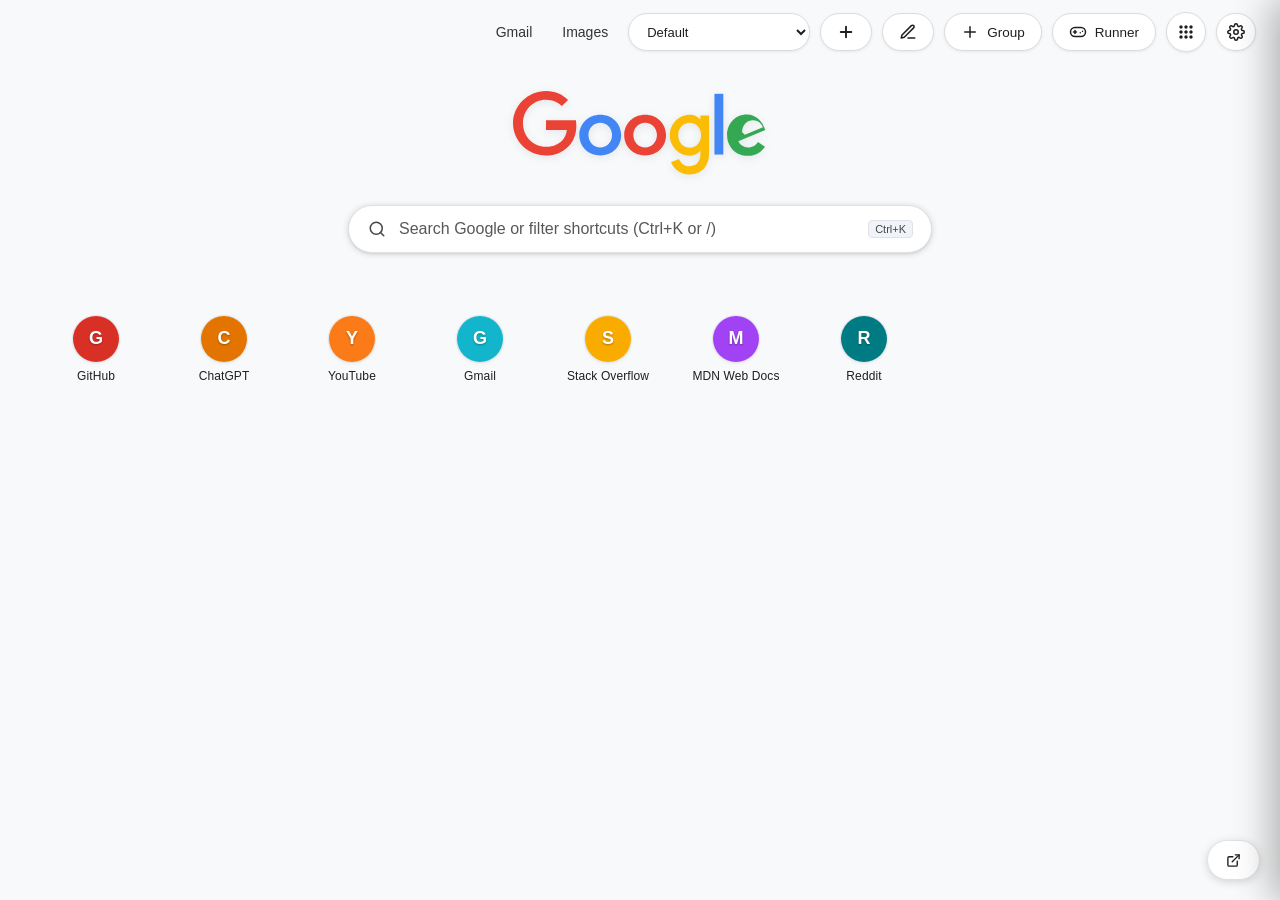
==== index.html @ 38e34962 "feat: initial release of Shortcut+ v1.0.0" ====
<!DOCTYPE html>
<html lang="en">

<head>
  <meta charset="UTF-8">
  <meta name="viewport" content="width=device-width, initial-scale=1.0">
  <meta name="referrer" content="strict-origin-when-cross-origin">
  <title>New Tab</title>
  <link rel="stylesheet" href="styles/main.css">
  <link rel="stylesheet" href="styles/ntp-google.css">
  <link rel="stylesheet" href="styles/shortcuts.css">
  <link rel="stylesheet" href="styles/groups.css">
  <link rel="stylesheet" href="styles/search.css">
  <link rel="stylesheet" href="styles/modal.css">
  <link rel="stylesheet" href="styles/theme.css">
  <link rel="stylesheet" href="styles/runner.css">
</head>

<body>

  <!-- Background Wallpaper Container -->
  <div id="bg-wallpaper-container"></div>

  <!-- Smart Guides SVG Layer -->
  <svg id="smart-guides-svg" class="smart-guides-svg"></svg>

  <!-- Top Header Navigation -->
  <header class="ntp-header">
    <a href="https://mail.google.com" class="ntp-header-link" target="_blank" rel="noopener">Gmail</a>
    <a href="https://www.google.com/imghp" class="ntp-header-link" target="_blank" rel="noopener">Images</a>

    <!-- Profile Switcher Dropdown -->
    <div class="profile-switcher-wrapper">
      <select class="profile-select-btn" id="profile-switcher-select" title="Switch Workspace Layout Profile">
        <option value="profile-default">Default Profile</option>
        <option value="profile-work">Work Mode</option>
        <option value="profile-personal">Personal Mode</option>
        <option value="profile-dev">Developer Mode</option>
      </select>
    </div>

    <button class="ntp-header-icon-btn" id="header-add-shortcut-btn" title="Add New Shortcut (N)">
      <svg width="18" height="18" viewBox="0 0 24 24" fill="none" stroke="currentColor" stroke-width="2.5"
        stroke-linecap="round" stroke-linejoin="round">
        <line x1="12" y1="5" x2="12" y2="19"></line>
        <line x1="5" y1="12" x2="19" y2="12"></line>
      </svg>
    </button>
    <button class="ntp-header-icon-btn" id="customize-btn" title="Edit Layout (E)">
      <svg width="18" height="18" viewBox="0 0 24 24" fill="none" stroke="currentColor" stroke-width="2"
        stroke-linecap="round" stroke-linejoin="round">
        <path d="M12 20h9"></path>
        <path d="M16.5 3.5a2.121 2.121 0 0 1 3 3L7 19l-4 1 1-4L16.5 3.5z"></path>
      </svg>
    </button>
    <button class="ntp-header-icon-btn" id="new-group-header-btn" title="Create Category Group (G)">
      <svg width="18" height="18" viewBox="0 0 24 24" fill="none" stroke="currentColor" stroke-width="2"
        stroke-linecap="round" stroke-linejoin="round">
        <line x1="12" y1="5" x2="12" y2="19"></line>
        <line x1="5" y1="12" x2="19" y2="12"></line>
      </svg>
      <span>Group</span>
    </button>

    <!-- Shortcut Runner Arcade Mini-Game -->
    <button class="ntp-header-icon-btn" id="game-header-btn" title="Play Shortcut Runner (R)"
      aria-label="Play Shortcut Runner">
      <svg width="18" height="18" viewBox="0 0 24 24" fill="none" stroke="currentColor" stroke-width="2"
        stroke-linecap="round" stroke-linejoin="round">
        <line x1="6" y1="12" x2="10" y2="12"></line>
        <line x1="8" y1="10" x2="8" y2="14"></line>
        <line x1="15" y1="13" x2="15.01" y2="13"></line>
        <line x1="18" y1="11" x2="18.01" y2="11"></line>
        <rect x="2" y="6" width="20" height="12" rx="6"></rect>
      </svg>
      <span>Runner</span>
    </button>

    <!-- Responsive Hamburger Toggle Button -->
    <button class="ntp-header-icon-btn hamburger-menu-btn" id="hamburger-menu-btn" title="Open Navigation Menu"
      aria-label="Open navigation menu">
      <svg width="20" height="20" viewBox="0 0 24 24" fill="none" stroke="currentColor" stroke-width="2.5"
        stroke-linecap="round" stroke-linejoin="round">
        <line x1="3" y1="6" x2="21" y2="6"></line>
        <line x1="3" y1="12" x2="21" y2="12"></line>
        <line x1="3" y1="18" x2="21" y2="18"></line>
      </svg>
    </button>

    <!-- Google Apps Launcher Waffle Menu -->
    <div class="google-apps-wrapper">
      <button class="ntp-header-icon-btn google-apps-btn" id="google-apps-btn" title="Google apps"
        aria-label="Google apps" aria-expanded="false" aria-haspopup="true">
        <svg width="20" height="20" viewBox="0 0 24 24" fill="currentColor">
          <path
            d="M6 10c-1.1 0-2 .9-2 2s.9 2 2 2 2-.9 2-2-.9-2-2-2zm12 0c-1.1 0-2 .9-2 2s.9 2 2 2 2-.9 2-2-.9-2-2-2zm-6 0c-1.1 0-2 .9-2 2s.9 2 2 2 2-.9 2-2-.9-2-2-2zM6 4c-1.1 0-2 .9-2 2s.9 2 2 2 2-.9 2-2-.9-2-2-2zm12 0c-1.1 0-2 .9-2 2s.9 2 2 2 2-.9 2-2-.9-2-2-2zm-6 0c-1.1 0-2 .9-2 2s.9 2 2 2 2-.9 2-2-.9-2-2-2zm0 12c-1.1 0-2 .9-2 2s.9 2 2 2 2-.9 2-2-.9-2-2-2zm-6 0c-1.1 0-2 .9-2 2s.9 2 2 2 2-.9 2-2-.9-2-2-2zm12 0c-1.1 0-2 .9-2 2s.9 2 2 2 2-.9 2-2-.9-2-2-2z" />
        </svg>
      </button>

      <div class="google-apps-dropdown hidden" id="google-apps-dropdown" role="menu">
        <div class="g-apps-scroll-container">

          <!-- Favorites Section -->
          <div class="g-apps-section">
            <div class="g-apps-section-title">Your favorites</div>
            <div class="g-apps-grid">
              <a href="https://myaccount.google.com" class="g-app-tile" target="_blank" rel="noopener" role="menuitem">
                <div class="g-app-icon-wrap">
                  <svg width="38" height="38" viewBox="0 0 40 40" fill="none">
                    <circle cx="20" cy="20" r="18" fill="#1A73E8" />
                    <path
                      d="M20 11C16.69 11 14 13.69 14 17C14 20.31 16.69 23 20 23C23.31 23 26 20.31 26 17C26 13.69 23.31 11 20 11ZM20 25C15.33 25 10 27.34 10 30V32H30V30C30 27.34 24.67 25 20 25Z"
                      fill="white" />
                  </svg>
                </div>
                <span class="g-app-label">Account</span>
              </a>

              <a href="https://drive.google.com" class="g-app-tile" target="_blank" rel="noopener" role="menuitem">
                <div class="g-app-icon-wrap">
                  <svg width="38" height="38" viewBox="0 0 512 512">
                    <path fill="#FFC107" d="M188.7 34.6L34.6 301.4h119.5L308.2 34.6z" />
                    <path fill="#0066DA" d="M323.3 34.6L169.2 301.4l59.8 103.6 154.1-266.8z" />
                    <path fill="#00AC47" d="M154.1 301.4L94.3 405h323.4l59.8-103.6z" />
                  </svg>
                </div>
                <span class="g-app-label">Drive</span>
              </a>

              <a href="https://mail.google.com" class="g-app-tile" target="_blank" rel="noopener" role="menuitem">
                <div class="g-app-icon-wrap">
                  <svg width="38" height="38" viewBox="0 0 48 48">
                    <path fill="#4285F4" d="M45 16.2V39c0 1.7-1.3 3-3 3H35.3V23.7L45 16.2z" />
                    <path fill="#34A853" d="M3 16.2V39c0 1.7 1.3 3 3 3h9.7V23.7L3 16.2z" />
                    <path fill="#EA4335" d="M35.3 12L24 20.4 12.7 12H3v4.2l21 15.8 21-15.8V12z" />
                    <path fill="#FBBC04" d="M45 12h-9.7v11.7L45 16.2z" />
                    <path fill="#C5221F" d="M3 12h9.7v11.7L3 16.2z" />
                  </svg>
                </div>
                <span class="g-app-label">Gmail</span>
              </a>

              <a href="https://www.youtube.com" class="g-app-tile" target="_blank" rel="noopener" role="menuitem">
                <div class="g-app-icon-wrap">
                  <svg width="38" height="38" viewBox="0 0 68 48">
                    <path fill="#FF0000"
                      d="M66.52 7.74c-.78-2.93-3.07-5.23-6-6.01C55.2 0 34 0 34 0S12.8 0 7.48 1.73c-2.93.78-5.23 3.08-6 6.01C0 13.06 0 24 0 24s0 10.94 1.48 16.26c.78 2.93 3.07 5.23 6 6.01C12.8 48 34 48 34 48s21.2 0 26.52-1.73c2.93-.78 5.23-3.08 6-6.01C68 34.94 68 24 68 24s0-10.94-1.48-16.26z" />
                    <path fill="#FFFFFF" d="M27 34l18-10-18-10v20z" />
                  </svg>
                </div>
                <span class="g-app-label">YouTube</span>
              </a>

              <a href="https://gemini.google.com" class="g-app-tile" target="_blank" rel="noopener" role="menuitem">
                <div class="g-app-icon-wrap">
                  <svg width="38" height="38" viewBox="0 0 24 24">
                    <defs>
                      <linearGradient id="geminiGrad" x1="0%" y1="0%" x2="100%" y2="100%">
                        <stop offset="0%" stop-color="#1A73E8" />
                        <stop offset="50%" stop-color="#9334E8" />
                        <stop offset="100%" stop-color="#F28B82" />
                      </linearGradient>
                    </defs>
                    <path fill="url(#geminiGrad)"
                      d="M12 2C12 7.52 16.48 12 22 12C16.48 12 12 16.48 12 22C12 16.48 7.52 12 2 12C7.52 12 12 7.52 12 2Z" />
                  </svg>
                </div>
                <span class="g-app-label">Gemini</span>
              </a>

              <a href="https://maps.google.com" class="g-app-tile" target="_blank" rel="noopener" role="menuitem">
                <div class="g-app-icon-wrap">
                  <svg width="38" height="38" viewBox="0 0 48 48">
                    <path fill="#EA4335"
                      d="M24 4C14.06 4 6 12.06 6 22c0 13.5 18 22 18 22s18-8.5 18-22c0-9.94-8.06-18-18-18z" />
                    <circle cx="24" cy="20" r="7" fill="#FFFFFF" />
                    <circle cx="24" cy="20" r="4" fill="#4285F4" />
                  </svg>
                </div>
                <span class="g-app-label">Maps</span>
              </a>

              <a href="https://www.google.com" class="g-app-tile" target="_blank" rel="noopener" role="menuitem">
                <div class="g-app-icon-wrap">
                  <svg width="38" height="38" viewBox="0 0 48 48">
                    <path fill="#EA4335"
                      d="M24 9.5c3.54 0 6.71 1.22 9.21 3.6l6.85-6.85C35.9 2.38 30.47 0 24 0 14.66 0 6.58 5.38 2.56 13.22l7.98 6.19C12.43 13.7 17.74 9.5 24 9.5z" />
                    <path fill="#4285F4"
                      d="M46.98 24.55c0-1.57-.15-3.09-.38-4.55H24v9.02h12.94c-.58 2.96-2.26 5.48-4.78 7.18l7.73 6c4.51-4.18 7.09-10.36 7.09-17.65z" />
                    <path fill="#FBBC05"
                      d="M10.53 28.59c-.48-1.45-.76-2.99-.76-4.59s.28-3.14.76-4.59l-7.98-6.19C.92 16.46 0 20.12 0 24s.92 7.54 2.56 10.78l7.97-6.19z" />
                    <path fill="#34A853"
                      d="M24 48c6.48 0 11.93-2.13 15.89-5.81l-7.73-6c-2.15 1.45-4.92 2.3-8.16 2.3-6.26 0-11.57-4.22-13.47-9.91l-7.98 6.19C6.58 42.62 14.66 48 24 48z" />
                  </svg>
                </div>
                <span class="g-app-label">Search</span>
              </a>

              <a href="https://calendar.google.com" class="g-app-tile" target="_blank" rel="noopener" role="menuitem">
                <div class="g-app-icon-wrap">
                  <svg width="38" height="38" viewBox="0 0 48 48">
                    <rect x="6" y="6" width="36" height="36" rx="8" fill="#4285F4" />
                    <path fill="#FFFFFF" d="M12 18h24v20H12z" />
                    <text x="24" y="34" font-size="16" font-weight="bold" fill="#4285F4" text-anchor="middle">31</text>
                  </svg>
                </div>
                <span class="g-app-label">Calendar</span>
              </a>

              <a href="https://news.google.com" class="g-app-tile" target="_blank" rel="noopener" role="menuitem">
                <div class="g-app-icon-wrap">
                  <svg width="38" height="38" viewBox="0 0 48 48">
                    <rect x="6" y="8" width="36" height="32" rx="4" fill="#1A73E8" />
                    <path d="M14 16h20v4H14zm0 8h12v4H14zm0 8h16v4H14z" fill="#FFFFFF" />
                    <rect x="28" y="24" width="6" height="6" fill="#EA4335" />
                  </svg>
                </div>
                <span class="g-app-label">News</span>
              </a>
            </div>
          </div>

          <div class="g-apps-divider"></div>

          <!-- Productivity & Suite Section -->
          <div class="g-apps-section">
            <div class="g-apps-section-title">Google Suite & Workspace</div>
            <div class="g-apps-grid">
              <a href="https://docs.google.com" class="g-app-tile" target="_blank" rel="noopener" role="menuitem">
                <div class="g-app-icon-wrap">
                  <svg width="38" height="38" viewBox="0 0 48 48">
                    <path fill="#4285F4" d="M30 4H10c-2.2 0-4 1.8-4 4v32c0 2.2 1.8 4 4 4h28c2.2 0 4-1.8 4-4V16L30 4z" />
                    <path fill="#A0C2F9" d="M30 4v12h12L30 4z" />
                    <path fill="#FFFFFF" d="M14 22h20v3H14zm0 6h20v3H14zm0 6h14v3H14z" />
                  </svg>
                </div>
                <span class="g-app-label">Docs</span>
              </a>

              <a href="https://sheets.google.com" class="g-app-tile" target="_blank" rel="noopener" role="menuitem">
                <div class="g-app-icon-wrap">
                  <svg width="38" height="38" viewBox="0 0 48 48">
                    <path fill="#0F9D58" d="M30 4H10c-2.2 0-4 1.8-4 4v32c0 2.2 1.8 4 4 4h28c2.2 0 4-1.8 4-4V16L30 4z" />
                    <path fill="#87CEAC" d="M30 4v12h12L30 4z" />
                    <path fill="#FFFFFF"
                      d="M14 20h20v18H14V20zm4 4v3h4v-3h-4zm6 0v3h6v-3h-6zm-6 5v3h4v-3h-4zm6 0v3h6v-3h-6zm-6 5v3h4v-3h-4zm6 0v3h6v-3h-6z" />
                  </svg>
                </div>
                <span class="g-app-label">Sheets</span>
              </a>

              <a href="https://slides.google.com" class="g-app-tile" target="_blank" rel="noopener" role="menuitem">
                <div class="g-app-icon-wrap">
                  <svg width="38" height="38" viewBox="0 0 48 48">
                    <path fill="#F4B400" d="M30 4H10c-2.2 0-4 1.8-4 4v32c0 2.2 1.8 4 4 4h28c2.2 0 4-1.8 4-4V16L30 4z" />
                    <path fill="#FDE293" d="M30 4v12h12L30 4z" />
                    <rect x="14" y="22" width="20" height="14" rx="2" fill="#FFFFFF" />
                    <rect x="17" y="25" width="14" height="8" rx="1" fill="#F4B400" />
                  </svg>
                </div>
                <span class="g-app-label">Slides</span>
              </a>

              <a href="https://docs.google.com/forms" class="g-app-tile" target="_blank" rel="noopener" role="menuitem">
                <div class="g-app-icon-wrap">
                  <svg width="38" height="38" viewBox="0 0 48 48">
                    <path fill="#7248B9" d="M30 4H10c-2.2 0-4 1.8-4 4v32c0 2.2 1.8 4 4 4h28c2.2 0 4-1.8 4-4V16L30 4z" />
                    <path fill="#C2ACE1" d="M30 4v12h12L30 4z" />
                    <path fill="#FFFFFF" d="M14 22h4v4h-4zm6 0h14v4H20zm-6 7h4v4h-4zm6 0h14v4H20z" />
                  </svg>
                </div>
                <span class="g-app-label">Forms</span>
              </a>

              <a href="https://photos.google.com" class="g-app-tile" target="_blank" rel="noopener" role="menuitem">
                <div class="g-app-icon-wrap">
                  <svg width="38" height="38" viewBox="0 0 48 48">
                    <path fill="#EA4335" d="M24 12a12 12 0 0 1 12 12h-12V12z" />
                    <path fill="#4285F4" d="M36 24a12 12 0 0 1-12 12V24h12z" />
                    <path fill="#34A853" d="M24 36a12 12 0 0 1-12-12h12v12z" />
                    <path fill="#FBBC05" d="M12 24a12 12 0 0 1 12-12v12H12z" />
                  </svg>
                </div>
                <span class="g-app-label">Photos</span>
              </a>

              <a href="https://meet.google.com" class="g-app-tile" target="_blank" rel="noopener" role="menuitem">
                <div class="g-app-icon-wrap">
                  <svg width="38" height="38" viewBox="0 0 48 48">
                    <rect x="6" y="10" width="24" height="28" rx="4" fill="#00832D" />
                    <path fill="#0066DA" d="M30 18l12-8v28l-12-8V18z" />
                    <circle cx="18" cy="24" r="5" fill="#FFBA00" />
                  </svg>
                </div>
                <span class="g-app-label">Meet</span>
              </a>

              <a href="https://translate.google.com" class="g-app-tile" target="_blank" rel="noopener" role="menuitem">
                <div class="g-app-icon-wrap">
                  <svg width="38" height="38" viewBox="0 0 48 48">
                    <path fill="#4285F4" d="M26 6H8c-2.2 0-4 1.8-4 4v22c0 2.2 1.8 4 4 4h18V6z" />
                    <path fill="#1557D0"
                      d="M15 14h-3v3h-3v3h6c-.4 1.5-1.3 2.9-2.5 4-1-1-1.7-2.1-2.1-3.3h-2.2c.5 1.8 1.5 3.5 3 4.8L8.6 30 10.7 32l3.7-3.7 3.7 3.7 2.1-2-3.6-3.7c1.7-1.5 2.9-3.4 3.4-5.6V14z" />
                    <path fill="#34A853"
                      d="M40 16H22c-2.2 0-4 1.8-4 4v22c0 2.2 1.8 4 4 4h18c2.2 0 4-1.8 4-4V20c0-2.2-1.8-4-4-4z" />
                    <path fill="#FFFFFF"
                      d="M31 23h-2.5l-5.5 14h2.7l1.3-3.5h5.9l1.3 3.5h2.8L31 23zm-3.1 8l2.1-5.8 2.1 5.8h-4.2z" />
                  </svg>
                </div>
                <span class="g-app-label">Translate</span>
              </a>

              <a href="https://keep.google.com" class="g-app-tile" target="_blank" rel="noopener" role="menuitem">
                <div class="g-app-icon-wrap">
                  <svg width="38" height="38" viewBox="0 0 48 48">
                    <rect x="8" y="6" width="32" height="36" rx="6" fill="#FFBB00" />
                    <path fill="#FFFFFF"
                      d="M24 12c-4.4 0-8 3.6-8 8 0 2.6 1.3 4.9 3.2 6.3.8.6 1.8 1.7 1.8 2.7v1h6v-1c0-1 1-2.1 1.8-2.7C30.7 24.9 32 22.6 32 20c0-4.4-3.6-8-8-8zm-2 20h4v2h-4v-2z" />
                  </svg>
                </div>
                <span class="g-app-label">Keep</span>
              </a>

              <a href="https://contacts.google.com" class="g-app-tile" target="_blank" rel="noopener" role="menuitem">
                <div class="g-app-icon-wrap">
                  <svg width="38" height="38" viewBox="0 0 48 48">
                    <rect x="6" y="8" width="36" height="32" rx="4" fill="#1A73E8" />
                    <circle cx="24" cy="20" r="6" fill="#FFFFFF" />
                    <path d="M14 34c0-4.4 4.5-8 10-8s10 3.6 10 8z" fill="#FFFFFF" />
                  </svg>
                </div>
                <span class="g-app-label">Contacts</span>
              </a>

              <a href="https://chat.google.com" class="g-app-tile" target="_blank" rel="noopener" role="menuitem">
                <div class="g-app-icon-wrap">
                  <svg width="38" height="38" viewBox="0 0 48 48">
                    <path fill="#00832D" d="M10 8h28c2.2 0 4 1.8 4 4v20c0 2.2-1.8 4-4 4H16L8 42V12c0-2.2 1.8-4 4-4z" />
                    <path fill="#FFFFFF" d="M16 18h16v3H16zm0 6h12v3H16z" />
                  </svg>
                </div>
                <span class="g-app-label">Chat</span>
              </a>

              <a href="https://tasks.google.com" class="g-app-tile" target="_blank" rel="noopener" role="menuitem">
                <div class="g-app-icon-wrap">
                  <svg width="38" height="38" viewBox="0 0 48 48">
                    <circle cx="24" cy="24" r="18" fill="#1A73E8" />
                    <path d="M18 24l4 4 8-8" stroke="#FFFFFF" stroke-width="4" stroke-linecap="round"
                      stroke-linejoin="round" fill="none" />
                  </svg>
                </div>
                <span class="g-app-label">Tasks</span>
              </a>

              <a href="https://earth.google.com" class="g-app-tile" target="_blank" rel="noopener" role="menuitem">
                <div class="g-app-icon-wrap">
                  <svg width="38" height="38" viewBox="0 0 48 48">
                    <circle cx="24" cy="24" r="18" fill="#185ABC" />
                    <path fill="#8AB4F8" d="M12 24c0-6.6 5.4-12 12-12 3 0 5.7 1.1 7.8 3L24 24h-12z" />
                    <path fill="#FFFFFF" opacity="0.3"
                      d="M6 24c0 9.9 8.1 18 18 18s18-8.1 18-18S33.9 6 24 6 6 14.1 6 24zm4 0c0-7.7 6.3-14 14-14s14 6.3 14 14-6.3 14-14 14S10 31.7 10 24z" />
                  </svg>
                </div>
                <span class="g-app-label">Earth</span>
              </a>

              <a href="https://www.google.com/finance" class="g-app-tile" target="_blank" rel="noopener"
                role="menuitem">
                <div class="g-app-icon-wrap">
                  <svg width="38" height="38" viewBox="0 0 48 48">
                    <rect x="6" y="8" width="36" height="32" rx="6" fill="#0F9D58" />
                    <path d="M14 30l6-8 6 4 8-10" stroke="#FFFFFF" stroke-width="3" stroke-linecap="round"
                      stroke-linejoin="round" fill="none" />
                    <polyline points="28 16 34 16 34 22" stroke="#FFFFFF" stroke-width="3" stroke-linecap="round"
                      stroke-linejoin="round" fill="none" />
                  </svg>
                </div>
                <span class="g-app-label">Finance</span>
              </a>
            </div>
          </div>

          <div class="g-apps-divider"></div>

          <!-- Business, AI & Developer Section -->
          <div class="g-apps-section">
            <div class="g-apps-section-title">Business, AI & Dev Tools</div>
            <div class="g-apps-grid">
              <a href="https://notebooklm.google.com" class="g-app-tile" target="_blank" rel="noopener" role="menuitem">
                <div class="g-app-icon-wrap">
                  <svg width="38" height="38" viewBox="0 0 48 48">
                    <rect x="8" y="6" width="32" height="36" rx="6" fill="#7C4DFF" />
                    <path d="M16 16h16v3H16zm0 6h16v3H16zm0 6h10v3H16z" fill="#FFFFFF" />
                    <circle cx="34" cy="32" r="5" fill="#00E5FF" />
                  </svg>
                </div>
                <span class="g-app-label">NotebookLM</span>
              </a>

              <a href="https://ads.google.com" class="g-app-tile" target="_blank" rel="noopener" role="menuitem">
                <div class="g-app-icon-wrap">
                  <svg width="38" height="38" viewBox="0 0 48 48">
                    <path fill="#4285F4"
                      d="M14.6 37.4l11.7-27.4c1.2-2.8 4.6-3.8 7.3-2.3 2.7 1.5 3.5 5 2.2 7.7L24.1 32.8c-1.2 2.8-4.6 3.8-7.3 2.3-2.7-1.5-3.5-5-2.2-7.7z" />
                    <path fill="#34A853"
                      d="M10.8 28.5L22.5 1.1c1.2-2.8 4.6-3.8 7.3-2.3 2.7 1.5 3.5 5 2.2 7.7L20.3 33.9c-1.2 2.8-4.6 3.8-7.3 2.3-2.7-1.5-3.5-5-2.2-7.7z"
                      opacity="0.8" />
                    <circle cx="12" cy="36" r="6" fill="#FBBC04" />
                  </svg>
                </div>
                <span class="g-app-label">Google Ads</span>
              </a>

              <a href="https://analytics.google.com" class="g-app-tile" target="_blank" rel="noopener" role="menuitem">
                <div class="g-app-icon-wrap">
                  <svg width="38" height="38" viewBox="0 0 48 48">
                    <rect x="6" y="24" width="8" height="16" rx="4" fill="#F9AB00" />
                    <rect x="20" y="14" width="8" height="26" rx="4" fill="#F9AB00" />
                    <rect x="34" y="8" width="8" height="32" rx="4" fill="#EA4335" />
                  </svg>
                </div>
                <span class="g-app-label">Analytics</span>
              </a>

              <a href="https://cloud.google.com" class="g-app-tile" target="_blank" rel="noopener" role="menuitem">
                <div class="g-app-icon-wrap">
                  <svg width="38" height="38" viewBox="0 0 48 48">
                    <path fill="#4285F4"
                      d="M38 28c0-5.5-4.5-10-10-10-1.2 0-2.4.2-3.5.6C23 14.1 18.8 11 14 11c-6.1 0-11 4.9-11 11 0 .7.1 1.4.2 2C1.3 25.2 0 27.4 0 30c0 4.4 3.6 8 8 8h29c4.4 0 8-3.6 8-8 0-3.9-2.8-7.2-6.6-7.9-.1-.7-.4-1.4-.4-2.1z" />
                  </svg>
                </div>
                <span class="g-app-label">Cloud</span>
              </a>

              <a href="https://sites.google.com" class="g-app-tile" target="_blank" rel="noopener" role="menuitem">
                <div class="g-app-icon-wrap">
                  <svg width="38" height="38" viewBox="0 0 48 48">
                    <rect x="6" y="8" width="36" height="32" rx="4" fill="#1A73E8" />
                    <path d="M6 16h36v4H6z" fill="#FFFFFF" opacity="0.4" />
                    <rect x="12" y="24" width="10" height="10" fill="#FFFFFF" />
                    <rect x="26" y="24" width="10" height="4" fill="#FFFFFF" />
                  </svg>
                </div>
                <span class="g-app-label">Sites</span>
              </a>
            </div>
          </div>

          <div class="g-apps-divider"></div>

          <!-- Utilities & Security Section -->
          <div class="g-apps-section">
            <div class="g-apps-section-title">Utilities & Services</div>
            <div class="g-apps-grid">
              <a href="https://passwords.google.com" class="g-app-tile" target="_blank" rel="noopener" role="menuitem">
                <div class="g-app-icon-wrap">
                  <svg width="38" height="38" viewBox="0 0 48 48">
                    <path fill="#1A73E8" d="M24 4L8 10v12c0 10.6 6.8 20.5 16 23 9.2-2.5 16-12.4 16-23V10L24 4z" />
                    <circle cx="24" cy="20" r="4" fill="#FFFFFF" />
                    <path fill="#FFFFFF" d="M22 23h4v10h-4z" />
                  </svg>
                </div>
                <span class="g-app-label">Passwords</span>
              </a>

              <a href="https://one.google.com" class="g-app-tile" target="_blank" rel="noopener" role="menuitem">
                <div class="g-app-icon-wrap">
                  <svg width="38" height="38" viewBox="0 0 48 48">
                    <path fill="#4285F4"
                      d="M24 4a20 20 0 1 0 20 20A20 20 0 0 0 24 4zm0 32a12 12 0 1 1 12-12 12 12 0 0 1-12 12z" />
                    <path fill="#EA4335" d="M24 10a14 14 0 0 0-14 14h4a10 10 0 0 1 10-10z" />
                    <path fill="#FBBC04" d="M38 24a14 14 0 0 0-14-14v4a10 10 0 0 1 10 10z" />
                    <path fill="#34A853" d="M24 38a14 14 0 0 0 14-14h-4a10 10 0 0 1-10 10z" />
                  </svg>
                </div>
                <span class="g-app-label">Google One</span>
              </a>

              <a href="https://store.google.com" class="g-app-tile" target="_blank" rel="noopener" role="menuitem">
                <div class="g-app-icon-wrap">
                  <svg width="38" height="38" viewBox="0 0 48 48">
                    <rect x="10" y="14" width="28" height="26" rx="4" fill="#4285F4" />
                    <path d="M16 14a8 8 0 0 1 16 0" stroke="#4285F4" stroke-width="4" fill="none" />
                    <circle cx="24" cy="26" r="4" fill="#FFFFFF" />
                  </svg>
                </div>
                <span class="g-app-label">Store</span>
              </a>

              <a href="https://play.google.com" class="g-app-tile" target="_blank" rel="noopener" role="menuitem">
                <div class="g-app-icon-wrap">
                  <svg width="38" height="38" viewBox="0 0 48 48">
                    <path fill="#4285F4" d="M7 6v36l18-18L7 6z" />
                    <path fill="#34A853" d="M25 24l7.5 7.5L40 27c1.3-.7 1.3-2.3 0-3l-7.5-4.5L25 24z" />
                    <path fill="#EA4335" d="M7 42l18-18 7.5 7.5-17 9.8c-1.3.8-3.2-.2-3.2-1.7V42z" />
                    <path fill="#FBBC04" d="M7 6v2.3c0 1.5 1.9 2.5 3.2 1.7L25 24l7.5-4.5L10 6.5C8.7 5.8 7 6.8 7 6z" />
                  </svg>
                </div>
                <span class="g-app-label">Play</span>
              </a>

              <a href="https://wallet.google.com" class="g-app-tile" target="_blank" rel="noopener" role="menuitem">
                <div class="g-app-icon-wrap">
                  <svg width="38" height="38" viewBox="0 0 48 48">
                    <rect x="6" y="12" width="36" height="24" rx="4" fill="#4285F4" />
                    <path fill="#34A853" d="M6 20h36v16H6z" />
                    <circle cx="34" cy="28" r="4" fill="#FBBC04" />
                  </svg>
                </div>
                <span class="g-app-label">Wallet</span>
              </a>

              <a href="https://classroom.google.com" class="g-app-tile" target="_blank" rel="noopener" role="menuitem">
                <div class="g-app-icon-wrap">
                  <svg width="38" height="38" viewBox="0 0 48 48">
                    <rect x="6" y="8" width="36" height="32" rx="4" fill="#0F9D58" />
                    <rect x="9" y="11" width="30" height="26" fill="#F4B400" />
                    <circle cx="24" cy="20" r="4" fill="#FFFFFF" />
                    <path d="M16 32c0-3 3.6-5 8-5s8 2 8 5z" fill="#FFFFFF" />
                  </svg>
                </div>
                <span class="g-app-label">Classroom</span>
              </a>

              <a href="https://www.google.com/travel" class="g-app-tile" target="_blank" rel="noopener" role="menuitem">
                <div class="g-app-icon-wrap">
                  <svg width="38" height="38" viewBox="0 0 48 48">
                    <circle cx="24" cy="24" r="18" fill="#1A73E8" />
                    <path
                      d="M14 26l7-2 5 7 2-1-3-8 8-2c1-.3 1.5-1.3 1.2-2.3-.3-1-1.3-1.5-2.3-1.2l-8 2-6-5-2 1 2 7-7 2-2-3-2 1 3 5z"
                      fill="#FFFFFF" />
                  </svg>
                </div>
                <span class="g-app-label">Travel</span>
              </a>

              <a href="https://scholar.google.com" class="g-app-tile" target="_blank" rel="noopener" role="menuitem">
                <div class="g-app-icon-wrap">
                  <svg width="38" height="38" viewBox="0 0 48 48">
                    <path fill="#4285F4" d="M24 8L4 18l20 10 20-10L24 8z" />
                    <path fill="#1557D0" d="M12 24v10c0 4 5.4 7 12 7s12-3 12-7V24L24 30 12 24z" />
                  </svg>
                </div>
                <span class="g-app-label">Scholar</span>
              </a>

              <a href="https://artsandculture.google.com" class="g-app-tile" target="_blank" rel="noopener"
                role="menuitem">
                <div class="g-app-icon-wrap">
                  <svg width="38" height="38" viewBox="0 0 48 48">
                    <rect x="6" y="10" width="36" height="28" rx="4" fill="#EA4335" />
                    <path fill="#FFFFFF" d="M12 30V18h4v12zm8 0V18h4v12zm8 0V18h4v12zm8 0V18h4v12zM10 14h28v3H10z" />
                  </svg>
                </div>
                <span class="g-app-label">Arts & Culture</span>
              </a>
            </div>
          </div>

          <!-- More from Google Footer Button -->
          <div class="g-apps-footer">
            <a href="https://about.google/products/" class="g-apps-more-btn" target="_blank" rel="noopener"
              role="menuitem">
              More from Google
            </a>
          </div>

        </div>
      </div>
    </div>


    <button class="ntp-header-icon-btn" id="settings-btn" title="Settings & Backup" style="padding: 0 10px;">
      <svg width="18" height="18" viewBox="0 0 24 24" fill="none" stroke="currentColor" stroke-width="2"
        stroke-linecap="round" stroke-linejoin="round">
        <circle cx="12" cy="12" r="3"></circle>
        <path
          d="M19.4 15a1.65 1.65 0 0 0 .33 1.82l.06.06a2 2 0 0 1 0 2.83 2 2 0 0 1-2.83 0l-.06-.06a1.65 1.65 0 0 0-1.82-.33 1.65 1.65 0 0 0-1 1.51V21a2 2 0 0 1-2 2 2 2 0 0 1-2-2v-.09A1.65 1.65 0 0 0 9 19.4a1.65 1.65 0 0 0-1.82.33l-.06.06a2 2 0 0 1-2.83 0 2 2 0 0 1 0-2.83l.06-.06a1.65 1.65 0 0 0 .33-1.82 1.65 1.65 0 0 0-1.51-1H3a2 2 0 0 1-2-2 2 2 0 0 1 2-2h.09A1.65 1.65 0 0 0 4.6 9a1.65 1.65 0 0 0-.33-1.82l-.06-.06a2 2 0 0 1 0-2.83 2 2 0 0 1 2.83 0l.06.06a1.65 1.65 0 0 0 1.82.33H9a1.65 1.65 0 0 0 1-1.51V3a2 2 0 0 1 2-2 2 2 0 0 1 2 2v.09a1.65 1.65 0 0 0 1 1.51 1.65 1.65 0 0 0 1.82-.33l.06-.06a2 2 0 0 1 2.83 0 2 2 0 0 1 0 2.83l-.06.06a1.65 1.65 0 0 0-.33 1.82V9a1.65 1.65 0 0 0 1.51 1H21a2 2 0 0 1 2 2 2 2 0 0 1-2 2h-.09a1.65 1.65 0 0 0-1.51 1z">
        </path>
      </svg>
    </button>
  </header>

  <!-- Responsive Slide-Over Sidebar Drawer & Backdrop Overlay -->
  <div class="sidebar-overlay" id="sidebar-overlay"></div>
  <aside class="sidebar-drawer" id="sidebar-drawer">
    <div class="sidebar-header">
      <div class="sidebar-title">
        <svg width="20" height="20" viewBox="0 0 24 24" fill="none" stroke="var(--btn-primary)" stroke-width="2.5"
          stroke-linecap="round" stroke-linejoin="round">
          <path d="M12 20h9"></path>
          <path d="M16.5 3.5a2.121 2.121 0 0 1 3 3L7 19l-4 1 1-4L16.5 3.5z"></path>
        </svg>
        <span>Shortcut+ Menu</span>
      </div>
      <button type="button" class="sidebar-close-btn" id="sidebar-close-btn" title="Close Sidebar">✕</button>
    </div>
    <div class="sidebar-content">
      <div class="sidebar-section">
        <div class="sidebar-section-title">Workspace Profile</div>
        <div class="sidebar-profile-wrapper">
          <select class="profile-select-btn" id="sidebar-profile-select"
            title="Switch Workspace Layout Profile"></select>
        </div>
      </div>

      <div class="sidebar-section">
        <div class="sidebar-section-title">Quick Actions</div>
        <div class="sidebar-actions-grid">
          <button class="sidebar-action-btn" id="sidebar-customize-btn" type="button">
            <svg width="18" height="18" viewBox="0 0 24 24" fill="none" stroke="currentColor" stroke-width="2"
              stroke-linecap="round" stroke-linejoin="round">
              <path d="M12 20h9"></path>
              <path d="M16.5 3.5a2.121 2.121 0 0 1 3 3L7 19l-4 1 1-4L16.5 3.5z"></path>
            </svg>
            <span>Edit Layout</span>
          </button>

          <button class="sidebar-action-btn" id="sidebar-new-group-btn" type="button">
            <svg width="18" height="18" viewBox="0 0 24 24" fill="none" stroke="currentColor" stroke-width="2"
              stroke-linecap="round" stroke-linejoin="round">
              <line x1="12" y1="5" x2="12" y2="19"></line>
              <line x1="5" y1="12" x2="19" y2="12"></line>
            </svg>
            <span>+ Group</span>
          </button>

          <button class="sidebar-action-btn" id="sidebar-game-btn" type="button"
            style="border-color: rgba(0, 242, 254, 0.4); background: rgba(0, 242, 254, 0.08);">
            <svg width="18" height="18" viewBox="0 0 24 24" fill="none" stroke="#00f2fe" stroke-width="2"
              stroke-linecap="round" stroke-linejoin="round">
              <line x1="6" y1="12" x2="10" y2="12"></line>
              <line x1="8" y1="10" x2="8" y2="14"></line>
              <line x1="15" y1="13" x2="15.01" y2="13"></line>
              <line x1="18" y1="11" x2="18.01" y2="11"></line>
              <rect x="2" y="6" width="20" height="12" rx="6"></rect>
            </svg>
            <span style="color: #00f2fe; font-weight: 600;">Play Runner 🎮</span>
          </button>
        </div>
      </div>

      <div class="sidebar-section">
        <div class="sidebar-section-title">Settings & Links</div>
        <div class="sidebar-actions-grid">
          <button class="sidebar-action-btn" id="sidebar-docs-btn" type="button">
            <svg width="18" height="18" viewBox="0 0 24 24" fill="none" stroke="currentColor" stroke-width="2"
              stroke-linecap="round" stroke-linejoin="round">
              <circle cx="12" cy="12" r="10"></circle>
              <path d="M9.09 9a3 3 0 0 1 5.83 1c0 2-3 3-3 3"></path>
              <line x1="12" y1="17" x2="12.01" y2="17"></line>
            </svg>
            <span>Guide & Hotkeys</span>
          </button>
          <button class="sidebar-action-btn" id="sidebar-settings-btn" type="button">
            <svg width="18" height="18" viewBox="0 0 24 24" fill="none" stroke="currentColor" stroke-width="2"
              stroke-linecap="round" stroke-linejoin="round">
              <circle cx="12" cy="12" r="3"></circle>
              <path
                d="M19.4 15a1.65 1.65 0 0 0 .33 1.82l.06.06a2 2 0 0 1 0 2.83 2 2 0 0 1-2.83 0l-.06-.06a1.65 1.65 0 0 0-1.82-.33 1.65 1.65 0 0 0-1 1.51V21a2 2 0 0 1-2 2 2 2 0 0 1-2-2v-.09A1.65 1.65 0 0 0 9 19.4a1.65 1.65 0 0 0-1.82.33l-.06.06a2 2 0 0 1-2.83 0 2 2 0 0 1 0-2.83l.06-.06a1.65 1.65 0 0 0 .33-1.82 1.65 1.65 0 0 0-1.51-1H3a2 2 0 0 1-2-2 2 2 0 0 1 2-2h.09A1.65 1.65 0 0 0 4.6 9a1.65 1.65 0 0 0-.33-1.82l-.06-.06a2 2 0 0 1 0-2.83 2 2 0 0 1 2.83 0l.06.06a1.65 1.65 0 0 0 1.82.33H9a1.65 1.65 0 0 0 1-1.51V3a2 2 0 0 1 2-2 2 2 0 0 1 2 2v.09a1.65 1.65 0 0 0 1 1.51 1.65 1.65 0 0 0 1.82-.33l.06-.06a2 2 0 0 1 2.83 0 2 2 0 0 1 0 2.83l-.06.06a1.65 1.65 0 0 0-.33 1.82V9a1.65 1.65 0 0 0 1.51 1H21a2 2 0 0 1 2 2 2 2 0 0 1-2 2h-.09a1.65 1.65 0 0 0-1.51 1z">
              </path>
            </svg>
            <span>Settings</span>
          </button>
          <a href="https://mail.google.com" class="sidebar-action-btn" target="_blank" rel="noopener">
            <span>Gmail</span>
          </a>
          <a href="https://www.google.com/imghp" class="sidebar-action-btn" target="_blank" rel="noopener">
            <span>Images</span>
          </a>
        </div>
      </div>
    </div>
  </aside>

  <!-- Main NTP Container -->
  <main class="ntp-main">

    <!-- Google Logo SVG -->
    <div class="google-logo-container" id="google-logo-section">
      <div class="section-edit-badge">
        <span class="section-edit-btn section-drag-handle" title="Drag to place logo anywhere on screen">
          <svg width="11" height="11" viewBox="0 0 24 24" fill="none" stroke="currentColor" stroke-width="2.5"
            stroke-linecap="round" stroke-linejoin="round">
            <polyline points="5 9 2 12 5 15"></polyline>
            <polyline points="9 5 12 2 15 5"></polyline>
            <polyline points="15 19 12 22 9 19"></polyline>
            <polyline points="19 9 22 12 19 15"></polyline>
            <line x1="2" y1="12" x2="22" y2="12"></line>
            <line x1="12" y1="2" x2="12" y2="22"></line>
          </svg>
          Drag Logo
        </span>
        <button type="button" class="section-edit-btn" id="logo-reset-pos-btn" title="Reset logo to default position"
          style="display: none;">Center</button>
        <button type="button" class="section-edit-btn btn-remove" id="logo-hide-btn" title="Hide Google Logo">✕
          Hide</button>
      </div>
      <svg class="google-logo" viewBox="0 0 272 92" width="272" height="92">
        <path fill="#4285F4"
          d="M115.75 47.18c0 12.77-9.99 21.88-22.34 21.88-12.47 0-22.46-9.11-22.46-21.88s9.99-21.88 22.46-21.88c12.35 0 22.34 9.11 22.34 21.88zm-9.75 0c0-7.89-5.74-13.3-12.59-13.3-6.96 0-12.7 5.41-12.7 13.3 0 7.77 5.74 13.3 12.7 13.3 6.85 0 12.59-5.53 12.59-13.3z" />
        <path fill="#EA4335"
          d="M163.75 47.18c0 12.77-9.99 21.88-22.34 21.88-12.47 0-22.46-9.11-22.46-21.88s9.99-21.88 22.46-21.88c12.35 0 22.34 9.11 22.34 21.88zm-9.75 0c0-7.89-5.74-13.3-12.59-13.3-6.96 0-12.7 5.41-12.7 13.3 0 7.77 5.74 13.3 12.7 13.3 6.85 0 12.59-5.53 12.59-13.3z" />
        <path fill="#FBBC05"
          d="M209.75 26.34v39.82c0 16.38-9.66 23.07-21.08 23.07-10.75 0-17.22-7.19-19.66-13.07l8.48-3.53c1.51 3.61 5.21 7.87 11.17 7.87 7.31 0 11.84-4.51 11.84-13v-3.29h-.35c-2.13 2.62-6.25 4.93-11.45 4.93-10.91 0-20.94-9.49-20.94-21.75 0-12.38 10.03-21.88 20.94-21.88 5.2 0 9.32 2.31 11.45 4.81h.35v-3.98h9.3zm-8.56 20.96c0-7.77-5.21-13.3-12.12-13.3-6.96 0-12.35 5.53-12.35 13.3 0 7.65 5.39 13.3 12.35 13.3 6.91 0 12.12-5.65 12.12-13.3z" />
        <path fill="#4285F4" d="M225 3v65h-9.5V3h9.5z" />
        <path fill="#34A853"
          d="M262.02 54.47l7.56 5.04c-2.44 3.61-8.32 9.88-18.56 9.88-12.59 0-21.99-9.88-21.99-22.12 0-13.13 9.49-22.12 20.89-22.12 11.51 0 17.1 9.11 18.91 14.01l1.04 2.68-28.84 11.95c2.21 4.33 5.62 6.54 10.51 6.54 4.89 0 8.16-2.42 10.48-5.86zm-13.98-7.77l19.29-8c-1.05-2.68-4.18-7.42-10.57-7.42-6.32 0-11.66 5.04-11.66 12.78z" />
        <path fill="#EA4335"
          d="M35.29 41.71V31.4h31.99c.31 1.64.48 3.58.48 5.68 0 7.02-1.93 15.73-8.24 22.02-6.13 6.36-14.48 9.94-24.23 9.94C16.03 69.04 0 53.53 0 34.52 0 15.51 16.03 0 35.29 0c10.52 0 17.98 4.14 23.63 9.5l-6.64 6.64c-4.04-3.79-9.53-6.79-16.99-6.79-13.78 0-24.6 11.13-24.6 25.17s10.82 25.17 24.6 25.17c8.96 0 14.07-3.59 17.34-6.86 2.62-2.62 4.35-6.36 5.03-11.23H35.29z" />
      </svg>
    </div>

    <!-- Search Form -->
    <div class="search-container" id="search-bar-section">
      <div class="section-edit-badge">
        <span class="section-edit-btn section-drag-handle" title="Drag to place search bar anywhere on screen">
          <svg width="11" height="11" viewBox="0 0 24 24" fill="none" stroke="currentColor" stroke-width="2.5"
            stroke-linecap="round" stroke-linejoin="round">
            <polyline points="5 9 2 12 5 15"></polyline>
            <polyline points="9 5 12 2 15 5"></polyline>
            <polyline points="15 19 12 22 9 19"></polyline>
            <polyline points="19 9 22 12 19 15"></polyline>
            <line x1="2" y1="12" x2="22" y2="12"></line>
            <line x1="12" y1="2" x2="12" y2="22"></line>
          </svg>
          Drag Search
        </span>
        <button type="button" class="section-edit-btn" id="search-reset-pos-btn"
          title="Reset search bar to default position" style="display: none;">Center</button>
        <button type="button" class="section-edit-btn btn-remove" id="search-hide-btn" title="Hide Search Bar">✕
          Hide</button>
      </div>
      <form class="search-form" id="search-form" action="https://www.google.com/search" method="GET">
        <div class="search-input-wrapper">
          <div class="search-icon">
            <svg width="18" height="18" viewBox="0 0 24 24" fill="none" stroke="currentColor" stroke-width="2"
              stroke-linecap="round" stroke-linejoin="round">
              <circle cx="11" cy="11" r="8"></circle>
              <line x1="21" y1="21" x2="16.65" y2="16.65"></line>
            </svg>
          </div>
          <input type="text" name="q" class="search-input" id="search-input"
            placeholder="Search Google or filter shortcuts (Ctrl+K or /)" autocomplete="off">
        </div>
      </form>

      <!-- Google-Style Search History Dropdown Popup -->
      <div class="search-history-dropdown" id="search-history-dropdown" style="display: none;">
        <!-- Dynamically rendered history items -->
      </div>
    </div>

    <!-- Shortcuts Container & Grid -->
    <div class="shortcuts-container" id="shortcuts-container">
      <div class="shortcuts-grid mode-grid" id="shortcuts-grid">
        <!-- Shortcut tiles dynamically rendered here -->
      </div>
    </div>

  </main>

  <!-- Edit Layout Floating Toolbar -->
  <div class="edit-toolbar" id="edit-toolbar">
    <span class="edit-toolbar-title">Layout Mode:</span>
    <div class="mode-toggle-group">
      <button type="button" class="mode-toggle-btn active" id="mode-grid-btn" title="Smart Grid Layout">Smart
        Grid</button>
      <button type="button" class="mode-toggle-btn" id="mode-free-btn" title="Free Placement Layout">Free
        Placement</button>
    </div>
    <button type="button" class="mode-toggle-btn" id="mode-select-btn" title="Multi-select & Delete Shortcuts (M)">
      <svg width="14" height="14" viewBox="0 0 24 24" fill="none" stroke="currentColor" stroke-width="2"
        stroke-linecap="round" stroke-linejoin="round" style="margin-right: 4px;">
        <polyline points="9 11 12 14 22 4"></polyline>
        <path d="M21 12v7a2 2 0 0 1-2 2H5a2 2 0 0 1-2-2V5a2 2 0 0 1 2-2h11"></path>
      </svg>
      Multi-Select
    </button>
    <button type="button" class="mode-toggle-btn" id="toolbar-open-sidebar-btn" title="Open Edit Sidebar & Inspector">
      <svg width="14" height="14" viewBox="0 0 24 24" fill="none" stroke="currentColor" stroke-width="2"
        stroke-linecap="round" stroke-linejoin="round" style="margin-right: 4px;">
        <rect x="3" y="3" width="18" height="18" rx="2" ry="2"></rect>
        <line x1="15" y1="3" x2="15" y2="21"></line>
      </svg>
      Sidebar
    </button>
    <button type="button" class="btn-done" id="edit-done-btn">Done</button>
  </div>

  <!-- Multi-Select Floating Action Bar -->
  <div class="multiselect-bar" id="multiselect-bar">
    <div class="multiselect-info">
      <span class="multiselect-count" id="multiselect-count-text">0 selected</span>
    </div>
    <div class="multiselect-actions">
      <button type="button" class="btn-sm btn-primary" id="multiselect-open-btn"
        title="Open All Selected&#10;• Click: New Tabs&#10;• Shift+Click: New Window&#10;• Alt+Click: Incognito Window"
        disabled>
        <svg width="13" height="13" viewBox="0 0 24 24" fill="none" stroke="currentColor" stroke-width="2.2"
          stroke-linecap="round" stroke-linejoin="round" style="margin-right: 4px; vertical-align: -1px;">
          <path d="M18 13v6a2 2 0 0 1-2 2H5a2 2 0 0 1-2-2V8a2 2 0 0 1 2-2h6"></path>
          <polyline points="15 3 21 3 21 9"></polyline>
          <line x1="10" y1="14" x2="21" y2="3"></line>
        </svg>
        <span>Open Selected</span>
      </button>
      <button type="button" class="btn-sm btn-secondary" id="multiselect-select-all-grid-btn">Select All</button>
      <button type="button" class="btn-sm btn-secondary" id="multiselect-clear-grid-btn">Clear</button>
      <button type="button" class="btn-sm btn-danger" id="multiselect-delete-btn" disabled>Delete Selected</button>
      <button type="button" class="btn-sm btn-secondary" id="multiselect-exit-btn">Cancel</button>
    </div>
  </div>

  <!-- Right-Side Slide-Over Panel Overlay Backdrop -->
  <div class="side-panel-overlay" id="side-panel-overlay"></div>

  <!-- Right-Side Slide-Over Panel Drawer -->
  <aside class="side-panel-drawer" id="side-panel-drawer" aria-hidden="true">
    <div class="side-panel-header">
      <div class="side-panel-title-wrap">
        <h2 class="side-panel-title" id="side-panel-title">Settings & Customization</h2>
      </div>
      <button type="button" class="side-panel-close-btn" id="side-panel-close-btn" title="Close Panel (Esc)">✕</button>
    </div>

    <div class="side-panel-body">
      <!-- 1. Add / Edit Shortcut Form View -->
      <div class="side-panel-view hidden" id="view-shortcut-form">
        <form id="shortcut-form">
          <input type="hidden" id="shortcut-id">
          <div class="input-field">
            <label class="input-label" for="shortcut-name-input">Name</label>
            <input type="text" class="text-input" id="shortcut-name-input" placeholder="e.g. GitHub" required
              autocomplete="off">
          </div>
          <div class="input-field" style="margin-top: 14px;">
            <label class="input-label" for="shortcut-url-input">URL</label>
            <input type="text" class="text-input" id="shortcut-url-input" placeholder="e.g. github.com" required
              autocomplete="off">
          </div>
          <div class="input-field" style="margin-top: 14px;">
            <label class="input-label" for="shortcut-group-select">Category / Group</label>
            <select class="text-input" id="shortcut-group-select" style="cursor: pointer;"></select>
          </div>
          <div class="modal-footer" style="margin-top: 24px;">
            <button type="button" class="btn btn-secondary" id="modal-cancel-btn">Cancel</button>
            <button type="button" class="btn btn-danger" id="modal-delete-btn" style="display: none;">Remove</button>
            <button type="submit" class="btn btn-primary" id="modal-save-btn">Done</button>
          </div>
        </form>
      </div>

      <!-- 2. Create Category Group View -->
      <div class="side-panel-view hidden" id="view-create-group">
        <form id="create-group-form">
          <div class="input-field">
            <label class="input-label" for="new-group-name-input">Category Name</label>
            <input type="text" class="text-input" id="new-group-name-input"
              placeholder="e.g. Frontend Tools, Cloud, Work" required autocomplete="off">
          </div>

          <div class="input-field" style="margin-top: 14px;">
            <div style="display: flex; justify-content: space-between; align-items: center;">
              <label class="input-label">Select Shortcuts for this Category</label>
              <div style="font-size: 12px; display: flex; gap: 12px;">
                <a href="#" id="multiselect-select-all" style="color: var(--btn-primary); text-decoration: none;">Select
                  All</a>
                <a href="#" id="multiselect-clear-all"
                  style="color: var(--text-secondary); text-decoration: none;">Clear All</a>
              </div>
            </div>

            <input type="text" class="text-input" id="multiselect-search-input" placeholder="Search shortcuts..."
              style="height: 36px; margin-top: 6px; font-size: 13px;">
            <div class="multiselect-container" id="multiselect-list" style="margin-top: 8px;"></div>
          </div>

          <div class="modal-footer" style="margin-top: 24px;">
            <button type="button" class="btn btn-secondary" id="create-group-cancel-btn">Cancel</button>
            <button type="submit" class="btn btn-primary" id="create-group-save-btn">Create Category</button>
          </div>
        </form>
      </div>

      <!-- 3. Import Shortcuts from Profile View -->
      <div class="side-panel-view hidden" id="view-import-profile">
        <form id="import-profile-form">
          <div class="input-field">
            <label class="input-label" for="import-source-profile-select">Source Workspace Profile</label>
            <select class="text-input" id="import-source-profile-select" style="cursor: pointer;"></select>
          </div>

          <div class="input-field" style="margin-top: 14px;">
            <div style="display: flex; justify-content: space-between; align-items: center;">
              <label class="input-label">Select Shortcuts to Import</label>
              <div style="font-size: 12px; display: flex; gap: 12px;">
                <a href="#" id="import-multiselect-select-all"
                  style="color: var(--btn-primary); text-decoration: none;">Select All</a>
                <a href="#" id="import-multiselect-clear-all"
                  style="color: var(--text-secondary); text-decoration: none;">Clear All</a>
              </div>
            </div>

            <input type="text" class="text-input" id="import-multiselect-search-input" placeholder="Search shortcuts..."
              style="height: 36px; margin-top: 6px; font-size: 13px;">
            <div class="multiselect-container" id="import-multiselect-list" style="margin-top: 8px;"></div>
          </div>

          <div class="modal-footer" style="margin-top: 24px;">
            <button type="button" class="btn btn-secondary" id="import-profile-cancel-btn">Cancel</button>
            <button type="submit" class="btn btn-primary" id="import-profile-save-btn">Import Selected</button>
          </div>
        </form>
      </div>

      <!-- 4. Edit Layout Inspector View -->
      <div class="side-panel-view hidden" id="view-edit-inspector">
        <div class="settings-section">
          <div class="settings-label" style="font-size: 15px; margin-bottom: 2px;">Layout Mode & Placement Presets</div>
          <div class="settings-sublabel" style="margin-bottom: 12px;">Switch between Smart Grid and Free Placement or
            choose a 1-click layout preset</div>

          <div style="display: grid; grid-template-columns: 1fr 1fr; gap: 8px;">
            <button type="button" class="btn btn-secondary" id="inspector-mode-grid" style="font-size: 13px;">
              Smart Grid
            </button>
            <button type="button" class="btn btn-secondary active" id="inspector-mode-free" style="font-size: 13px;">
              Free Placement
            </button>
          </div>

          <div class="input-field" style="margin-top: 10px;">
            <label class="input-label" for="inspector-preset-select">1-Click Layout Preset</label>
            <div style="display: flex; gap: 8px; margin-top: 4px;">
              <select class="text-input" id="inspector-preset-select" style="flex: 1; cursor: pointer;">
                <option value="sidebar-split">⭐ Sidebar Split (Logo Left, Shortcuts Right)</option>
                <option value="classic-center">Classic Center Matrix</option>
                <option value="bottom-dock">macOS-Style Bottom Dock</option>
                <option value="command-dashboard">Command Dashboard (Shortcuts Left)</option>
                <option value="dual-column">Dual Column Split (Left & Right)</option>
              </select>
              <button type="button" class="btn btn-primary" id="inspector-apply-preset-btn"
                style="white-space: nowrap;">Apply Preset</button>
            </div>
          </div>
        </div>

        <div class="settings-section">
          <div class="settings-row" style="justify-content: space-between;">
            <div>
              <div class="settings-label">Precision Dimension Inspector</div>
              <div class="settings-sublabel">Pixel precision resizing for single or multi-selected tiles</div>
            </div>
            <span id="inspector-selection-badge"
              style="font-size: 11px; padding: 3px 8px; border-radius: 10px; background: rgba(11,87,208,0.12); color: var(--btn-primary); font-weight: 600;">0
              selected</span>
          </div>

          <div style="display: grid; grid-template-columns: 1fr 1fr; gap: 12px; margin-top: 6px;">
            <div class="input-field">
              <div style="display: flex; justify-content: space-between; align-items: center;">
                <label class="input-label" for="inspector-width-input">Width (px)</label>
                <div style="display: flex; gap: 3px;">
                  <button type="button" class="btn btn-secondary" id="step-down-w"
                    style="height: 20px; padding: 0 5px; font-size: 11px;" title="Decrease width by 8px">-8</button>
                  <button type="button" class="btn btn-secondary" id="step-up-w"
                    style="height: 20px; padding: 0 5px; font-size: 11px;" title="Increase width by 8px">+8</button>
                </div>
              </div>
              <input type="number" class="text-input" id="inspector-width-input" placeholder="112" min="24" max="450"
                step="4">
            </div>
            <div class="input-field">
              <div style="display: flex; justify-content: space-between; align-items: center;">
                <label class="input-label" for="inspector-height-input">Height (px)</label>
                <div style="display: flex; gap: 3px;">
                  <button type="button" class="btn btn-secondary" id="step-down-h"
                    style="height: 20px; padding: 0 5px; font-size: 11px;" title="Decrease height by 8px">-8</button>
                  <button type="button" class="btn btn-secondary" id="step-up-h"
                    style="height: 20px; padding: 0 5px; font-size: 11px;" title="Increase height by 8px">+8</button>
                </div>
              </div>
              <input type="number" class="text-input" id="inspector-height-input" placeholder="112" min="24" max="450"
                step="4">
            </div>
          </div>

          <div style="display: flex; gap: 6px; flex-wrap: wrap; margin-top: 6px;">
            <button type="button" class="btn btn-secondary" style="height: 28px; padding: 0 8px; font-size: 11.5px;"
              id="size-preset-tiny">Tiny (40px)</button>
            <button type="button" class="btn btn-secondary" style="height: 28px; padding: 0 8px; font-size: 11.5px;"
              id="size-preset-small">Compact (60px)</button>
            <button type="button" class="btn btn-secondary" style="height: 28px; padding: 0 8px; font-size: 11.5px;"
              id="size-preset-medium">Standard (112px)</button>
            <button type="button" class="btn btn-secondary" style="height: 28px; padding: 0 8px; font-size: 11.5px;"
              id="size-preset-large">Large (140px)</button>
            <button type="button" class="btn btn-secondary" style="height: 28px; padding: 0 8px; font-size: 11.5px;"
              id="size-preset-pill">Pill (160x44)</button>
          </div>
        </div>

        <div class="settings-section">
          <div class="settings-label" style="font-size: 15px; margin-bottom: 2px;">Multi-Select Batch Actions</div>
          <div class="settings-sublabel" style="margin-bottom: 10px;">Select multiple shortcuts to arrange, open, or
            manage
            simultaneously</div>

          <button type="button" class="btn btn-primary" id="inspector-open-sel-btn"
            title="Open All Selected&#10;• Click: New Tabs&#10;• Shift+Click: New Window&#10;• Alt+Click: Incognito Window"
            style="width: 100%; margin-bottom: 8px; display: flex; align-items: center; justify-content: center; gap: 6px;"
            disabled>
            <svg width="14" height="14" viewBox="0 0 24 24" fill="none" stroke="currentColor" stroke-width="2.2"
              stroke-linecap="round" stroke-linejoin="round">
              <path d="M18 13v6a2 2 0 0 1-2 2H5a2 2 0 0 1-2-2V8a2 2 0 0 1 2-2h6"></path>
              <polyline points="15 3 21 3 21 9"></polyline>
              <line x1="10" y1="14" x2="21" y2="3"></line>
            </svg>
            <span>Open Selected</span>
          </button>

          <div style="display: grid; grid-template-columns: 1fr 1fr; gap: 8px;">
            <button type="button" class="btn btn-secondary" id="inspector-select-all-btn">Select All</button>
            <button type="button" class="btn btn-secondary" id="inspector-clear-sel-btn">Clear</button>
          </div>
          <button type="button" class="btn btn-danger" id="inspector-delete-sel-btn"
            style="margin-top: 8px; width: 100%;" disabled>
            Delete Selected Shortcuts
          </button>
        </div>

        <div class="settings-section">
          <div class="settings-row">
            <div>
              <div class="settings-label">Reset Positions & Sizes</div>
              <div class="settings-sublabel">Restore default coordinate and dimension layouts</div>
            </div>
            <div style="display: flex; gap: 6px;">
              <button type="button" class="btn btn-secondary" id="inspector-reset-pos-btn"
                style="font-size: 12px; padding: 0 10px;">Reset Pos</button>
              <button type="button" class="btn btn-secondary" id="inspector-reset-sizes-btn"
                style="font-size: 12px; padding: 0 10px;">Reset Sizes</button>
            </div>
          </div>
        </div>

        <div class="modal-footer" style="margin-top: 14px;">
          <button type="button" class="btn btn-primary" id="inspector-done-btn"
            style="width: 100%; height: 42px; font-size: 14.5px; font-weight: 600;">Done Editing</button>
        </div>
      </div>

      <!-- 5. Settings & Customization View -->
      <div class="side-panel-view" id="view-settings">
        <div class="settings-section">
          <div class="settings-label" style="font-size: 15px; margin-bottom: 2px;">Page Component Toggles & Positioning
          </div>
          <div class="settings-sublabel" style="margin-bottom: 12px;">Toggle individual page elements or reset free drag
            placements</div>

          <div class="settings-row" style="margin-bottom: 10px;">
            <div>
              <div class="settings-label">Drag Positions</div>
              <div class="settings-sublabel">Reset custom free drag positions for Logo and Search Bar</div>
            </div>
            <button type="button" class="btn btn-secondary" id="reset-all-positions-btn"
              style="height: 36px; padding: 0 14px; font-size: 13px;">
              Reset Positions
            </button>
          </div>

          <div
            style="display: grid; grid-template-columns: 1fr 1fr; gap: 10px; margin-top: 6px; background-color: var(--shortcut-icon-bg); padding: 10px 12px; border-radius: 8px;">
            <div class="settings-row" style="justify-content: space-between;">
              <span class="settings-label" style="font-size: 13px;">Google Logo</span>
              <label class="toggle-switch">
                <input type="checkbox" id="toggle-logo-check" checked>
                <span class="toggle-slider"></span>
              </label>
            </div>

            <div class="settings-row" style="justify-content: space-between;">
              <span class="settings-label" style="font-size: 13px;">Search Bar</span>
              <label class="toggle-switch">
                <input type="checkbox" id="toggle-search-check" checked>
                <span class="toggle-slider"></span>
              </label>
            </div>

            <div class="settings-row" style="justify-content: space-between;">
              <span class="settings-label" style="font-size: 13px;">Shortcuts Grid</span>
              <label class="toggle-switch">
                <input type="checkbox" id="show-shortcuts-toggle" checked>
                <span class="toggle-slider"></span>
              </label>
            </div>

            <div class="settings-row" style="justify-content: space-between;">
              <span class="settings-label" style="font-size: 13px;">Header Navigation</span>
              <label class="toggle-switch">
                <input type="checkbox" id="toggle-header-check" checked>
                <span class="toggle-slider"></span>
              </label>
            </div>
          </div>
        </div>

        <div class="settings-section">
          <div class="settings-row">
            <div>
              <div class="settings-label">Workspace Profiles</div>
              <div class="settings-sublabel">Manage profiles (Max 8 limit) or copy shortcuts</div>
            </div>
            <div style="display: flex; gap: 8px;">
              <button type="button" class="btn btn-secondary" id="import-profile-settings-btn">Import</button>
              <button type="button" class="btn btn-secondary" id="add-profile-settings-btn">+ Profile</button>
            </div>
          </div>
          <div class="profiles-list-container" id="profiles-settings-list"
            style="margin-top: 6px; display: flex; flex-direction: column; gap: 6px; max-height: 165px; overflow-y: auto;">
          </div>
        </div>

        <div class="settings-section">
          <div class="settings-row">
            <div>
              <div class="settings-label">Tile Display Style</div>
              <div class="settings-sublabel">Choose Standard Grid, Circular Minimalist, Compact Pill, or Minimal Text
                List</div>
            </div>
            <select class="text-input" id="tile-style-select" style="width: 190px; cursor: pointer;">
              <option value="grid">Standard Grid Tile</option>
              <option value="circular">Circular Minimalist (Icon Only)</option>
              <option value="pill">Compact Pill View</option>
              <option value="list">Minimal Text List</option>
            </select>
          </div>
        </div>

        <div class="settings-section">
          <div class="settings-row">
            <div>
              <div class="settings-label">Color Theme</div>
              <div class="settings-sublabel">Choose Light, Dark, or System Sync</div>
            </div>
            <select class="text-input" id="theme-select" style="width: 170px; cursor: pointer;">
              <option value="system">System Auto</option>
              <option value="light">Light Mode</option>
              <option value="dark">Dark Mode</option>
            </select>
          </div>
        </div>

        <div class="settings-section">
          <div class="settings-row">
            <div>
              <div class="settings-label">Background & Wallpaper</div>
              <div class="settings-sublabel">Spatial cupboard presets, ambient aesthetic, videos, or custom images</div>
            </div>
            <select class="text-input" id="bg-mode-select" style="width: 230px; cursor: pointer;">
              <optgroup label="⭐ Spatial Cupboard Workstations">
                <option value="spatial_dev_sikh">⭐ Sikh Dev Studio (Cupboard)</option>
                <option value="spatial_dev_green">⭐ Green Hoodie & Pup (Cupboard)</option>
                <option value="spatial_dev_purple">⭐ Neon Purple & Cat (Cupboard)</option>
                <option value="spatial_dev_grind">⭐ Battlestation Dev (Cupboard)</option>
                <option value="spatial_dev_corgi">⭐ Warm Loft & Corgi (Cupboard)</option>
              </optgroup>
              <optgroup label="🎞️ Living Animated Wallpapers">
                <option value="animated_dev">🎞️ Dev Studio (Animated)</option>
                <option value="animated_pixel_room">🎞️ Cozy Pixel Studio (Animated)</option>
              </optgroup>
              <optgroup label="⭐ Classic Spatial Workspaces">
                <option value="spatial_boy_programmer">⭐ Cozy Desk (Boy Dev)</option>
                <option value="spatial_girl_programmer">⭐ Studio Setup (Girl Dev)</option>
                <option value="spatial_boy_loft">⭐ Night Loft (Boy Dev)</option>
                <option value="spatial_girl_sunset">⭐ Sunset Room (Girl Dev)</option>
              </optgroup>
              <optgroup label="🌆 Ambient Aesthetics">
                <option value="ambient_cyberpunk">Cyberpunk Neon Rain</option>
                <option value="ambient_lofi">Lo-Fi Evening Sunset</option>
                <option value="unsplash">Unsplash Daily HD</option>
                <option value="glass">Dark Glassmorphism Mesh</option>
                <option value="default">Default Clean Theme</option>
              </optgroup>
              <optgroup label="Custom Rich Media">
                <option value="custom">Custom Image / GIF / Video</option>
              </optgroup>
            </select>
          </div>

          <div class="input-field" id="custom-bg-field" style="display: none; margin-top: 10px;">
            <label class="input-label">Custom Background Media (Image, GIF, or MP4/WebM Video)</label>
            <div style="display: flex; gap: 8px; flex-wrap: wrap; align-items: center; margin-top: 4px;">
              <button type="button" class="btn btn-secondary" id="custom-bg-upload-btn"
                style="display: inline-flex; align-items: center; gap: 6px;">
                <svg width="15" height="15" viewBox="0 0 24 24" fill="none" stroke="currentColor" stroke-width="2"
                  stroke-linecap="round" stroke-linejoin="round">
                  <path d="M21 15v4a2 2 0 0 1-2 2H5a2 2 0 0 1-2-2v-4"></path>
                  <polyline points="17 8 12 3 7 8"></polyline>
                  <line x1="12" y1="3" x2="12" y2="15"></line>
                </svg>
                <span>Upload Media</span>
              </button>
              <input type="file" id="custom-bg-file-input" accept="image/*,video/mp4,video/webm" style="display: none;">

              <span style="font-size: 12px; color: var(--text-secondary);">or</span>

              <input type="text" class="text-input" id="custom-bg-url-input"
                placeholder="Paste Image / GIF / MP4 / WebM Video URL..." style="flex: 1; min-width: 150px;">

              <button type="button" class="btn btn-secondary" id="custom-bg-remove-btn"
                style="display: none; height: 36px; padding: 0 12px; font-size: 13px; color: #d93025; border-color: rgba(217, 48, 37, 0.3);"
                title="Remove custom background">
                Remove
              </button>
            </div>

            <div id="custom-bg-preview-wrapper"
              style="display: none; margin-top: 8px; position: relative; width: 100%; height: 90px; border-radius: 8px; overflow: hidden; border: 1px solid var(--input-border); background: #000;">
              <img id="custom-bg-preview-img" src="" alt="Custom Wallpaper Preview"
                style="display: none; width: 100%; height: 100%; object-fit: cover;">
              <video id="custom-bg-preview-video" autoplay loop muted playsinline
                style="display: none; width: 100%; height: 100%; object-fit: cover;"></video>
              <div
                style="position: absolute; bottom: 6px; right: 8px; background: rgba(0,0,0,0.65); color: #ffffff; font-size: 11px; font-weight: 500; padding: 3px 8px; border-radius: 4px; backdrop-filter: blur(4px); -webkit-backdrop-filter: blur(4px); pointer-events: none;">
                Media Wallpaper Preview</div>
            </div>
          </div>
        </div>

        <div class="settings-section">
          <div class="settings-label" style="font-size: 15px; margin-bottom: 2px;">Color Contrast, Opacity & Blur
            Customization</div>
          <div class="settings-sublabel" style="margin-bottom: 12px;">Fine-tune text colors, tile translucency, and
            frosted glass blur</div>

          <div style="display: grid; grid-template-columns: 1fr 1fr; gap: 10px;">
            <div class="input-field">
              <label class="input-label" for="settings-title-color">Label Text Color</label>
              <div style="display: flex; gap: 8px; align-items: center; margin-top: 2px;">
                <input type="color" id="settings-title-color" value="#ffffff"
                  style="width: 40px; height: 38px; border: 1px solid var(--input-border); border-radius: 6px; cursor: pointer; background: transparent; padding: 2px;">
                <button type="button" class="btn btn-secondary" id="reset-title-color-btn"
                  style="height: 38px; font-size: 12px; padding: 0 10px;">Default</button>
              </div>
            </div>

            <div class="input-field">
              <label class="input-label" for="settings-card-bg-color">Tile Background Tint</label>
              <div style="display: flex; gap: 8px; align-items: center; margin-top: 2px;">
                <input type="color" id="settings-card-bg-color" value="#12161e"
                  style="width: 40px; height: 38px; border: 1px solid var(--input-border); border-radius: 6px; cursor: pointer; background: transparent; padding: 2px;">
                <button type="button" class="btn btn-secondary" id="reset-card-bg-btn"
                  style="height: 38px; font-size: 12px; padding: 0 10px;">Default</button>
              </div>
            </div>
          </div>

          <div class="input-field" style="margin-top: 8px;">
            <div style="display: flex; justify-content: space-between; align-items: center;">
              <label class="input-label" for="settings-card-opacity">Tile Opacity</label>
              <span id="opacity-val-badge"
                style="font-size: 12px; font-weight: 600; color: var(--btn-primary);">85%</span>
            </div>
            <input type="range" id="settings-card-opacity" min="0" max="100" value="85"
              style="width: 100%; margin-top: 6px; accent-color: var(--btn-primary); cursor: pointer;">
          </div>

          <div class="input-field" style="margin-top: 8px;">
            <div style="display: flex; justify-content: space-between; align-items: center;">
              <label class="input-label" for="settings-card-blur">Backdrop Frost Blur</label>
              <span id="blur-val-badge"
                style="font-size: 12px; font-weight: 600; color: var(--btn-primary);">16px</span>
            </div>
            <input type="range" id="settings-card-blur" min="0" max="40" value="16"
              style="width: 100%; margin-top: 6px; accent-color: var(--btn-primary); cursor: pointer;">
          </div>
        </div>

        <div class="settings-section">
          <div class="settings-row" style="justify-content: space-between;">
            <div>
              <div class="settings-label">Shortcuts & Documentation Guide</div>
              <div class="settings-sublabel">Full cheat sheet, Incognito setup status, hotkeys & feature guide</div>
            </div>
            <button type="button" class="btn btn-primary" id="open-docs-btn"
              style="font-size: 13px; height: 36px; padding: 0 14px; white-space: nowrap;">
              View Guide
            </button>
          </div>

          <div
            style="margin-top: 10px; background: var(--shortcut-tile-hover); padding: 12px; border-radius: 8px; border: 1px solid var(--search-border);">
            <div style="display: flex; justify-content: space-between; align-items: center; margin-bottom: 8px;">
              <span style="font-size: 12px; font-weight: 600; color: var(--text-primary);">Incognito Access
                Status:</span>
              <span id="settings-incognito-badge" class="doc-badge incognito-badge-disabled">Checking...</span>
            </div>
            <div style="font-size: 12px; color: var(--text-secondary); line-height: 1.6;">
              • <span class="doc-kbd">Ctrl+Click</span> New Tab &nbsp;|&nbsp;
              • <span class="doc-kbd">Ctrl+Shift+Click</span> New Window &nbsp;|&nbsp;
              • <span class="doc-kbd">Alt+Click</span> Incognito Window
            </div>
          </div>
        </div>

        <div class="settings-section">
          <div class="settings-row">
            <div>
              <div class="settings-label">Reset Component Sizes</div>
              <div class="settings-sublabel">Clear custom sizes for all shortcuts, groups, logo, & search bar</div>
            </div>
            <button type="button" class="btn btn-secondary" id="reset-component-sizes-btn"
              style="color: var(--text-primary);">Reset Sizes</button>
          </div>
        </div>

        <div class="settings-section">
          <div class="settings-row">
            <div>
              <div class="settings-label">Developer Shortcuts</div>
              <div class="settings-sublabel">Reset to 7 curated fullstack developer shortcuts</div>
            </div>
            <button type="button" class="btn btn-secondary" id="reset-dev-shortcuts-btn">Reset 7 Shortcuts</button>
          </div>
        </div>

        <div class="settings-section">
          <div class="settings-row">
            <div>
              <div class="settings-label">Backup & Restore</div>
              <div class="settings-sublabel">Export or import layout JSON files</div>
            </div>
            <div style="display: flex; gap: 8px;">
              <button type="button" class="btn btn-secondary" id="export-json-btn">Export</button>
              <button type="button" class="btn btn-primary" id="import-json-btn">Import</button>
              <input type="file" id="import-file-input" accept=".json" style="display: none;">
            </div>
          </div>
        </div>

        <div class="modal-footer">
          <button type="button" class="btn btn-primary" id="settings-close-btn">Done</button>
        </div>
      </div>

      <!-- 6. Documentation, Shortcuts & Help View -->
      <div class="side-panel-view hidden" id="view-docs">
        <div class="doc-container">

          <!-- 1. Incognito Setup Callout Banner -->
          <div class="doc-card" style="border-color: rgba(11, 87, 208, 0.3); background: rgba(11, 87, 208, 0.04);">
            <div class="doc-card-header">
              <div class="doc-card-title">
                <svg width="18" height="18" viewBox="0 0 24 24" fill="none" stroke="currentColor" stroke-width="2"
                  stroke-linecap="round" stroke-linejoin="round">
                  <path d="M2 12h20"></path>
                  <circle cx="7" cy="16" r="3"></circle>
                  <circle cx="17" cy="16" r="3"></circle>
                  <path d="M5 8l2-5h10l2 5"></path>
                </svg>
                <span>Incognito Mode Setup</span>
              </div>
              <span id="incognito-status-badge" class="doc-badge incognito-badge-disabled">
                Checking...
              </span>
            </div>
            <div class="doc-desc" id="incognito-status-note">
              To open shortcuts in Incognito windows via <strong>Alt + Click</strong>, Chrome requires granting one-time
              Incognito permission.
            </div>

            <ol class="doc-step-list">
              <li class="doc-step-item">Click the button below to open Chrome's Extension Details page.</li>
              <li class="doc-step-item">Scroll down to the <strong>"Allow in Incognito"</strong> setting.</li>
              <li class="doc-step-item">Toggle the switch <strong>ON</strong>.</li>
              <li class="doc-step-item">Return to Shortcut+ and launch any shortcut with <strong>Alt + Click</strong> or
                the 3-dots menu!</li>
            </ol>

            <div style="display: flex; gap: 8px; margin-top: 4px; flex-wrap: wrap;">
              <button type="button" class="doc-action-btn" id="open-ext-settings-btn"
                title="Open Chrome Extension Settings">
                <svg width="15" height="15" viewBox="0 0 24 24" fill="none" stroke="currentColor" stroke-width="2"
                  stroke-linecap="round" stroke-linejoin="round">
                  <circle cx="12" cy="12" r="3"></circle>
                  <path
                    d="M19.4 15a1.65 1.65 0 0 0 .33 1.82l.06.06a2 2 0 0 1 0 2.83 2 2 0 0 1-2.83 0l-.06-.06a1.65 1.65 0 0 0-1.82-.33 1.65 1.65 0 0 0-1 1.51V21a2 2 0 0 1-2 2 2 2 0 0 1-2-2v-.09A1.65 1.65 0 0 0 9 19.4a1.65 1.65 0 0 0-1.82.33l-.06.06a2 2 0 0 1-2.83 0 2 2 0 0 1 0-2.83l.06-.06a1.65 1.65 0 0 0 .33-1.82 1.65 1.65 0 0 0-1.51-1H3a2 2 0 0 1-2-2 2 2 0 0 1 2-2h.09A1.65 1.65 0 0 0 4.6 9a1.65 1.65 0 0 0-.33-1.82l-.06-.06a2 2 0 0 1 0-2.83 2 2 0 0 1 2.83 0l.06.06a1.65 1.65 0 0 0 1.82.33H9a1.65 1.65 0 0 0 1-1.51V3a2 2 0 0 1 2-2 2 2 0 0 1 2 2v.09a1.65 1.65 0 0 0 1 1.51 1.65 1.65 0 0 0 1.82-.33l.06-.06a2 2 0 0 1 2.83 0 2 2 0 0 1 0 2.83l-.06.06a1.65 1.65 0 0 0-.33 1.82V9a1.65 1.65 0 0 0 1.51 1H21a2 2 0 0 1 2 2 2 2 0 0 1-2 2h-.09a1.65 1.65 0 0 0-1.51 1z">
                  </path>
                </svg>
                <span>Open Extension Settings</span>
              </button>
              <button type="button" class="btn btn-secondary" id="refresh-incognito-status-btn"
                style="font-size: 12px; height: 36px; padding: 0 12px;" title="Re-check Incognito Permission">
                Check Status
              </button>
            </div>
          </div>

          <!-- 2. Shortcut Click Launch Cheatsheet -->
          <div class="doc-card">
            <div class="doc-card-header">
              <div class="doc-card-title">
                <svg width="17" height="17" viewBox="0 0 24 24" fill="none" stroke="currentColor" stroke-width="2"
                  stroke-linecap="round" stroke-linejoin="round">
                  <path d="M15 3h6v6"></path>
                  <path d="M10 14L21 3"></path>
                  <path d="M18 13v6a2 2 0 0 1-2 2H5a2 2 0 0 1-2-2V8a2 2 0 0 1 2-2h6"></path>
                </svg>
                <span>Tile Click & Launch Actions</span>
              </div>
            </div>
            <table class="doc-table">
              <thead>
                <tr>
                  <th>Action</th>
                  <th>Key / Gesture</th>
                  <th>Destination</th>
                </tr>
              </thead>
              <tbody>
                <tr>
                  <td><strong>Standard Click</strong></td>
                  <td class="doc-kbd-cell"><span class="doc-kbd">Left Click</span></td>
                  <td>Opens in current tab</td>
                </tr>
                <tr>
                  <td><strong>New Tab</strong></td>
                  <td class="doc-kbd-cell"><span class="doc-kbd">Ctrl</span> + <span class="doc-kbd">Click</span> /
                    <span class="doc-kbd">⌘</span> + <span class="doc-kbd">Click</span>
                  </td>
                  <td>Opens in a new browser tab</td>
                </tr>
                <tr>
                  <td><strong>New Window</strong></td>
                  <td class="doc-kbd-cell"><span class="doc-kbd">Ctrl</span> + <span class="doc-kbd">Shift</span> +
                    <span class="doc-kbd">Click</span>
                  </td>
                  <td>Opens in a dedicated new window</td>
                </tr>
                <tr>
                  <td><strong>Incognito Window</strong></td>
                  <td class="doc-kbd-cell"><span class="doc-kbd">Alt</span> + <span class="doc-kbd">Click</span></td>
                  <td>Opens in private Incognito window</td>
                </tr>
                <tr>
                  <td><strong>Middle Click</strong></td>
                  <td class="doc-kbd-cell"><span class="doc-kbd">Scroll Wheel Click</span></td>
                  <td>Opens in a new tab</td>
                </tr>
                <tr>
                  <td><strong>Action Menu</strong></td>
                  <td class="doc-kbd-cell"><span class="doc-kbd">3-Dots Button</span></td>
                  <td>Menu: Tab, Window, Incognito, Edit, Copy, Delete</td>
                </tr>
              </tbody>
            </table>
          </div>

          <!-- 3. Workspace Hotkeys -->
          <div class="doc-card">
            <div class="doc-card-header">
              <div class="doc-card-title">
                <svg width="17" height="17" viewBox="0 0 24 24" fill="none" stroke="currentColor" stroke-width="2"
                  stroke-linecap="round" stroke-linejoin="round">
                  <rect x="2" y="4" width="20" height="16" rx="2" ry="2"></rect>
                  <line x1="6" y1="8" x2="6" y2="8"></line>
                  <line x1="10" y1="8" x2="10" y2="8"></line>
                  <line x1="14" y1="8" x2="14" y2="8"></line>
                  <line x1="18" y1="8" x2="18" y2="8"></line>
                  <line x1="6" y1="12" x2="6" y2="12"></line>
                  <line x1="18" y1="12" x2="18" y2="12"></line>
                  <line x1="7" y1="16" x2="17" y2="16"></line>
                </svg>
                <span>Global Workspace Hotkeys</span>
              </div>
            </div>
            <table class="doc-table">
              <thead>
                <tr>
                  <th>Hotkey</th>
                  <th>Function</th>
                </tr>
              </thead>
              <tbody>
                <tr>
                  <td class="doc-kbd-cell"><span class="doc-kbd">N</span> or <span class="doc-kbd">Alt+N</span></td>
                  <td>Open Add Shortcut dialog</td>
                </tr>
                <tr>
                  <td class="doc-kbd-cell"><span class="doc-kbd">E</span> or <span class="doc-kbd">Alt+E</span></td>
                  <td>Toggle Edit Layout Mode (Drag, resize & align)</td>
                </tr>
                <tr>
                  <td class="doc-kbd-cell"><span class="doc-kbd">G</span> or <span class="doc-kbd">Alt+G</span></td>
                  <td>Create new Category Group</td>
                </tr>
                <tr>
                  <td class="doc-kbd-cell"><span class="doc-kbd">M</span> or <span class="doc-kbd">Alt+M</span></td>
                  <td>Toggle Multi-Select Mode for batch actions</td>
                </tr>
                <tr>
                  <td class="doc-kbd-cell"><span class="doc-kbd">S</span> or <span class="doc-kbd">Ctrl+,</span></td>
                  <td>Open Settings & Customization drawer</td>
                </tr>
                <tr>
                  <td class="doc-kbd-cell"><span class="doc-kbd">Ctrl+K</span> or <span class="doc-kbd">/</span></td>
                  <td>Focus Google Search & live shortcut filter</td>
                </tr>
                <tr>
                  <td class="doc-kbd-cell"><span class="doc-kbd">←</span> <span class="doc-kbd">↑</span> <span
                      class="doc-kbd">→</span> <span class="doc-kbd">↓</span></td>
                  <td>Navigate shortcuts grid using arrow keys</td>
                </tr>
                <tr>
                  <td class="doc-kbd-cell"><span class="doc-kbd">Enter</span></td>
                  <td>Open focused tile (<span class="doc-kbd">Ctrl</span> new tab, <span class="doc-kbd">Alt</span>
                    incognito)</td>
                </tr>
                <tr>
                  <td class="doc-kbd-cell"><span class="doc-kbd">Arrow Keys</span> (Edit Mode)</td>
                  <td>Pixel precision nudging (<span class="doc-kbd">Shift</span> for 10px steps)</td>
                </tr>
                <tr>
                  <td class="doc-kbd-cell"><span class="doc-kbd">Esc</span></td>
                  <td>Close any open drawer, dropdown, or search history</td>
                </tr>
              </tbody>
            </table>
          </div>

          <!-- 4. Feature Guides -->
          <div class="doc-card">
            <div class="doc-card-header">
              <div class="doc-card-title">
                <svg width="17" height="17" viewBox="0 0 24 24" fill="none" stroke="currentColor" stroke-width="2"
                  stroke-linecap="round" stroke-linejoin="round">
                  <polygon points="12 2 2 7 12 12 22 7 12 2"></polygon>
                  <polyline points="2 17 12 22 22 17"></polyline>
                  <polyline points="2 12 12 17 22 12"></polyline>
                </svg>
                <span>Core Features & How to Use</span>
              </div>
            </div>
            <div class="doc-desc" style="display: flex; flex-direction: column; gap: 10px;">
              <div>
                <strong style="color: var(--text-primary);">Smart Grid vs. Free Placement:</strong>
                Switch between an auto-centering responsive grid or freeform spatial placement where you can place
                tiles, the Google Logo, and the Search Bar anywhere on screen with Photoshop-style alignment guides.
              </div>
              <div>
                <strong style="color: var(--text-primary);">Category Groups:</strong>
                Organize your shortcuts into folders (Work, Dev, Media). Click the group launch button to open all
                shortcuts in new tabs, or hold <span class="doc-kbd">Alt</span> to launch all in Incognito!
              </div>
              <div>
                <strong style="color: var(--text-primary);">Workspace Profiles:</strong>
                Switch between up to 8 distinct workspace profiles (e.g. Work Mode, Personal, Dev) using the header
                profile switcher. Each profile preserves its own shortcuts, layout, and wallpaper.
              </div>
              <div>
                <strong style="color: var(--text-primary);">Rich Wallpapers & Video:</strong>
                Choose from curated spatial developer desk setups, cyberpunk/lofi themes, or upload your own custom
                image, GIF, or looping MP4/WebM video wallpaper.
              </div>
              <div>
                <strong style="color: var(--text-primary);">Shortcut Runner (Offline Arcade Game):</strong>
                Press the <span class="doc-kbd">🎮</span> header button or hit <span class="doc-kbd">R</span> on your
                keyboard to play an endless arcade runner. Leap and double-jump over your own saved shortcuts, grab
                coffee slow-mo and star power-ups, and chase your high score!
              </div>
            </div>
          </div>

        </div>

        <div class="modal-footer" style="margin-top: 14px;">
          <button type="button" class="btn btn-secondary" id="docs-back-settings-btn" style="flex: 1;">← Back to
            Settings</button>
          <button type="button" class="btn btn-primary" id="docs-done-btn" style="flex: 1;">Done</button>
        </div>
      </div>
    </div>
  </aside>

  <!-- Safe Floating Settings Cog Button (visible when header navigation is turned off) -->
  <button type="button" class="floating-settings-btn" id="floating-settings-btn" title="Open Settings (S or Ctrl+,)">
    <svg width="20" height="20" viewBox="0 0 24 24" fill="none" stroke="currentColor" stroke-width="2"
      stroke-linecap="round" stroke-linejoin="round">
      <circle cx="12" cy="12" r="3"></circle>
      <path
        d="M19.4 15a1.65 1.65 0 0 0 .33 1.82l.06.06a2 2 0 0 1 0 2.83 2 2 0 0 1-2.83 0l-.06-.06a1.65 1.65 0 0 0-1.82-.33 1.65 1.65 0 0 0-1 1.51V21a2 2 0 0 1-2 2 2 2 0 0 1-2-2v-.09A1.65 1.65 0 0 0 9 19.4a1.65 1.65 0 0 0-1.82.33l-.06.06a2 2 0 0 1-2.83 0 2 2 0 0 1 0-2.83l.06-.06a1.65 1.65 0 0 0 .33-1.82 1.65 1.65 0 0 0-1.51-1H3a2 2 0 0 1-2-2 2 2 0 0 1 2-2h.09A1.65 1.65 0 0 0 4.6 9a1.65 1.65 0 0 0-.33-1.82l-.06-.06a2 2 0 0 1 0-2.83 2 2 0 0 1 2.83 0l.06.06a1.65 1.65 0 0 0 1.82.33H9a1.65 1.65 0 0 0 1-1.51V3a2 2 0 0 1 2-2 2 2 0 0 1 2 2v.09a1.65 1.65 0 0 0 1 1.51 1.65 1.65 0 0 0 1.82-.33l.06-.06a2 2 0 0 1 2.83 0 2 2 0 0 1 0 2.83l-.06.06a1.65 1.65 0 0 0-.33 1.82V9a1.65 1.65 0 0 0 1.51 1H21a2 2 0 0 1 2 2 2 2 0 0 1-2 2h-.09a1.65 1.65 0 0 0-1.51 1z">
      </path>
    </svg>
  </button>

  <!-- Floating Bottom-Right Button to Open Official Google Home -->
  <button type="button" class="switch-ntp-mode-btn" id="switch-ntp-mode-btn"
    title="Open Google Home (https://www.google.com)">
    <svg width="15" height="15" viewBox="0 0 24 24" fill="none" stroke="currentColor" stroke-width="2.2"
      stroke-linecap="round" stroke-linejoin="round">
      <path d="M18 13v6a2 2 0 0 1-2 2H5a2 2 0 0 1-2-2V8a2 2 0 0 1 2-2h6"></path>
      <polyline points="15 3 21 3 21 9"></polyline>
      <line x1="10" y1="14" x2="21" y2="3"></line>
    </svg>
  </button>

  <!-- Floating Bottom-Left Background Video Controls -->
  <div id="bg-video-controls" class="bg-video-controls" style="display: none;" role="toolbar"
    aria-label="Background Video Controls">
    <button type="button" class="bg-video-btn" id="bg-video-play-btn" title="Pause background video"
      aria-label="Play or Pause Video">
      <!-- Pause Icon (default when autoplaying) -->
      <svg class="icon-pause" width="15" height="15" viewBox="0 0 24 24" fill="currentColor">
        <rect x="6" y="4" width="4" height="16" rx="1.5"></rect>
        <rect x="14" y="4" width="4" height="16" rx="1.5"></rect>
      </svg>
      <!-- Play Icon -->
      <svg class="icon-play" width="15" height="15" viewBox="0 0 24 24" fill="currentColor" style="display: none;">
        <polygon points="6 4 19 12 6 20 6 4"></polygon>
      </svg>
    </button>

    <button type="button" class="bg-video-btn" id="bg-video-mute-btn" title="Unmute audio"
      aria-label="Mute or Unmute Video">
      <!-- Muted Icon (default when muted) -->
      <svg class="icon-muted" width="15" height="15" viewBox="0 0 24 24" fill="none" stroke="currentColor"
        stroke-width="2" stroke-linecap="round" stroke-linejoin="round">
        <polygon points="11 5 6 9 2 9 2 15 6 15 11 19 11 5" fill="currentColor"></polygon>
        <line x1="23" y1="9" x2="17" y2="15"></line>
        <line x1="17" y1="9" x2="23" y2="15"></line>
      </svg>
      <!-- Unmuted Icon -->
      <svg class="icon-unmuted" width="15" height="15" viewBox="0 0 24 24" fill="none" stroke="currentColor"
        stroke-width="2" stroke-linecap="round" stroke-linejoin="round" style="display: none;">
        <polygon points="11 5 6 9 2 9 2 15 6 15 11 19 11 5" fill="currentColor"></polygon>
        <path d="M19.07 4.93a10 10 0 0 1 0 14.14M15.54 8.46a5 5 0 0 1 0 7.07"></path>
      </svg>
    </button>

    <button type="button" class="bg-video-btn" id="bg-video-restart-btn" title="Restart video from beginning"
      aria-label="Restart Video">
      <svg width="15" height="15" viewBox="0 0 24 24" fill="none" stroke="currentColor" stroke-width="2.2"
        stroke-linecap="round" stroke-linejoin="round">
        <polyline points="1 4 1 10 7 10"></polyline>
        <path d="M3.51 15a9 9 0 1 0 2.13-9.36L1 10"></path>
      </svg>
    </button>
  </div>

  <!-- Floating App Toast -->
  <div id="app-toast" class="app-toast" role="status" aria-live="polite">
    <svg width="18" height="18" viewBox="0 0 24 24" fill="none" stroke="currentColor" stroke-width="2.2"
      stroke-linecap="round" stroke-linejoin="round" style="color: var(--btn-primary); flex-shrink: 0;">
      <path d="M22 11.08V12a10 10 0 1 1-5.93-9.14"></path>
      <polyline points="22 4 12 14.01 9 11.01"></polyline>
    </svg>
    <span id="app-toast-text">Action completed</span>
  </div>

  <!-- Shortcut Runner Arcade Modal -->
  <div id="game-arcade-modal" class="game-arcade-modal" role="dialog" aria-modal="true"
    aria-label="Shortcut Runner Game">
    <div class="arcade-frame">
      <div class="arcade-header">
        <div class="arcade-title-group">
          <span class="arcade-icon-badge">🎮</span>
          <span class="arcade-title">SHORTCUT RUNNER</span>
        </div>

        <div class="arcade-scoreboard">
          <div class="arcade-score-item">
            <span class="arcade-mode-badge nightmare" id="runner-mode-badge" title="Difficulty Mode (Press R to change)">💀 NIGHTMARE</span>
          </div>
          <div class="arcade-score-item">
            <span class="arcade-score-label">SCORE</span>
            <span class="arcade-score-val" id="runner-current-score">00000</span>
          </div>
          <div class="arcade-score-item">
            <span class="arcade-score-label">HI</span>
            <span class="arcade-score-val hi" id="runner-high-score">00000</span>
          </div>
        </div>

        <div class="arcade-actions">
          <button type="button" class="arcade-btn-icon" id="runner-restart-btn-header" title="Restart & Select Difficulty (R)"
            aria-label="Restart Game and Select Difficulty">
            <svg width="15" height="15" viewBox="0 0 24 24" fill="none" stroke="currentColor" stroke-width="2.2"
              stroke-linecap="round" stroke-linejoin="round">
              <path d="M21.5 2v6h-6M21.34 15.57a10 10 0 1 1-.57-8.38l5.67-5.67"></path>
            </svg>
          </button>
          <button type="button" class="arcade-btn-icon" id="runner-skin-btn" title="Change Mascot Skin (C)"
            aria-label="Change Mascot Skin">
            <svg width="16" height="16" viewBox="0 0 24 24" fill="none" stroke="currentColor" stroke-width="2"
              stroke-linecap="round" stroke-linejoin="round">
              <circle cx="13.5" cy="6.5" r=".5" fill="currentColor"></circle>
              <circle cx="17.5" cy="10.5" r=".5" fill="currentColor"></circle>
              <circle cx="8.5" cy="7.5" r=".5" fill="currentColor"></circle>
              <circle cx="6.5" cy="12.5" r=".5" fill="currentColor"></circle>
              <path
                d="M12 2C6.5 2 2 6.5 2 12s4.5 10 10 10c.926 0 1.648-.746 1.648-1.688 0-.437-.18-.835-.437-1.125-.29-.289-.438-.652-.438-1.125a1.64 1.64 0 0 1 1.668-1.668h1.996c3.051 0 5.563-2.512 5.563-5.563C22 6.5 17.5 2 12 2z">
              </path>
            </svg>
          </button>
          <button type="button" class="arcade-btn-icon" id="runner-mute-btn" title="Mute/Unmute Game (M)"
            aria-label="Toggle Sound">
            <svg class="icon-sound" width="16" height="16" viewBox="0 0 24 24" fill="none" stroke="currentColor"
              stroke-width="2" stroke-linecap="round" stroke-linejoin="round">
              <polygon points="11 5 6 9 2 9 2 15 6 15 11 19 11 5" fill="currentColor"></polygon>
              <path d="M19.07 4.93a10 10 0 0 1 0 14.14M15.54 8.46a5 5 0 0 1 0 7.07"></path>
            </svg>
            <svg class="icon-muted" width="16" height="16" viewBox="0 0 24 24" fill="none" stroke="currentColor"
              stroke-width="2" stroke-linecap="round" stroke-linejoin="round" style="display: none;">
              <polygon points="11 5 6 9 2 9 2 15 6 15 11 19 11 5" fill="currentColor"></polygon>
              <line x1="23" y1="9" x2="17" y2="15"></line>
              <line x1="17" y1="9" x2="23" y2="15"></line>
            </svg>
          </button>
          <button type="button" class="arcade-btn-icon" id="runner-fullscreen-btn" title="Toggle Fullscreen (F)"
            aria-label="Toggle Fullscreen">
            <svg class="icon-expand" width="16" height="16" viewBox="0 0 24 24" fill="none" stroke="currentColor"
              stroke-width="2" stroke-linecap="round" stroke-linejoin="round">
              <polyline points="15 3 21 3 21 9"></polyline>
              <polyline points="9 21 3 21 3 15"></polyline>
              <line x1="21" y1="3" x2="14" y2="10"></line>
              <line x1="3" y1="21" x2="10" y2="14"></line>
            </svg>
            <svg class="icon-compress" width="16" height="16" viewBox="0 0 24 24" fill="none" stroke="currentColor"
              stroke-width="2" stroke-linecap="round" stroke-linejoin="round" style="display: none;">
              <polyline points="4 14 10 14 10 20"></polyline>
              <polyline points="20 10 14 10 14 4"></polyline>
              <line x1="14" y1="10" x2="21" y2="3"></line>
              <line x1="10" y1="14" x2="3" y2="21"></line>
            </svg>
          </button>
          <button type="button" class="arcade-btn-icon" id="runner-close-btn" title="Close Game (Esc)"
            aria-label="Close Arcade Modal">✕</button>
        </div>
      </div>

      <div class="arcade-canvas-wrap">
        <canvas id="runner-canvas" width="760" height="320"></canvas>

        <!-- Difficulty Mode Selection Overlay Screen -->
        <div class="arcade-overlay-screen" id="runner-difficulty-overlay" style="display: none;">
          <div class="diff-main-title">SELECT DIFFICULTY</div>

          <div class="diff-cards-grid">
            <!-- Normal Mode -->
            <button type="button" class="diff-card-btn diff-card-normal" id="runner-mode-normal-btn" data-mode="normal" aria-label="Select Normal Mode">
              <div class="diff-card-top">
                <div class="diff-card-identity">
                  <span class="diff-card-icon">🛡️</span>
                  <span class="diff-card-name">NORMAL</span>
                </div>
                <kbd class="diff-key-badge">1</kbd>
              </div>
              <div class="diff-card-stat">Speed up to <strong>12.0</strong></div>
              <div class="diff-card-desc">Relaxed pace • Wider runways</div>
            </button>

            <!-- Nightmare Mode (Scary Mode) -->
            <button type="button" class="diff-card-btn diff-card-nightmare" id="runner-mode-nightmare-btn" data-mode="nightmare" aria-label="Select Nightmare Mode">
              <div class="diff-card-top">
                <div class="diff-card-identity">
                  <span class="diff-card-icon">💀</span>
                  <span class="diff-card-name scary-text">NIGHTMARE</span>
                </div>
                <kbd class="diff-key-badge scary">2</kbd>
              </div>
              <div class="diff-card-stat">Speed up to <strong>20.0</strong></div>
              <div class="diff-card-desc scary-sub">Extreme velocity • Tight 300px gaps</div>
            </button>
          </div>

          <div class="diff-footer-hint">
            Press <kbd class="arcade-kbd">1</kbd> or <kbd class="arcade-kbd">2</kbd> to launch
          </div>
        </div>

        <!-- Game Over Overlay Screen -->
        <div class="arcade-overlay-screen" id="runner-game-over-overlay" style="display: none;">
          <div class="game-over-banner">GAME OVER</div>
          <div class="game-over-stats">
            <div class="game-stat-box">
              <div class="game-stat-label">Final Score</div>
              <div class="game-stat-num" id="runner-final-score">0</div>
            </div>
            <div class="game-stat-box">
              <div class="game-stat-label">High Score</div>
              <div class="game-stat-num hi" id="runner-best-score">0</div>
            </div>
          </div>
          <div class="game-over-actions-group">
            <button type="button" class="arcade-restart-btn" id="runner-restart-btn">
              <span>Play Again</span>
            </button>
            <button type="button" class="arcade-mode-select-btn" id="runner-change-mode-btn" title="Change Difficulty (R)">
              <span>Change Mode (R)</span>
            </button>
          </div>
          <div class="arcade-hint-restart">Press SPACE to retry • Press R to change difficulty</div>
        </div>

        <!-- Pause Overlay Screen -->
        <div class="arcade-overlay-screen" id="runner-pause-overlay" style="display: none;">
          <div class="arcade-pause-banner">PAUSED</div>
          <div class="arcade-hint-restart">Press P to resume running • Press R for difficulty</div>
        </div>
      </div>

      <div class="arcade-footer">
        <div class="arcade-controls-list">
          <span class="arcade-key-item"><kbd class="arcade-kbd">Space</kbd> / <kbd class="arcade-kbd">↑</kbd> Jump &
            Double Jump</span>
          <span class="arcade-key-item"><kbd class="arcade-kbd">↓</kbd> Slide / Duck</span>
          <span class="arcade-key-item"><kbd class="arcade-kbd">R</kbd> Difficulty / Restart</span>
          <span class="arcade-key-item"><kbd class="arcade-kbd">C</kbd> Skin</span>
          <span class="arcade-key-item"><kbd class="arcade-kbd">P</kbd> Pause</span>
          <span class="arcade-key-item"><kbd class="arcade-kbd">F</kbd> Fullscreen</span>
          <span class="arcade-key-item"><kbd class="arcade-kbd">Esc</kbd> Exit</span>
        </div>
        <div class="arcade-tagline">Dodging your bookmarks & distraction sites</div>
      </div>
    </div>
  </div>

  <script src="scripts/storage.js"></script>
  <script src="scripts/favicon.js"></script>
  <script src="scripts/drag.js"></script>
  <script src="scripts/search.js"></script>
  <script src="scripts/keyboard.js"></script>
  <script src="scripts/backup.js"></script>
  <script src="scripts/theme.js"></script>
  <script src="scripts/shortcuts.js"></script>
  <script src="scripts/modal.js"></script>
  <script src="scripts/runner.js"></script>
  <script src="scripts/main.js"></script>
</body>

</html>
---- styles/main.css ----
/* main.css - Core Design Tokens, Reset & Typography */

:root {
  /* Google Material 3 High-Contrast Light Palette */
  --bg-color: #f8f9fa;
  --text-primary: #1f1f1f;
  --text-secondary: #444746;
  --text-tertiary: #747775;

  --search-bg: #ffffff;
  --search-border: #dfe1e5;
  --search-shadow: 0 1px 6px rgba(32, 33, 36, 0.18), 0 1px 2px rgba(32, 33, 36, 0.08);
  --search-hover-shadow: 0 2px 10px rgba(32, 33, 36, 0.25), 0 1px 3px rgba(32, 33, 36, 0.15);

  --shortcut-tile-hover: rgba(32, 33, 36, 0.06);
  --shortcut-card-bg: #ffffff;
  --shortcut-card-border: rgba(0, 0, 0, 0.08);
  --shortcut-card-shadow: 0 2px 8px rgba(0, 0, 0, 0.06), 0 1px 2px rgba(0, 0, 0, 0.04);
  --shortcut-icon-bg: #f0f4f9;
  --shortcut-icon-border: rgba(0, 0, 0, 0.06);
  --shortcut-title-color: #1f1f1f;

  --header-btn-bg: #ffffff;
  --header-btn-border: #dadce0;
  --header-btn-color: #1f1f1f;
  --header-btn-hover: #f1f3f4;

  --modal-bg: #ffffff;
  --modal-overlay: rgba(32, 33, 36, 0.6);
  --modal-shadow: 0 12px 28px rgba(0, 0, 0, 0.18), 0 4px 12px rgba(0, 0, 0, 0.08);

  --input-border: #c4c7c5;
  --input-focus: #0b57d0;

  --btn-primary: #0b57d0;
  --btn-primary-hover: #0842a0;
  --btn-secondary-text: #0b57d0;

  --radius-search: 24px;
  --radius-shortcut-icon: 50%;
  --radius-modal: 16px;
  --radius-btn: 8px;

  --font-family: 'Roboto', -apple-system, BlinkMacSystemFont, 'Segoe UI', Roboto, Oxygen, Ubuntu, Cantarell, sans-serif;
}

/* System Dark Mode Theme Fallback */
@media (prefers-color-scheme: dark) {
  :root {
    --bg-color: #1a1a1e;
    --text-primary: #f2f2f2;
    --text-secondary: #c4c7c5;
    --text-tertiary: #8e918f;

    --search-bg: #28292c;
    --search-border: rgba(255, 255, 255, 0.12);
    --search-shadow: 0 2px 10px rgba(0, 0, 0, 0.4);
    --search-hover-shadow: 0 4px 16px rgba(0, 0, 0, 0.5);

    --shortcut-tile-hover: rgba(255, 255, 255, 0.08);
    --shortcut-card-bg: rgba(40, 41, 44, 0.85);
    --shortcut-card-border: rgba(255, 255, 255, 0.1);
    --shortcut-card-shadow: 0 4px 16px rgba(0, 0, 0, 0.35);
    --shortcut-icon-bg: #303134;
    --shortcut-icon-border: rgba(255, 255, 255, 0.08);
    --shortcut-title-color: #f2f2f2;

    --header-btn-bg: #28292c;
    --header-btn-border: rgba(255, 255, 255, 0.12);
    --header-btn-color: #f2f2f2;
    --header-btn-hover: #35363a;

    --modal-bg: #28292c;
    --modal-overlay: rgba(0, 0, 0, 0.75);
    --modal-shadow: 0 16px 36px rgba(0, 0, 0, 0.6);

    --input-border: #5f6368;
    --input-focus: #a8c7fa;

    --btn-primary: #a8c7fa;
    --btn-primary-hover: #c2e7ff;
    --btn-secondary-text: #a8c7fa;
  }
}

*,
*::before,
*::after {
  box-sizing: border-box;
  margin: 0;
  padding: 0;
}

body {
  font-family: var(--font-family);
  background-color: var(--bg-color);
  color: var(--text-primary);
  min-height: 100vh;
  display: flex;
  flex-direction: column;
  align-items: center;
  user-select: none;
  overflow-x: hidden;
  -webkit-font-smoothing: antialiased;
  -moz-osx-font-smoothing: grayscale;
  text-rendering: optimizeLegibility;
}

button {
  font-family: inherit;
  border: none;
  background: none;
  cursor: pointer;
  outline: none;
}

input {
  font-family: inherit;
}

/* ==========================================================================
   Ultra-High Precision Smart Alignment Rays & SVG Layer
   ========================================================================== */
.smart-guides-svg {
  position: fixed;
  top: 0;
  left: 0;
  width: 100vw;
  height: 100vh;
  pointer-events: none;
  z-index: 9999;
  overflow: visible;
}

/* Magnetic Snap Pulse Animations */
@keyframes snapLinePulse {
  0% {
    stroke-width: 3.5px;
    opacity: 1;
    filter: drop-shadow(0 0 10px currentColor);
  }

  50% {
    stroke-width: 2px;
    opacity: 0.95;
    filter: drop-shadow(0 0 6px currentColor);
  }

  100% {
    stroke-width: 1.5px;
    opacity: 0.9;
    filter: drop-shadow(0 0 4px currentColor);
  }
}

.snap-pulse-line {
  animation: snapLinePulse 0.3s cubic-bezier(0.25, 1, 0.5, 1);
}

@keyframes snapBadgePop {
  0% {
    transform: scale(1.22);
    filter: drop-shadow(0 0 8px rgba(255, 255, 255, 0.6));
  }

  60% {
    transform: scale(0.96);
  }

  100% {
    transform: scale(1);
  }
}

.snap-badge-pulse {
  transform-origin: center;
  animation: snapBadgePop 0.25s cubic-bezier(0.175, 0.885, 0.32, 1.275);
}

/* Dynamic Resizing Handle & Cursor Styling */
.resize-handle {
  position: absolute;
  right: 0;
  bottom: 0;
  width: 20px;
  height: 20px;
  cursor: se-resize !important;
  z-index: 100;
  opacity: 0;
  pointer-events: auto !important;
  transition: opacity 0.15s ease, transform 0.15s ease;
}

.shortcut-group-section:hover .resize-handle,
#google-logo-section:hover .resize-handle,
#search-bar-section:hover .resize-handle {
  opacity: 0.85;
}

.resize-handle:hover {
  opacity: 1 !important;
  transform: scale(1.25);
}

.resize-handle::after {
  content: '';
  position: absolute;
  right: 4px;
  bottom: 4px;
  width: 9px;
  height: 9px;
  border-right: 2.5px solid var(--btn-primary, #0b57d0);
  border-bottom: 2.5px solid var(--btn-primary, #0b57d0);
  border-radius: 1px;
}
---- styles/ntp-google.css ----
/* ntp-google.css - Google NTP Replica Styling & Screen-Wide Layout */

.ntp-header {
  width: 100%;
  display: flex;
  flex-direction: row !important;
  flex-wrap: nowrap !important;
  justify-content: flex-end;
  align-items: center;
  padding: 12px 24px;
  gap: 10px;
  height: 64px;
  box-sizing: border-box;
}

.ntp-header > * {
  flex-shrink: 0;
}

.ntp-header-link {
  color: var(--text-primary);
  text-decoration: none;
  font-size: 14px;
  font-weight: 500;
  opacity: 0.9;
  padding: 8px 10px;
  border-radius: 6px;
  transition: opacity 0.2s, background-color 0.2s, color 0.2s;
}

.ntp-header-link:hover {
  opacity: 1;
  text-decoration: none;
  background-color: var(--shortcut-tile-hover);
}

/* Google Apps Launcher Waffle Menu */
.google-apps-wrapper {
  position: relative;
  display: flex;
  align-items: center;
}

.google-apps-btn {
  width: 40px !important;
  height: 40px !important;
  padding: 0 !important;
  border-radius: 50% !important;
  display: flex;
  align-items: center;
  justify-content: center;
  color: var(--header-btn-color);
  border: 1px solid var(--header-btn-border);
  background-color: var(--header-btn-bg);
  box-shadow: 0 1px 3px rgba(0, 0, 0, 0.08);
  cursor: pointer;
  transition: background-color 0.2s, color 0.2s, border-color 0.2s, box-shadow 0.2s, transform 0.15s;
}

.google-apps-btn:hover,
.google-apps-btn.active {
  background-color: var(--header-btn-hover) !important;
  box-shadow: 0 2px 8px rgba(0, 0, 0, 0.15);
  transform: scale(1.04);
}

.google-apps-dropdown {
  position: absolute;
  top: 48px;
  right: 0;
  width: 320px;
  max-height: 530px;
  background: var(--modal-bg);
  border: 1px solid var(--search-border);
  border-radius: 24px;
  box-shadow: var(--modal-shadow);
  backdrop-filter: blur(20px);
  -webkit-backdrop-filter: blur(20px);
  z-index: 9999;
  padding: 16px;
  opacity: 1;
  transform: translateY(0) scale(1);
  transform-origin: top right;
  transition: opacity 0.2s cubic-bezier(0.4, 0, 0.2, 1), transform 0.2s cubic-bezier(0.4, 0, 0.2, 1);
  overflow: hidden;
}

.google-apps-dropdown.hidden {
  display: none !important;
  opacity: 0;
  transform: translateY(-8px) scale(0.95);
  pointer-events: none;
}

.g-apps-scroll-container {
  max-height: 498px;
  overflow-y: auto;
  overflow-x: hidden;
  padding-right: 4px;
}

.g-apps-scroll-container::-webkit-scrollbar {
  width: 6px;
}

.g-apps-scroll-container::-webkit-scrollbar-thumb {
  background: rgba(128, 128, 128, 0.35);
  border-radius: 3px;
}

.g-apps-scroll-container::-webkit-scrollbar-thumb:hover {
  background: rgba(128, 128, 128, 0.6);
}

.g-apps-section {
  display: flex;
  flex-direction: column;
  gap: 10px;
}

.g-apps-section-title {
  font-size: 12px;
  font-weight: 600;
  text-transform: uppercase;
  letter-spacing: 0.5px;
  color: var(--text-secondary);
  padding: 4px 8px 2px 8px;
}

.g-apps-grid {
  display: grid;
  grid-template-columns: repeat(3, 1fr);
  gap: 8px;
}

.g-app-tile {
  display: flex;
  flex-direction: column;
  align-items: center;
  justify-content: center;
  padding: 10px 4px;
  border-radius: 16px;
  text-decoration: none;
  color: var(--text-primary);
  transition: background-color 0.18s ease, transform 0.15s ease;
}

.g-app-tile:hover {
  background-color: var(--shortcut-tile-hover);
  transform: translateY(-2px);
}

.g-app-icon-wrap {
  width: 44px;
  height: 44px;
  display: flex;
  align-items: center;
  justify-content: center;
  margin-bottom: 6px;
}

.g-app-label {
  font-size: 12px;
  font-weight: 500;
  text-align: center;
  color: var(--text-primary);
  white-space: nowrap;
  overflow: hidden;
  text-overflow: ellipsis;
  max-width: 80px;
}

.g-apps-divider {
  height: 1px;
  background-color: var(--search-border);
  margin: 14px 4px;
  opacity: 0.6;
}

.g-apps-footer {
  display: flex;
  justify-content: center;
  align-items: center;
  padding: 16px 0 8px 0;
  margin-top: 8px;
}

.g-apps-more-btn {
  display: inline-flex;
  align-items: center;
  justify-content: center;
  gap: 6px;
  padding: 8px 22px;
  border-radius: 20px;
  border: 1px solid var(--search-border);
  background-color: var(--search-bg);
  color: var(--btn-primary);
  font-size: 13px;
  font-weight: 500;
  text-decoration: none;
  transition: background-color 0.2s, box-shadow 0.2s, color 0.2s;
}

.g-apps-more-btn:hover {
  background-color: var(--shortcut-tile-hover);
  box-shadow: var(--search-hover-shadow);
}

/* Profile Switcher */
.profile-switcher-wrapper {
  position: relative;
  display: flex;
  align-items: center;
}

.profile-select-btn {
  height: 38px;
  padding: 0 14px;
  border-radius: 20px;
  border: 1px solid var(--header-btn-border);
  background-color: var(--header-btn-bg);
  color: var(--header-btn-color);
  font-size: 13px;
  font-weight: 500;
  cursor: pointer;
  outline: none;
  box-shadow: 0 1px 3px rgba(0, 0, 0, 0.08);
  transition: background-color 0.2s, box-shadow 0.2s, border-color 0.2s;
}

.profile-select-btn:hover {
  background-color: var(--header-btn-hover);
  box-shadow: 0 2px 6px rgba(0, 0, 0, 0.12);
}

.ntp-header-icon-btn {
  height: 38px;
  padding: 0 16px;
  border-radius: 20px;
  display: flex;
  align-items: center;
  gap: 8px;
  color: var(--header-btn-color);
  font-size: 13.5px;
  font-weight: 500;
  border: 1px solid var(--header-btn-border);
  background-color: var(--header-btn-bg);
  box-shadow: 0 1px 3px rgba(0, 0, 0, 0.08);
  cursor: pointer;
  transition: background-color 0.2s, box-shadow 0.2s, border-color 0.2s, transform 0.15s;
}

.ntp-header-icon-btn:hover {
  background-color: var(--header-btn-hover);
  box-shadow: 0 2px 6px rgba(0, 0, 0, 0.12);
  transform: translateY(-1px);
}

.ntp-header-icon-btn.header-btn-primary {
  background-color: var(--btn-primary);
  color: #ffffff;
  border-color: var(--btn-primary);
}

.ntp-header-icon-btn.header-btn-primary:hover {
  background-color: var(--btn-primary-hover);
  border-color: var(--btn-primary-hover);
}

.mode-toggle-btn.active-add-btn {
  background-color: var(--btn-primary);
  color: #ffffff;
  border-color: var(--btn-primary);
}

.mode-toggle-btn.active-add-btn:hover {
  background-color: var(--btn-primary-hover);
}

.ntp-main {
  display: flex;
  flex-direction: column;
  align-items: center;
  width: 100%;
  flex: 1;
  min-height: calc(100vh - 64px);
  padding-top: max(20px, 3vh);
  padding-left: 32px;
  padding-right: 32px;
  padding-bottom: max(60px, 8vh);
}

/* Google Logo */
.google-logo-container {
  order: var(--logo-order, 1);
  margin-bottom: 28px;
  display: flex;
  justify-content: center;
  position: relative;
  transition: transform 0.2s ease, opacity 0.2s ease;
}

.google-logo {
  height: 86px;
  width: auto;
  user-select: none;
  filter: drop-shadow(0 2px 4px rgba(0, 0, 0, 0.08));
}

/* Search Bar Container */
.search-container {
  order: var(--search-order, 2);
  width: 100%;
  max-width: 584px;
  margin-bottom: 32px;
  position: relative;
  transition: transform 0.2s ease, opacity 0.2s ease;
}

/* Component Visibility Modifiers */
body.hide-google-logo .google-logo-container {
  display: none !important;
}

body.hide-search-bar .search-container {
  display: none !important;
}

body.hide-shortcuts-container .shortcuts-container {
  display: none !important;
}

body.hide-header-bar .ntp-header {
  display: none !important;
}

/* Free Placement Component Styles */
.google-logo-container.has-free-position,
.search-container.has-free-position {
  margin-bottom: 0 !important;
  z-index: 40 !important;
}

body.edit-mode-active .google-logo-container,
body.edit-mode-active .search-container {
  outline: 2px dashed var(--input-focus);
  outline-offset: 4px;
  border-radius: 16px;
  cursor: grab;
  touch-action: none;
}

body.edit-mode-active .google-logo-container:active,
body.edit-mode-active .search-container:active {
  cursor: grabbing;
}

.section-edit-badge {
  position: absolute;
  top: -28px;
  right: 0;
  display: none;
  align-items: center;
  gap: 4px;
  background-color: var(--modal-bg);
  border: 1px solid var(--search-border);
  border-radius: 14px;
  padding: 3px 8px;
  box-shadow: 0 4px 12px rgba(0, 0, 0, 0.15);
  z-index: 50;
  backdrop-filter: blur(12px);
  -webkit-backdrop-filter: blur(12px);
}

body.edit-mode-active .google-logo-container:hover .section-edit-badge,
body.edit-mode-active .search-container:hover .section-edit-badge {
  display: flex;
}

.section-edit-btn {
  font-size: 11.5px;
  font-weight: 500;
  padding: 3px 8px;
  border-radius: 8px;
  color: var(--text-secondary);
  cursor: pointer;
  display: inline-flex;
  align-items: center;
  gap: 4px;
  transition: background-color 0.15s, color 0.15s;
}

.section-edit-btn:hover {
  background-color: var(--shortcut-tile-hover);
  color: var(--text-primary);
}

.section-edit-btn.btn-remove:hover {
  color: #d93025;
}

.search-form {
  position: relative;
  width: 100%;
}

.search-input-wrapper {
  display: flex;
  align-items: center;
  height: 48px;
  background-color: var(--search-bg);
  border: 1px solid var(--search-border);
  border-radius: var(--radius-search);
  padding: 0 18px;
  box-shadow: var(--search-shadow);
  transition: box-shadow 0.2s ease, border-color 0.2s ease, background-color 0.2s ease;
}

.search-input-wrapper:hover,
.search-input-wrapper:focus-within {
  box-shadow: var(--search-hover-shadow);
  border-color: transparent;
}

.search-icon {
  color: var(--text-secondary);
  width: 20px;
  height: 20px;
  margin-right: 12px;
  flex-shrink: 0;
  display: flex;
  align-items: center;
  justify-content: center;
}

.search-input {
  flex: 1;
  border: none;
  background: transparent;
  outline: none;
  font-size: 16px;
  font-weight: 400;
  color: var(--text-primary);
}

.search-input::placeholder {
  color: var(--text-secondary);
  opacity: 0.9;
}

/* Google Lens / Image Search Button */
.search-lens-btn {
  background: transparent;
  border: none;
  cursor: pointer;
  display: flex;
  align-items: center;
  justify-content: center;
  padding: 6px;
  margin-left: 8px;
  border-radius: 50%;
  transition: background-color 0.2s, transform 0.15s;
}

.search-lens-btn:hover {
  background-color: var(--shortcut-tile-hover);
  transform: scale(1.1);
}

.image-dropzone.drag-over {
  border-color: var(--btn-primary) !important;
  background-color: var(--shortcut-tile-hover) !important;
}

/* Bottom Right Floating Switch Mode Button */
.switch-ntp-mode-btn {
  position: fixed;
  bottom: 20px;
  right: 20px;
  height: 40px;
  padding: 0 18px;
  border-radius: 20px;
  display: flex;
  align-items: center;
  gap: 8px;
  font-size: 13.5px;
  font-weight: 500;
  color: var(--text-primary);
  background-color: var(--search-bg);
  border: 1px solid var(--search-border);
  box-shadow: 0 2px 8px rgba(0, 0, 0, 0.15);
  cursor: pointer;
  z-index: 100;
  transition: background-color 0.2s, box-shadow 0.2s, transform 0.15s;
}

.switch-ntp-mode-btn:hover {
  background-color: var(--shortcut-tile-hover);
  box-shadow: var(--search-hover-shadow);
  transform: translateY(-1px);
}

/* Minimal Default Google View Mode */
body.minimal-ntp-mode .ntp-header,
body.minimal-ntp-mode .shortcuts-container,
body.minimal-ntp-mode .edit-toolbar,
body.minimal-ntp-mode .multiselect-bar {
  display: none !important;
}

body.minimal-ntp-mode .ntp-main {
  padding-top: max(80px, 15vh);
}

body.minimal-ntp-mode .switch-ntp-mode-btn {
  background-color: var(--btn-primary);
  color: #ffffff;
  border-color: var(--btn-primary);
}

body.minimal-ntp-mode .switch-ntp-mode-btn:hover {
  background-color: var(--btn-primary-hover);
}

/* Toggle Switch Component */
.toggle-switch {
  position: relative;
  display: inline-block;
  width: 46px;
  height: 26px;
  flex-shrink: 0;
}

.toggle-switch input {
  opacity: 0;
  width: 0;
  height: 0;
}

.toggle-slider {
  position: absolute;
  cursor: pointer;
  top: 0;
  left: 0;
  right: 0;
  bottom: 0;
  background-color: #ccc;
  border-radius: 26px;
  transition: 0.25s;
}

.toggle-slider:before {
  position: absolute;
  content: "";
  height: 20px;
  width: 20px;
  left: 3px;
  bottom: 3px;
  background-color: white;
  border-radius: 50%;
  transition: 0.25s;
  box-shadow: 0 1px 3px rgba(0, 0, 0, 0.2);
}

input:checked+.toggle-slider {
  background-color: var(--btn-primary);
}

input:checked+.toggle-slider:before {
  transform: translateX(20px);
}

/* Edit Layout Floating Toolbar */
.edit-toolbar {
  position: fixed;
  bottom: 24px;
  left: 50%;
  transform: translateX(-50%) translateY(100px);
  background-color: var(--modal-bg);
  border: 1px solid var(--search-border);
  border-radius: 32px;
  box-shadow: var(--modal-shadow);
  padding: 8px 18px;
  display: flex;
  align-items: center;
  gap: 16px;
  z-index: 90;
  opacity: 0;
  visibility: hidden;
  white-space: nowrap;
  flex-wrap: nowrap;
  width: max-content;
  max-width: calc(100vw - 24px);
  box-sizing: border-box;
  transition: transform 0.25s cubic-bezier(0.2, 0.9, 0.3, 1), opacity 0.2s ease, visibility 0.2s ease;
}

body.edit-mode-active .edit-toolbar {
  transform: translateX(-50%) translateY(0);
  opacity: 1;
  visibility: visible;
}

/* Auto-dodge: toolbar becomes non-interactive during drag so tiles can be placed at bottom */
body.is-actively-dragging .edit-toolbar {
  opacity: 0.15;
  pointer-events: none;
  transition: opacity 0.15s ease;
}

.edit-toolbar-title {
  font-size: 13px;
  font-weight: 500;
  color: var(--text-secondary);
  padding-left: 4px;
  white-space: nowrap;
  flex-shrink: 0;
}

.mode-toggle-group {
  display: flex;
  background-color: var(--shortcut-icon-bg);
  border-radius: 18px;
  padding: 3px;
  gap: 2px;
  white-space: nowrap;
  flex-shrink: 0;
}

.mode-toggle-btn {
  padding: 6px 14px;
  border-radius: 15px;
  font-size: 12.5px;
  font-weight: 500;
  color: var(--text-secondary);
  white-space: nowrap;
  flex-shrink: 0;
  display: inline-flex;
  align-items: center;
  transition: background-color 0.2s, color 0.2s;
}

.mode-toggle-btn.active {
  background-color: var(--search-bg);
  color: var(--btn-primary);
  box-shadow: 0 1px 3px rgba(0, 0, 0, 0.12);
}

.btn-done {
  height: 34px;
  padding: 0 18px;
  border-radius: 17px;
  background-color: var(--btn-primary);
  color: #ffffff;
  font-size: 13px;
  font-weight: 500;
  white-space: nowrap;
  flex-shrink: 0;
  display: inline-flex;
  align-items: center;
  justify-content: center;
  transition: background-color 0.2s;
}

.btn-done:hover {
  background-color: var(--btn-primary-hover);
}

/* Responsive Scaling for Edit Toolbar on smaller screens (Never wrap into 2 lines) */
@media (max-width: 768px) {
  .edit-toolbar {
    gap: 8px;
    padding: 6px 12px;
    bottom: 16px;
    border-radius: 28px;
  }
  .edit-toolbar-title {
    font-size: 12px;
  }
  .mode-toggle-btn {
    padding: 5px 10px;
    font-size: 11.5px;
  }
  .btn-done {
    height: 30px;
    padding: 0 14px;
    font-size: 12px;
  }
}

@media (max-width: 580px) {
  .edit-toolbar {
    gap: 6px;
    padding: 4px 8px;
    max-width: 98vw;
    overflow-x: auto;
    scrollbar-width: none;
  }
  .edit-toolbar::-webkit-scrollbar {
    display: none;
  }
  .edit-toolbar-title {
    display: none; /* Hide 'Layout Mode:' prefix on small screens to guarantee single-line fit */
  }
  .mode-toggle-btn {
    padding: 4px 8px;
    font-size: 11px;
  }
  .btn-done {
    height: 28px;
    padding: 0 12px;
    font-size: 11.5px;
  }
}

/* Responsive Hamburger Menu Button & Slide-Over Sidebar Drawer */
.hamburger-menu-btn {
  display: none !important;
}

@media (max-width: 900px) {
  .hamburger-menu-btn {
    display: flex !important;
  }
  .ntp-header .profile-switcher-wrapper,
  .ntp-header #customize-btn,
  .ntp-header #new-group-header-btn,
  .ntp-header .ntp-header-link,
  .ntp-header .google-apps-wrapper,
  .ntp-header #settings-btn {
    display: none !important;
  }
}

/* Sidebar Backdrop Overlay */
.sidebar-overlay {
  position: fixed;
  top: 0;
  left: 0;
  width: 100vw;
  height: 100vh;
  background-color: var(--modal-overlay);
  backdrop-filter: blur(4px);
  -webkit-backdrop-filter: blur(4px);
  z-index: 9998;
  opacity: 0;
  visibility: hidden;
  pointer-events: none;
  transition: opacity 0.25s ease, visibility 0.25s ease;
}

.sidebar-overlay.active {
  opacity: 1;
  visibility: visible;
  pointer-events: auto;
}

/* Glassmorphic Slide-Over Sidebar Drawer */
.sidebar-drawer {
  position: fixed;
  top: 0;
  right: 0;
  width: 320px;
  max-width: 85vw;
  height: 100vh;
  background-color: var(--modal-bg);
  border-left: 1px solid var(--search-border);
  box-shadow: var(--modal-shadow);
  backdrop-filter: blur(20px);
  -webkit-backdrop-filter: blur(20px);
  z-index: 9999;
  display: flex;
  flex-direction: column;
  transform: translateX(100%);
  visibility: hidden;
  pointer-events: none;
  transition: transform 0.28s cubic-bezier(0.2, 0.8, 0.2, 1), visibility 0.28s;
}

.sidebar-drawer.active {
  transform: translateX(0);
  visibility: visible;
  pointer-events: auto;
}

.sidebar-header {
  display: flex;
  align-items: center;
  justify-content: space-between;
  padding: 18px 20px;
  border-bottom: 1px solid var(--search-border);
}

.sidebar-title {
  display: flex;
  align-items: center;
  gap: 10px;
  font-size: 15px;
  font-weight: 600;
  color: var(--text-primary);
}

.sidebar-close-btn {
  font-size: 16px;
  color: var(--text-secondary);
  background: transparent;
  border: none;
  cursor: pointer;
  padding: 4px 8px;
  border-radius: 6px;
  transition: background-color 0.15s, color 0.15s;
}

.sidebar-close-btn:hover {
  background-color: var(--shortcut-tile-hover);
  color: var(--text-primary);
}

.sidebar-content {
  flex: 1;
  overflow-y: auto;
  padding: 20px;
  display: flex;
  flex-direction: column;
  gap: 24px;
}

.sidebar-section {
  display: flex;
  flex-direction: column;
  gap: 10px;
}

.sidebar-section-title {
  font-size: 12px;
  font-weight: 600;
  text-transform: uppercase;
  letter-spacing: 0.5px;
  color: var(--text-secondary);
}

.sidebar-profile-wrapper select {
  width: 100%;
}

.sidebar-actions-grid {
  display: flex;
  flex-direction: column;
  gap: 8px;
}

.sidebar-action-btn {
  height: 40px;
  padding: 0 16px;
  border-radius: 12px;
  display: flex;
  align-items: center;
  gap: 12px;
  font-size: 14px;
  font-weight: 500;
  color: var(--text-primary);
  border: 1px solid var(--search-border);
  background-color: var(--search-bg);
  text-decoration: none;
  cursor: pointer;
  transition: background-color 0.15s, transform 0.15s;
}

.sidebar-action-btn:hover {
  background-color: var(--shortcut-tile-hover);
  transform: translateX(-2px);
}
---- styles/shortcuts.css ----
/* shortcuts.css - Google-style Horizontal Flex Grid Screen-Wide Layout & High-Contrast Cards */

.shortcuts-container {
  order: var(--shortcuts-order, 3);
  width: 100%;
  max-width: 100%;
  display: flex;
  flex-direction: column;
  align-items: center;
  position: relative;
  transition: min-height 0.3s ease;

  /* Fixed height & smooth scroll for 50+ shortcuts */
  max-height: max(380px, calc(100vh - 230px));
  overflow-y: auto;
  overflow-x: hidden;
  padding-bottom: 36px;
  scroll-behavior: smooth;
}

/* Custom Google-style Scrollbar */
.shortcuts-container::-webkit-scrollbar {
  width: 8px;
}

.shortcuts-container::-webkit-scrollbar-track {
  background: transparent;
}

.shortcuts-container::-webkit-scrollbar-thumb {
  background-color: rgba(95, 99, 104, 0.35);
  border-radius: 4px;
}

.shortcuts-container::-webkit-scrollbar-thumb:hover {
  background-color: rgba(95, 99, 104, 0.6);
}

/* Grid & Free Layout Mode - Both Enforce Screen-Wide Horizontal Flex Row Wrapping */
.shortcuts-grid.mode-grid,
.shortcuts-grid.mode-free {
  display: flex;
  padding: 8px;
  flex-wrap: wrap;
  width: 100%;
  max-width: 1540px;
  justify-content: flex-start;
  align-items: flex-start;
  position: relative;
  gap: 16px;
}

/* Individual Shortcut Card */
.shortcut-card {
  position: relative;
  display: flex;
  flex-direction: column;
  align-items: center;
  justify-content: center;
  width: 112px;
  height: 112px;
  min-width: 0;
  min-height: 0;
  box-sizing: border-box;
  padding: 8px 4px;
  border-radius: 12px;
  text-decoration: none;
  color: var(--shortcut-title-color);
  background-color: transparent;
  transition: background-color 0.2s cubic-bezier(0.2, 0, 0, 1), transform 0.2s cubic-bezier(0.2, 0, 0, 1), box-shadow 0.2s cubic-bezier(0.2, 0, 0, 1), opacity 0.15s ease;
  cursor: pointer;
  touch-action: none;
  flex-shrink: 0;

  -webkit-user-drag: none;
  user-drag: none;
  -webkit-touch-callout: none;
}

.shortcut-card *:not(.shortcut-menu-btn):not(.resize-handle):not(.shortcut-select-checkbox) {
  -webkit-user-drag: none;
  user-drag: none;
  pointer-events: none;
}

.shortcut-card:hover {
  background-color: var(--shortcut-tile-hover);
  transform: translateY(-2px);
}

/* Free Placement Card Styling */
.shortcut-card-free {
  z-index: 10;
  background-color: var(--shortcut-card-bg);
  border: 1px solid var(--shortcut-card-border);
  box-shadow: var(--shortcut-card-shadow);
  backdrop-filter: blur(var(--shortcut-blur, 16px));
  -webkit-backdrop-filter: blur(var(--shortcut-blur, 16px));
}

.shortcut-card-free:hover {
  box-shadow: 0 6px 20px rgba(0, 0, 0, 0.12), 0 2px 6px rgba(0, 0, 0, 0.08);
  transform: translateY(-3px);
}

/* Icon Wrapper Adaptive Scaling */
.shortcut-icon-wrapper {
  position: relative;
  width: min(48px, calc(100% - 6px));
  height: min(48px, calc(100% - 6px));
  max-width: 48px;
  max-height: 48px;
  border-radius: 50%;
  background-color: var(--shortcut-icon-bg);
  border: 1px solid var(--shortcut-icon-border);
  display: flex;
  align-items: center;
  justify-content: center;
  margin-bottom: 6px;
  overflow: hidden;
  box-shadow: 0 1px 3px rgba(0, 0, 0, 0.06);
  transition: transform 0.2s cubic-bezier(0.2, 0, 0, 1), box-shadow 0.2s cubic-bezier(0.2, 0, 0, 1);
  flex-shrink: 0;
}

.shortcut-card:hover .shortcut-icon-wrapper {
  transform: scale(1.06);
  box-shadow: 0 3px 8px rgba(0, 0, 0, 0.1);
}

.shortcut-icon-img {
  width: 60%;
  height: 60%;
  object-fit: contain;
}

.shortcut-icon-letter {
  font-size: 18px;
  font-weight: 600;
  color: #ffffff;
  text-transform: uppercase;
  width: 100%;
  height: 100%;
  display: flex;
  align-items: center;
  justify-content: center;
  text-shadow: 0 1px 2px rgba(0, 0, 0, 0.3);
}

/* Title Typography & Truncation */
.shortcut-title {
  font-size: 12px;
  line-height: 15px;
  font-weight: 500;
  letter-spacing: 0.1px;
  text-align: center;
  width: calc(100% - 8px);
  max-width: 100%;
  white-space: nowrap;
  overflow: hidden;
  text-overflow: ellipsis;
  padding: 0 2px;
  color: var(--shortcut-title-color, inherit);
  text-shadow: var(--shortcut-title-shadow, none);
}

/* Compact Tile Mode for sizes under 68px (like 40x40, 48x48) */
.shortcut-card.is-compact-tile {
  padding: 2px !important;
  border-radius: 10px;
}

.shortcut-card.is-compact-tile .shortcut-icon-wrapper {
  width: calc(100% - 4px) !important;
  height: calc(100% - 4px) !important;
  max-width: 100% !important;
  max-height: 100% !important;
  margin: 0 !important;
  border-radius: 8px !important;
}

.shortcut-card.is-compact-tile .shortcut-title {
  display: none !important;
}

.shortcut-card.is-compact-tile .shortcut-icon-img {
  width: 70% !important;
  height: 70% !important;
}

.shortcut-card.is-compact-tile .shortcut-menu-btn {
  width: 20px;
  height: 20px;
  top: 2px;
  right: 2px;
}

.shortcut-card.is-compact-tile .shortcut-menu-btn svg {
  width: 10px;
  height: 10px;
}

/* Edit Mode Tile Styling */
body.edit-mode-active .shortcut-card:not(.shortcut-card-add) {
  animation: gentle-wiggle 0.4s infinite alternate ease-in-out;
  box-shadow: 0 0 0 2px var(--input-focus);
}

/* Selected Tile in Edit Mode */
body.edit-mode-active .shortcut-card.is-selected {
  animation: none !important;
  box-shadow: 0 0 0 3px var(--btn-primary), 0 6px 20px rgba(11, 87, 208, 0.35) !important;
  background-color: rgba(11, 87, 208, 0.12) !important;
  transform: scale(1.05) !important;
  z-index: 30 !important;
}

/* Photoshop-Style Marquee Box Selection */
.marquee-selection-box {
  position: fixed;
  border: 1.5px dashed #0084ff;
  background-color: rgba(0, 132, 255, 0.14);
  box-shadow: 0 0 12px rgba(0, 132, 255, 0.18);
  pointer-events: none;
  z-index: 99999;
  border-radius: 2px;
}

body.edit-mode-active .shortcut-card-add {
  opacity: 0.95;
  border-style: dashed;
}

@keyframes gentle-wiggle {
  0% {
    transform: rotate(-0.8deg);
  }

  100% {
    transform: rotate(0.8deg);
  }
}

/* Three-dot Action Menu Button */
.shortcut-menu-btn {
  position: absolute;
  top: 6px;
  right: 6px;
  width: 26px;
  height: 26px;
  border-radius: 50%;
  background-color: var(--search-bg);
  border: 1px solid var(--search-border);
  box-shadow: 0 2px 6px rgba(0, 0, 0, 0.15);
  display: flex;
  align-items: center;
  justify-content: center;
  color: var(--text-secondary);
  opacity: 0;
  transform: scale(0.85);
  transition: opacity 0.15s ease, transform 0.15s ease, background-color 0.15s ease, color 0.15s ease;
  z-index: 2;
  pointer-events: auto !important;
}

.shortcut-card:hover .shortcut-menu-btn,
body.edit-mode-active .shortcut-menu-btn {
  opacity: 1;
  transform: scale(1);
}

.shortcut-menu-btn:hover {
  background-color: var(--shortcut-tile-hover);
  color: var(--text-primary);
  transform: scale(1.1);
}

.shortcut-card.is-dragging {
  opacity: 0.25;
}

.shortcut-card.is-multidrag-active {
  transition: none !important;
  cursor: grabbing !important;
  box-shadow: 0 0 0 3px var(--btn-primary), 0 12px 32px rgba(0, 0, 0, 0.35) !important;
  opacity: 0.95 !important;
  z-index: 9999 !important;
}

/* Floating Drag Ghost Element */
.drag-ghost {
  position: fixed !important;
  z-index: 1000 !important;
  pointer-events: none !important;
  box-shadow: 0 12px 32px rgba(0, 0, 0, 0.3) !important;
  background-color: var(--modal-bg) !important;
  border-radius: 16px !important;
  border: 1px solid var(--search-border) !important;
  transform: scale(1.06) !important;
  opacity: 0.95 !important;
  transition: transform 0.05s linear !important;
}

/* Add Shortcut Tile */
.shortcut-card-add {
  border: 1.5px dashed var(--input-border);
  background-color: rgba(0, 0, 0, 0.02);
  color: var(--text-secondary);
  transition: all 0.2s ease;
}

.shortcut-card-add:hover {
  border-color: var(--btn-primary);
  background-color: rgba(11, 87, 208, 0.06);
  color: var(--btn-primary);
  transform: translateY(-2px);
}

.shortcut-card-add .shortcut-icon-wrapper {
  background-color: transparent;
  border: 1.5px solid var(--input-border);
  box-shadow: none;
  transition: all 0.2s ease;
}

.shortcut-card-add:hover .shortcut-icon-wrapper {
  border-color: var(--btn-primary);
  background-color: var(--shortcut-tile-hover);
}

.shortcut-card-add .shortcut-icon-wrapper svg {
  color: inherit;
  width: 22px;
  height: 22px;
}

.shortcut-card-add .shortcut-title {
  font-weight: 500;
  color: inherit;
}

/* Multi-Select Overlay & Checkbox styling */
.shortcut-select-overlay {
  position: absolute;
  top: 4px;
  left: 4px;
  width: 20px;
  height: 20px;
  display: none;
  align-items: center;
  justify-content: center;
  z-index: 5;
  pointer-events: none;
}

body.multiselect-active .shortcut-select-overlay {
  display: flex;
}

body.multiselect-active .shortcut-card-add {
  display: none !important;
}

.shortcut-select-checkbox {
  width: 16px;
  height: 16px;
  accent-color: var(--btn-primary);
  cursor: pointer;
  pointer-events: auto;
}

.shortcut-card.is-selected {
  box-shadow: 0 0 0 2.5px var(--btn-primary) !important;
  background-color: rgba(11, 87, 208, 0.08) !important;
}

/* Floating Multi-Select Action Bar */
.multiselect-bar {
  position: fixed;
  bottom: 24px;
  left: 50%;
  transform: translateX(-50%) translateY(100px);
  background-color: var(--modal-bg);
  border: 1px solid var(--search-border);
  box-shadow: 0 8px 32px rgba(0, 0, 0, 0.25);
  border-radius: 14px;
  padding: 10px 18px;
  display: flex;
  align-items: center;
  gap: 20px;
  z-index: 999;
  opacity: 0;
  pointer-events: none;
  white-space: nowrap;
  flex-wrap: nowrap;
  width: max-content;
  max-width: calc(100vw - 24px);
  box-sizing: border-box;
  transition: transform 0.25s cubic-bezier(0.2, 0, 0, 1), opacity 0.2s ease;
}

.multiselect-bar.active {
  transform: translateX(-50%) translateY(0);
  opacity: 1;
  pointer-events: auto;
}

.multiselect-info {
  font-size: 14px;
  font-weight: 500;
  color: var(--text-primary);
}

.multiselect-actions {
  display: flex;
  align-items: center;
  gap: 8px;
}

.btn-sm {
  padding: 6px 14px;
  font-size: 13px;
  font-weight: 500;
  border-radius: var(--radius-btn);
  display: inline-flex;
  align-items: center;
  justify-content: center;
  gap: 5px;
  cursor: pointer;
  transition: background-color 0.2s ease, opacity 0.2s ease, box-shadow 0.2s ease;
}

/* Compact Pill View Styling */
.shortcuts-grid.tile-style-pill .shortcut-card {
  width: auto;
  max-width: 180px;
  height: 44px;
  flex-direction: row;
  padding: 0 12px;
  border-radius: 22px;
  border: 1px solid var(--search-border);
  background-color: var(--shortcut-card-bg);
  backdrop-filter: blur(var(--shortcut-blur, 16px));
  -webkit-backdrop-filter: blur(var(--shortcut-blur, 16px));
}

/* Dynamic Custom Tile Background Tint in Smart Grid Mode */
html.has-custom-card-bg .shortcuts-grid.mode-grid .shortcut-card {
  background-color: var(--shortcut-card-bg) !important;
  border: 1px solid var(--shortcut-card-border, rgba(255, 255, 255, 0.12));
  backdrop-filter: blur(var(--shortcut-blur, 16px));
  -webkit-backdrop-filter: blur(var(--shortcut-blur, 16px));
  box-shadow: var(--shortcut-card-shadow);
}

.shortcuts-grid.tile-style-pill .shortcut-icon-wrapper {
  width: 26px;
  height: 26px;
  margin-bottom: 0;
  margin-right: 8px;
  flex-shrink: 0;
}

.shortcuts-grid.tile-style-pill .shortcut-icon-img {
  width: 16px;
  height: 16px;
}

.shortcuts-grid.tile-style-pill .shortcut-title {
  text-align: left;
  width: auto;
  flex: 1;
}

/* Minimal Text List View Styling */
.shortcuts-grid.tile-style-list .shortcut-card {
  width: auto;
  height: 36px;
  flex-direction: row;
  padding: 0 10px;
  border-radius: 8px;
  background-color: transparent;
}

.shortcuts-grid.tile-style-list .shortcut-card:hover {
  background-color: var(--shortcut-tile-hover);
}

.shortcuts-grid.tile-style-list .shortcut-icon-wrapper {
  width: 22px;
  height: 22px;
  margin-bottom: 0;
  margin-right: 8px;
  box-shadow: none;
  background-color: transparent;
  border: none;
}

.shortcuts-grid.tile-style-list .shortcut-icon-img {
  width: 16px;
  height: 16px;
}

.shortcuts-grid.tile-style-list .shortcut-title {
  text-align: left;
  width: auto;
  flex: 1;
  font-size: 13px;
}

/* Circular Minimalist Icon-Only View Styling (No Text, Round Floating Icons) */
.shortcuts-grid.tile-style-circular {
  gap: 16px;
}

.shortcuts-grid.tile-style-circular .shortcut-card {
  width: 72px;
  height: 72px;
  border-radius: 50%;
  padding: 0;
  display: flex;
  align-items: center;
  justify-content: center;
  background-color: var(--shortcut-card-bg);
  border: 1px solid var(--shortcut-card-border);
  box-shadow: 0 3px 10px rgba(0, 0, 0, 0.08);
  transition: all 0.22s cubic-bezier(0.34, 1.56, 0.64, 1);
}

.shortcuts-grid.tile-style-circular .shortcut-card:hover {
  transform: scale(1.12);
  box-shadow: 0 8px 24px rgba(0, 0, 0, 0.18), 0 0 0 2px var(--btn-primary);
  background-color: var(--shortcut-tile-hover);
}

.shortcuts-grid.tile-style-circular .shortcut-icon-wrapper {
  width: calc(100% - 16px);
  height: calc(100% - 16px);
  max-width: 48px;
  max-height: 48px;
  margin: 0;
  background-color: transparent;
  border: none;
  box-shadow: none;
}

.shortcuts-grid.tile-style-circular .shortcut-icon-img {
  width: 65%;
  height: 65%;
}

.shortcuts-grid.tile-style-circular .shortcut-icon-letter {
  width: 100%;
  height: 100%;
  border-radius: 50%;
  font-size: 20px;
}

.shortcuts-grid.tile-style-circular .shortcut-title {
  display: none !important;
}

.shortcuts-grid.tile-style-circular .shortcut-card-add {
  width: 72px;
  height: 72px;
  border-radius: 50%;
  border-style: dashed;
}

.shortcuts-grid.tile-style-circular .shortcut-card-add .shortcut-icon-wrapper {
  margin: 0;
}

/* Photoshop-Style Nudge Distance Tooltip */
.nudge-tooltip {
  position: fixed;
  background: rgba(0, 0, 0, 0.78);
  color: #fff;
  font-size: 11px;
  font-weight: 600;
  font-family: 'Google Sans', 'Roboto', system-ui, sans-serif;
  padding: 3px 10px;
  border-radius: 6px;
  pointer-events: none;
  z-index: 1000;
  white-space: nowrap;
  letter-spacing: 0.3px;
  animation: nudge-fade 0.8s ease forwards;
}

@keyframes nudge-fade {
  0%   { opacity: 1; transform: translateY(0); }
  70%  { opacity: 1; transform: translateY(0); }
  100% { opacity: 0; transform: translateY(-4px); }
}

/* Shortcut Tile Action Dropdown Menu */
.shortcut-action-dropdown {
  position: fixed;
  z-index: 10000;
  min-width: 220px;
  background: var(--modal-bg, #ffffff);
  border: 1px solid var(--modal-border, rgba(0, 0, 0, 0.12));
  border-radius: 12px;
  padding: 6px;
  box-shadow: 0 10px 30px rgba(0, 0, 0, 0.25), 0 4px 10px rgba(0, 0, 0, 0.12);
  backdrop-filter: blur(16px);
  -webkit-backdrop-filter: blur(16px);
  display: flex;
  flex-direction: column;
  gap: 2px;
  animation: dropdown-pop 0.15s cubic-bezier(0.16, 1, 0.3, 1) forwards;
}

@keyframes dropdown-pop {
  from {
    opacity: 0;
    transform: scale(0.95) translateY(-4px);
  }
  to {
    opacity: 1;
    transform: scale(1) translateY(0);
  }
}

.shortcut-action-dropdown .dropdown-item {
  display: flex;
  align-items: center;
  gap: 10px;
  width: 100%;
  padding: 8px 10px;
  border: none;
  border-radius: 8px;
  background: transparent;
  color: var(--text-primary, #202124);
  font-family: 'Google Sans', 'Roboto', system-ui, sans-serif;
  font-size: 13px;
  font-weight: 500;
  cursor: pointer;
  text-align: left;
  transition: background-color 0.15s ease, color 0.15s ease;
}

.shortcut-action-dropdown .dropdown-item svg {
  flex-shrink: 0;
  color: var(--text-secondary, #5f6368);
  transition: color 0.15s ease;
}

.shortcut-action-dropdown .dropdown-item:hover {
  background-color: var(--shortcut-tile-hover, rgba(0, 0, 0, 0.06));
}

.shortcut-action-dropdown .dropdown-item:hover svg {
  color: var(--btn-primary, #1a73e8);
}

.shortcut-action-dropdown .dropdown-item span {
  flex: 1;
}

.shortcut-action-dropdown .dropdown-kbd {
  font-size: 10.5px;
  font-family: inherit;
  color: var(--text-secondary, #70757a);
  background: var(--shortcut-icon-bg, rgba(0, 0, 0, 0.05));
  padding: 2px 6px;
  border-radius: 4px;
  border: 1px solid var(--input-border, rgba(0, 0, 0, 0.08));
  font-weight: 500;
}

.shortcut-action-dropdown .dropdown-divider {
  height: 1px;
  background: var(--modal-border, rgba(0, 0, 0, 0.08));
  margin: 4px 0;
}

.shortcut-action-dropdown .dropdown-item-danger {
  color: #ea4335;
}

.shortcut-action-dropdown .dropdown-item-danger svg {
  color: #ea4335;
}

.shortcut-action-dropdown .dropdown-item-danger:hover {
  background-color: rgba(234, 67, 53, 0.1);
  color: #d93025;
}

.shortcut-action-dropdown .dropdown-item-danger:hover svg {
  color: #d93025;
}
---- styles/groups.css ----
/* groups.css - Category Group Sections, Reordering & Multiselect Combobox Styling */

/* Category Section Layout */
.shortcut-group-section {
  width: 100%;
  display: flex;
  flex-direction: column;
  transition: transform 0.15s ease, opacity 0.15s ease, box-shadow 0.15s ease, background-color 0.15s ease;
  border-radius: 12px;
  padding: 8px 12px 14px 12px;
}

.shortcut-group-section.is-dragging-group {
  opacity: 0.5;
  transform: scale(0.99);
  box-shadow: 0 4px 16px rgba(0, 0, 0, 0.15);
  background-color: var(--shortcut-tile-hover);
}

.shortcut-group-section.group-section-free {
  z-index: 11;
  background-color: var(--shortcut-card-bg);
  border: 1px solid var(--shortcut-card-border);
  box-shadow: var(--shortcut-card-shadow);
  backdrop-filter: blur(var(--shortcut-blur, 16px));
  -webkit-backdrop-filter: blur(var(--shortcut-blur, 16px));
  max-width: 800px;
}

/* Drop Target Highlight when dragging a shortcut over a category group */
.shortcut-group-section.is-drop-target {
  box-shadow: 0 0 0 2.5px var(--btn-primary), 0 6px 20px rgba(11, 87, 208, 0.25);
  background-color: var(--shortcut-tile-hover);
}

.shortcut-group-section.is-drop-target .group-header {
  color: var(--btn-primary);
}

.group-header {
  display: flex;
  align-items: center;
  gap: 8px;
  padding: 8px 10px;
  margin-bottom: 12px;
  border-bottom: 1px solid var(--search-border);
  user-select: none;
  transition: opacity 0.2s ease, background-color 0.2s ease;
  border-radius: 8px;
}

.group-header:active {
  cursor: grabbing;
}

.group-header:hover {
  background-color: var(--shortcut-tile-hover);
}

.group-drag-handle {
  display: flex;
  align-items: center;
  justify-content: center;
  color: var(--text-secondary);
  opacity: 0.7;
  cursor: grab;
}

.group-header:hover .group-drag-handle {
  opacity: 1;
}

.group-chevron {
  width: 16px;
  height: 16px;
  color: var(--text-secondary);
  transition: transform 0.2s cubic-bezier(0.2, 0, 0, 1);
}

.shortcut-group-section.is-collapsed .group-chevron {
  transform: rotate(-90deg);
}

.group-title {
  font-size: 13px;
  font-weight: 600;
  color: var(--text-secondary);
  letter-spacing: 0.4px;
  text-transform: uppercase;
  cursor: pointer;
}

.group-header:hover .group-title {
  color: var(--text-primary);
}

.group-btn-icon:hover {
  background-color: var(--shortcut-tile-hover);
  color: var(--text-primary);
}

.group-rename-btn:hover {
  color: var(--btn-primary);
}

.group-badge {
  font-size: 11px;
  font-weight: 600;
  color: var(--text-secondary);
  background-color: var(--shortcut-icon-bg);
  border: 1px solid var(--shortcut-icon-border);
  padding: 2px 8px;
  border-radius: 10px;
  margin-left: 4px;
}

.group-grid {
  display: flex;
  flex-wrap: wrap;
  gap: 16px;
  width: 100%;
  justify-content: flex-start;
  align-items: flex-start;
  transition: max-height 0.25s ease, opacity 0.2s ease;
}

.shortcut-group-section.is-collapsed .group-grid {
  max-height: 0 !important;
  opacity: 0;
  padding: 0;
  margin: 0;
  pointer-events: none;
  overflow: hidden;
}

.group-actions {
  margin-left: auto;
  display: flex;
  align-items: center;
  gap: 4px;
  opacity: 0;
  transition: opacity 0.15s ease;
}

body.edit-mode-active .group-actions,
.group-header:hover .group-actions {
  opacity: 1;
}

.group-btn-icon {
  width: 26px;
  height: 26px;
  border-radius: 50%;
  display: flex;
  align-items: center;
  justify-content: center;
  color: var(--text-secondary);
  transition: background-color 0.15s, color 0.15s;
  cursor: pointer;
}

.group-btn-icon:hover {
  background-color: var(--shortcut-tile-hover);
  color: var(--text-primary);
}

/* Multiselect Combobox List in Create Group Modal */
.multiselect-container {
  width: 100%;
  max-height: 220px;
  overflow-y: auto;
  border: 1px solid var(--input-border);
  border-radius: var(--radius-btn);
  margin-top: 8px;
  padding: 6px;
  display: flex;
  flex-direction: column;
  gap: 4px;
  background-color: var(--modal-bg);
}

.multiselect-item {
  display: flex;
  align-items: center;
  gap: 12px;
  padding: 8px 12px;
  border-radius: 8px;
  cursor: pointer;
  user-select: none;
  transition: background-color 0.15s ease;
}

.multiselect-item:hover {
  background-color: var(--shortcut-tile-hover);
}

.multiselect-checkbox {
  width: 18px;
  height: 18px;
  accent-color: var(--btn-primary);
  cursor: pointer;
}

.multiselect-icon {
  width: 22px;
  height: 22px;
  object-fit: contain;
  border-radius: 50%;
}

.multiselect-name {
  font-size: 13.5px;
  font-weight: 500;
  color: var(--text-primary);
  flex: 1;
}

.multiselect-url {
  font-size: 12px;
  color: var(--text-secondary);
  opacity: 0.8;
}
---- styles/search.css ----
/* search.css - Instant Search & Keyboard Navigation Highlight Styling */

/* Search Indicator Badge inside Search Bar */
.search-badge {
  display: inline-flex;
  align-items: center;
  gap: 3px;
  font-size: 11px;
  font-weight: 500;
  color: var(--text-secondary);
  background-color: var(--shortcut-icon-bg);
  border: 1px solid var(--search-border);
  padding: 2px 6px;
  border-radius: 4px;
  margin-left: 8px;
  user-select: none;
  pointer-events: none;
}

/* Match Counter Badge */
.search-match-counter {
  display: inline-flex;
  align-items: center;
  font-size: 11px;
  font-weight: 600;
  color: #ffffff;
  background-color: var(--btn-primary);
  padding: 2px 8px;
  border-radius: 10px;
  margin-left: 6px;
  user-select: none;
  pointer-events: none;
}

/* Filtering active state on shortcut tiles */
body.search-filtering-active .shortcut-card {
  transition: opacity 0.2s ease, transform 0.2s ease, box-shadow 0.2s ease, backdrop-filter 0.2s ease;
}

body.search-filtering-active .shortcut-card.search-match {
  opacity: 1 !important;
  transform: scale(1.04);
  box-shadow: 0 0 0 2.5px var(--input-focus), 0 6px 16px rgba(11, 87, 208, 0.25);
  backdrop-filter: blur(16px);
  -webkit-backdrop-filter: blur(16px);
}

body.search-filtering-active .shortcut-card.search-dimmed {
  opacity: 0.18 !important;
  filter: grayscale(80%);
}

/* Keyboard Navigation Focus Ring */
.shortcut-card.keyboard-focused {
  outline: none;
  box-shadow: 0 0 0 3px var(--input-focus) !important;
  background-color: var(--shortcut-tile-hover) !important;
  backdrop-filter: blur(16px) !important;
  -webkit-backdrop-filter: blur(16px) !important;
  transform: scale(1.05);
  z-index: 15;
}

/* ==========================================================================
   Google-Style Search History & Autocomplete Dropdown Popup
   ========================================================================== */
.search-history-dropdown {
  position: absolute;
  top: calc(100% + 6px);
  left: 0;
  right: 0;
  background-color: var(--search-bg);
  border: 1px solid var(--search-border);
  border-radius: 20px;
  box-shadow: var(--modal-shadow);
  padding: 10px 0;
  z-index: 1000;
  backdrop-filter: blur(24px);
  -webkit-backdrop-filter: blur(24px);
  animation: searchDropdownFade 0.15s cubic-bezier(0.16, 1, 0.3, 1);
  max-height: 380px;
  overflow-y: auto;
}

@keyframes searchDropdownFade {
  from {
    opacity: 0;
    transform: translateY(-4px) scale(0.99);
  }
  to {
    opacity: 1;
    transform: translateY(0) scale(1);
  }
}

.search-history-item {
  display: flex;
  align-items: center;
  justify-content: space-between;
  padding: 10px 20px;
  cursor: pointer;
  transition: background-color 0.12s ease;
  user-select: none;
}

.search-history-item:hover,
.search-history-item.is-selected {
  background-color: var(--shortcut-tile-hover);
}

.search-history-left {
  display: flex;
  align-items: center;
  gap: 14px;
  flex: 1;
  min-width: 0;
}

.search-history-clock-icon {
  color: var(--text-secondary);
  flex-shrink: 0;
  display: flex;
  align-items: center;
}

.search-history-text {
  font-size: 14.5px;
  font-weight: 400;
  color: var(--text-primary);
  white-space: nowrap;
  overflow: hidden;
  text-overflow: ellipsis;
  flex: 1;
}

.search-history-delete-btn {
  background: none;
  border: none;
  color: var(--text-secondary);
  font-size: 14px;
  line-height: 1;
  padding: 4px 8px;
  border-radius: 50%;
  cursor: pointer;
  opacity: 0.6;
  transition: opacity 0.15s ease, background-color 0.15s ease, color 0.15s ease;
  display: flex;
  align-items: center;
  justify-content: center;
}

.search-history-item:hover .search-history-delete-btn {
  opacity: 1;
}

.search-history-delete-btn:hover {
  color: #d93025;
  background-color: rgba(217, 48, 37, 0.12);
}
---- styles/modal.css ----
/* modal.css - Modern Right-Side Slide Panel (Drawer) & Input Form Styling */

/* ==========================================================================
   1. Right-Side Slide Panel Drawer & Overlay Backdrop
   ========================================================================== */
.side-panel-overlay {
  position: fixed;
  top: 0;
  left: 0;
  width: 100vw;
  height: 100vh;
  background-color: var(--modal-overlay);
  backdrop-filter: blur(6px);
  -webkit-backdrop-filter: blur(6px);
  z-index: 1200;
  opacity: 0;
  visibility: hidden;
  transition: opacity 0.28s cubic-bezier(0.16, 1, 0.3, 1), visibility 0.28s cubic-bezier(0.16, 1, 0.3, 1);
}

.side-panel-overlay.active {
  opacity: 1;
  visibility: visible;
}

body.edit-mode-active .side-panel-overlay,
body.has-inspector-open .side-panel-overlay {
  pointer-events: none !important;
  opacity: 0 !important;
  visibility: hidden !important;
}

.side-panel-drawer {
  position: fixed;
  top: 0;
  right: 0;
  width: 520px;
  max-width: 100vw;
  height: 100vh;
  background-color: var(--modal-bg);
  border-left: 1px solid var(--search-border);
  box-shadow: -8px 0 36px rgba(0, 0, 0, 0.3);
  z-index: 1300;
  display: flex;
  flex-direction: column;
  transform: translateX(100%);
  transition: transform 0.32s cubic-bezier(0.16, 1, 0.3, 1);
  overflow: hidden;
}

.side-panel-drawer.active {
  transform: translateX(0);
}

.side-panel-header {
  display: flex;
  align-items: center;
  justify-content: space-between;
  padding: 18px 24px;
  border-bottom: 1px solid var(--search-border);
  background-color: var(--modal-bg);
  flex-shrink: 0;
}

.side-panel-title-wrap {
  display: flex;
  align-items: center;
  gap: 10px;
}

.side-panel-title {
  font-size: 18px;
  font-weight: 600;
  color: var(--text-primary);
  letter-spacing: -0.2px;
  margin: 0;
}

.side-panel-close-btn {
  width: 34px;
  height: 34px;
  border-radius: 50%;
  border: 1px solid transparent;
  background-color: transparent;
  color: var(--text-secondary);
  font-size: 18px;
  display: flex;
  align-items: center;
  justify-content: center;
  cursor: pointer;
  transition: all 0.2s ease;
}

.side-panel-close-btn:hover {
  background-color: var(--shortcut-tile-hover);
  color: var(--text-primary);
  border-color: var(--search-border);
}

.side-panel-body {
  flex: 1;
  overflow-y: auto;
  overflow-x: hidden;
  padding: 22px 24px;
  display: flex;
  flex-direction: column;
  gap: 20px;
  scroll-behavior: smooth;
}

.side-panel-view {
  display: flex;
  flex-direction: column;
  gap: 20px;
}

.side-panel-view.hidden {
  display: none !important;
}

/* Custom Scrollbar for Side Panel */
.side-panel-body::-webkit-scrollbar {
  width: 6px;
}

.side-panel-body::-webkit-scrollbar-track {
  background: transparent;
}

.side-panel-body::-webkit-scrollbar-thumb {
  background-color: rgba(128, 128, 128, 0.3);
  border-radius: 3px;
}

.side-panel-body::-webkit-scrollbar-thumb:hover {
  background-color: rgba(128, 128, 128, 0.5);
}

/* ==========================================================================
   2. Input Elements & Form Utilities
   ========================================================================== */
.input-field {
  display: flex;
  flex-direction: column;
  gap: 6px;
}

.input-label {
  font-size: 13px;
  font-weight: 500;
  color: var(--text-secondary);
}

.text-input {
  width: 100%;
  height: 42px;
  padding: 0 14px;
  border: 1px solid var(--input-border);
  border-radius: var(--radius-btn);
  background-color: var(--modal-bg);
  color: var(--text-primary);
  font-size: 14px;
  outline: none;
  transition: border-color 0.2s ease, box-shadow 0.2s ease;
}

.text-input:focus {
  border-color: var(--input-focus);
  box-shadow: 0 0 0 2px rgba(11, 87, 208, 0.2);
}

select.text-input option {
  background-color: #ffffff;
  color: #1f1f1f;
}

[data-theme="dark"] select.text-input option,
body.dark-mode select.text-input option {
  background-color: #28292c;
  color: #f2f2f2;
}

@media (prefers-color-scheme: dark) {
  body:not([data-theme="light"]) select.text-input option {
    background-color: #28292c;
    color: #f2f2f2;
  }
}

.modal-footer {
  display: flex;
  justify-content: flex-end;
  gap: 10px;
  padding-top: 16px;
  border-top: 1px solid var(--search-border);
  margin-top: auto;
}

.btn {
  height: 38px;
  padding: 0 18px;
  border-radius: var(--radius-btn);
  font-size: 13.5px;
  font-weight: 500;
  display: inline-flex;
  align-items: center;
  justify-content: center;
  gap: 6px;
  cursor: pointer;
  transition: background-color 0.2s ease, box-shadow 0.2s ease, transform 0.15s ease;
}

.btn-secondary {
  color: var(--text-primary);
  background-color: transparent;
  border: 1px solid var(--input-border);
}

.btn-secondary:hover {
  background-color: var(--shortcut-tile-hover);
  border-color: var(--text-secondary);
}

.btn-primary {
  background-color: var(--btn-primary);
  color: #ffffff;
  border: none;
  box-shadow: 0 1px 3px rgba(0, 0, 0, 0.12);
}

.btn-primary:hover {
  background-color: var(--btn-primary-hover);
  box-shadow: 0 2px 6px rgba(0, 0, 0, 0.2);
}

.btn-danger {
  background-color: #d93025;
  color: #ffffff;
  border: none;
}

.btn-danger:hover {
  background-color: #b31412;
}

.btn:disabled,
.btn-sm:disabled {
  opacity: 0.45;
  cursor: not-allowed !important;
  pointer-events: none !important;
  box-shadow: none !important;
}

/* Multiselect searchable container */
.multiselect-container {
  max-height: 220px;
  overflow-y: auto;
  border: 1px solid var(--input-border);
  border-radius: 8px;
  padding: 6px;
  display: flex;
  flex-direction: column;
  gap: 4px;
  background-color: var(--shortcut-tile-hover);
}

.multiselect-item {
  display: flex;
  align-items: center;
  gap: 10px;
  padding: 6px 10px;
  border-radius: 6px;
  cursor: pointer;
  transition: background-color 0.15s ease;
}

.multiselect-item:hover {
  background-color: rgba(128, 128, 128, 0.15);
}

.multiselect-checkbox {
  accent-color: var(--btn-primary);
  width: 16px;
  height: 16px;
  cursor: pointer;
}

.multiselect-icon {
  width: 20px;
  height: 20px;
  border-radius: 50%;
  object-fit: contain;
}

.multiselect-name {
  font-size: 13.5px;
  font-weight: 500;
  color: var(--text-primary);
  flex: 1;
}

.multiselect-url {
  font-size: 12px;
  color: var(--text-secondary);
}

/* Floating Safe Settings Button */
.floating-settings-btn {
  position: fixed;
  top: 14px;
  right: 14px;
  width: 40px;
  height: 40px;
  border-radius: 50%;
  background: var(--header-btn-bg);
  border: 1px solid var(--header-btn-border);
  color: var(--text-primary);
  display: none;
  align-items: center;
  justify-content: center;
  cursor: pointer;
  z-index: 90;
  box-shadow: 0 2px 8px rgba(0, 0, 0, 0.15);
  transition: all 0.2s ease;
}

.floating-settings-btn:hover {
  transform: scale(1.08) rotate(30deg);
  background: var(--header-btn-hover);
  border-color: var(--btn-primary);
}

body.hide-header-bar .floating-settings-btn {
  display: flex !important;
}

/* Sleek Floating Toast Notification */
.app-toast {
  position: fixed;
  bottom: 28px;
  left: 50%;
  transform: translateX(-50%) translateY(40px);
  background: var(--modal-bg);
  border: 1px solid var(--search-border);
  box-shadow: 0 10px 30px rgba(0, 0, 0, 0.28);
  border-radius: 12px;
  padding: 10px 20px;
  color: var(--text-primary);
  font-size: 13.5px;
  font-weight: 500;
  display: flex;
  align-items: center;
  gap: 10px;
  z-index: 99999;
  opacity: 0;
  pointer-events: none;
  backdrop-filter: blur(20px);
  -webkit-backdrop-filter: blur(20px);
  transition: transform 0.25s cubic-bezier(0.2, 0, 0, 1), opacity 0.2s ease;
}

.app-toast.active {
  transform: translateX(-50%) translateY(0);
  opacity: 1;
}

/* ==========================================================================
   5. In-App Documentation & Cheatsheet View Styling
   ========================================================================== */
.doc-container {
  display: flex;
  flex-direction: column;
  gap: 16px;
}

.doc-card {
  background: var(--shortcut-tile-hover);
  border: 1px solid var(--search-border);
  border-radius: 12px;
  padding: 16px;
  display: flex;
  flex-direction: column;
  gap: 12px;
}

.doc-card-header {
  display: flex;
  align-items: center;
  justify-content: space-between;
  gap: 12px;
}

.doc-card-title {
  font-size: 15px;
  font-weight: 600;
  color: var(--text-primary);
  display: flex;
  align-items: center;
  gap: 8px;
}

.doc-badge {
  display: inline-flex;
  align-items: center;
  gap: 5px;
  font-size: 11px;
  font-weight: 600;
  padding: 3px 8px;
  border-radius: 20px;
}

.incognito-badge-active {
  background: rgba(15, 157, 88, 0.15);
  color: #0f9d58;
  border: 1px solid rgba(15, 157, 88, 0.3);
}

.incognito-badge-disabled {
  background: rgba(234, 67, 53, 0.15);
  color: #ea4335;
  border: 1px solid rgba(234, 67, 53, 0.3);
}

.doc-desc {
  font-size: 13px;
  color: var(--text-secondary);
  line-height: 1.5;
}

.doc-step-list {
  display: flex;
  flex-direction: column;
  gap: 8px;
  margin: 0;
  padding-left: 20px;
}

.doc-step-item {
  font-size: 12.5px;
  color: var(--text-primary);
  line-height: 1.5;
}

.doc-table {
  width: 100%;
  border-collapse: collapse;
  font-size: 13px;
}

.doc-table th {
  text-align: left;
  padding: 8px 10px;
  font-weight: 600;
  font-size: 12px;
  color: var(--text-secondary);
  border-bottom: 1px solid var(--search-border);
}

.doc-table td {
  padding: 9px 10px;
  border-bottom: 1px solid var(--search-border);
  color: var(--text-primary);
  vertical-align: middle;
}

.doc-table tr:last-child td {
  border-bottom: none;
}

.doc-table tr:hover td {
  background: rgba(0, 0, 0, 0.02);
}

[data-theme="dark"] .doc-table tr:hover td {
  background: rgba(255, 255, 255, 0.02);
}

.doc-kbd-cell {
  white-space: nowrap;
}

.doc-kbd {
  display: inline-block;
  padding: 2.5px 7px;
  font-size: 11px;
  font-family: inherit;
  font-weight: 600;
  color: var(--text-primary);
  background: var(--modal-bg);
  border: 1px solid var(--input-border);
  border-radius: 5px;
  box-shadow: 0 1px 1px rgba(0, 0, 0, 0.1);
}

.doc-action-btn {
  display: inline-flex;
  align-items: center;
  justify-content: center;
  gap: 8px;
  padding: 8px 16px;
  background: var(--btn-primary);
  color: #ffffff;
  border: none;
  border-radius: 8px;
  font-size: 13px;
  font-weight: 500;
  cursor: pointer;
  text-decoration: none;
  transition: opacity 0.2s ease, transform 0.15s ease;
}

.doc-action-btn:hover {
  opacity: 0.9;
  transform: translateY(-1px);
}
---- styles/theme.css ----
/* theme.css - Explicit Theme Overrides & Dynamic Wallpaper Glassmorphism Engine */

/* ==========================================================================
   1. Explicit Light Theme Tokens
   ========================================================================== */
[data-theme="light"] {
  --bg-color: #f8f9fa;
  --text-primary: #1f1f1f;
  --text-secondary: #444746;
  --text-tertiary: #747775;

  --search-bg: #ffffff;
  --search-border: #dfe1e5;
  --search-shadow: 0 1px 6px rgba(32, 33, 36, 0.18), 0 1px 2px rgba(32, 33, 36, 0.08);
  --search-hover-shadow: 0 2px 10px rgba(32, 33, 36, 0.25), 0 1px 3px rgba(32, 33, 36, 0.15);

  --shortcut-tile-hover: rgba(32, 33, 36, 0.06);
  --shortcut-card-bg: #ffffff;
  --shortcut-card-border: rgba(0, 0, 0, 0.08);
  --shortcut-card-shadow: 0 2px 8px rgba(0, 0, 0, 0.06), 0 1px 2px rgba(0, 0, 0, 0.04);
  --shortcut-icon-bg: #f0f4f9;
  --shortcut-icon-border: rgba(0, 0, 0, 0.06);
  --shortcut-title-color: #1f1f1f;

  --header-btn-bg: #ffffff;
  --header-btn-border: #dadce0;
  --header-btn-color: #1f1f1f;
  --header-btn-hover: #f1f3f4;

  --modal-bg: #ffffff;
  --modal-overlay: rgba(32, 33, 36, 0.6);
  --modal-shadow: 0 12px 28px rgba(0, 0, 0, 0.18), 0 4px 12px rgba(0, 0, 0, 0.08);

  --input-border: #c4c7c5;
  --input-focus: #0b57d0;
  --btn-primary: #0b57d0;
  --btn-primary-hover: #0842a0;
  --btn-secondary-text: #0b57d0;
}

[data-theme="light"] select option,
[data-theme="light"] select.profile-select-btn option,
[data-theme="light"] select.text-input option {
  background-color: #ffffff !important;
  color: #1f1f1f !important;
}

/* ==========================================================================
   2. Explicit Dark Theme Tokens
   ========================================================================== */
[data-theme="dark"] {
  --bg-color: #1a1a1e;
  --text-primary: #f2f2f2;
  --text-secondary: #c4c7c5;
  --text-tertiary: #8e918f;

  --search-bg: #28292c;
  --search-border: rgba(255, 255, 255, 0.12);
  --search-shadow: 0 2px 10px rgba(0, 0, 0, 0.4);
  --search-hover-shadow: 0 4px 16px rgba(0, 0, 0, 0.5);

  --shortcut-tile-hover: rgba(255, 255, 255, 0.08);
  --shortcut-card-bg: rgba(40, 41, 44, 0.85);
  --shortcut-card-border: rgba(255, 255, 255, 0.1);
  --shortcut-card-shadow: 0 4px 16px rgba(0, 0, 0, 0.35);
  --shortcut-icon-bg: #303134;
  --shortcut-icon-border: rgba(255, 255, 255, 0.08);
  --shortcut-title-color: #f2f2f2;

  --header-btn-bg: #28292c;
  --header-btn-border: rgba(255, 255, 255, 0.12);
  --header-btn-color: #f2f2f2;
  --header-btn-hover: #35363a;

  --modal-bg: #28292c;
  --modal-overlay: rgba(0, 0, 0, 0.75);
  --modal-shadow: 0 16px 36px rgba(0, 0, 0, 0.6);

  --input-border: #5f6368;
  --input-focus: #a8c7fa;
  --btn-primary: #a8c7fa;
  --btn-primary-hover: #c2e7ff;
  --btn-secondary-text: #a8c7fa;
}

[data-theme="dark"] select option,
[data-theme="dark"] select.profile-select-btn option,
[data-theme="dark"] select.text-input option {
  background-color: #28292c !important;
  color: #f2f2f2 !important;
}

/* ==========================================================================
   3. Settings Modal Section Layout
   ========================================================================== */
.settings-section {
  display: flex;
  flex-direction: column;
  gap: 16px;
  padding-bottom: 18px;
  border-bottom: 1px solid var(--input-border);
}

.settings-section:last-child {
  border-bottom: none;
  padding-bottom: 0;
}

.settings-row {
  display: flex;
  align-items: center;
  justify-content: space-between;
}

.settings-label {
  font-size: 14px;
  font-weight: 500;
  color: var(--text-primary);
}

.settings-sublabel {
  font-size: 12px;
  color: var(--text-secondary);
  margin-top: 2px;
}

/* ==========================================================================
   4. Background Wallpaper Container & Adaptive Contrast Scrim
   ========================================================================== */
#bg-wallpaper-container {
  position: fixed;
  top: 0;
  left: 0;
  width: 100vw;
  height: 100vh;
  z-index: -1;
  background-size: cover;
  background-position: center;
  background-repeat: no-repeat;
  transition: opacity 0.5s cubic-bezier(0.4, 0, 0.2, 1);
  overflow: hidden;
}

/* Video & Animated GIF Background Styling */
.bg-video-element,
.bg-gif-element,
.bg-gif-freeze-canvas {
  position: absolute;
  top: 0;
  left: 0;
  width: 100vw;
  height: 100vh;
  object-fit: cover;
  z-index: -1;
  pointer-events: none;
}

/* Floating Bottom-Left Background Video Controller */
.bg-video-controls {
  position: fixed;
  bottom: 20px;
  left: 20px;
  z-index: 85;
  display: flex;
  align-items: center;
  gap: 6px;
  padding: 5px 8px;
  background: rgba(18, 22, 30, 0.72);
  backdrop-filter: blur(16px);
  -webkit-backdrop-filter: blur(16px);
  border: 1px solid rgba(255, 255, 255, 0.15);
  border-radius: 24px;
  box-shadow: 0 4px 16px rgba(0, 0, 0, 0.28);
  opacity: 0.85;
  transition: opacity 0.2s ease, transform 0.2s ease, box-shadow 0.2s ease;
}

.bg-video-controls:hover {
  opacity: 1;
  transform: translateY(-1px);
  box-shadow: 0 6px 20px rgba(0, 0, 0, 0.38);
}

.bg-video-btn {
  width: 32px;
  height: 32px;
  border-radius: 50%;
  border: none;
  background: transparent;
  color: #ffffff;
  display: inline-flex;
  align-items: center;
  justify-content: center;
  cursor: pointer;
  padding: 0;
  transition: background 0.15s ease, transform 0.15s ease, color 0.15s ease;
}

.bg-video-btn:hover {
  background: rgba(255, 255, 255, 0.18);
  transform: scale(1.08);
}

.bg-video-btn:active {
  transform: scale(0.95);
}

.bg-video-btn svg {
  display: block;
}

/* Atmospheric scrim overlay */
body.bg-mode-unsplash #bg-wallpaper-container::after,
body.bg-mode-custom #bg-wallpaper-container::after,
body.bg-mode-preset #bg-wallpaper-container::after {
  content: '';
  position: absolute;
  top: 0;
  left: 0;
  width: 100%;
  height: 100%;
  background: radial-gradient(circle at 50% 30%, rgba(0, 0, 0, 0.04) 0%, rgba(0, 0, 0, 0.22) 100%);
  pointer-events: none;
}

body.bg-mode-unsplash #bg-wallpaper-container,
body.bg-mode-custom #bg-wallpaper-container,
body.bg-mode-preset #bg-wallpaper-container {
  opacity: 1;
}

/* ==========================================================================
   5. Dynamic Glassmorphism Mesh Mode
   ========================================================================== */
body.bg-mode-glass {
  background-color: #0b0f19;
}

body.bg-mode-glass .glass-mesh-orb {
  position: absolute;
  border-radius: 50%;
  filter: blur(100px);
  opacity: 0.55;
  animation: orb-float 20s infinite alternate ease-in-out;
}

.glass-mesh-1 {
  top: 10%;
  left: 15%;
  width: 480px;
  height: 480px;
  background: radial-gradient(circle, #2563eb 0%, #1d4ed8 100%);
}

.glass-mesh-2 {
  bottom: 12%;
  right: 12%;
  width: 540px;
  height: 540px;
  background: radial-gradient(circle, #7c3aed 0%, #6d28d9 100%);
}

.glass-mesh-3 {
  top: 38%;
  left: 50%;
  width: 380px;
  height: 380px;
  background: radial-gradient(circle, #db2777 0%, #be185d 100%);
}

@keyframes orb-float {
  0% { transform: translate(0, 0) scale(1); }
  50% { transform: translate(40px, -60px) scale(1.1); }
  100% { transform: translate(-30px, 30px) scale(0.95); }
}

/* ==========================================================================
   6. Adaptive High-Contrast UI Overrides When Wallpapers are Active
   ========================================================================== */

/* Universal Wallpaper Header Contrast Protection */
body.bg-mode-unsplash .ntp-header-link,
body.bg-mode-custom .ntp-header-link,
body.bg-mode-preset .ntp-header-link,
body.bg-mode-glass .ntp-header-link {
  color: #ffffff !important;
  text-shadow: 0 1px 4px rgba(0, 0, 0, 0.8), 0 2px 8px rgba(0, 0, 0, 0.6) !important;
  font-weight: 500 !important;
}

/* Wallpaper Header Buttons & Controls (Default / Dark Wallpaper Glass) */
body.bg-mode-unsplash .ntp-header-icon-btn,
body.bg-mode-custom .ntp-header-icon-btn,
body.bg-mode-preset .ntp-header-icon-btn,
body.bg-mode-glass .ntp-header-icon-btn,
body.bg-mode-unsplash .profile-select-btn,
body.bg-mode-custom .profile-select-btn,
body.bg-mode-preset .profile-select-btn,
body.bg-mode-glass .profile-select-btn {
  backdrop-filter: blur(20px) saturate(180%);
  -webkit-backdrop-filter: blur(20px) saturate(180%);
  background-color: rgba(22, 27, 34, 0.75) !important;
  border-color: rgba(255, 255, 255, 0.18) !important;
  color: #ffffff !important;
  box-shadow: 0 4px 16px rgba(0, 0, 0, 0.3) !important;
}

body.bg-mode-unsplash .ntp-header-icon-btn:hover,
body.bg-mode-custom .ntp-header-icon-btn:hover,
body.bg-mode-preset .ntp-header-icon-btn:hover,
body.bg-mode-glass .ntp-header-icon-btn:hover,
body.bg-mode-unsplash .profile-select-btn:hover,
body.bg-mode-custom .profile-select-btn:hover,
body.bg-mode-preset .profile-select-btn:hover,
body.bg-mode-glass .profile-select-btn:hover {
  background-color: rgba(35, 42, 54, 0.9) !important;
  border-color: rgba(255, 255, 255, 0.3) !important;
}

/* Wallpaper Mode Search Bar Styling */
body.bg-mode-unsplash .search-input-wrapper,
body.bg-mode-custom .search-input-wrapper,
body.bg-mode-preset .search-input-wrapper,
body.bg-mode-glass .search-input-wrapper {
  backdrop-filter: blur(24px) saturate(180%);
  -webkit-backdrop-filter: blur(24px) saturate(180%);
  background-color: rgba(255, 255, 255, 0.94) !important;
  border-color: rgba(255, 255, 255, 0.6) !important;
  box-shadow: 0 8px 32px rgba(0, 0, 0, 0.35), 0 2px 6px rgba(0, 0, 0, 0.12) !important;
}

body.bg-mode-unsplash .search-input,
body.bg-mode-custom .search-input,
body.bg-mode-preset .search-input,
body.bg-mode-glass .search-input {
  color: #1f1f1f !important;
}

body.bg-mode-unsplash .search-icon,
body.bg-mode-custom .search-icon,
body.bg-mode-preset .search-icon,
body.bg-mode-glass .search-icon {
  color: #444746 !important;
}

body.bg-mode-unsplash .search-input::placeholder,
body.bg-mode-custom .search-input::placeholder,
body.bg-mode-preset .search-input::placeholder,
body.bg-mode-glass .search-input::placeholder {
  color: #5f6368 !important;
}

/* Wallpaper Mode Shortcut Cards (Dark / Default Glass Tile) */
body.bg-mode-unsplash .shortcut-card-free,
body.bg-mode-custom .shortcut-card-free,
body.bg-mode-preset .shortcut-card-free,
body.bg-mode-glass .shortcut-card-free,
body.bg-mode-unsplash .shortcuts-grid.tile-style-pill .shortcut-card,
body.bg-mode-custom .shortcuts-grid.tile-style-pill .shortcut-card,
body.bg-mode-preset .shortcuts-grid.tile-style-pill .shortcut-card,
body.bg-mode-glass .shortcuts-grid.tile-style-pill .shortcut-card {
  backdrop-filter: blur(var(--shortcut-blur, 20px)) saturate(180%);
  -webkit-backdrop-filter: blur(var(--shortcut-blur, 20px)) saturate(180%);
  background: var(--shortcut-card-bg, rgba(18, 22, 30, 0.78)) !important;
  border: 1px solid rgba(255, 255, 255, 0.16) !important;
  box-shadow: 0 8px 32px rgba(0, 0, 0, 0.38), inset 0 1px 0 rgba(255, 255, 255, 0.12) !important;
  color: var(--shortcut-title-color, #ffffff) !important;
}

body.bg-mode-unsplash .shortcut-card-free:hover,
body.bg-mode-custom .shortcut-card-free:hover,
body.bg-mode-preset .shortcut-card-free:hover,
body.bg-mode-glass .shortcut-card-free:hover,
body.bg-mode-unsplash .shortcuts-grid.tile-style-pill .shortcut-card:hover,
body.bg-mode-custom .shortcuts-grid.tile-style-pill .shortcut-card:hover,
body.bg-mode-preset .shortcuts-grid.tile-style-pill .shortcut-card:hover,
body.bg-mode-glass .shortcuts-grid.tile-style-pill .shortcut-card:hover {
  background: rgba(28, 34, 48, 0.9) !important;
  border-color: rgba(255, 255, 255, 0.32) !important;
  box-shadow: 0 12px 40px rgba(0, 0, 0, 0.45), inset 0 1px 0 rgba(255, 255, 255, 0.25) !important;
}

body.bg-mode-unsplash .shortcut-card-free .shortcut-title,
body.bg-mode-custom .shortcut-card-free .shortcut-title,
body.bg-mode-preset .shortcut-card-free .shortcut-title,
body.bg-mode-glass .shortcut-card-free .shortcut-title,
body.bg-mode-unsplash .shortcuts-grid.tile-style-pill .shortcut-card .shortcut-title,
body.bg-mode-custom .shortcuts-grid.tile-style-pill .shortcut-card .shortcut-title,
body.bg-mode-preset .shortcuts-grid.tile-style-pill .shortcut-card .shortcut-title,
body.bg-mode-glass .shortcuts-grid.tile-style-pill .shortcut-card .shortcut-title {
  color: var(--shortcut-title-color, #ffffff) !important;
  text-shadow: var(--shortcut-title-shadow, 0 1px 3px rgba(0, 0, 0, 0.9)) !important;
  font-weight: 500 !important;
}

body.bg-mode-unsplash .shortcut-card-free .shortcut-icon-wrapper,
body.bg-mode-custom .shortcut-card-free .shortcut-icon-wrapper,
body.bg-mode-preset .shortcut-card-free .shortcut-icon-wrapper,
body.bg-mode-glass .shortcut-card-free .shortcut-icon-wrapper {
  background: rgba(255, 255, 255, 0.95) !important;
  border: 1px solid rgba(255, 255, 255, 0.4) !important;
  box-shadow: 0 2px 8px rgba(0, 0, 0, 0.25) !important;
}

body.bg-mode-unsplash .shortcut-card-add,
body.bg-mode-custom .shortcut-card-add,
body.bg-mode-glass .shortcut-card-add {
  backdrop-filter: blur(20px);
  -webkit-backdrop-filter: blur(20px);
  background: rgba(255, 255, 255, 0.1) !important;
  border: 1.5px dashed rgba(255, 255, 255, 0.45) !important;
  color: #ffffff !important;
}

body.bg-mode-unsplash .shortcut-card-add:hover,
body.bg-mode-custom .shortcut-card-add:hover,
body.bg-mode-glass .shortcut-card-add:hover {
  background: rgba(255, 255, 255, 0.2) !important;
  border-color: rgba(255, 255, 255, 0.8) !important;
}

body.bg-mode-unsplash .shortcut-card-add .shortcut-icon-wrapper svg,
body.bg-mode-custom .shortcut-card-add .shortcut-icon-wrapper svg,
body.bg-mode-glass .shortcut-card-add .shortcut-icon-wrapper svg {
  color: #ffffff !important;
}

body.bg-mode-unsplash .shortcut-card-add .shortcut-title,
body.bg-mode-custom .shortcut-card-add .shortcut-title,
body.bg-mode-glass .shortcut-card-add .shortcut-title {
  color: #ffffff !important;
  text-shadow: 0 1px 3px rgba(0, 0, 0, 0.8) !important;
}

/* ==========================================================================
   7. Explicit Light Theme with Wallpaper Active (Bright Frosted Glass Mode)
   ========================================================================== */
[data-theme="light"] body.bg-mode-unsplash .shortcut-card-free,
[data-theme="light"] body.bg-mode-custom .shortcut-card-free,
[data-theme="light"] body.bg-mode-unsplash .shortcuts-grid.tile-style-pill .shortcut-card,
[data-theme="light"] body.bg-mode-custom .shortcuts-grid.tile-style-pill .shortcut-card {
  backdrop-filter: blur(20px) saturate(190%);
  -webkit-backdrop-filter: blur(20px) saturate(190%);
  background: rgba(255, 255, 255, 0.88) !important;
  border: 1px solid rgba(255, 255, 255, 0.7) !important;
  box-shadow: 0 8px 32px rgba(0, 0, 0, 0.18), inset 0 1px 0 rgba(255, 255, 255, 0.9) !important;
  color: #1f1f1f !important;
}

[data-theme="light"] body.bg-mode-unsplash .shortcut-card-free:hover,
[data-theme="light"] body.bg-mode-custom .shortcut-card-free:hover,
[data-theme="light"] body.bg-mode-unsplash .shortcuts-grid.tile-style-pill .shortcut-card:hover,
[data-theme="light"] body.bg-mode-custom .shortcuts-grid.tile-style-pill .shortcut-card:hover {
  background: rgba(255, 255, 255, 0.96) !important;
  border-color: rgba(255, 255, 255, 0.95) !important;
  box-shadow: 0 12px 40px rgba(0, 0, 0, 0.22) !important;
}

[data-theme="light"] body.bg-mode-unsplash .shortcut-card-free .shortcut-title,
[data-theme="light"] body.bg-mode-custom .shortcut-card-free .shortcut-title,
[data-theme="light"] body.bg-mode-unsplash .shortcuts-grid.tile-style-pill .shortcut-card .shortcut-title,
[data-theme="light"] body.bg-mode-custom .shortcuts-grid.tile-style-pill .shortcut-card .shortcut-title {
  color: var(--shortcut-title-color, #1f1f1f) !important;
  text-shadow: var(--shortcut-title-shadow, 0 0 1px rgba(255, 255, 255, 0.8)) !important;
  font-weight: 600 !important;
}

[data-theme="light"] body.bg-mode-unsplash .shortcut-card-free .shortcut-icon-wrapper,
[data-theme="light"] body.bg-mode-custom .shortcut-card-free .shortcut-icon-wrapper {
  background: #f0f4f9 !important;
  border: 1px solid rgba(0, 0, 0, 0.08) !important;
  box-shadow: 0 1px 4px rgba(0, 0, 0, 0.08) !important;
}

[data-theme="light"] body.bg-mode-unsplash .ntp-header-icon-btn,
[data-theme="light"] body.bg-mode-custom .ntp-header-icon-btn,
[data-theme="light"] body.bg-mode-unsplash .profile-select-btn,
[data-theme="light"] body.bg-mode-custom .profile-select-btn {
  background-color: rgba(255, 255, 255, 0.88) !important;
  border-color: rgba(255, 255, 255, 0.6) !important;
  color: #1f1f1f !important;
  box-shadow: 0 4px 16px rgba(0, 0, 0, 0.12) !important;
}

[data-theme="light"] body.bg-mode-unsplash .shortcut-card-add,
[data-theme="light"] body.bg-mode-custom .shortcut-card-add {
  background: rgba(255, 255, 255, 0.7) !important;
  border: 1.5px dashed rgba(11, 87, 208, 0.5) !important;
  color: #0b57d0 !important;
}

[data-theme="light"] body.bg-mode-unsplash .shortcut-card-add .shortcut-title,
[data-theme="light"] body.bg-mode-custom .shortcut-card-add .shortcut-title {
  color: #0b57d0 !important;
  font-weight: 600 !important;
  text-shadow: none !important;
}

[data-theme="light"] body.bg-mode-unsplash .shortcut-card-add .shortcut-icon-wrapper svg,
[data-theme="light"] body.bg-mode-custom .shortcut-card-add .shortcut-icon-wrapper svg {
  color: #0b57d0 !important;
}
---- styles/runner.css ----
/* runner.css - "Shortcut Runner" Arcade Modal & Canvas Styling */

#game-arcade-modal {
  position: fixed;
  inset: 0;
  background: rgba(5, 8, 15, 0.82);
  backdrop-filter: blur(14px);
  -webkit-backdrop-filter: blur(14px);
  display: none;
  align-items: center;
  justify-content: center;
  z-index: 99999;
  opacity: 0;
  transition: opacity 0.2s cubic-bezier(0.16, 1, 0.3, 1);
}

#game-arcade-modal.active {
  display: flex;
  opacity: 1;
}

.arcade-frame {
  width: 790px;
  max-width: 95vw;
  background: rgba(15, 23, 42, 0.96);
  border: 1px solid rgba(0, 242, 254, 0.35);
  border-radius: 18px;
  box-shadow: 
    0 24px 70px rgba(0, 0, 0, 0.85),
    0 0 35px rgba(0, 242, 254, 0.18),
    inset 0 1px 0 rgba(255, 255, 255, 0.12);
  overflow: hidden;
  display: flex;
  flex-direction: column;
  animation: arcadeScaleIn 0.25s cubic-bezier(0.175, 0.885, 0.32, 1.275);
}

@keyframes arcadeScaleIn {
  from {
    transform: scale(0.92);
    opacity: 0;
  }
  to {
    transform: scale(1);
    opacity: 1;
  }
}

/* Arcade Header Bar */
.arcade-header {
  display: flex;
  align-items: center;
  justify-content: space-between;
  padding: 12px 18px;
  background: rgba(10, 15, 30, 0.85);
  border-bottom: 1px solid rgba(255, 255, 255, 0.08);
}

.arcade-title-group {
  display: flex;
  align-items: center;
  gap: 10px;
}

.arcade-icon-badge {
  font-size: 18px;
  filter: drop-shadow(0 0 6px rgba(0, 242, 254, 0.6));
}

.arcade-title {
  font-size: 15px;
  font-weight: 700;
  letter-spacing: 0.5px;
  background: linear-gradient(135deg, #00f2fe 0%, #4facfe 50%, #38ef7d 100%);
  -webkit-background-clip: text;
  -webkit-text-fill-color: transparent;
}

.arcade-scoreboard {
  display: flex;
  align-items: center;
  gap: 16px;
  font-family: 'Courier New', Courier, monospace, monospace;
}

.arcade-score-item {
  display: flex;
  align-items: center;
  gap: 6px;
  font-size: 12px;
  font-weight: 700;
}

.arcade-score-label {
  color: #94a3b8;
  letter-spacing: 1px;
}

.arcade-score-val {
  font-size: 15px;
  letter-spacing: 1.5px;
  color: #f8fafc;
  background: rgba(0, 0, 0, 0.4);
  padding: 2px 8px;
  border-radius: 4px;
  border: 1px solid rgba(255, 255, 255, 0.1);
}

.arcade-score-val.hi {
  color: #ffd200;
  border-color: rgba(255, 210, 0, 0.3);
  text-shadow: 0 0 8px rgba(255, 210, 0, 0.4);
}

.arcade-actions {
  display: flex;
  align-items: center;
  gap: 8px;
}

.arcade-btn-icon {
  background: rgba(255, 255, 255, 0.06);
  border: 1px solid rgba(255, 255, 255, 0.1);
  color: #cbd5e1;
  width: 32px;
  height: 32px;
  border-radius: 8px;
  display: inline-flex;
  align-items: center;
  justify-content: center;
  cursor: pointer;
  transition: all 0.15s ease;
}

.arcade-btn-icon:hover {
  background: rgba(255, 255, 255, 0.12);
  color: #f8fafc;
  border-color: rgba(255, 255, 255, 0.25);
  transform: translateY(-1px);
}

#runner-skin-btn:hover {
  color: #ffd200;
  border-color: rgba(255, 210, 0, 0.4);
  box-shadow: 0 0 10px rgba(255, 210, 0, 0.25);
}

/* Canvas Area */
.arcade-canvas-wrap {
  position: relative;
  width: 100%;
  aspect-ratio: 760 / 320;
  background: #0a0d14;
  overflow: hidden;
}

#runner-canvas {
  width: 100%;
  height: 100%;
  display: block;
}

/* Canvas Overlays (Game Over / Pause) */
.arcade-overlay-screen {
  position: absolute;
  inset: 0;
  background: rgba(10, 15, 30, 0.82);
  backdrop-filter: blur(6px);
  -webkit-backdrop-filter: blur(6px);
  display: flex;
  flex-direction: column;
  align-items: center;
  justify-content: center;
  gap: 12px;
  z-index: 10;
  animation: fadeIn 0.2s ease;
}

.game-over-banner {
  font-size: 26px;
  font-weight: 800;
  letter-spacing: 2px;
  color: #ff007f;
  text-shadow: 0 0 16px rgba(255, 0, 127, 0.6);
  text-transform: uppercase;
}

.game-over-stats {
  display: flex;
  gap: 20px;
  margin: 4px 0 10px 0;
}

.game-stat-box {
  background: rgba(255, 255, 255, 0.05);
  border: 1px solid rgba(255, 255, 255, 0.1);
  padding: 8px 18px;
  border-radius: 10px;
  text-align: center;
}

.game-stat-label {
  font-size: 11px;
  color: #94a3b8;
  text-transform: uppercase;
  letter-spacing: 1px;
}

.game-stat-num {
  font-size: 20px;
  font-weight: 700;
  color: #f8fafc;
  font-family: 'Courier New', Courier, monospace;
}

.game-stat-num.hi {
  color: #ffd200;
}

.arcade-restart-btn {
  background: linear-gradient(135deg, #0b57d0 0%, #00f2fe 100%);
  color: #fff;
  border: none;
  font-size: 14px;
  font-weight: 700;
  letter-spacing: 0.5px;
  padding: 10px 24px;
  border-radius: 10px;
  cursor: pointer;
  box-shadow: 0 4px 16px rgba(0, 242, 254, 0.3);
  transition: all 0.15s ease;
  display: inline-flex;
  align-items: center;
  gap: 8px;
}

.arcade-restart-btn:hover {
  transform: translateY(-2px) scale(1.03);
  box-shadow: 0 6px 20px rgba(0, 242, 254, 0.45);
}

.arcade-hint-restart {
  font-size: 11px;
  color: #94a3b8;
  margin-top: 2px;
}

#game-arcade-modal.fullscreen {
  padding: 0;
}

#game-arcade-modal.fullscreen .arcade-frame {
  width: 100vw;
  height: 100vh;
  max-width: 100vw;
  max-height: 100vh;
  border-radius: 0;
  border: none;
  box-shadow: none;
}

#game-arcade-modal.fullscreen .arcade-canvas-wrap {
  flex: 1;
  height: calc(100vh - 94px);
  aspect-ratio: auto;
  display: flex;
  align-items: center;
  justify-content: center;
  background: #060911;
  padding: 12px 24px;
}

#game-arcade-modal.fullscreen #runner-canvas {
  width: min(94vw, calc(78vh * (760 / 320)));
  height: min(78vh, calc(94vw * (320 / 760)));
  max-width: 96vw;
  max-height: calc(100vh - 104px);
  aspect-ratio: 760 / 320;
  display: block;
  border-radius: 14px;
  border: 1px solid rgba(255, 255, 255, 0.12);
  box-shadow: 0 20px 60px rgba(0, 0, 0, 0.85), 0 0 40px rgba(56, 189, 248, 0.15);
}

.arcade-overlay-screen#runner-pause-overlay {
  background: rgba(10, 15, 30, 0.45);
  backdrop-filter: blur(4px);
  -webkit-backdrop-filter: blur(4px);
}

.arcade-overlay-screen#runner-pause-overlay .arcade-pause-banner {
  font-size: 24px;
  font-weight: 800;
  color: #00f2fe;
  text-shadow: 0 0 14px rgba(0, 242, 254, 0.5);
  letter-spacing: 2px;
  background: rgba(15, 23, 42, 0.92);
  border: 1px solid rgba(0, 242, 254, 0.4);
  padding: 12px 36px;
  border-radius: 12px;
  box-shadow: 0 8px 30px rgba(0, 0, 0, 0.6), 0 0 20px rgba(0, 242, 254, 0.25);
}

.arcade-overlay-screen#runner-pause-overlay .arcade-hint-restart {
  background: rgba(15, 23, 42, 0.85);
  padding: 4px 12px;
  border-radius: 6px;
}

/* Footer Controls Bar */
.arcade-footer {
  display: flex;
  flex-direction: column;
  align-items: center;
  justify-content: center;
  gap: 8px;
  padding: 10px 18px;
  background: rgba(10, 15, 30, 0.9);
  border-top: 1px solid rgba(255, 255, 255, 0.06);
  font-size: 12px;
  color: #94a3b8;
}

.arcade-controls-list {
  display: flex;
  align-items: center;
  gap: 14px;
  flex-wrap: wrap;
}

.arcade-key-item {
  display: inline-flex;
  align-items: center;
  gap: 5px;
}

.arcade-kbd {
  background: rgba(255, 255, 255, 0.08);
  border: 1px solid rgba(255, 255, 255, 0.15);
  padding: 1px 6px;
  border-radius: 4px;
  color: #e2e8f0;
  font-size: 11px;
  font-weight: 600;
  box-shadow: 0 1px 2px rgba(0, 0, 0, 0.4);
}

.arcade-tagline {
  font-size: 11px;
  color: #64748b;
  font-style: italic;
}

@media (max-width: 680px) {
  .arcade-controls-list {
    display: none;
  }
}

/* ==========================================================================
   Difficulty Mode Badges & Scary Nightmare Theme
   ========================================================================== */
.arcade-mode-badge {
  font-family: -apple-system, BlinkMacSystemFont, "Segoe UI", Roboto, sans-serif;
  font-size: 10px;
  font-weight: 700;
  letter-spacing: 0.6px;
  padding: 3px 8px;
  border-radius: 5px;
  text-transform: uppercase;
  display: inline-flex;
  align-items: center;
  gap: 4px;
  cursor: pointer;
  white-space: nowrap;
  line-height: 1;
  transition: all 0.15s ease;
  user-select: none;
}

.arcade-mode-badge.normal {
  color: #38bdf8;
  background: rgba(56, 189, 248, 0.12);
  border: 1px solid rgba(56, 189, 248, 0.3);
}

.arcade-mode-badge.normal:hover {
  background: rgba(56, 189, 248, 0.2);
  border-color: rgba(56, 189, 248, 0.5);
  transform: translateY(-1px);
}

.arcade-mode-badge.nightmare {
  color: #ff3366;
  background: rgba(255, 51, 102, 0.12);
  border: 1px solid rgba(255, 51, 102, 0.35);
  animation: scaryBadgePulse 2.2s infinite ease-in-out;
}

.arcade-mode-badge.nightmare:hover {
  background: rgba(255, 51, 102, 0.22);
  border-color: rgba(255, 51, 102, 0.6);
  transform: translateY(-1px);
}

@keyframes scaryBadgePulse {
  0%, 100% {
    box-shadow: 0 0 8px rgba(255, 51, 102, 0.2);
    border-color: rgba(255, 51, 102, 0.35);
  }
  50% {
    box-shadow: 0 0 16px rgba(255, 51, 102, 0.45);
    border-color: rgba(255, 51, 102, 0.7);
  }
}

/* Nightmare Frame Subtle Glow */
#game-arcade-modal.mode-nightmare .arcade-frame {
  border-color: rgba(255, 51, 102, 0.4);
  box-shadow: 
    0 24px 70px rgba(0, 0, 0, 0.92),
    0 0 35px rgba(255, 51, 102, 0.15),
    inset 0 1px 0 rgba(255, 100, 140, 0.15);
}

#game-arcade-modal.mode-nightmare .arcade-title {
  background: linear-gradient(135deg, #ff3366 0%, #ff0055 45%, #ffd200 100%);
  -webkit-background-clip: text;
  -webkit-text-fill-color: transparent;
}

/* ==========================================================================
   Difficulty Selection Overlay Screen (Sleek, Minimal & Professional)
   ========================================================================== */
#runner-difficulty-overlay {
  z-index: 25;
  padding: 20px;
  background: rgba(6, 10, 18, 0.92);
  backdrop-filter: blur(12px);
  -webkit-backdrop-filter: blur(12px);
  display: flex;
  flex-direction: column;
  align-items: center;
  justify-content: center;
  gap: 12px;
}

.diff-main-title {
  font-size: 14px;
  font-weight: 700;
  letter-spacing: 2px;
  color: #94a3b8;
  text-transform: uppercase;
  margin-bottom: 2px;
}

.diff-cards-grid {
  display: flex;
  gap: 14px;
  width: 100%;
  max-width: 520px;
}

.diff-card-btn {
  flex: 1;
  background: rgba(15, 23, 42, 0.75);
  border: 1px solid rgba(255, 255, 255, 0.08);
  border-radius: 12px;
  padding: 14px 16px;
  display: flex;
  flex-direction: column;
  text-align: left;
  cursor: pointer;
  transition: all 0.18s cubic-bezier(0.16, 1, 0.3, 1);
  position: relative;
  color: #e2e8f0;
}

.diff-card-btn:focus-visible {
  outline: none;
}

.diff-card-top {
  display: flex;
  align-items: center;
  justify-content: space-between;
  margin-bottom: 8px;
}

.diff-card-identity {
  display: flex;
  align-items: center;
  gap: 8px;
}

.diff-card-icon {
  font-size: 17px;
  line-height: 1;
}

.diff-card-name {
  font-size: 14px;
  font-weight: 800;
  letter-spacing: 0.8px;
}

.diff-key-badge {
  font-family: inherit;
  font-size: 11px;
  font-weight: 700;
  padding: 2px 7px;
  border-radius: 5px;
  background: rgba(255, 255, 255, 0.06);
  border: 1px solid rgba(255, 255, 255, 0.12);
  color: #94a3b8;
  line-height: 1.2;
}

.diff-card-stat {
  font-size: 12px;
  color: #cbd5e1;
  margin-bottom: 3px;
}

.diff-card-stat strong {
  color: #f8fafc;
  font-weight: 700;
}

.diff-card-desc {
  font-size: 11px;
  color: #64748b;
  line-height: 1.3;
}

/* Normal Mode Card */
.diff-card-normal {
  border-color: rgba(56, 189, 248, 0.22);
}

.diff-card-normal .diff-card-name {
  color: #38bdf8;
}

.diff-card-normal:hover,
.diff-card-normal:focus-visible {
  border-color: #38bdf8;
  background: rgba(15, 23, 42, 0.95);
  transform: translateY(-2px);
  box-shadow: 0 8px 24px rgba(0, 0, 0, 0.5), 0 0 20px rgba(56, 189, 248, 0.18);
}

.diff-card-normal:hover .diff-key-badge,
.diff-card-normal:focus-visible .diff-key-badge {
  background: rgba(56, 189, 248, 0.2);
  border-color: rgba(56, 189, 248, 0.4);
  color: #38bdf8;
}

/* Nightmare Mode Card */
.diff-card-nightmare {
  border-color: rgba(255, 51, 102, 0.3);
  background: linear-gradient(180deg, rgba(26, 14, 24, 0.75) 0%, rgba(15, 10, 18, 0.88) 100%);
}

.diff-card-nightmare .diff-card-name.scary-text {
  color: #ff3366;
}

.diff-card-nightmare .diff-card-desc.scary-sub {
  color: #f43f5e;
  opacity: 0.85;
}

.diff-card-nightmare:hover,
.diff-card-nightmare:focus-visible {
  border-color: #ff3366;
  background: linear-gradient(180deg, rgba(32, 16, 28, 0.92) 0%, rgba(18, 10, 20, 0.96) 100%);
  transform: translateY(-2px);
  box-shadow: 0 8px 24px rgba(0, 0, 0, 0.6), 0 0 22px rgba(255, 51, 102, 0.25);
}

.diff-card-nightmare:hover .diff-key-badge.scary,
.diff-card-nightmare:focus-visible .diff-key-badge.scary {
  background: rgba(255, 51, 102, 0.2);
  border-color: rgba(255, 51, 102, 0.45);
  color: #ff3366;
}

.diff-footer-hint {
  font-size: 11px;
  color: #64748b;
  margin-top: 4px;
}

/* Game Over Actions Group */
.game-over-actions-group {
  display: flex;
  align-items: center;
  gap: 12px;
}

.arcade-mode-select-btn {
  background: rgba(255, 255, 255, 0.08);
  border: 1px solid rgba(255, 255, 255, 0.18);
  color: #f1f5f9;
  font-size: 13px;
  font-weight: 700;
  padding: 10px 18px;
  border-radius: 10px;
  cursor: pointer;
  transition: all 0.15s ease;
  display: inline-flex;
  align-items: center;
  gap: 6px;
}

.arcade-mode-select-btn:hover {
  background: rgba(255, 255, 255, 0.15);
  border-color: rgba(255, 255, 255, 0.3);
  transform: translateY(-2px);
}

@media (max-width: 600px) {
  .diff-cards-grid {
    flex-direction: column;
    gap: 8px;
  }
}
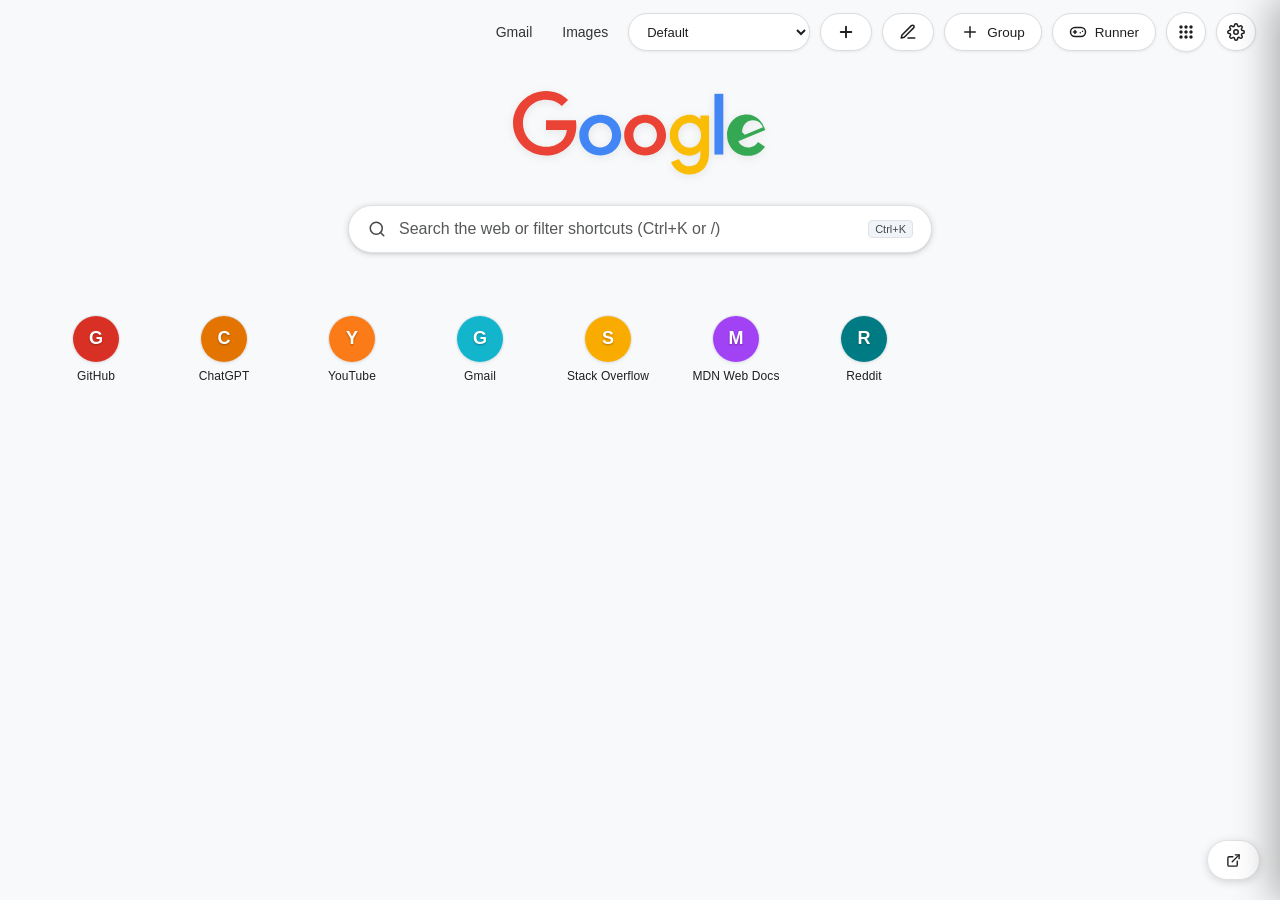
==== commit 6610a36b: "Fix edit mode shortcut selection toggle and update search compliance" ====
--- a/index.html
+++ b/index.html
@@ -732,7 +732,7 @@
         <button type="button" class="section-edit-btn btn-remove" id="search-hide-btn" title="Hide Search Bar">✕
           Hide</button>
       </div>
-      <form class="search-form" id="search-form" action="https://www.google.com/search" method="GET">
+      <form class="search-form" id="search-form" action="#" method="GET">
         <div class="search-input-wrapper">
           <div class="search-icon">
             <svg width="18" height="18" viewBox="0 0 24 24" fill="none" stroke="currentColor" stroke-width="2"
@@ -742,7 +742,7 @@
             </svg>
           </div>
           <input type="text" name="q" class="search-input" id="search-input"
-            placeholder="Search Google or filter shortcuts (Ctrl+K or /)" autocomplete="off">
+            placeholder="Search the web or filter shortcuts (Ctrl+K or /)" autocomplete="off">
         </div>
       </form>
 
--- a/styles/shortcuts.css
+++ b/styles/shortcuts.css
@@ -77,7 +77,7 @@
   -webkit-touch-callout: none;
 }
 
-.shortcut-card *:not(.shortcut-menu-btn):not(.resize-handle):not(.shortcut-select-checkbox) {
+.shortcut-card *:not(.shortcut-menu-btn):not(.resize-handle):not(.shortcut-select-checkbox):not(.shortcut-select-overlay) {
   -webkit-user-drag: none;
   user-drag: none;
   pointer-events: none;
@@ -344,13 +344,14 @@
   position: absolute;
   top: 4px;
   left: 4px;
-  width: 20px;
-  height: 20px;
+  width: 22px;
+  height: 22px;
   display: none;
   align-items: center;
   justify-content: center;
   z-index: 5;
-  pointer-events: none;
+  cursor: pointer;
+  pointer-events: auto;
 }
 
 body.multiselect-active .shortcut-select-overlay {
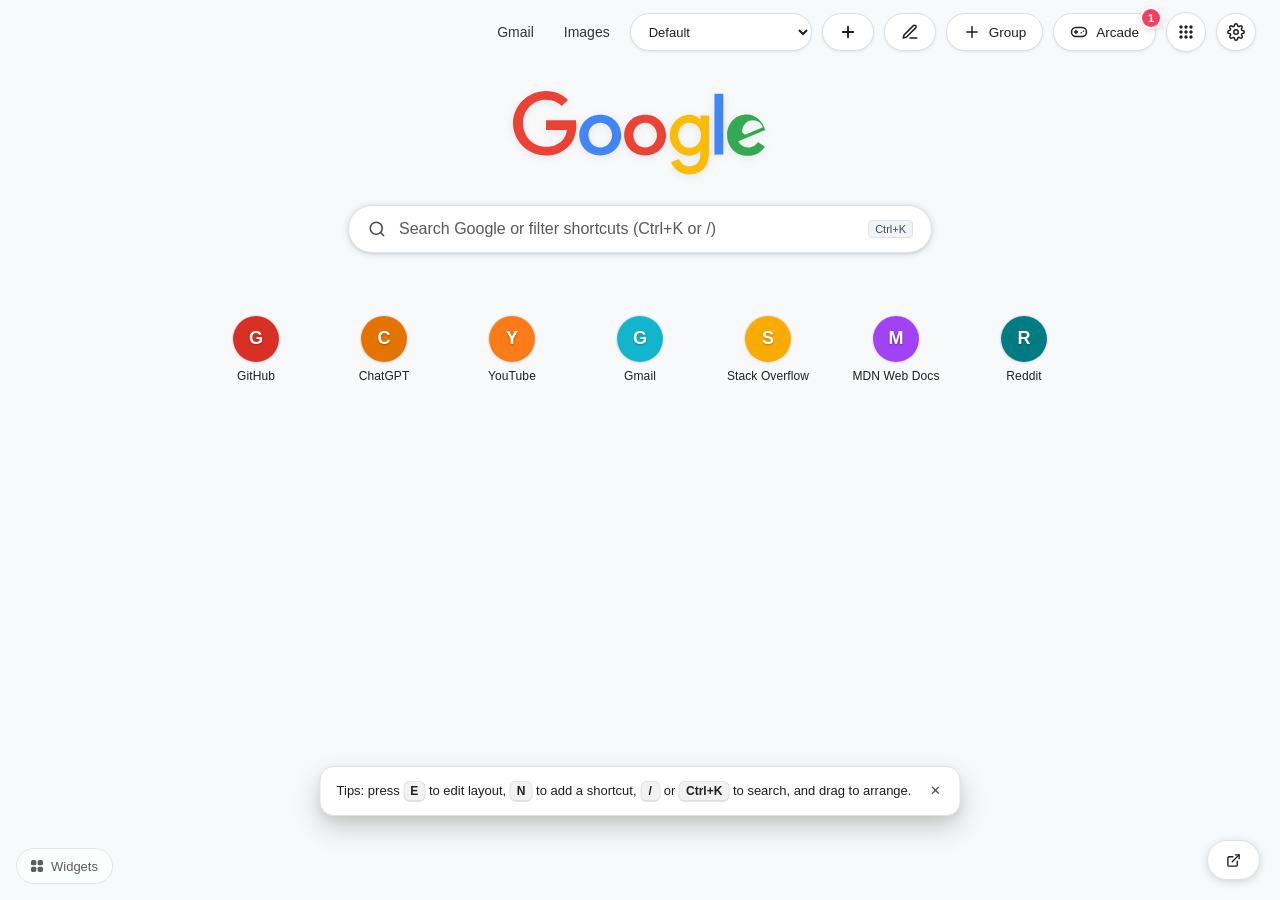
==== commit 6a23cb34: "feat: Shortcut+ v1.1.0 Customizable New Tab shortcuts with free placement, drag and drop, smart alig" ====
--- a/index.html
+++ b/index.html
@@ -14,6 +14,8 @@
   <link rel="stylesheet" href="styles/modal.css">
   <link rel="stylesheet" href="styles/theme.css">
   <link rel="stylesheet" href="styles/runner.css">
+  <link rel="stylesheet" href="styles/breaker.css">
+  <link rel="stylesheet" href="styles/widgets.css">
 </head>
 
 <body>
@@ -31,7 +33,7 @@
 
     <!-- Profile Switcher Dropdown -->
     <div class="profile-switcher-wrapper">
-      <select class="profile-select-btn" id="profile-switcher-select" title="Switch Workspace Layout Profile">
+      <select class="profile-select-btn" id="profile-switcher-select" title="Switch Profile" aria-label="Switch profile">
         <option value="profile-default">Default Profile</option>
         <option value="profile-work">Work Mode</option>
         <option value="profile-personal">Personal Mode</option>
@@ -39,21 +41,22 @@
       </select>
     </div>
 
-    <button class="ntp-header-icon-btn" id="header-add-shortcut-btn" title="Add New Shortcut (N)">
+    <button class="ntp-header-icon-btn" id="header-add-shortcut-btn" title="Add New Shortcut (N)"
+      aria-label="Add new shortcut">
       <svg width="18" height="18" viewBox="0 0 24 24" fill="none" stroke="currentColor" stroke-width="2.5"
         stroke-linecap="round" stroke-linejoin="round">
         <line x1="12" y1="5" x2="12" y2="19"></line>
         <line x1="5" y1="12" x2="19" y2="12"></line>
       </svg>
     </button>
-    <button class="ntp-header-icon-btn" id="customize-btn" title="Edit Layout (E)">
+    <button class="ntp-header-icon-btn" id="customize-btn" title="Edit layout (E)" aria-label="Edit layout">
       <svg width="18" height="18" viewBox="0 0 24 24" fill="none" stroke="currentColor" stroke-width="2"
         stroke-linecap="round" stroke-linejoin="round">
         <path d="M12 20h9"></path>
         <path d="M16.5 3.5a2.121 2.121 0 0 1 3 3L7 19l-4 1 1-4L16.5 3.5z"></path>
       </svg>
     </button>
-    <button class="ntp-header-icon-btn" id="new-group-header-btn" title="Create Category Group (G)">
+    <button class="ntp-header-icon-btn" id="new-group-header-btn" title="Create Group (G)" aria-label="Create group">
       <svg width="18" height="18" viewBox="0 0 24 24" fill="none" stroke="currentColor" stroke-width="2"
         stroke-linecap="round" stroke-linejoin="round">
         <line x1="12" y1="5" x2="12" y2="19"></line>
@@ -62,9 +65,9 @@
       <span>Group</span>
     </button>
 
-    <!-- Shortcut Runner Arcade Mini-Game -->
-    <button class="ntp-header-icon-btn" id="game-header-btn" title="Play Shortcut Runner (R)"
-      aria-label="Play Shortcut Runner">
+    <!-- Arcade (Shortcut Runner & Shortcut Breaker) -->
+    <button class="ntp-header-icon-btn" id="game-header-btn" title="Arcade: play Runner or Breaker (R)"
+      aria-label="Open Arcade games">
       <svg width="18" height="18" viewBox="0 0 24 24" fill="none" stroke="currentColor" stroke-width="2"
         stroke-linecap="round" stroke-linejoin="round">
         <line x1="6" y1="12" x2="10" y2="12"></line>
@@ -73,12 +76,12 @@
         <line x1="18" y1="11" x2="18.01" y2="11"></line>
         <rect x="2" y="6" width="20" height="12" rx="6"></rect>
       </svg>
-      <span>Runner</span>
+      <span>Arcade</span>
     </button>
 
     <!-- Responsive Hamburger Toggle Button -->
     <button class="ntp-header-icon-btn hamburger-menu-btn" id="hamburger-menu-btn" title="Open Navigation Menu"
-      aria-label="Open navigation menu">
+      aria-label="Open navigation menu" aria-expanded="false" aria-controls="sidebar-drawer">
       <svg width="20" height="20" viewBox="0 0 24 24" fill="none" stroke="currentColor" stroke-width="2.5"
         stroke-linecap="round" stroke-linejoin="round">
         <line x1="3" y1="6" x2="21" y2="6"></line>
@@ -571,7 +574,8 @@
     </div>
 
 
-    <button class="ntp-header-icon-btn" id="settings-btn" title="Settings & Backup" style="padding: 0 10px;">
+    <button class="ntp-header-icon-btn" id="settings-btn" title="Settings & Backup" aria-label="Settings"
+      style="padding: 0 10px;">
       <svg width="18" height="18" viewBox="0 0 24 24" fill="none" stroke="currentColor" stroke-width="2"
         stroke-linecap="round" stroke-linejoin="round">
         <circle cx="12" cy="12" r="3"></circle>
@@ -584,7 +588,7 @@
 
   <!-- Responsive Slide-Over Sidebar Drawer & Backdrop Overlay -->
   <div class="sidebar-overlay" id="sidebar-overlay"></div>
-  <aside class="sidebar-drawer" id="sidebar-drawer">
+  <aside class="sidebar-drawer" id="sidebar-drawer" role="dialog" aria-label="Shortcut+ menu">
     <div class="sidebar-header">
       <div class="sidebar-title">
         <svg width="20" height="20" viewBox="0 0 24 24" fill="none" stroke="var(--btn-primary)" stroke-width="2.5"
@@ -594,14 +598,14 @@
         </svg>
         <span>Shortcut+ Menu</span>
       </div>
-      <button type="button" class="sidebar-close-btn" id="sidebar-close-btn" title="Close Sidebar">✕</button>
+      <button type="button" class="sidebar-close-btn" id="sidebar-close-btn" title="Close menu" aria-label="Close menu">✕</button>
     </div>
     <div class="sidebar-content">
       <div class="sidebar-section">
-        <div class="sidebar-section-title">Workspace Profile</div>
+        <div class="sidebar-section-title">Profile</div>
         <div class="sidebar-profile-wrapper">
           <select class="profile-select-btn" id="sidebar-profile-select"
-            title="Switch Workspace Layout Profile"></select>
+            title="Switch Profile" aria-label="Switch profile"></select>
         </div>
       </div>
 
@@ -614,7 +618,7 @@
               <path d="M12 20h9"></path>
               <path d="M16.5 3.5a2.121 2.121 0 0 1 3 3L7 19l-4 1 1-4L16.5 3.5z"></path>
             </svg>
-            <span>Edit Layout</span>
+            <span id="sidebar-customize-label">Edit layout</span>
           </button>
 
           <button class="sidebar-action-btn" id="sidebar-new-group-btn" type="button">
@@ -636,7 +640,7 @@
               <line x1="18" y1="11" x2="18.01" y2="11"></line>
               <rect x="2" y="6" width="20" height="12" rx="6"></rect>
             </svg>
-            <span style="color: #00f2fe; font-weight: 600;">Play Runner 🎮</span>
+            <span style="color: #00f2fe; font-weight: 600;">Play Arcade 🎮</span>
           </button>
         </div>
       </div>
@@ -732,7 +736,7 @@
         <button type="button" class="section-edit-btn btn-remove" id="search-hide-btn" title="Hide Search Bar">✕
           Hide</button>
       </div>
-      <form class="search-form" id="search-form" action="#" method="GET">
+      <form class="search-form" id="search-form" action="https://www.google.com/search" method="GET">
         <div class="search-input-wrapper">
           <div class="search-icon">
             <svg width="18" height="18" viewBox="0 0 24 24" fill="none" stroke="currentColor" stroke-width="2"
@@ -742,7 +746,7 @@
             </svg>
           </div>
           <input type="text" name="q" class="search-input" id="search-input"
-            placeholder="Search the web or filter shortcuts (Ctrl+K or /)" autocomplete="off">
+            placeholder="Search Google or filter shortcuts (Ctrl+K or /)" autocomplete="off">
         </div>
       </form>
 
@@ -778,13 +782,13 @@
       </svg>
       Multi-Select
     </button>
-    <button type="button" class="mode-toggle-btn" id="toolbar-open-sidebar-btn" title="Open Edit Sidebar & Inspector">
+    <button type="button" class="mode-toggle-btn" id="toolbar-open-sidebar-btn" title="Open the layout Inspector">
       <svg width="14" height="14" viewBox="0 0 24 24" fill="none" stroke="currentColor" stroke-width="2"
         stroke-linecap="round" stroke-linejoin="round" style="margin-right: 4px;">
         <rect x="3" y="3" width="18" height="18" rx="2" ry="2"></rect>
         <line x1="15" y1="3" x2="15" y2="21"></line>
       </svg>
-      Sidebar
+      Inspector
     </button>
     <button type="button" class="btn-done" id="edit-done-btn">Done</button>
   </div>
@@ -813,6 +817,46 @@
     </div>
   </div>
 
+  <!-- Align & Distribute Palette (Figma-style, Edit Mode + Free Placement) -->
+  <div class="align-bar" id="align-bar" role="toolbar" aria-label="Align and distribute" aria-hidden="true">
+    <button type="button" class="align-btn" data-align-action="align-left" title="Align left (Alt+A)" aria-label="Align left">
+      <svg width="16" height="16" viewBox="0 0 16 16" fill="none" stroke="currentColor" stroke-width="1.4" stroke-linecap="round" stroke-linejoin="round" aria-hidden="true"><line x1="2" y1="1.5" x2="2" y2="14.5"/><rect x="4.5" y="3.5" width="9" height="3.5" rx="1"/><rect x="4.5" y="9" width="5" height="3.5" rx="1"/></svg>
+    </button>
+    <button type="button" class="align-btn" data-align-action="align-hcenter" title="Align horizontal centers (Alt+H)" aria-label="Align horizontal centers">
+      <svg width="16" height="16" viewBox="0 0 16 16" fill="none" stroke="currentColor" stroke-width="1.4" stroke-linecap="round" stroke-linejoin="round" aria-hidden="true"><line x1="8" y1="1.5" x2="8" y2="14.5"/><rect x="2.5" y="3.5" width="11" height="3.5" rx="1"/><rect x="4.5" y="9" width="7" height="3.5" rx="1"/></svg>
+    </button>
+    <button type="button" class="align-btn" data-align-action="align-right" title="Align right (Alt+D)" aria-label="Align right">
+      <svg width="16" height="16" viewBox="0 0 16 16" fill="none" stroke="currentColor" stroke-width="1.4" stroke-linecap="round" stroke-linejoin="round" aria-hidden="true"><line x1="14" y1="1.5" x2="14" y2="14.5"/><rect x="2.5" y="3.5" width="9" height="3.5" rx="1"/><rect x="6.5" y="9" width="5" height="3.5" rx="1"/></svg>
+    </button>
+    <span class="align-bar-divider"></span>
+    <button type="button" class="align-btn" data-align-action="align-top" title="Align top (Alt+W)" aria-label="Align top">
+      <svg width="16" height="16" viewBox="0 0 16 16" fill="none" stroke="currentColor" stroke-width="1.4" stroke-linecap="round" stroke-linejoin="round" aria-hidden="true"><line x1="1.5" y1="2" x2="14.5" y2="2"/><rect x="3.5" y="4.5" width="3.5" height="9" rx="1"/><rect x="9" y="4.5" width="3.5" height="5" rx="1"/></svg>
+    </button>
+    <button type="button" class="align-btn" data-align-action="align-vcenter" title="Align vertical centers (Alt+V)" aria-label="Align vertical centers">
+      <svg width="16" height="16" viewBox="0 0 16 16" fill="none" stroke="currentColor" stroke-width="1.4" stroke-linecap="round" stroke-linejoin="round" aria-hidden="true"><line x1="1.5" y1="8" x2="14.5" y2="8"/><rect x="3.5" y="2.5" width="3.5" height="11" rx="1"/><rect x="9" y="4.5" width="3.5" height="7" rx="1"/></svg>
+    </button>
+    <button type="button" class="align-btn" data-align-action="align-bottom" title="Align bottom (Alt+S)" aria-label="Align bottom">
+      <svg width="16" height="16" viewBox="0 0 16 16" fill="none" stroke="currentColor" stroke-width="1.4" stroke-linecap="round" stroke-linejoin="round" aria-hidden="true"><line x1="1.5" y1="14" x2="14.5" y2="14"/><rect x="3.5" y="2.5" width="3.5" height="9" rx="1"/><rect x="9" y="6.5" width="3.5" height="5" rx="1"/></svg>
+    </button>
+    <span class="align-bar-divider"></span>
+    <button type="button" class="align-btn" data-align-action="distribute-h" title="Distribute horizontal spacing (Alt+Shift+H)" aria-label="Distribute horizontal spacing">
+      <svg width="16" height="16" viewBox="0 0 16 16" fill="none" stroke="currentColor" stroke-width="1.4" stroke-linecap="round" stroke-linejoin="round" aria-hidden="true"><line x1="2" y1="2" x2="2" y2="14"/><line x1="14" y1="2" x2="14" y2="14"/><rect x="6" y="4" width="4" height="8" rx="1"/></svg>
+    </button>
+    <button type="button" class="align-btn" data-align-action="distribute-v" title="Distribute vertical spacing (Alt+Shift+V)" aria-label="Distribute vertical spacing">
+      <svg width="16" height="16" viewBox="0 0 16 16" fill="none" stroke="currentColor" stroke-width="1.4" stroke-linecap="round" stroke-linejoin="round" aria-hidden="true"><line x1="2" y1="2" x2="14" y2="2"/><line x1="2" y1="14" x2="14" y2="14"/><rect x="4" y="6" width="8" height="4" rx="1"/></svg>
+    </button>
+    <button type="button" class="align-btn" data-align-action="tidy" title="Tidy up into a grid (Ctrl+Alt+T)" aria-label="Tidy up into a grid">
+      <svg width="16" height="16" viewBox="0 0 16 16" fill="none" stroke="currentColor" stroke-width="1.4" stroke-linecap="round" stroke-linejoin="round" aria-hidden="true"><rect x="2" y="2" width="5" height="5" rx="1"/><rect x="9" y="2" width="5" height="5" rx="1"/><rect x="2" y="9" width="5" height="5" rx="1"/><rect x="9" y="9" width="5" height="5" rx="1"/></svg>
+    </button>
+    <span class="align-bar-divider"></span>
+    <button type="button" class="align-btn" data-align-action="undo" title="Undo layout change (Ctrl+Z)" aria-label="Undo layout change">
+      <svg width="16" height="16" viewBox="0 0 16 16" fill="none" stroke="currentColor" stroke-width="1.4" stroke-linecap="round" stroke-linejoin="round" aria-hidden="true"><path d="M5 3.5 2 6.5l3 3"/><path d="M2.5 6.5h7a4 4 0 0 1 0 8H7"/></svg>
+    </button>
+    <button type="button" class="align-btn" data-align-action="redo" title="Redo layout change (Ctrl+Shift+Z)" aria-label="Redo layout change">
+      <svg width="16" height="16" viewBox="0 0 16 16" fill="none" stroke="currentColor" stroke-width="1.4" stroke-linecap="round" stroke-linejoin="round" aria-hidden="true"><path d="M11 3.5l3 3-3 3"/><path d="M13.5 6.5h-7a4 4 0 0 0 0 8H9"/></svg>
+    </button>
+  </div>
+
   <!-- Right-Side Slide-Over Panel Overlay Backdrop -->
   <div class="side-panel-overlay" id="side-panel-overlay"></div>
 
@@ -828,22 +872,109 @@
     <div class="side-panel-body">
       <!-- 1. Add / Edit Shortcut Form View -->
       <div class="side-panel-view hidden" id="view-shortcut-form">
-        <form id="shortcut-form">
+        <form id="shortcut-form" novalidate>
           <input type="hidden" id="shortcut-id">
           <div class="input-field">
             <label class="input-label" for="shortcut-name-input">Name</label>
-            <input type="text" class="text-input" id="shortcut-name-input" placeholder="e.g. GitHub" required
-              autocomplete="off">
+            <input type="text" class="text-input" id="shortcut-name-input" placeholder="e.g. GitHub"
+              autocomplete="off" maxlength="80" aria-describedby="shortcut-name-error">
+            <div class="field-error" id="shortcut-name-error" role="alert" hidden></div>
           </div>
           <div class="input-field" style="margin-top: 14px;">
             <label class="input-label" for="shortcut-url-input">URL</label>
-            <input type="text" class="text-input" id="shortcut-url-input" placeholder="e.g. github.com" required
-              autocomplete="off">
+            <input type="text" class="text-input" id="shortcut-url-input" placeholder="e.g. github.com or chrome://settings"
+              autocomplete="off" spellcheck="false" aria-describedby="shortcut-url-error">
+            <div class="field-error" id="shortcut-url-error" role="alert" hidden></div>
           </div>
           <div class="input-field" style="margin-top: 14px;">
-            <label class="input-label" for="shortcut-group-select">Category / Group</label>
+            <label class="input-label" for="shortcut-group-select">Group</label>
             <select class="text-input" id="shortcut-group-select" style="cursor: pointer;"></select>
           </div>
+
+          <!-- Appearance: icon, tile color, open behavior -->
+          <fieldset class="appearance-section" id="shortcut-appearance">
+            <legend class="appearance-legend">Appearance</legend>
+
+            <div class="appearance-top">
+              <div class="tile-preview-stage" aria-hidden="true">
+                <div class="tile-preview" id="shortcut-tile-preview">
+                  <div class="shortcut-icon-wrapper tile-preview-icon" id="shortcut-preview-icon"></div>
+                  <div class="tile-preview-title" id="shortcut-preview-title">Shortcut</div>
+                </div>
+              </div>
+              <div class="appearance-icon-controls">
+                <span class="input-label" id="shortcut-icon-type-label">Icon</span>
+                <div class="segmented" id="shortcut-icon-type" role="radiogroup" aria-labelledby="shortcut-icon-type-label">
+                  <button type="button" class="segmented-btn is-active" role="radio" aria-checked="true" data-icon-type="auto">Auto</button>
+                  <button type="button" class="segmented-btn" role="radio" aria-checked="false" data-icon-type="emoji">Emoji</button>
+                  <button type="button" class="segmented-btn" role="radio" aria-checked="false" data-icon-type="upload">Upload</button>
+                  <button type="button" class="segmented-btn" role="radio" aria-checked="false" data-icon-type="url">URL</button>
+                </div>
+
+                <div class="icon-type-panel" data-icon-panel="auto">
+                  <span class="field-hint">Uses the site's favicon, or a letter if none is found.</span>
+                </div>
+                <div class="icon-type-panel" data-icon-panel="emoji" hidden>
+                  <input type="text" class="text-input text-input-sm" id="shortcut-emoji-input" placeholder="Type or paste an emoji"
+                    autocomplete="off" maxlength="16" aria-label="Emoji icon" aria-describedby="shortcut-icon-error">
+                  <div class="emoji-quick-row" id="shortcut-emoji-quick" aria-label="Quick emoji picks">
+                    <button type="button" class="emoji-quick-btn" data-emoji="⭐">⭐</button>
+                    <button type="button" class="emoji-quick-btn" data-emoji="🚀">🚀</button>
+                    <button type="button" class="emoji-quick-btn" data-emoji="💼">💼</button>
+                    <button type="button" class="emoji-quick-btn" data-emoji="📚">📚</button>
+                    <button type="button" class="emoji-quick-btn" data-emoji="🎵">🎵</button>
+                    <button type="button" class="emoji-quick-btn" data-emoji="🎮">🎮</button>
+                    <button type="button" class="emoji-quick-btn" data-emoji="🛒">🛒</button>
+                    <button type="button" class="emoji-quick-btn" data-emoji="📰">📰</button>
+                    <button type="button" class="emoji-quick-btn" data-emoji="💻">💻</button>
+                    <button type="button" class="emoji-quick-btn" data-emoji="📧">📧</button>
+                  </div>
+                </div>
+                <div class="icon-type-panel" data-icon-panel="upload" hidden>
+                  <div class="upload-row">
+                    <label class="btn btn-secondary btn-compact btn-file" id="shortcut-icon-file-label">
+                      <input type="file" class="visually-hidden-input" id="shortcut-icon-file-input"
+                        accept="image/png,image/jpeg,image/webp,image/gif,image/bmp,image/avif" aria-describedby="shortcut-upload-hint shortcut-icon-error">
+                      <span>Choose image…</span>
+                    </label>
+                    <span class="field-hint" id="shortcut-upload-hint">PNG, JPG, WebP or GIF · max 5 MB</span>
+                  </div>
+                </div>
+                <div class="icon-type-panel" data-icon-panel="url" hidden>
+                  <input type="text" class="text-input text-input-sm" id="shortcut-icon-url-input" placeholder="https://example.com/icon.png"
+                    autocomplete="off" spellcheck="false" aria-label="Icon image URL" aria-describedby="shortcut-icon-error">
+                </div>
+                <div class="field-error" id="shortcut-icon-error" role="alert" hidden></div>
+              </div>
+            </div>
+
+            <div class="appearance-row">
+              <span class="input-label" id="shortcut-color-label">Tile color</span>
+              <div class="color-swatch-row" id="shortcut-color-swatches" role="radiogroup" aria-labelledby="shortcut-color-label">
+                <button type="button" class="color-swatch swatch-default is-active" role="radio" aria-checked="true" data-color="" title="Default" aria-label="Default color"></button>
+                <button type="button" class="color-swatch" role="radio" aria-checked="false" data-color="#4285f4" title="Blue" aria-label="Blue"></button>
+                <button type="button" class="color-swatch" role="radio" aria-checked="false" data-color="#34a853" title="Green" aria-label="Green"></button>
+                <button type="button" class="color-swatch" role="radio" aria-checked="false" data-color="#ea4335" title="Red" aria-label="Red"></button>
+                <button type="button" class="color-swatch" role="radio" aria-checked="false" data-color="#fbbc04" title="Amber" aria-label="Amber"></button>
+                <button type="button" class="color-swatch" role="radio" aria-checked="false" data-color="#a142f4" title="Purple" aria-label="Purple"></button>
+                <button type="button" class="color-swatch" role="radio" aria-checked="false" data-color="#24c1e0" title="Cyan" aria-label="Cyan"></button>
+                <button type="button" class="color-swatch" role="radio" aria-checked="false" data-color="#f6aea9" title="Rose" aria-label="Rose"></button>
+                <button type="button" class="color-swatch" role="radio" aria-checked="false" data-color="#3c4043" title="Graphite" aria-label="Graphite"></button>
+                <label class="color-swatch swatch-custom" title="Custom color" id="shortcut-color-custom">
+                  <input type="color" id="shortcut-color-input" value="#4285f4" aria-label="Custom tile color">
+                </label>
+              </div>
+            </div>
+
+            <div class="appearance-row">
+              <span class="input-label" id="shortcut-open-label">Open in</span>
+              <div class="segmented" id="shortcut-open-mode" role="radiogroup" aria-labelledby="shortcut-open-label">
+                <button type="button" class="segmented-btn is-active" role="radio" aria-checked="true" data-open-mode="same">Same tab</button>
+                <button type="button" class="segmented-btn" role="radio" aria-checked="false" data-open-mode="new">New tab</button>
+              </div>
+            </div>
+          </fieldset>
+
           <div class="modal-footer" style="margin-top: 24px;">
             <button type="button" class="btn btn-secondary" id="modal-cancel-btn">Cancel</button>
             <button type="button" class="btn btn-danger" id="modal-delete-btn" style="display: none;">Remove</button>
@@ -852,18 +983,18 @@
         </form>
       </div>
 
-      <!-- 2. Create Category Group View -->
+      <!-- 2. Create Group View -->
       <div class="side-panel-view hidden" id="view-create-group">
         <form id="create-group-form">
           <div class="input-field">
-            <label class="input-label" for="new-group-name-input">Category Name</label>
+            <label class="input-label" for="new-group-name-input">Group Name</label>
             <input type="text" class="text-input" id="new-group-name-input"
               placeholder="e.g. Frontend Tools, Cloud, Work" required autocomplete="off">
           </div>
 
           <div class="input-field" style="margin-top: 14px;">
             <div style="display: flex; justify-content: space-between; align-items: center;">
-              <label class="input-label">Select Shortcuts for this Category</label>
+              <label class="input-label">Select Shortcuts for this Group</label>
               <div style="font-size: 12px; display: flex; gap: 12px;">
                 <a href="#" id="multiselect-select-all" style="color: var(--btn-primary); text-decoration: none;">Select
                   All</a>
@@ -879,7 +1010,7 @@
 
           <div class="modal-footer" style="margin-top: 24px;">
             <button type="button" class="btn btn-secondary" id="create-group-cancel-btn">Cancel</button>
-            <button type="submit" class="btn btn-primary" id="create-group-save-btn">Create Category</button>
+            <button type="submit" class="btn btn-primary" id="create-group-save-btn">Create Group</button>
           </div>
         </form>
       </div>
@@ -888,7 +1019,7 @@
       <div class="side-panel-view hidden" id="view-import-profile">
         <form id="import-profile-form">
           <div class="input-field">
-            <label class="input-label" for="import-source-profile-select">Source Workspace Profile</label>
+            <label class="input-label" for="import-source-profile-select">Source Profile</label>
             <select class="text-input" id="import-source-profile-select" style="cursor: pointer;"></select>
           </div>
 
@@ -926,7 +1057,7 @@
             <button type="button" class="btn btn-secondary" id="inspector-mode-grid" style="font-size: 13px;">
               Smart Grid
             </button>
-            <button type="button" class="btn btn-secondary active" id="inspector-mode-free" style="font-size: 13px;">
+            <button type="button" class="btn btn-secondary" id="inspector-mode-free" style="font-size: 13px;">
               Free Placement
             </button>
           </div>
@@ -1053,91 +1184,7 @@
 
       <!-- 5. Settings & Customization View -->
       <div class="side-panel-view" id="view-settings">
-        <div class="settings-section">
-          <div class="settings-label" style="font-size: 15px; margin-bottom: 2px;">Page Component Toggles & Positioning
-          </div>
-          <div class="settings-sublabel" style="margin-bottom: 12px;">Toggle individual page elements or reset free drag
-            placements</div>
-
-          <div class="settings-row" style="margin-bottom: 10px;">
-            <div>
-              <div class="settings-label">Drag Positions</div>
-              <div class="settings-sublabel">Reset custom free drag positions for Logo and Search Bar</div>
-            </div>
-            <button type="button" class="btn btn-secondary" id="reset-all-positions-btn"
-              style="height: 36px; padding: 0 14px; font-size: 13px;">
-              Reset Positions
-            </button>
-          </div>
-
-          <div
-            style="display: grid; grid-template-columns: 1fr 1fr; gap: 10px; margin-top: 6px; background-color: var(--shortcut-icon-bg); padding: 10px 12px; border-radius: 8px;">
-            <div class="settings-row" style="justify-content: space-between;">
-              <span class="settings-label" style="font-size: 13px;">Google Logo</span>
-              <label class="toggle-switch">
-                <input type="checkbox" id="toggle-logo-check" checked>
-                <span class="toggle-slider"></span>
-              </label>
-            </div>
-
-            <div class="settings-row" style="justify-content: space-between;">
-              <span class="settings-label" style="font-size: 13px;">Search Bar</span>
-              <label class="toggle-switch">
-                <input type="checkbox" id="toggle-search-check" checked>
-                <span class="toggle-slider"></span>
-              </label>
-            </div>
-
-            <div class="settings-row" style="justify-content: space-between;">
-              <span class="settings-label" style="font-size: 13px;">Shortcuts Grid</span>
-              <label class="toggle-switch">
-                <input type="checkbox" id="show-shortcuts-toggle" checked>
-                <span class="toggle-slider"></span>
-              </label>
-            </div>
-
-            <div class="settings-row" style="justify-content: space-between;">
-              <span class="settings-label" style="font-size: 13px;">Header Navigation</span>
-              <label class="toggle-switch">
-                <input type="checkbox" id="toggle-header-check" checked>
-                <span class="toggle-slider"></span>
-              </label>
-            </div>
-          </div>
-        </div>
-
-        <div class="settings-section">
-          <div class="settings-row">
-            <div>
-              <div class="settings-label">Workspace Profiles</div>
-              <div class="settings-sublabel">Manage profiles (Max 8 limit) or copy shortcuts</div>
-            </div>
-            <div style="display: flex; gap: 8px;">
-              <button type="button" class="btn btn-secondary" id="import-profile-settings-btn">Import</button>
-              <button type="button" class="btn btn-secondary" id="add-profile-settings-btn">+ Profile</button>
-            </div>
-          </div>
-          <div class="profiles-list-container" id="profiles-settings-list"
-            style="margin-top: 6px; display: flex; flex-direction: column; gap: 6px; max-height: 165px; overflow-y: auto;">
-          </div>
-        </div>
-
-        <div class="settings-section">
-          <div class="settings-row">
-            <div>
-              <div class="settings-label">Tile Display Style</div>
-              <div class="settings-sublabel">Choose Standard Grid, Circular Minimalist, Compact Pill, or Minimal Text
-                List</div>
-            </div>
-            <select class="text-input" id="tile-style-select" style="width: 190px; cursor: pointer;">
-              <option value="grid">Standard Grid Tile</option>
-              <option value="circular">Circular Minimalist (Icon Only)</option>
-              <option value="pill">Compact Pill View</option>
-              <option value="list">Minimal Text List</option>
-            </select>
-          </div>
-        </div>
-
+        <h3 class="settings-group-title">Appearance</h3>
         <div class="settings-section">
           <div class="settings-row">
             <div>
@@ -1156,7 +1203,7 @@
           <div class="settings-row">
             <div>
               <div class="settings-label">Background & Wallpaper</div>
-              <div class="settings-sublabel">Spatial cupboard presets, ambient aesthetic, videos, or custom images</div>
+              <div class="settings-sublabel">Pick a built-in scene, an animated wallpaper, or your own image or video</div>
             </div>
             <select class="text-input" id="bg-mode-select" style="width: 230px; cursor: pointer;">
               <optgroup label="⭐ Spatial Cupboard Workstations">
@@ -1230,8 +1277,23 @@
         </div>
 
         <div class="settings-section">
-          <div class="settings-label" style="font-size: 15px; margin-bottom: 2px;">Color Contrast, Opacity & Blur
-            Customization</div>
+          <div class="settings-row">
+            <div>
+              <div class="settings-label">Tile Display Style</div>
+              <div class="settings-sublabel">Choose Standard Grid, Circular Minimalist, Compact Pill, or Minimal Text
+                List</div>
+            </div>
+            <select class="text-input" id="tile-style-select" style="width: 190px; cursor: pointer;">
+              <option value="grid">Standard Grid Tile</option>
+              <option value="circular">Circular Minimalist (Icon Only)</option>
+              <option value="pill">Compact Pill View</option>
+              <option value="list">Minimal Text List</option>
+            </select>
+          </div>
+        </div>
+
+        <div class="settings-section">
+          <div class="settings-label" style="font-size: 15px; margin-bottom: 2px;">Tile colors, opacity & blur</div>
           <div class="settings-sublabel" style="margin-bottom: 12px;">Fine-tune text colors, tile translucency, and
             frosted glass blur</div>
 
@@ -1278,11 +1340,118 @@
           </div>
         </div>
 
+        <h3 class="settings-group-title">Page layout</h3>
+        <div class="settings-section">
+          <div class="settings-label" style="font-size: 15px; margin-bottom: 2px;">Show or hide page parts
+          </div>
+          <div class="settings-sublabel" style="margin-bottom: 12px;">Choose what appears on your New Tab page</div>
+
+          <div class="settings-row" style="margin-bottom: 10px;">
+            <div>
+              <div class="settings-label">Drag Positions</div>
+              <div class="settings-sublabel">Move the logo and search bar back to their default spots</div>
+            </div>
+            <button type="button" class="btn btn-secondary" id="reset-all-positions-btn"
+              style="height: 36px; padding: 0 14px; font-size: 13px;">
+              Reset Positions
+            </button>
+          </div>
+
+          <div class="settings-row" id="suggestions-setting-row" style="margin-bottom: 10px;" hidden>
+            <div>
+              <div class="settings-label">Google search suggestions</div>
+              <div class="settings-sublabel">Show live suggestions while you type. What you type is sent to Google; Chrome asks for permission the first time.</div>
+            </div>
+            <label class="toggle-switch">
+              <input type="checkbox" id="toggle-suggestions-check" aria-label="Google search suggestions">
+              <span class="toggle-slider"></span>
+            </label>
+          </div>
+
+          <div
+            style="display: grid; grid-template-columns: 1fr 1fr; gap: 10px; margin-top: 6px; background-color: var(--shortcut-icon-bg); padding: 10px 12px; border-radius: 8px;">
+            <div class="settings-row" style="justify-content: space-between;">
+              <span class="settings-label" style="font-size: 13px;">Google Logo</span>
+              <label class="toggle-switch">
+                <input type="checkbox" id="toggle-logo-check" checked>
+                <span class="toggle-slider"></span>
+              </label>
+            </div>
+
+            <div class="settings-row" style="justify-content: space-between;">
+              <span class="settings-label" style="font-size: 13px;">Search Bar</span>
+              <label class="toggle-switch">
+                <input type="checkbox" id="toggle-search-check" checked>
+                <span class="toggle-slider"></span>
+              </label>
+            </div>
+
+            <div class="settings-row" style="justify-content: space-between;">
+              <span class="settings-label" style="font-size: 13px;">Shortcuts Grid</span>
+              <label class="toggle-switch">
+                <input type="checkbox" id="show-shortcuts-toggle" checked>
+                <span class="toggle-slider"></span>
+              </label>
+            </div>
+
+            <div class="settings-row" style="justify-content: space-between;">
+              <span class="settings-label" style="font-size: 13px;">Header Navigation</span>
+              <label class="toggle-switch">
+                <input type="checkbox" id="toggle-header-check" checked>
+                <span class="toggle-slider"></span>
+              </label>
+            </div>
+          </div>
+        </div>
+
+        <div class="settings-section">
+          <div class="settings-row">
+            <div>
+              <div class="settings-label">Reset sizes</div>
+              <div class="settings-sublabel">Undo custom sizes on shortcuts, groups, logo and search bar</div>
+            </div>
+            <button type="button" class="btn btn-secondary" id="reset-component-sizes-btn"
+              style="color: var(--text-primary);">Reset Sizes</button>
+          </div>
+        </div>
+
+        <h3 class="settings-group-title">Profiles</h3>
+        <div class="settings-section">
+          <div class="settings-row">
+            <div>
+              <div class="settings-label">Profiles</div>
+              <div class="settings-sublabel">Separate sets of shortcuts, e.g. Work and Personal (up to 8)</div>
+            </div>
+            <div style="display: flex; gap: 8px;">
+              <button type="button" class="btn btn-secondary" id="import-profile-settings-btn" title="Copy shortcuts from another profile into this one">Copy from…</button>
+              <button type="button" class="btn btn-secondary" id="add-profile-settings-btn">+ Profile</button>
+            </div>
+          </div>
+          <div class="profiles-list-container" id="profiles-settings-list"
+            style="margin-top: 6px; display: flex; flex-direction: column; gap: 6px; max-height: 165px; overflow-y: auto;">
+          </div>
+        </div>
+
+        <h3 class="settings-group-title">Backup & help</h3>
+        <div class="settings-section">
+          <div class="settings-row">
+            <div>
+              <div class="settings-label">Backup & Restore</div>
+              <div class="settings-sublabel">Save everything (shortcuts, widgets, settings, arcade coins) to a file, or restore from one</div>
+            </div>
+            <div style="display: flex; gap: 8px;">
+              <button type="button" class="btn btn-secondary" id="export-json-btn">Export</button>
+              <button type="button" class="btn btn-primary" id="import-json-btn">Import</button>
+              <input type="file" id="import-file-input" accept=".json" style="display: none;">
+            </div>
+          </div>
+        </div>
+
         <div class="settings-section">
           <div class="settings-row" style="justify-content: space-between;">
             <div>
-              <div class="settings-label">Shortcuts & Documentation Guide</div>
-              <div class="settings-sublabel">Full cheat sheet, Incognito setup status, hotkeys & feature guide</div>
+              <div class="settings-label">Keyboard shortcuts & guide</div>
+              <div class="settings-sublabel">Every hotkey and feature, plus Incognito setup</div>
             </div>
             <button type="button" class="btn btn-primary" id="open-docs-btn"
               style="font-size: 13px; height: 36px; padding: 0 14px; white-space: nowrap;">
@@ -1305,40 +1474,17 @@
           </div>
         </div>
 
+        <h3 class="settings-group-title">Danger zone</h3>
         <div class="settings-section">
           <div class="settings-row">
             <div>
-              <div class="settings-label">Reset Component Sizes</div>
-              <div class="settings-sublabel">Clear custom sizes for all shortcuts, groups, logo, & search bar</div>
-            </div>
-            <button type="button" class="btn btn-secondary" id="reset-component-sizes-btn"
-              style="color: var(--text-primary);">Reset Sizes</button>
-          </div>
-        </div>
-
-        <div class="settings-section">
-          <div class="settings-row">
-            <div>
-              <div class="settings-label">Developer Shortcuts</div>
-              <div class="settings-sublabel">Reset to 7 curated fullstack developer shortcuts</div>
-            </div>
-            <button type="button" class="btn btn-secondary" id="reset-dev-shortcuts-btn">Reset 7 Shortcuts</button>
-          </div>
-        </div>
-
-        <div class="settings-section">
-          <div class="settings-row">
-            <div>
-              <div class="settings-label">Backup & Restore</div>
-              <div class="settings-sublabel">Export or import layout JSON files</div>
-            </div>
-            <div style="display: flex; gap: 8px;">
-              <button type="button" class="btn btn-secondary" id="export-json-btn">Export</button>
-              <button type="button" class="btn btn-primary" id="import-json-btn">Import</button>
-              <input type="file" id="import-file-input" accept=".json" style="display: none;">
-            </div>
-          </div>
-        </div>
+              <div class="settings-label">Replace all shortcuts with the starter set</div>
+              <div class="settings-sublabel">Deletes every shortcut and group in this profile and restores the 7 starter shortcuts</div>
+            </div>
+            <button type="button" class="btn btn-secondary" id="reset-dev-shortcuts-btn" style="color: #d93025; border-color: rgba(217, 48, 37, 0.4);">Reset shortcuts</button>
+          </div>
+        </div>
+
 
         <div class="modal-footer">
           <button type="button" class="btn btn-primary" id="settings-close-btn">Done</button>
@@ -1473,7 +1619,7 @@
                   <line x1="18" y1="12" x2="18" y2="12"></line>
                   <line x1="7" y1="16" x2="17" y2="16"></line>
                 </svg>
-                <span>Global Workspace Hotkeys</span>
+                <span>Global Hotkeys</span>
               </div>
             </div>
             <table class="doc-table">
@@ -1490,11 +1636,11 @@
                 </tr>
                 <tr>
                   <td class="doc-kbd-cell"><span class="doc-kbd">E</span> or <span class="doc-kbd">Alt+E</span></td>
-                  <td>Toggle Edit Layout Mode (Drag, resize & align)</td>
+                  <td>Edit layout / Done (drag, resize & align)</td>
                 </tr>
                 <tr>
                   <td class="doc-kbd-cell"><span class="doc-kbd">G</span> or <span class="doc-kbd">Alt+G</span></td>
-                  <td>Create new Category Group</td>
+                  <td>Create a new Group</td>
                 </tr>
                 <tr>
                   <td class="doc-kbd-cell"><span class="doc-kbd">M</span> or <span class="doc-kbd">Alt+M</span></td>
@@ -1524,7 +1670,8 @@
                 </tr>
                 <tr>
                   <td class="doc-kbd-cell"><span class="doc-kbd">Esc</span></td>
-                  <td>Close any open drawer, dropdown, or search history</td>
+                  <td>Close any open drawer, dropdown, or search history; in Edit layout, clear the selection, then
+                    press again for Done</td>
                 </tr>
               </tbody>
             </table>
@@ -1550,13 +1697,13 @@
                 tiles, the Google Logo, and the Search Bar anywhere on screen with Photoshop-style alignment guides.
               </div>
               <div>
-                <strong style="color: var(--text-primary);">Category Groups:</strong>
+                <strong style="color: var(--text-primary);">Groups:</strong>
                 Organize your shortcuts into folders (Work, Dev, Media). Click the group launch button to open all
                 shortcuts in new tabs, or hold <span class="doc-kbd">Alt</span> to launch all in Incognito!
               </div>
               <div>
-                <strong style="color: var(--text-primary);">Workspace Profiles:</strong>
-                Switch between up to 8 distinct workspace profiles (e.g. Work Mode, Personal, Dev) using the header
+                <strong style="color: var(--text-primary);">Profiles:</strong>
+                Switch between up to 8 distinct profiles (e.g. Work Mode, Personal, Dev) using the header
                 profile switcher. Each profile preserves its own shortcuts, layout, and wallpaper.
               </div>
               <div>
@@ -1585,7 +1732,8 @@
   </aside>
 
   <!-- Safe Floating Settings Cog Button (visible when header navigation is turned off) -->
-  <button type="button" class="floating-settings-btn" id="floating-settings-btn" title="Open Settings (S or Ctrl+,)">
+  <button type="button" class="floating-settings-btn" id="floating-settings-btn" title="Open Settings (S or Ctrl+,)"
+    aria-label="Open settings">
     <svg width="20" height="20" viewBox="0 0 24 24" fill="none" stroke="currentColor" stroke-width="2"
       stroke-linecap="round" stroke-linejoin="round">
       <circle cx="12" cy="12" r="3"></circle>
@@ -1597,7 +1745,7 @@
 
   <!-- Floating Bottom-Right Button to Open Official Google Home -->
   <button type="button" class="switch-ntp-mode-btn" id="switch-ntp-mode-btn"
-    title="Open Google Home (https://www.google.com)">
+    title="Open Google Home (https://www.google.com)" aria-label="Open Google Home in a new tab">
     <svg width="15" height="15" viewBox="0 0 24 24" fill="none" stroke="currentColor" stroke-width="2.2"
       stroke-linecap="round" stroke-linejoin="round">
       <path d="M18 13v6a2 2 0 0 1-2 2H5a2 2 0 0 1-2-2V8a2 2 0 0 1 2-2h6"></path>
@@ -1671,7 +1819,14 @@
 
         <div class="arcade-scoreboard">
           <div class="arcade-score-item">
-            <span class="arcade-mode-badge nightmare" id="runner-mode-badge" title="Difficulty Mode (Press R to change)">💀 NIGHTMARE</span>
+            <span class="runner-coin-chip" id="runner-coin-balance" title="Arcade coins" hidden>
+              <span class="runner-coin-icon" aria-hidden="true"></span>
+              <span class="runner-coin-val" id="runner-coin-balance-val">0</span>
+              <span class="runner-sr-only">coins</span>
+            </span>
+          </div>
+          <div class="arcade-score-item">
+            <button type="button" class="arcade-mode-badge nightmare" id="runner-mode-badge" title="Difficulty (R to change)">💀 NIGHTMARE</button>
           </div>
           <div class="arcade-score-item">
             <span class="arcade-score-label">SCORE</span>
@@ -1684,6 +1839,17 @@
         </div>
 
         <div class="arcade-actions">
+          <button type="button" class="arcade-btn-icon" id="runner-pause-btn" title="Pause (P / Esc)"
+            aria-label="Pause or resume game" aria-pressed="false" disabled>
+            <svg class="icon-pause" width="15" height="15" viewBox="0 0 24 24" fill="currentColor" aria-hidden="true">
+              <rect x="6" y="4" width="4" height="16" rx="1"></rect>
+              <rect x="14" y="4" width="4" height="16" rx="1"></rect>
+            </svg>
+            <svg class="icon-play" width="15" height="15" viewBox="0 0 24 24" fill="currentColor" aria-hidden="true"
+              style="display: none;">
+              <polygon points="7 4 20 12 7 20 7 4"></polygon>
+            </svg>
+          </button>
           <button type="button" class="arcade-btn-icon" id="runner-restart-btn-header" title="Restart & Select Difficulty (R)"
             aria-label="Restart Game and Select Difficulty">
             <svg width="15" height="15" viewBox="0 0 24 24" fill="none" stroke="currentColor" stroke-width="2.2"
@@ -1741,10 +1907,26 @@
       </div>
 
       <div class="arcade-canvas-wrap">
-        <canvas id="runner-canvas" width="760" height="320"></canvas>
+        <canvas id="runner-canvas" width="760" height="320" tabindex="0"
+          aria-label="Shortcut Runner game area. Space or tap to jump, Down arrow or swipe down to duck, P or Escape to pause."></canvas>
+        <div class="runner-sr-only" id="runner-live" aria-live="polite"></div>
 
         <!-- Difficulty Mode Selection Overlay Screen -->
         <div class="arcade-overlay-screen" id="runner-difficulty-overlay" style="display: none;">
+          <div class="runner-char-strip">
+            <canvas class="runner-menu-preview" id="runner-menu-preview" width="92" height="70" aria-hidden="true"></canvas>
+            <div class="runner-char-info">
+              <div class="runner-char-label">Your runner</div>
+              <div class="runner-char-name" id="runner-char-name">Pixel Pal</div>
+              <div class="runner-char-hint" id="runner-char-hint">Press C to switch character</div>
+            </div>
+            <button type="button" class="runner-boost-toggle" id="runner-headstart-btn" aria-pressed="false" hidden>
+              <span class="runner-boost-icon" aria-hidden="true">🚀</span>
+              <span class="runner-boost-text">Use Head Start (<span id="runner-headstart-count">0</span>)</span>
+              <kbd class="diff-key-badge">H</kbd>
+            </button>
+          </div>
+
           <div class="diff-main-title">SELECT DIFFICULTY</div>
 
           <div class="diff-cards-grid">
@@ -1757,8 +1939,8 @@
                 </div>
                 <kbd class="diff-key-badge">1</kbd>
               </div>
-              <div class="diff-card-stat">Speed up to <strong>12.0</strong></div>
-              <div class="diff-card-desc">Relaxed pace • Wider runways</div>
+              <div class="diff-card-stat">Top speed <strong>11.5</strong> • gentle ramp</div>
+              <div class="diff-card-desc">Relaxed pace • Generous gaps</div>
             </button>
 
             <!-- Nightmare Mode (Scary Mode) -->
@@ -1770,58 +1952,108 @@
                 </div>
                 <kbd class="diff-key-badge scary">2</kbd>
               </div>
-              <div class="diff-card-stat">Speed up to <strong>20.0</strong></div>
-              <div class="diff-card-desc scary-sub">Extreme velocity • Tight 300px gaps</div>
+              <div class="diff-card-stat">Top speed <strong>17.5</strong> • fast ramp</div>
+              <div class="diff-card-desc scary-sub">Extreme velocity • Tight gaps</div>
             </button>
           </div>
 
           <div class="diff-footer-hint">
-            Press <kbd class="arcade-kbd">1</kbd> or <kbd class="arcade-kbd">2</kbd> to launch
+            Press <kbd class="arcade-kbd">1</kbd> / <kbd class="arcade-kbd">2</kbd> to launch •
+            <kbd class="arcade-kbd">Enter</kbd> last mode • <kbd class="arcade-kbd">Esc</kbd> close
           </div>
         </div>
 
         <!-- Game Over Overlay Screen -->
         <div class="arcade-overlay-screen" id="runner-game-over-overlay" style="display: none;">
-          <div class="game-over-banner">GAME OVER</div>
-          <div class="game-over-stats">
-            <div class="game-stat-box">
-              <div class="game-stat-label">Final Score</div>
-              <div class="game-stat-num" id="runner-final-score">0</div>
-            </div>
-            <div class="game-stat-box">
-              <div class="game-stat-label">High Score</div>
-              <div class="game-stat-num hi" id="runner-best-score">0</div>
-            </div>
-          </div>
-          <div class="game-over-actions-group">
-            <button type="button" class="arcade-restart-btn" id="runner-restart-btn">
-              <span>Play Again</span>
+          <div class="runner-over-card">
+            <div class="runner-new-best" id="runner-new-best" hidden>★ NEW BEST ★</div>
+            <div class="game-over-banner">GAME OVER</div>
+            <div class="game-over-stats">
+              <div class="game-stat-box">
+                <div class="game-stat-label">Score</div>
+                <div class="game-stat-num" id="runner-final-score">0</div>
+              </div>
+              <div class="game-stat-box">
+                <div class="game-stat-label">Best</div>
+                <div class="game-stat-num hi" id="runner-best-score">0</div>
+              </div>
+              <div class="game-stat-box runner-coin-reward" id="runner-coin-reward" hidden>
+                <div class="game-stat-label">Coins earned</div>
+                <div class="runner-coin-reward-row">
+                  <span class="runner-coin-icon lg" aria-hidden="true"></span>
+                  <span class="game-stat-num coin" id="runner-coin-reward-val">+0</span>
+                </div>
+                <div class="runner-coin-reward-total" id="runner-coin-reward-total"></div>
+                <div class="runner-coin-reward-bonus" id="runner-coin-reward-bonus" hidden></div>
+              </div>
+            </div>
+            <div class="runner-run-stats">
+              <div class="runner-run-stat"><span class="runner-run-val" id="runner-stat-distance">0 m</span><span class="runner-run-label">Distance</span></div>
+              <div class="runner-run-stat"><span class="runner-run-val" id="runner-stat-coins">0</span><span class="runner-run-label">Pickups</span></div>
+              <div class="runner-run-stat"><span class="runner-run-val" id="runner-stat-combo">0</span><span class="runner-run-label">Best combo</span></div>
+              <div class="runner-run-stat"><span class="runner-run-val" id="runner-stat-near">0</span><span class="runner-run-label">Close calls</span></div>
+            </div>
+            <div class="game-over-actions-group">
+              <button type="button" class="arcade-restart-btn" id="runner-restart-btn">
+                <span>Play Again</span>
+              </button>
+              <button type="button" class="arcade-mode-select-btn" id="runner-change-mode-btn" title="Change Difficulty (R)">
+                <span>Change Mode (R)</span>
+              </button>
+              <button type="button" class="arcade-mode-select-btn runner-shop-btn" id="runner-over-shop-btn" title="Open the Arcade Shop" hidden>
+                <span aria-hidden="true">🛒</span><span>Shop</span>
+              </button>
+            </div>
+            <div class="arcade-hint-restart">Space / tap to retry • R change mode • C character • Esc close</div>
+          </div>
+        </div>
+
+        <!-- Second Chance (revive) Overlay Screen -->
+        <div class="arcade-overlay-screen runner-revive-overlay" id="runner-revive-overlay" style="display: none;"
+          role="alertdialog" aria-labelledby="runner-revive-title">
+          <div class="runner-revive-title" id="runner-revive-title">Second Chance?</div>
+          <div class="runner-revive-count" id="runner-revive-count" aria-hidden="true">4</div>
+          <div class="runner-revive-bar" aria-hidden="true"><span id="runner-revive-bar-fill"></span></div>
+          <div class="runner-pause-actions">
+            <button type="button" class="arcade-restart-btn runner-revive-yes" id="runner-revive-yes-btn">
+              <span>Continue</span> <span class="runner-revive-left" id="runner-revive-left">(1 left)</span>
             </button>
-            <button type="button" class="arcade-mode-select-btn" id="runner-change-mode-btn" title="Change Difficulty (R)">
-              <span>Change Mode (R)</span>
-            </button>
-          </div>
-          <div class="arcade-hint-restart">Press SPACE to retry • Press R to change difficulty</div>
-        </div>
+            <button type="button" class="arcade-mode-select-btn" id="runner-revive-no-btn">No thanks</button>
+          </div>
+          <div class="arcade-hint-restart">Space / click to continue • Esc to give up</div>
+        </div>
+
+        <div class="runner-toasts" id="runner-toasts" aria-live="polite"></div>
 
         <!-- Pause Overlay Screen -->
         <div class="arcade-overlay-screen" id="runner-pause-overlay" style="display: none;">
           <div class="arcade-pause-banner">PAUSED</div>
-          <div class="arcade-hint-restart">Press P to resume running • Press R for difficulty</div>
+          <div class="runner-pause-actions">
+            <button type="button" class="arcade-restart-btn" id="runner-resume-btn">Resume</button>
+            <button type="button" class="arcade-mode-select-btn" id="runner-pause-restart-btn">Restart</button>
+            <button type="button" class="arcade-mode-select-btn" id="runner-pause-mode-btn">Change mode</button>
+            <button type="button" class="arcade-mode-select-btn runner-shop-btn" id="runner-pause-shop-btn" title="Ends this run and opens the Arcade Shop" hidden>
+              <span aria-hidden="true">🛒</span><span>Shop</span>
+            </button>
+            <button type="button" class="arcade-mode-select-btn" id="runner-pause-quit-btn">Quit</button>
+          </div>
+          <div class="arcade-hint-restart">P / Space / tap to resume • R change mode • Esc quit</div>
         </div>
       </div>
 
       <div class="arcade-footer">
         <div class="arcade-controls-list">
-          <span class="arcade-key-item"><kbd class="arcade-kbd">Space</kbd> / <kbd class="arcade-kbd">↑</kbd> Jump &
-            Double Jump</span>
-          <span class="arcade-key-item"><kbd class="arcade-kbd">↓</kbd> Slide / Duck</span>
-          <span class="arcade-key-item"><kbd class="arcade-kbd">R</kbd> Difficulty / Restart</span>
-          <span class="arcade-key-item"><kbd class="arcade-kbd">C</kbd> Skin</span>
-          <span class="arcade-key-item"><kbd class="arcade-kbd">P</kbd> Pause</span>
+          <span class="arcade-key-item"><kbd class="arcade-kbd">Space</kbd> / <kbd class="arcade-kbd">↑</kbd> Jump
+            (×2 mid-air)</span>
+          <span class="arcade-key-item"><kbd class="arcade-kbd">↓</kbd> Duck / fast-fall</span>
+          <span class="arcade-key-item"><kbd class="arcade-kbd">P</kbd> / <kbd class="arcade-kbd">Esc</kbd> Pause</span>
+          <span class="arcade-key-item"><kbd class="arcade-kbd">Esc</kbd> ×2 Quit</span>
+          <span class="arcade-key-item"><kbd class="arcade-kbd">R</kbd> Mode</span>
+          <span class="arcade-key-item"><kbd class="arcade-kbd">C</kbd> Character</span>
+          <span class="arcade-key-item"><kbd class="arcade-kbd">M</kbd> Mute</span>
           <span class="arcade-key-item"><kbd class="arcade-kbd">F</kbd> Fullscreen</span>
-          <span class="arcade-key-item"><kbd class="arcade-kbd">Esc</kbd> Exit</span>
-        </div>
+        </div>
+        <div class="arcade-touch-hint">Tap to jump • Tap again mid-air to double jump • Swipe down to duck</div>
         <div class="arcade-tagline">Dodging your bookmarks & distraction sites</div>
       </div>
     </div>
@@ -1830,13 +2062,18 @@
   <script src="scripts/storage.js"></script>
   <script src="scripts/favicon.js"></script>
   <script src="scripts/drag.js"></script>
+  <script src="scripts/align.js"></script>
   <script src="scripts/search.js"></script>
   <script src="scripts/keyboard.js"></script>
   <script src="scripts/backup.js"></script>
   <script src="scripts/theme.js"></script>
   <script src="scripts/shortcuts.js"></script>
   <script src="scripts/modal.js"></script>
+  <script src="scripts/wallet.js"></script>
   <script src="scripts/runner.js"></script>
+  <script src="scripts/breaker.js"></script>
+  <script src="scripts/arcade.js"></script>
+  <script src="scripts/widgets.js"></script>
   <script src="scripts/main.js"></script>
 </body>
 
--- a/styles/main.css
+++ b/styles/main.css
@@ -212,4 +212,132 @@
   border-right: 2.5px solid var(--btn-primary, #0b57d0);
   border-bottom: 2.5px solid var(--btn-primary, #0b57d0);
   border-radius: 1px;
-}+}
+
+/* ==========================================================================
+   Keyboard Focus Ring (the reset above removes default outlines)
+   ========================================================================== */
+button:focus-visible,
+a:focus-visible,
+select:focus-visible,
+textarea:focus-visible,
+input:not(.search-input):focus-visible,
+[tabindex]:not([tabindex="-1"]):focus-visible,
+.toggle-switch:focus-within {
+  outline: 2px solid var(--btn-primary) !important;
+  outline-offset: 2px !important;
+}
+
+/* The search box shows focus on its pill wrapper instead of the bare input */
+.search-input-wrapper:has(.search-input:focus-visible) {
+  outline: 2px solid var(--btn-primary);
+  outline-offset: 2px;
+}
+
+.toggle-switch:focus-within {
+  border-radius: 26px;
+}
+
+/* ==========================================================================
+   Toast Action Button (e.g. Undo)
+   ========================================================================== */
+.app-toast.has-action.active {
+  pointer-events: auto;
+}
+
+.app-toast-action {
+  margin-left: 6px;
+  padding: 4px 10px;
+  border-radius: 8px;
+  color: var(--btn-primary);
+  font-size: 13px;
+  font-weight: 600;
+  white-space: nowrap;
+}
+
+.app-toast-action:hover {
+  background-color: var(--shortcut-tile-hover);
+}
+
+/* ==========================================================================
+   First-Run Onboarding Tip
+   ========================================================================== */
+.onboarding-tip {
+  position: fixed;
+  left: 50%;
+  bottom: 84px;
+  transform: translateX(-50%);
+  z-index: 9000;
+  display: flex;
+  align-items: center;
+  gap: 10px;
+  width: max-content;
+  max-width: calc(100vw - 32px);
+  padding: 10px 10px 10px 16px;
+  background: var(--modal-bg);
+  color: var(--text-primary);
+  border: 1px solid var(--search-border);
+  border-radius: 14px;
+  box-shadow: var(--modal-shadow);
+  font-size: 13px;
+  line-height: 1.5;
+  user-select: text;
+  animation: onboardingTipIn 0.3s ease-out;
+}
+
+.onboarding-tip-text {
+  margin: 0;
+}
+
+.onboarding-tip kbd {
+  display: inline-block;
+  min-width: 20px;
+  padding: 0 6px;
+  border: 1px solid var(--search-border);
+  border-bottom-width: 2px;
+  border-radius: 6px;
+  background: var(--shortcut-tile-hover);
+  color: var(--text-primary);
+  font-family: inherit;
+  font-size: 12px;
+  font-weight: 600;
+  text-align: center;
+}
+
+.onboarding-tip-close {
+  flex-shrink: 0;
+  width: 28px;
+  height: 28px;
+  border-radius: 50%;
+  color: var(--text-secondary);
+  font-size: 13px;
+  line-height: 28px;
+}
+
+.onboarding-tip-close:hover {
+  background-color: var(--shortcut-tile-hover);
+  color: var(--text-primary);
+}
+
+/* Stay out of the way while editing the layout */
+body.edit-mode-active .onboarding-tip {
+  display: none;
+}
+
+@keyframes onboardingTipIn {
+  from {
+    opacity: 0;
+    transform: translateX(-50%) translateY(12px);
+  }
+
+  to {
+    opacity: 1;
+    transform: translateX(-50%) translateY(0);
+  }
+}
+
+@media (prefers-reduced-motion: reduce) {
+  .onboarding-tip {
+    animation: none;
+  }
+}
--- a/styles/ntp-google.css
+++ b/styles/ntp-google.css
@@ -448,30 +448,6 @@
   opacity: 0.9;
 }
 
-/* Google Lens / Image Search Button */
-.search-lens-btn {
-  background: transparent;
-  border: none;
-  cursor: pointer;
-  display: flex;
-  align-items: center;
-  justify-content: center;
-  padding: 6px;
-  margin-left: 8px;
-  border-radius: 50%;
-  transition: background-color 0.2s, transform 0.15s;
-}
-
-.search-lens-btn:hover {
-  background-color: var(--shortcut-tile-hover);
-  transform: scale(1.1);
-}
-
-.image-dropzone.drag-over {
-  border-color: var(--btn-primary) !important;
-  background-color: var(--shortcut-tile-hover) !important;
-}
-
 /* Bottom Right Floating Switch Mode Button */
 .switch-ntp-mode-btn {
   position: fixed;
--- a/styles/shortcuts.css
+++ b/styles/shortcuts.css
@@ -1,695 +1,852 @@
-/* shortcuts.css - Google-style Horizontal Flex Grid Screen-Wide Layout & High-Contrast Cards */
-
-.shortcuts-container {
-  order: var(--shortcuts-order, 3);
-  width: 100%;
-  max-width: 100%;
-  display: flex;
-  flex-direction: column;
-  align-items: center;
-  position: relative;
-  transition: min-height 0.3s ease;
-
-  /* Fixed height & smooth scroll for 50+ shortcuts */
-  max-height: max(380px, calc(100vh - 230px));
-  overflow-y: auto;
-  overflow-x: hidden;
-  padding-bottom: 36px;
-  scroll-behavior: smooth;
-}
-
-/* Custom Google-style Scrollbar */
-.shortcuts-container::-webkit-scrollbar {
-  width: 8px;
-}
-
-.shortcuts-container::-webkit-scrollbar-track {
-  background: transparent;
-}
-
-.shortcuts-container::-webkit-scrollbar-thumb {
-  background-color: rgba(95, 99, 104, 0.35);
-  border-radius: 4px;
-}
-
-.shortcuts-container::-webkit-scrollbar-thumb:hover {
-  background-color: rgba(95, 99, 104, 0.6);
-}
-
-/* Grid & Free Layout Mode - Both Enforce Screen-Wide Horizontal Flex Row Wrapping */
-.shortcuts-grid.mode-grid,
-.shortcuts-grid.mode-free {
-  display: flex;
-  padding: 8px;
-  flex-wrap: wrap;
-  width: 100%;
-  max-width: 1540px;
-  justify-content: flex-start;
-  align-items: flex-start;
-  position: relative;
-  gap: 16px;
-}
-
-/* Individual Shortcut Card */
-.shortcut-card {
-  position: relative;
-  display: flex;
-  flex-direction: column;
-  align-items: center;
-  justify-content: center;
-  width: 112px;
-  height: 112px;
-  min-width: 0;
-  min-height: 0;
-  box-sizing: border-box;
-  padding: 8px 4px;
-  border-radius: 12px;
-  text-decoration: none;
-  color: var(--shortcut-title-color);
-  background-color: transparent;
-  transition: background-color 0.2s cubic-bezier(0.2, 0, 0, 1), transform 0.2s cubic-bezier(0.2, 0, 0, 1), box-shadow 0.2s cubic-bezier(0.2, 0, 0, 1), opacity 0.15s ease;
-  cursor: pointer;
-  touch-action: none;
-  flex-shrink: 0;
-
-  -webkit-user-drag: none;
-  user-drag: none;
-  -webkit-touch-callout: none;
-}
-
-.shortcut-card *:not(.shortcut-menu-btn):not(.resize-handle):not(.shortcut-select-checkbox):not(.shortcut-select-overlay) {
-  -webkit-user-drag: none;
-  user-drag: none;
-  pointer-events: none;
-}
-
-.shortcut-card:hover {
-  background-color: var(--shortcut-tile-hover);
-  transform: translateY(-2px);
-}
-
-/* Free Placement Card Styling */
-.shortcut-card-free {
-  z-index: 10;
-  background-color: var(--shortcut-card-bg);
-  border: 1px solid var(--shortcut-card-border);
-  box-shadow: var(--shortcut-card-shadow);
-  backdrop-filter: blur(var(--shortcut-blur, 16px));
-  -webkit-backdrop-filter: blur(var(--shortcut-blur, 16px));
-}
-
-.shortcut-card-free:hover {
-  box-shadow: 0 6px 20px rgba(0, 0, 0, 0.12), 0 2px 6px rgba(0, 0, 0, 0.08);
-  transform: translateY(-3px);
-}
-
-/* Icon Wrapper Adaptive Scaling */
-.shortcut-icon-wrapper {
-  position: relative;
-  width: min(48px, calc(100% - 6px));
-  height: min(48px, calc(100% - 6px));
-  max-width: 48px;
-  max-height: 48px;
-  border-radius: 50%;
-  background-color: var(--shortcut-icon-bg);
-  border: 1px solid var(--shortcut-icon-border);
-  display: flex;
-  align-items: center;
-  justify-content: center;
-  margin-bottom: 6px;
-  overflow: hidden;
-  box-shadow: 0 1px 3px rgba(0, 0, 0, 0.06);
-  transition: transform 0.2s cubic-bezier(0.2, 0, 0, 1), box-shadow 0.2s cubic-bezier(0.2, 0, 0, 1);
-  flex-shrink: 0;
-}
-
-.shortcut-card:hover .shortcut-icon-wrapper {
-  transform: scale(1.06);
-  box-shadow: 0 3px 8px rgba(0, 0, 0, 0.1);
-}
-
-.shortcut-icon-img {
-  width: 60%;
-  height: 60%;
-  object-fit: contain;
-}
-
-.shortcut-icon-letter {
-  font-size: 18px;
-  font-weight: 600;
-  color: #ffffff;
-  text-transform: uppercase;
-  width: 100%;
-  height: 100%;
-  display: flex;
-  align-items: center;
-  justify-content: center;
-  text-shadow: 0 1px 2px rgba(0, 0, 0, 0.3);
-}
-
-/* Title Typography & Truncation */
-.shortcut-title {
-  font-size: 12px;
-  line-height: 15px;
-  font-weight: 500;
-  letter-spacing: 0.1px;
-  text-align: center;
-  width: calc(100% - 8px);
-  max-width: 100%;
-  white-space: nowrap;
-  overflow: hidden;
-  text-overflow: ellipsis;
-  padding: 0 2px;
-  color: var(--shortcut-title-color, inherit);
-  text-shadow: var(--shortcut-title-shadow, none);
-}
-
-/* Compact Tile Mode for sizes under 68px (like 40x40, 48x48) */
-.shortcut-card.is-compact-tile {
-  padding: 2px !important;
-  border-radius: 10px;
-}
-
-.shortcut-card.is-compact-tile .shortcut-icon-wrapper {
-  width: calc(100% - 4px) !important;
-  height: calc(100% - 4px) !important;
-  max-width: 100% !important;
-  max-height: 100% !important;
-  margin: 0 !important;
-  border-radius: 8px !important;
-}
-
-.shortcut-card.is-compact-tile .shortcut-title {
-  display: none !important;
-}
-
-.shortcut-card.is-compact-tile .shortcut-icon-img {
-  width: 70% !important;
-  height: 70% !important;
-}
-
-.shortcut-card.is-compact-tile .shortcut-menu-btn {
-  width: 20px;
-  height: 20px;
-  top: 2px;
-  right: 2px;
-}
-
-.shortcut-card.is-compact-tile .shortcut-menu-btn svg {
-  width: 10px;
-  height: 10px;
-}
-
-/* Edit Mode Tile Styling */
-body.edit-mode-active .shortcut-card:not(.shortcut-card-add) {
-  animation: gentle-wiggle 0.4s infinite alternate ease-in-out;
-  box-shadow: 0 0 0 2px var(--input-focus);
-}
-
-/* Selected Tile in Edit Mode */
-body.edit-mode-active .shortcut-card.is-selected {
-  animation: none !important;
-  box-shadow: 0 0 0 3px var(--btn-primary), 0 6px 20px rgba(11, 87, 208, 0.35) !important;
-  background-color: rgba(11, 87, 208, 0.12) !important;
-  transform: scale(1.05) !important;
-  z-index: 30 !important;
-}
-
-/* Photoshop-Style Marquee Box Selection */
-.marquee-selection-box {
-  position: fixed;
-  border: 1.5px dashed #0084ff;
-  background-color: rgba(0, 132, 255, 0.14);
-  box-shadow: 0 0 12px rgba(0, 132, 255, 0.18);
-  pointer-events: none;
-  z-index: 99999;
-  border-radius: 2px;
-}
-
-body.edit-mode-active .shortcut-card-add {
-  opacity: 0.95;
-  border-style: dashed;
-}
-
-@keyframes gentle-wiggle {
-  0% {
-    transform: rotate(-0.8deg);
-  }
-
-  100% {
-    transform: rotate(0.8deg);
-  }
-}
-
-/* Three-dot Action Menu Button */
-.shortcut-menu-btn {
-  position: absolute;
-  top: 6px;
-  right: 6px;
-  width: 26px;
-  height: 26px;
-  border-radius: 50%;
-  background-color: var(--search-bg);
-  border: 1px solid var(--search-border);
-  box-shadow: 0 2px 6px rgba(0, 0, 0, 0.15);
-  display: flex;
-  align-items: center;
-  justify-content: center;
-  color: var(--text-secondary);
-  opacity: 0;
-  transform: scale(0.85);
-  transition: opacity 0.15s ease, transform 0.15s ease, background-color 0.15s ease, color 0.15s ease;
-  z-index: 2;
-  pointer-events: auto !important;
-}
-
-.shortcut-card:hover .shortcut-menu-btn,
-body.edit-mode-active .shortcut-menu-btn {
-  opacity: 1;
-  transform: scale(1);
-}
-
-.shortcut-menu-btn:hover {
-  background-color: var(--shortcut-tile-hover);
-  color: var(--text-primary);
-  transform: scale(1.1);
-}
-
-.shortcut-card.is-dragging {
-  opacity: 0.25;
-}
-
-.shortcut-card.is-multidrag-active {
-  transition: none !important;
-  cursor: grabbing !important;
-  box-shadow: 0 0 0 3px var(--btn-primary), 0 12px 32px rgba(0, 0, 0, 0.35) !important;
-  opacity: 0.95 !important;
-  z-index: 9999 !important;
-}
-
-/* Floating Drag Ghost Element */
-.drag-ghost {
-  position: fixed !important;
-  z-index: 1000 !important;
-  pointer-events: none !important;
-  box-shadow: 0 12px 32px rgba(0, 0, 0, 0.3) !important;
-  background-color: var(--modal-bg) !important;
-  border-radius: 16px !important;
-  border: 1px solid var(--search-border) !important;
-  transform: scale(1.06) !important;
-  opacity: 0.95 !important;
-  transition: transform 0.05s linear !important;
-}
-
-/* Add Shortcut Tile */
-.shortcut-card-add {
-  border: 1.5px dashed var(--input-border);
-  background-color: rgba(0, 0, 0, 0.02);
-  color: var(--text-secondary);
-  transition: all 0.2s ease;
-}
-
-.shortcut-card-add:hover {
-  border-color: var(--btn-primary);
-  background-color: rgba(11, 87, 208, 0.06);
-  color: var(--btn-primary);
-  transform: translateY(-2px);
-}
-
-.shortcut-card-add .shortcut-icon-wrapper {
-  background-color: transparent;
-  border: 1.5px solid var(--input-border);
-  box-shadow: none;
-  transition: all 0.2s ease;
-}
-
-.shortcut-card-add:hover .shortcut-icon-wrapper {
-  border-color: var(--btn-primary);
-  background-color: var(--shortcut-tile-hover);
-}
-
-.shortcut-card-add .shortcut-icon-wrapper svg {
-  color: inherit;
-  width: 22px;
-  height: 22px;
-}
-
-.shortcut-card-add .shortcut-title {
-  font-weight: 500;
-  color: inherit;
-}
-
-/* Multi-Select Overlay & Checkbox styling */
-.shortcut-select-overlay {
-  position: absolute;
-  top: 4px;
-  left: 4px;
-  width: 22px;
-  height: 22px;
-  display: none;
-  align-items: center;
-  justify-content: center;
-  z-index: 5;
-  cursor: pointer;
-  pointer-events: auto;
-}
-
-body.multiselect-active .shortcut-select-overlay {
-  display: flex;
-}
-
-body.multiselect-active .shortcut-card-add {
-  display: none !important;
-}
-
-.shortcut-select-checkbox {
-  width: 16px;
-  height: 16px;
-  accent-color: var(--btn-primary);
-  cursor: pointer;
-  pointer-events: auto;
-}
-
-.shortcut-card.is-selected {
-  box-shadow: 0 0 0 2.5px var(--btn-primary) !important;
-  background-color: rgba(11, 87, 208, 0.08) !important;
-}
-
-/* Floating Multi-Select Action Bar */
-.multiselect-bar {
-  position: fixed;
-  bottom: 24px;
-  left: 50%;
-  transform: translateX(-50%) translateY(100px);
-  background-color: var(--modal-bg);
-  border: 1px solid var(--search-border);
-  box-shadow: 0 8px 32px rgba(0, 0, 0, 0.25);
-  border-radius: 14px;
-  padding: 10px 18px;
-  display: flex;
-  align-items: center;
-  gap: 20px;
-  z-index: 999;
-  opacity: 0;
-  pointer-events: none;
-  white-space: nowrap;
-  flex-wrap: nowrap;
-  width: max-content;
-  max-width: calc(100vw - 24px);
-  box-sizing: border-box;
-  transition: transform 0.25s cubic-bezier(0.2, 0, 0, 1), opacity 0.2s ease;
-}
-
-.multiselect-bar.active {
-  transform: translateX(-50%) translateY(0);
-  opacity: 1;
-  pointer-events: auto;
-}
-
-.multiselect-info {
-  font-size: 14px;
-  font-weight: 500;
-  color: var(--text-primary);
-}
-
-.multiselect-actions {
-  display: flex;
-  align-items: center;
-  gap: 8px;
-}
-
-.btn-sm {
-  padding: 6px 14px;
-  font-size: 13px;
-  font-weight: 500;
-  border-radius: var(--radius-btn);
-  display: inline-flex;
-  align-items: center;
-  justify-content: center;
-  gap: 5px;
-  cursor: pointer;
-  transition: background-color 0.2s ease, opacity 0.2s ease, box-shadow 0.2s ease;
-}
-
-/* Compact Pill View Styling */
-.shortcuts-grid.tile-style-pill .shortcut-card {
-  width: auto;
-  max-width: 180px;
-  height: 44px;
-  flex-direction: row;
-  padding: 0 12px;
-  border-radius: 22px;
-  border: 1px solid var(--search-border);
-  background-color: var(--shortcut-card-bg);
-  backdrop-filter: blur(var(--shortcut-blur, 16px));
-  -webkit-backdrop-filter: blur(var(--shortcut-blur, 16px));
-}
-
-/* Dynamic Custom Tile Background Tint in Smart Grid Mode */
-html.has-custom-card-bg .shortcuts-grid.mode-grid .shortcut-card {
-  background-color: var(--shortcut-card-bg) !important;
-  border: 1px solid var(--shortcut-card-border, rgba(255, 255, 255, 0.12));
-  backdrop-filter: blur(var(--shortcut-blur, 16px));
-  -webkit-backdrop-filter: blur(var(--shortcut-blur, 16px));
-  box-shadow: var(--shortcut-card-shadow);
-}
-
-.shortcuts-grid.tile-style-pill .shortcut-icon-wrapper {
-  width: 26px;
-  height: 26px;
-  margin-bottom: 0;
-  margin-right: 8px;
-  flex-shrink: 0;
-}
-
-.shortcuts-grid.tile-style-pill .shortcut-icon-img {
-  width: 16px;
-  height: 16px;
-}
-
-.shortcuts-grid.tile-style-pill .shortcut-title {
-  text-align: left;
-  width: auto;
-  flex: 1;
-}
-
-/* Minimal Text List View Styling */
-.shortcuts-grid.tile-style-list .shortcut-card {
-  width: auto;
-  height: 36px;
-  flex-direction: row;
-  padding: 0 10px;
-  border-radius: 8px;
-  background-color: transparent;
-}
-
-.shortcuts-grid.tile-style-list .shortcut-card:hover {
-  background-color: var(--shortcut-tile-hover);
-}
-
-.shortcuts-grid.tile-style-list .shortcut-icon-wrapper {
-  width: 22px;
-  height: 22px;
-  margin-bottom: 0;
-  margin-right: 8px;
-  box-shadow: none;
-  background-color: transparent;
-  border: none;
-}
-
-.shortcuts-grid.tile-style-list .shortcut-icon-img {
-  width: 16px;
-  height: 16px;
-}
-
-.shortcuts-grid.tile-style-list .shortcut-title {
-  text-align: left;
-  width: auto;
-  flex: 1;
-  font-size: 13px;
-}
-
-/* Circular Minimalist Icon-Only View Styling (No Text, Round Floating Icons) */
-.shortcuts-grid.tile-style-circular {
-  gap: 16px;
-}
-
-.shortcuts-grid.tile-style-circular .shortcut-card {
-  width: 72px;
-  height: 72px;
-  border-radius: 50%;
-  padding: 0;
-  display: flex;
-  align-items: center;
-  justify-content: center;
-  background-color: var(--shortcut-card-bg);
-  border: 1px solid var(--shortcut-card-border);
-  box-shadow: 0 3px 10px rgba(0, 0, 0, 0.08);
-  transition: all 0.22s cubic-bezier(0.34, 1.56, 0.64, 1);
-}
-
-.shortcuts-grid.tile-style-circular .shortcut-card:hover {
-  transform: scale(1.12);
-  box-shadow: 0 8px 24px rgba(0, 0, 0, 0.18), 0 0 0 2px var(--btn-primary);
-  background-color: var(--shortcut-tile-hover);
-}
-
-.shortcuts-grid.tile-style-circular .shortcut-icon-wrapper {
-  width: calc(100% - 16px);
-  height: calc(100% - 16px);
-  max-width: 48px;
-  max-height: 48px;
-  margin: 0;
-  background-color: transparent;
-  border: none;
-  box-shadow: none;
-}
-
-.shortcuts-grid.tile-style-circular .shortcut-icon-img {
-  width: 65%;
-  height: 65%;
-}
-
-.shortcuts-grid.tile-style-circular .shortcut-icon-letter {
-  width: 100%;
-  height: 100%;
-  border-radius: 50%;
-  font-size: 20px;
-}
-
-.shortcuts-grid.tile-style-circular .shortcut-title {
-  display: none !important;
-}
-
-.shortcuts-grid.tile-style-circular .shortcut-card-add {
-  width: 72px;
-  height: 72px;
-  border-radius: 50%;
-  border-style: dashed;
-}
-
-.shortcuts-grid.tile-style-circular .shortcut-card-add .shortcut-icon-wrapper {
-  margin: 0;
-}
-
-/* Photoshop-Style Nudge Distance Tooltip */
-.nudge-tooltip {
-  position: fixed;
-  background: rgba(0, 0, 0, 0.78);
-  color: #fff;
-  font-size: 11px;
-  font-weight: 600;
-  font-family: 'Google Sans', 'Roboto', system-ui, sans-serif;
-  padding: 3px 10px;
-  border-radius: 6px;
-  pointer-events: none;
-  z-index: 1000;
-  white-space: nowrap;
-  letter-spacing: 0.3px;
-  animation: nudge-fade 0.8s ease forwards;
-}
-
-@keyframes nudge-fade {
-  0%   { opacity: 1; transform: translateY(0); }
-  70%  { opacity: 1; transform: translateY(0); }
-  100% { opacity: 0; transform: translateY(-4px); }
-}
-
-/* Shortcut Tile Action Dropdown Menu */
-.shortcut-action-dropdown {
-  position: fixed;
-  z-index: 10000;
-  min-width: 220px;
-  background: var(--modal-bg, #ffffff);
-  border: 1px solid var(--modal-border, rgba(0, 0, 0, 0.12));
-  border-radius: 12px;
-  padding: 6px;
-  box-shadow: 0 10px 30px rgba(0, 0, 0, 0.25), 0 4px 10px rgba(0, 0, 0, 0.12);
-  backdrop-filter: blur(16px);
-  -webkit-backdrop-filter: blur(16px);
-  display: flex;
-  flex-direction: column;
-  gap: 2px;
-  animation: dropdown-pop 0.15s cubic-bezier(0.16, 1, 0.3, 1) forwards;
-}
-
-@keyframes dropdown-pop {
-  from {
-    opacity: 0;
-    transform: scale(0.95) translateY(-4px);
-  }
-  to {
-    opacity: 1;
-    transform: scale(1) translateY(0);
-  }
-}
-
-.shortcut-action-dropdown .dropdown-item {
-  display: flex;
-  align-items: center;
-  gap: 10px;
-  width: 100%;
-  padding: 8px 10px;
-  border: none;
-  border-radius: 8px;
-  background: transparent;
-  color: var(--text-primary, #202124);
-  font-family: 'Google Sans', 'Roboto', system-ui, sans-serif;
-  font-size: 13px;
-  font-weight: 500;
-  cursor: pointer;
-  text-align: left;
-  transition: background-color 0.15s ease, color 0.15s ease;
-}
-
-.shortcut-action-dropdown .dropdown-item svg {
-  flex-shrink: 0;
-  color: var(--text-secondary, #5f6368);
-  transition: color 0.15s ease;
-}
-
-.shortcut-action-dropdown .dropdown-item:hover {
-  background-color: var(--shortcut-tile-hover, rgba(0, 0, 0, 0.06));
-}
-
-.shortcut-action-dropdown .dropdown-item:hover svg {
-  color: var(--btn-primary, #1a73e8);
-}
-
-.shortcut-action-dropdown .dropdown-item span {
-  flex: 1;
-}
-
-.shortcut-action-dropdown .dropdown-kbd {
-  font-size: 10.5px;
-  font-family: inherit;
-  color: var(--text-secondary, #70757a);
-  background: var(--shortcut-icon-bg, rgba(0, 0, 0, 0.05));
-  padding: 2px 6px;
-  border-radius: 4px;
-  border: 1px solid var(--input-border, rgba(0, 0, 0, 0.08));
-  font-weight: 500;
-}
-
-.shortcut-action-dropdown .dropdown-divider {
-  height: 1px;
-  background: var(--modal-border, rgba(0, 0, 0, 0.08));
-  margin: 4px 0;
-}
-
-.shortcut-action-dropdown .dropdown-item-danger {
-  color: #ea4335;
-}
-
-.shortcut-action-dropdown .dropdown-item-danger svg {
-  color: #ea4335;
-}
-
-.shortcut-action-dropdown .dropdown-item-danger:hover {
-  background-color: rgba(234, 67, 53, 0.1);
-  color: #d93025;
-}
-
-.shortcut-action-dropdown .dropdown-item-danger:hover svg {
-  color: #d93025;
-}+/* shortcuts.css - Google-style Horizontal Flex Grid Screen-Wide Layout & High-Contrast Cards */
+
+.shortcuts-container {
+  order: var(--shortcuts-order, 3);
+  width: 100%;
+  max-width: 100%;
+  display: flex;
+  flex-direction: column;
+  align-items: center;
+  position: relative;
+  transition: min-height 0.3s ease;
+
+  /* Fixed height & smooth scroll for 50+ shortcuts */
+  max-height: max(380px, calc(100vh - 230px));
+  overflow-y: auto;
+  overflow-x: hidden;
+  padding-bottom: 36px;
+  scroll-behavior: smooth;
+}
+
+/* Custom Google-style Scrollbar */
+.shortcuts-container::-webkit-scrollbar {
+  width: 8px;
+}
+
+.shortcuts-container::-webkit-scrollbar-track {
+  background: transparent;
+}
+
+.shortcuts-container::-webkit-scrollbar-thumb {
+  background-color: rgba(95, 99, 104, 0.35);
+  border-radius: 4px;
+}
+
+.shortcuts-container::-webkit-scrollbar-thumb:hover {
+  background-color: rgba(95, 99, 104, 0.6);
+}
+
+/* Grid & Free Layout Mode - Both Enforce Screen-Wide Horizontal Flex Row Wrapping */
+.shortcuts-grid.mode-grid,
+.shortcuts-grid.mode-free {
+  display: flex;
+  padding: 8px;
+  flex-wrap: wrap;
+  width: 100%;
+  max-width: 1540px;
+  justify-content: flex-start;
+  align-items: flex-start;
+  position: relative;
+  gap: 16px;
+}
+
+/* Individual Shortcut Card */
+.shortcut-card {
+  position: relative;
+  display: flex;
+  flex-direction: column;
+  align-items: center;
+  justify-content: center;
+  width: 112px;
+  height: 112px;
+  min-width: 0;
+  min-height: 0;
+  box-sizing: border-box;
+  padding: 8px 4px;
+  border-radius: 12px;
+  text-decoration: none;
+  color: var(--shortcut-title-color);
+  background-color: transparent;
+  transition: background-color 0.2s cubic-bezier(0.2, 0, 0, 1), transform 0.2s cubic-bezier(0.2, 0, 0, 1), box-shadow 0.2s cubic-bezier(0.2, 0, 0, 1), opacity 0.15s ease;
+  cursor: pointer;
+  touch-action: none;
+  flex-shrink: 0;
+
+  -webkit-user-drag: none;
+  user-drag: none;
+  -webkit-touch-callout: none;
+}
+
+.shortcut-card *:not(.shortcut-menu-btn):not(.resize-handle):not(.shortcut-select-checkbox) {
+  -webkit-user-drag: none;
+  user-drag: none;
+  pointer-events: none;
+}
+
+.shortcut-card:hover {
+  background-color: var(--shortcut-tile-hover);
+  transform: translateY(-2px);
+}
+
+/* Free Placement Card Styling */
+.shortcut-card-free {
+  z-index: 10;
+  background-color: var(--shortcut-card-bg);
+  border: 1px solid var(--shortcut-card-border);
+  box-shadow: var(--shortcut-card-shadow);
+  backdrop-filter: blur(var(--shortcut-blur, 16px));
+  -webkit-backdrop-filter: blur(var(--shortcut-blur, 16px));
+}
+
+.shortcut-card-free:hover {
+  box-shadow: 0 6px 20px rgba(0, 0, 0, 0.12), 0 2px 6px rgba(0, 0, 0, 0.08);
+  transform: translateY(-3px);
+}
+
+/* Icon Wrapper Adaptive Scaling */
+.shortcut-icon-wrapper {
+  position: relative;
+  width: min(48px, calc(100% - 6px));
+  height: min(48px, calc(100% - 6px));
+  max-width: 48px;
+  max-height: 48px;
+  border-radius: 50%;
+  background-color: var(--shortcut-icon-bg);
+  border: 1px solid var(--shortcut-icon-border);
+  display: flex;
+  align-items: center;
+  justify-content: center;
+  margin-bottom: 6px;
+  overflow: hidden;
+  box-shadow: 0 1px 3px rgba(0, 0, 0, 0.06);
+  transition: transform 0.2s cubic-bezier(0.2, 0, 0, 1), box-shadow 0.2s cubic-bezier(0.2, 0, 0, 1);
+  flex-shrink: 0;
+}
+
+.shortcut-card:hover .shortcut-icon-wrapper {
+  transform: scale(1.06);
+  box-shadow: 0 3px 8px rgba(0, 0, 0, 0.1);
+}
+
+.shortcut-icon-img {
+  width: 60%;
+  height: 60%;
+  object-fit: contain;
+}
+
+.shortcut-icon-letter {
+  font-size: 18px;
+  font-weight: 600;
+  color: #ffffff;
+  text-transform: uppercase;
+  width: 100%;
+  height: 100%;
+  display: flex;
+  align-items: center;
+  justify-content: center;
+  text-shadow: 0 1px 2px rgba(0, 0, 0, 0.3);
+}
+
+/* Title Typography & Truncation */
+.shortcut-title {
+  font-size: 12px;
+  line-height: 15px;
+  font-weight: 500;
+  letter-spacing: 0.1px;
+  text-align: center;
+  width: calc(100% - 8px);
+  max-width: 100%;
+  white-space: nowrap;
+  overflow: hidden;
+  text-overflow: ellipsis;
+  padding: 0 2px;
+  color: var(--shortcut-title-color, inherit);
+  text-shadow: var(--shortcut-title-shadow, none);
+}
+
+/* Compact Tile Mode for sizes under 68px (like 40x40, 48x48) */
+.shortcut-card.is-compact-tile {
+  padding: 2px !important;
+  border-radius: 10px;
+}
+
+.shortcut-card.is-compact-tile .shortcut-icon-wrapper {
+  width: calc(100% - 4px) !important;
+  height: calc(100% - 4px) !important;
+  max-width: 100% !important;
+  max-height: 100% !important;
+  margin: 0 !important;
+  border-radius: 8px !important;
+}
+
+.shortcut-card.is-compact-tile .shortcut-title {
+  display: none !important;
+}
+
+.shortcut-card.is-compact-tile .shortcut-icon-img {
+  width: 70% !important;
+  height: 70% !important;
+}
+
+.shortcut-card.is-compact-tile .shortcut-menu-btn {
+  width: 20px;
+  height: 20px;
+  top: 2px;
+  right: 2px;
+}
+
+.shortcut-card.is-compact-tile .shortcut-menu-btn svg {
+  width: 10px;
+  height: 10px;
+}
+
+/* Edit Mode Tile Styling */
+body.edit-mode-active .shortcut-card:not(.shortcut-card-add) {
+  animation: gentle-wiggle 0.4s infinite alternate ease-in-out;
+  box-shadow: 0 0 0 2px var(--input-focus);
+}
+
+/* Selected Tile in Edit Mode */
+body.edit-mode-active .shortcut-card.is-selected {
+  animation: none !important;
+  box-shadow: 0 0 0 3px var(--btn-primary), 0 6px 20px rgba(11, 87, 208, 0.35) !important;
+  background-color: rgba(11, 87, 208, 0.12) !important;
+  transform: scale(1.05) !important;
+  z-index: 30 !important;
+}
+
+/* Photoshop-Style Marquee Box Selection */
+.marquee-selection-box {
+  position: fixed;
+  border: 1.5px dashed #0084ff;
+  background-color: rgba(0, 132, 255, 0.14);
+  box-shadow: 0 0 12px rgba(0, 132, 255, 0.18);
+  pointer-events: none;
+  z-index: 99999;
+  border-radius: 2px;
+}
+
+body.edit-mode-active .shortcut-card-add {
+  opacity: 0.95;
+  border-style: dashed;
+}
+
+@keyframes gentle-wiggle {
+  0% {
+    transform: rotate(-0.8deg);
+  }
+
+  100% {
+    transform: rotate(0.8deg);
+  }
+}
+
+/* Three-dot Action Menu Button */
+.shortcut-menu-btn {
+  position: absolute;
+  top: 6px;
+  right: 6px;
+  width: 26px;
+  height: 26px;
+  border-radius: 50%;
+  background-color: var(--search-bg);
+  border: 1px solid var(--search-border);
+  box-shadow: 0 2px 6px rgba(0, 0, 0, 0.15);
+  display: flex;
+  align-items: center;
+  justify-content: center;
+  color: var(--text-secondary);
+  opacity: 0;
+  transform: scale(0.85);
+  transition: opacity 0.15s ease, transform 0.15s ease, background-color 0.15s ease, color 0.15s ease;
+  z-index: 2;
+  pointer-events: auto !important;
+}
+
+.shortcut-card:hover .shortcut-menu-btn,
+body.edit-mode-active .shortcut-menu-btn {
+  opacity: 1;
+  transform: scale(1);
+}
+
+.shortcut-menu-btn:hover {
+  background-color: var(--shortcut-tile-hover);
+  color: var(--text-primary);
+  transform: scale(1.1);
+}
+
+.shortcut-card.is-dragging {
+  opacity: 0.25;
+}
+
+.shortcut-card.is-multidrag-active {
+  transition: none !important;
+  cursor: grabbing !important;
+  box-shadow: 0 0 0 3px var(--btn-primary), 0 12px 32px rgba(0, 0, 0, 0.35) !important;
+  opacity: 0.95 !important;
+  z-index: 9999 !important;
+}
+
+/* Floating Drag Ghost Element */
+.drag-ghost {
+  position: fixed !important;
+  z-index: 1000 !important;
+  pointer-events: none !important;
+  box-shadow: 0 12px 32px rgba(0, 0, 0, 0.3) !important;
+  background-color: var(--modal-bg) !important;
+  border-radius: 16px !important;
+  border: 1px solid var(--search-border) !important;
+  transform: scale(1.06) !important;
+  opacity: 0.95 !important;
+  transition: transform 0.05s linear !important;
+}
+
+/* Add Shortcut Tile */
+.shortcut-card-add {
+  border: 1.5px dashed var(--input-border);
+  background-color: rgba(0, 0, 0, 0.02);
+  color: var(--text-secondary);
+  transition: all 0.2s ease;
+}
+
+.shortcut-card-add:hover {
+  border-color: var(--btn-primary);
+  background-color: rgba(11, 87, 208, 0.06);
+  color: var(--btn-primary);
+  transform: translateY(-2px);
+}
+
+.shortcut-card-add .shortcut-icon-wrapper {
+  background-color: transparent;
+  border: 1.5px solid var(--input-border);
+  box-shadow: none;
+  transition: all 0.2s ease;
+}
+
+.shortcut-card-add:hover .shortcut-icon-wrapper {
+  border-color: var(--btn-primary);
+  background-color: var(--shortcut-tile-hover);
+}
+
+.shortcut-card-add .shortcut-icon-wrapper svg {
+  color: inherit;
+  width: 22px;
+  height: 22px;
+}
+
+.shortcut-card-add .shortcut-title {
+  font-weight: 500;
+  color: inherit;
+}
+
+/* Multi-Select Overlay & Checkbox styling */
+.shortcut-select-overlay {
+  position: absolute;
+  top: 4px;
+  left: 4px;
+  width: 20px;
+  height: 20px;
+  display: none;
+  align-items: center;
+  justify-content: center;
+  z-index: 5;
+  pointer-events: none;
+}
+
+body.multiselect-active .shortcut-select-overlay {
+  display: flex;
+}
+
+body.multiselect-active .shortcut-card-add {
+  display: none !important;
+}
+
+.shortcut-select-checkbox {
+  width: 16px;
+  height: 16px;
+  accent-color: var(--btn-primary);
+  cursor: pointer;
+  pointer-events: auto;
+}
+
+.shortcut-card.is-selected {
+  box-shadow: 0 0 0 2.5px var(--btn-primary) !important;
+  background-color: rgba(11, 87, 208, 0.08) !important;
+}
+
+/* Floating Multi-Select Action Bar */
+.multiselect-bar {
+  position: fixed;
+  bottom: 24px;
+  left: 50%;
+  transform: translateX(-50%) translateY(100px);
+  background-color: var(--modal-bg);
+  border: 1px solid var(--search-border);
+  box-shadow: 0 8px 32px rgba(0, 0, 0, 0.25);
+  border-radius: 14px;
+  padding: 10px 18px;
+  display: flex;
+  align-items: center;
+  gap: 20px;
+  z-index: 999;
+  opacity: 0;
+  pointer-events: none;
+  white-space: nowrap;
+  flex-wrap: nowrap;
+  width: max-content;
+  max-width: calc(100vw - 24px);
+  box-sizing: border-box;
+  transition: transform 0.25s cubic-bezier(0.2, 0, 0, 1), opacity 0.2s ease;
+}
+
+.multiselect-bar.active {
+  transform: translateX(-50%) translateY(0);
+  opacity: 1;
+  pointer-events: auto;
+}
+
+.multiselect-info {
+  font-size: 14px;
+  font-weight: 500;
+  color: var(--text-primary);
+}
+
+.multiselect-actions {
+  display: flex;
+  align-items: center;
+  gap: 8px;
+}
+
+.btn-sm {
+  padding: 6px 14px;
+  font-size: 13px;
+  font-weight: 500;
+  border-radius: var(--radius-btn);
+  display: inline-flex;
+  align-items: center;
+  justify-content: center;
+  gap: 5px;
+  cursor: pointer;
+  transition: background-color 0.2s ease, opacity 0.2s ease, box-shadow 0.2s ease;
+}
+
+/* Compact Pill View Styling */
+.shortcuts-grid.tile-style-pill .shortcut-card {
+  width: auto;
+  max-width: 180px;
+  height: 44px;
+  flex-direction: row;
+  padding: 0 12px;
+  border-radius: 22px;
+  border: 1px solid var(--search-border);
+  background-color: var(--shortcut-card-bg);
+  backdrop-filter: blur(var(--shortcut-blur, 16px));
+  -webkit-backdrop-filter: blur(var(--shortcut-blur, 16px));
+}
+
+/* Dynamic Custom Tile Background Tint in Smart Grid Mode */
+html.has-custom-card-bg .shortcuts-grid.mode-grid .shortcut-card {
+  background-color: var(--shortcut-card-bg) !important;
+  border: 1px solid var(--shortcut-card-border, rgba(255, 255, 255, 0.12));
+  backdrop-filter: blur(var(--shortcut-blur, 16px));
+  -webkit-backdrop-filter: blur(var(--shortcut-blur, 16px));
+  box-shadow: var(--shortcut-card-shadow);
+}
+
+.shortcuts-grid.tile-style-pill .shortcut-icon-wrapper {
+  width: 26px;
+  height: 26px;
+  margin-bottom: 0;
+  margin-right: 8px;
+  flex-shrink: 0;
+}
+
+.shortcuts-grid.tile-style-pill .shortcut-icon-img {
+  width: 16px;
+  height: 16px;
+}
+
+.shortcuts-grid.tile-style-pill .shortcut-title {
+  text-align: left;
+  width: auto;
+  flex: 1;
+}
+
+/* Minimal Text List View Styling */
+.shortcuts-grid.tile-style-list .shortcut-card {
+  width: auto;
+  height: 36px;
+  flex-direction: row;
+  padding: 0 10px;
+  border-radius: 8px;
+  background-color: transparent;
+}
+
+.shortcuts-grid.tile-style-list .shortcut-card:hover {
+  background-color: var(--shortcut-tile-hover);
+}
+
+.shortcuts-grid.tile-style-list .shortcut-icon-wrapper {
+  width: 22px;
+  height: 22px;
+  margin-bottom: 0;
+  margin-right: 8px;
+  box-shadow: none;
+  background-color: transparent;
+  border: none;
+}
+
+.shortcuts-grid.tile-style-list .shortcut-icon-img {
+  width: 16px;
+  height: 16px;
+}
+
+.shortcuts-grid.tile-style-list .shortcut-title {
+  text-align: left;
+  width: auto;
+  flex: 1;
+  font-size: 13px;
+}
+
+/* Circular Minimalist Icon-Only View Styling (No Text, Round Floating Icons) */
+.shortcuts-grid.tile-style-circular {
+  gap: 16px;
+}
+
+.shortcuts-grid.tile-style-circular .shortcut-card {
+  width: 72px;
+  height: 72px;
+  border-radius: 50%;
+  padding: 0;
+  display: flex;
+  align-items: center;
+  justify-content: center;
+  background-color: var(--shortcut-card-bg);
+  border: 1px solid var(--shortcut-card-border);
+  box-shadow: 0 3px 10px rgba(0, 0, 0, 0.08);
+  transition: all 0.22s cubic-bezier(0.34, 1.56, 0.64, 1);
+}
+
+.shortcuts-grid.tile-style-circular .shortcut-card:hover {
+  transform: scale(1.12);
+  box-shadow: 0 8px 24px rgba(0, 0, 0, 0.18), 0 0 0 2px var(--btn-primary);
+  background-color: var(--shortcut-tile-hover);
+}
+
+.shortcuts-grid.tile-style-circular .shortcut-icon-wrapper {
+  width: calc(100% - 16px);
+  height: calc(100% - 16px);
+  max-width: 48px;
+  max-height: 48px;
+  margin: 0;
+  background-color: transparent;
+  border: none;
+  box-shadow: none;
+}
+
+.shortcuts-grid.tile-style-circular .shortcut-icon-img {
+  width: 65%;
+  height: 65%;
+}
+
+.shortcuts-grid.tile-style-circular .shortcut-icon-letter {
+  width: 100%;
+  height: 100%;
+  border-radius: 50%;
+  font-size: 20px;
+}
+
+.shortcuts-grid.tile-style-circular .shortcut-title {
+  display: none !important;
+}
+
+.shortcuts-grid.tile-style-circular .shortcut-card-add {
+  width: 72px;
+  height: 72px;
+  border-radius: 50%;
+  border-style: dashed;
+}
+
+.shortcuts-grid.tile-style-circular .shortcut-card-add .shortcut-icon-wrapper {
+  margin: 0;
+}
+
+/* Photoshop-Style Nudge Distance Tooltip */
+.nudge-tooltip {
+  position: fixed;
+  background: rgba(0, 0, 0, 0.78);
+  color: #fff;
+  font-size: 11px;
+  font-weight: 600;
+  font-family: 'Google Sans', 'Roboto', system-ui, sans-serif;
+  padding: 3px 10px;
+  border-radius: 6px;
+  pointer-events: none;
+  z-index: 1000;
+  white-space: nowrap;
+  letter-spacing: 0.3px;
+  animation: nudge-fade 0.8s ease forwards;
+}
+
+@keyframes nudge-fade {
+  0%   { opacity: 1; transform: translateY(0); }
+  70%  { opacity: 1; transform: translateY(0); }
+  100% { opacity: 0; transform: translateY(-4px); }
+}
+
+/* Shortcut Tile Action Dropdown Menu */
+.shortcut-action-dropdown {
+  position: fixed;
+  z-index: 10000;
+  min-width: 220px;
+  background: var(--modal-bg, #ffffff);
+  border: 1px solid var(--modal-border, rgba(0, 0, 0, 0.12));
+  border-radius: 12px;
+  padding: 6px;
+  box-shadow: 0 10px 30px rgba(0, 0, 0, 0.25), 0 4px 10px rgba(0, 0, 0, 0.12);
+  backdrop-filter: blur(16px);
+  -webkit-backdrop-filter: blur(16px);
+  display: flex;
+  flex-direction: column;
+  gap: 2px;
+  animation: dropdown-pop 0.15s cubic-bezier(0.16, 1, 0.3, 1) forwards;
+}
+
+@keyframes dropdown-pop {
+  from {
+    opacity: 0;
+    transform: scale(0.95) translateY(-4px);
+  }
+  to {
+    opacity: 1;
+    transform: scale(1) translateY(0);
+  }
+}
+
+.shortcut-action-dropdown .dropdown-item {
+  display: flex;
+  align-items: center;
+  gap: 10px;
+  width: 100%;
+  padding: 8px 10px;
+  border: none;
+  border-radius: 8px;
+  background: transparent;
+  color: var(--text-primary, #202124);
+  font-family: 'Google Sans', 'Roboto', system-ui, sans-serif;
+  font-size: 13px;
+  font-weight: 500;
+  cursor: pointer;
+  text-align: left;
+  transition: background-color 0.15s ease, color 0.15s ease;
+}
+
+.shortcut-action-dropdown .dropdown-item svg {
+  flex-shrink: 0;
+  color: var(--text-secondary, #5f6368);
+  transition: color 0.15s ease;
+}
+
+.shortcut-action-dropdown .dropdown-item:hover {
+  background-color: var(--shortcut-tile-hover, rgba(0, 0, 0, 0.06));
+}
+
+.shortcut-action-dropdown .dropdown-item:hover svg {
+  color: var(--btn-primary, #1a73e8);
+}
+
+.shortcut-action-dropdown .dropdown-item span {
+  flex: 1;
+}
+
+.shortcut-action-dropdown .dropdown-kbd {
+  font-size: 10.5px;
+  font-family: inherit;
+  color: var(--text-secondary, #70757a);
+  background: var(--shortcut-icon-bg, rgba(0, 0, 0, 0.05));
+  padding: 2px 6px;
+  border-radius: 4px;
+  border: 1px solid var(--input-border, rgba(0, 0, 0, 0.08));
+  font-weight: 500;
+}
+
+.shortcut-action-dropdown .dropdown-divider {
+  height: 1px;
+  background: var(--modal-border, rgba(0, 0, 0, 0.08));
+  margin: 4px 0;
+}
+
+.shortcut-action-dropdown .dropdown-item-danger {
+  color: #ea4335;
+}
+
+.shortcut-action-dropdown .dropdown-item-danger svg {
+  color: #ea4335;
+}
+
+.shortcut-action-dropdown .dropdown-item-danger:hover {
+  background-color: rgba(234, 67, 53, 0.1);
+  color: #d93025;
+}
+
+.shortcut-action-dropdown .dropdown-item-danger:hover svg {
+  color: #d93025;
+}
+/* Moving tiles must not block hit-testing, so the group under the pointer can be detected as a drop target */
+body.is-actively-dragging .shortcut-card.is-dragging,
+body.is-actively-dragging .shortcut-card.is-multidrag-active {
+  pointer-events: none;
+}
+
+/* In Edit Mode the selection bar sits above the edit toolbar instead of covering its Done / mode buttons */
+body.edit-mode-active .multiselect-bar {
+  bottom: 84px;
+}
+
+/* Align & Distribute Palette (Figma-style vertical toolbar) */
+.align-bar {
+  position: fixed;
+  left: 16px;
+  top: 50%;
+  transform: translate(-80px, -50%);
+  display: flex;
+  flex-direction: column;
+  align-items: center;
+  gap: 2px;
+  padding: 6px;
+  background-color: var(--modal-bg);
+  border: 1px solid var(--search-border);
+  border-radius: 12px;
+  box-shadow: 0 8px 32px rgba(0, 0, 0, 0.25);
+  z-index: 998;
+  opacity: 0;
+  pointer-events: none;
+  transition: transform 0.25s cubic-bezier(0.2, 0, 0, 1), opacity 0.2s ease;
+}
+
+.align-bar.active {
+  transform: translate(0, -50%);
+  opacity: 1;
+  pointer-events: auto;
+}
+
+body.is-actively-dragging .align-bar {
+  opacity: 0.35;
+  pointer-events: none;
+}
+
+body.minimal-ntp-mode .align-bar {
+  display: none !important;
+}
+
+.align-btn {
+  width: 32px;
+  height: 32px;
+  display: inline-flex;
+  align-items: center;
+  justify-content: center;
+  border: none;
+  border-radius: 8px;
+  background: transparent;
+  color: var(--text-primary);
+  cursor: pointer;
+  transition: background-color 0.15s ease, color 0.15s ease, opacity 0.15s ease;
+}
+
+.align-btn:hover:not(:disabled) {
+  background-color: rgba(11, 87, 208, 0.12);
+  color: var(--btn-primary);
+}
+
+.align-btn:focus-visible {
+  outline: 2px solid var(--btn-primary);
+  outline-offset: 1px;
+}
+
+.align-btn:disabled {
+  opacity: 0.35;
+  cursor: default;
+}
+
+.align-bar-divider {
+  width: 20px;
+  height: 1px;
+  margin: 3px 0;
+  background-color: var(--search-border);
+}
+
+@media (max-height: 560px) {
+  .align-btn {
+    width: 28px;
+    height: 26px;
+  }
+}
+
+
+/* ==========================================================================
+   Per-tile customization: emoji / custom image icons and tile color
+   ========================================================================== */
+.shortcut-icon-emoji {
+  font-size: 24px;
+  line-height: 1;
+  font-family: "Apple Color Emoji", "Segoe UI Emoji", "Noto Color Emoji", "Segoe UI Symbol", sans-serif;
+  color: var(--text-primary);
+  white-space: nowrap;
+  max-width: 100%;
+  overflow: hidden;
+  text-align: center;
+}
+
+/* Custom images fill the icon circle (uploads are pre-cropped/fitted to a square) */
+.shortcut-icon-wrapper.has-custom-icon > .shortcut-icon-img.is-custom-img,
+.shortcuts-grid .shortcut-icon-wrapper.has-custom-icon > .shortcut-icon-img.is-custom-img {
+  width: 100%;
+  height: 100%;
+  object-fit: cover;
+}
+
+.shortcuts-grid.tile-style-pill .shortcut-icon-emoji,
+.shortcuts-grid.tile-style-list .shortcut-icon-emoji {
+  font-size: 15px;
+}
+
+.shortcuts-grid.tile-style-circular .shortcut-icon-emoji {
+  font-size: 28px;
+}
+
+.shortcut-card.is-compact-tile .shortcut-icon-emoji {
+  font-size: 16px;
+}
+
+/* Tile color: background is set inline (with !important) from a validated hex so it wins over
+   theme/wallpaper overrides; the title color comes from --shortcut-title-color set on the card,
+   picked for contrast against that background. */
+.shortcut-card.has-tile-color {
+  border-color: rgba(0, 0, 0, 0.08);
+  box-shadow: 0 1px 3px rgba(0, 0, 0, 0.12);
+}
+
+.shortcut-card.has-tile-color:hover {
+  box-shadow: 0 6px 18px rgba(0, 0, 0, 0.18), 0 2px 5px rgba(0, 0, 0, 0.1);
+}
+
+.shortcut-card.has-tile-color .shortcut-title {
+  color: var(--shortcut-title-color) !important;
+  text-shadow: none !important;
+}
+
+/* Styles without an icon bubble: keep emoji glyph tints readable on the colored tile */
+.shortcuts-grid.tile-style-list .shortcut-card.has-tile-color .shortcut-icon-emoji,
+.shortcuts-grid.tile-style-circular .shortcut-card.has-tile-color .shortcut-icon-emoji {
+  color: var(--shortcut-title-color);
+}
+
+/* Smart Grid: center loose (ungrouped) tiles under the search bar, like Chrome's New Tab page */
+.shortcuts-grid.mode-grid {
+  margin-left: auto;
+  margin-right: auto;
+}
+
+.shortcuts-grid.mode-grid > .group-grid {
+  justify-content: center;
+}
--- a/styles/modal.css
+++ b/styles/modal.css
@@ -1,515 +1,884 @@
-/* modal.css - Modern Right-Side Slide Panel (Drawer) & Input Form Styling */
-
-/* ==========================================================================
-   1. Right-Side Slide Panel Drawer & Overlay Backdrop
-   ========================================================================== */
-.side-panel-overlay {
-  position: fixed;
-  top: 0;
-  left: 0;
-  width: 100vw;
-  height: 100vh;
-  background-color: var(--modal-overlay);
-  backdrop-filter: blur(6px);
-  -webkit-backdrop-filter: blur(6px);
-  z-index: 1200;
-  opacity: 0;
-  visibility: hidden;
-  transition: opacity 0.28s cubic-bezier(0.16, 1, 0.3, 1), visibility 0.28s cubic-bezier(0.16, 1, 0.3, 1);
-}
-
-.side-panel-overlay.active {
-  opacity: 1;
-  visibility: visible;
-}
-
-body.edit-mode-active .side-panel-overlay,
-body.has-inspector-open .side-panel-overlay {
-  pointer-events: none !important;
-  opacity: 0 !important;
-  visibility: hidden !important;
-}
-
-.side-panel-drawer {
-  position: fixed;
-  top: 0;
-  right: 0;
-  width: 520px;
-  max-width: 100vw;
-  height: 100vh;
-  background-color: var(--modal-bg);
-  border-left: 1px solid var(--search-border);
-  box-shadow: -8px 0 36px rgba(0, 0, 0, 0.3);
-  z-index: 1300;
-  display: flex;
-  flex-direction: column;
-  transform: translateX(100%);
-  transition: transform 0.32s cubic-bezier(0.16, 1, 0.3, 1);
-  overflow: hidden;
-}
-
-.side-panel-drawer.active {
-  transform: translateX(0);
-}
-
-.side-panel-header {
-  display: flex;
-  align-items: center;
-  justify-content: space-between;
-  padding: 18px 24px;
-  border-bottom: 1px solid var(--search-border);
-  background-color: var(--modal-bg);
-  flex-shrink: 0;
-}
-
-.side-panel-title-wrap {
-  display: flex;
-  align-items: center;
-  gap: 10px;
-}
-
-.side-panel-title {
-  font-size: 18px;
-  font-weight: 600;
-  color: var(--text-primary);
-  letter-spacing: -0.2px;
-  margin: 0;
-}
-
-.side-panel-close-btn {
-  width: 34px;
-  height: 34px;
-  border-radius: 50%;
-  border: 1px solid transparent;
-  background-color: transparent;
-  color: var(--text-secondary);
-  font-size: 18px;
-  display: flex;
-  align-items: center;
-  justify-content: center;
-  cursor: pointer;
-  transition: all 0.2s ease;
-}
-
-.side-panel-close-btn:hover {
-  background-color: var(--shortcut-tile-hover);
-  color: var(--text-primary);
-  border-color: var(--search-border);
-}
-
-.side-panel-body {
-  flex: 1;
-  overflow-y: auto;
-  overflow-x: hidden;
-  padding: 22px 24px;
-  display: flex;
-  flex-direction: column;
-  gap: 20px;
-  scroll-behavior: smooth;
-}
-
-.side-panel-view {
-  display: flex;
-  flex-direction: column;
-  gap: 20px;
-}
-
-.side-panel-view.hidden {
-  display: none !important;
-}
-
-/* Custom Scrollbar for Side Panel */
-.side-panel-body::-webkit-scrollbar {
-  width: 6px;
-}
-
-.side-panel-body::-webkit-scrollbar-track {
-  background: transparent;
-}
-
-.side-panel-body::-webkit-scrollbar-thumb {
-  background-color: rgba(128, 128, 128, 0.3);
-  border-radius: 3px;
-}
-
-.side-panel-body::-webkit-scrollbar-thumb:hover {
-  background-color: rgba(128, 128, 128, 0.5);
-}
-
-/* ==========================================================================
-   2. Input Elements & Form Utilities
-   ========================================================================== */
-.input-field {
-  display: flex;
-  flex-direction: column;
-  gap: 6px;
-}
-
-.input-label {
-  font-size: 13px;
-  font-weight: 500;
-  color: var(--text-secondary);
-}
-
-.text-input {
-  width: 100%;
-  height: 42px;
-  padding: 0 14px;
-  border: 1px solid var(--input-border);
-  border-radius: var(--radius-btn);
-  background-color: var(--modal-bg);
-  color: var(--text-primary);
-  font-size: 14px;
-  outline: none;
-  transition: border-color 0.2s ease, box-shadow 0.2s ease;
-}
-
-.text-input:focus {
-  border-color: var(--input-focus);
-  box-shadow: 0 0 0 2px rgba(11, 87, 208, 0.2);
-}
-
-select.text-input option {
-  background-color: #ffffff;
-  color: #1f1f1f;
-}
-
-[data-theme="dark"] select.text-input option,
-body.dark-mode select.text-input option {
-  background-color: #28292c;
-  color: #f2f2f2;
-}
-
-@media (prefers-color-scheme: dark) {
-  body:not([data-theme="light"]) select.text-input option {
-    background-color: #28292c;
-    color: #f2f2f2;
-  }
-}
-
-.modal-footer {
-  display: flex;
-  justify-content: flex-end;
-  gap: 10px;
-  padding-top: 16px;
-  border-top: 1px solid var(--search-border);
-  margin-top: auto;
-}
-
-.btn {
-  height: 38px;
-  padding: 0 18px;
-  border-radius: var(--radius-btn);
-  font-size: 13.5px;
-  font-weight: 500;
-  display: inline-flex;
-  align-items: center;
-  justify-content: center;
-  gap: 6px;
-  cursor: pointer;
-  transition: background-color 0.2s ease, box-shadow 0.2s ease, transform 0.15s ease;
-}
-
-.btn-secondary {
-  color: var(--text-primary);
-  background-color: transparent;
-  border: 1px solid var(--input-border);
-}
-
-.btn-secondary:hover {
-  background-color: var(--shortcut-tile-hover);
-  border-color: var(--text-secondary);
-}
-
-.btn-primary {
-  background-color: var(--btn-primary);
-  color: #ffffff;
-  border: none;
-  box-shadow: 0 1px 3px rgba(0, 0, 0, 0.12);
-}
-
-.btn-primary:hover {
-  background-color: var(--btn-primary-hover);
-  box-shadow: 0 2px 6px rgba(0, 0, 0, 0.2);
-}
-
-.btn-danger {
-  background-color: #d93025;
-  color: #ffffff;
-  border: none;
-}
-
-.btn-danger:hover {
-  background-color: #b31412;
-}
-
-.btn:disabled,
-.btn-sm:disabled {
-  opacity: 0.45;
-  cursor: not-allowed !important;
-  pointer-events: none !important;
-  box-shadow: none !important;
-}
-
-/* Multiselect searchable container */
-.multiselect-container {
-  max-height: 220px;
-  overflow-y: auto;
-  border: 1px solid var(--input-border);
-  border-radius: 8px;
-  padding: 6px;
-  display: flex;
-  flex-direction: column;
-  gap: 4px;
-  background-color: var(--shortcut-tile-hover);
-}
-
-.multiselect-item {
-  display: flex;
-  align-items: center;
-  gap: 10px;
-  padding: 6px 10px;
-  border-radius: 6px;
-  cursor: pointer;
-  transition: background-color 0.15s ease;
-}
-
-.multiselect-item:hover {
-  background-color: rgba(128, 128, 128, 0.15);
-}
-
-.multiselect-checkbox {
-  accent-color: var(--btn-primary);
-  width: 16px;
-  height: 16px;
-  cursor: pointer;
-}
-
-.multiselect-icon {
-  width: 20px;
-  height: 20px;
-  border-radius: 50%;
-  object-fit: contain;
-}
-
-.multiselect-name {
-  font-size: 13.5px;
-  font-weight: 500;
-  color: var(--text-primary);
-  flex: 1;
-}
-
-.multiselect-url {
-  font-size: 12px;
-  color: var(--text-secondary);
-}
-
-/* Floating Safe Settings Button */
-.floating-settings-btn {
-  position: fixed;
-  top: 14px;
-  right: 14px;
-  width: 40px;
-  height: 40px;
-  border-radius: 50%;
-  background: var(--header-btn-bg);
-  border: 1px solid var(--header-btn-border);
-  color: var(--text-primary);
-  display: none;
-  align-items: center;
-  justify-content: center;
-  cursor: pointer;
-  z-index: 90;
-  box-shadow: 0 2px 8px rgba(0, 0, 0, 0.15);
-  transition: all 0.2s ease;
-}
-
-.floating-settings-btn:hover {
-  transform: scale(1.08) rotate(30deg);
-  background: var(--header-btn-hover);
-  border-color: var(--btn-primary);
-}
-
-body.hide-header-bar .floating-settings-btn {
-  display: flex !important;
-}
-
-/* Sleek Floating Toast Notification */
-.app-toast {
-  position: fixed;
-  bottom: 28px;
-  left: 50%;
-  transform: translateX(-50%) translateY(40px);
-  background: var(--modal-bg);
-  border: 1px solid var(--search-border);
-  box-shadow: 0 10px 30px rgba(0, 0, 0, 0.28);
-  border-radius: 12px;
-  padding: 10px 20px;
-  color: var(--text-primary);
-  font-size: 13.5px;
-  font-weight: 500;
-  display: flex;
-  align-items: center;
-  gap: 10px;
-  z-index: 99999;
-  opacity: 0;
-  pointer-events: none;
-  backdrop-filter: blur(20px);
-  -webkit-backdrop-filter: blur(20px);
-  transition: transform 0.25s cubic-bezier(0.2, 0, 0, 1), opacity 0.2s ease;
-}
-
-.app-toast.active {
-  transform: translateX(-50%) translateY(0);
-  opacity: 1;
-}
-
-/* ==========================================================================
-   5. In-App Documentation & Cheatsheet View Styling
-   ========================================================================== */
-.doc-container {
-  display: flex;
-  flex-direction: column;
-  gap: 16px;
-}
-
-.doc-card {
-  background: var(--shortcut-tile-hover);
-  border: 1px solid var(--search-border);
-  border-radius: 12px;
-  padding: 16px;
-  display: flex;
-  flex-direction: column;
-  gap: 12px;
-}
-
-.doc-card-header {
-  display: flex;
-  align-items: center;
-  justify-content: space-between;
-  gap: 12px;
-}
-
-.doc-card-title {
-  font-size: 15px;
-  font-weight: 600;
-  color: var(--text-primary);
-  display: flex;
-  align-items: center;
-  gap: 8px;
-}
-
-.doc-badge {
-  display: inline-flex;
-  align-items: center;
-  gap: 5px;
-  font-size: 11px;
-  font-weight: 600;
-  padding: 3px 8px;
-  border-radius: 20px;
-}
-
-.incognito-badge-active {
-  background: rgba(15, 157, 88, 0.15);
-  color: #0f9d58;
-  border: 1px solid rgba(15, 157, 88, 0.3);
-}
-
-.incognito-badge-disabled {
-  background: rgba(234, 67, 53, 0.15);
-  color: #ea4335;
-  border: 1px solid rgba(234, 67, 53, 0.3);
-}
-
-.doc-desc {
-  font-size: 13px;
-  color: var(--text-secondary);
-  line-height: 1.5;
-}
-
-.doc-step-list {
-  display: flex;
-  flex-direction: column;
-  gap: 8px;
-  margin: 0;
-  padding-left: 20px;
-}
-
-.doc-step-item {
-  font-size: 12.5px;
-  color: var(--text-primary);
-  line-height: 1.5;
-}
-
-.doc-table {
-  width: 100%;
-  border-collapse: collapse;
-  font-size: 13px;
-}
-
-.doc-table th {
-  text-align: left;
-  padding: 8px 10px;
-  font-weight: 600;
-  font-size: 12px;
-  color: var(--text-secondary);
-  border-bottom: 1px solid var(--search-border);
-}
-
-.doc-table td {
-  padding: 9px 10px;
-  border-bottom: 1px solid var(--search-border);
-  color: var(--text-primary);
-  vertical-align: middle;
-}
-
-.doc-table tr:last-child td {
-  border-bottom: none;
-}
-
-.doc-table tr:hover td {
-  background: rgba(0, 0, 0, 0.02);
-}
-
-[data-theme="dark"] .doc-table tr:hover td {
-  background: rgba(255, 255, 255, 0.02);
-}
-
-.doc-kbd-cell {
-  white-space: nowrap;
-}
-
-.doc-kbd {
-  display: inline-block;
-  padding: 2.5px 7px;
-  font-size: 11px;
-  font-family: inherit;
-  font-weight: 600;
-  color: var(--text-primary);
-  background: var(--modal-bg);
-  border: 1px solid var(--input-border);
-  border-radius: 5px;
-  box-shadow: 0 1px 1px rgba(0, 0, 0, 0.1);
-}
-
-.doc-action-btn {
-  display: inline-flex;
-  align-items: center;
-  justify-content: center;
-  gap: 8px;
-  padding: 8px 16px;
-  background: var(--btn-primary);
-  color: #ffffff;
-  border: none;
-  border-radius: 8px;
-  font-size: 13px;
-  font-weight: 500;
-  cursor: pointer;
-  text-decoration: none;
-  transition: opacity 0.2s ease, transform 0.15s ease;
-}
-
-.doc-action-btn:hover {
-  opacity: 0.9;
-  transform: translateY(-1px);
-}+/* modal.css - Modern Right-Side Slide Panel (Drawer) & Input Form Styling */
+
+/* ==========================================================================
+   1. Right-Side Slide Panel Drawer & Overlay Backdrop
+   ========================================================================== */
+.side-panel-overlay {
+  position: fixed;
+  top: 0;
+  left: 0;
+  width: 100vw;
+  height: 100vh;
+  background-color: var(--modal-overlay);
+  backdrop-filter: blur(6px);
+  -webkit-backdrop-filter: blur(6px);
+  z-index: 1200;
+  opacity: 0;
+  visibility: hidden;
+  transition: opacity 0.28s cubic-bezier(0.16, 1, 0.3, 1), visibility 0.28s cubic-bezier(0.16, 1, 0.3, 1);
+}
+
+.side-panel-overlay.active {
+  opacity: 1;
+  visibility: visible;
+}
+
+body.edit-mode-active .side-panel-overlay,
+body.has-inspector-open .side-panel-overlay {
+  pointer-events: none !important;
+  opacity: 0 !important;
+  visibility: hidden !important;
+}
+
+.side-panel-drawer {
+  position: fixed;
+  top: 0;
+  right: 0;
+  width: 520px;
+  max-width: 100vw;
+  height: 100vh;
+  background-color: var(--modal-bg);
+  border-left: 1px solid var(--search-border);
+  box-shadow: -8px 0 36px rgba(0, 0, 0, 0.3);
+  z-index: 1300;
+  display: flex;
+  flex-direction: column;
+  transform: translateX(100%);
+  /* Hidden when closed so its shadow doesn't bleed in from the right edge */
+  visibility: hidden;
+  transition: transform 0.32s cubic-bezier(0.16, 1, 0.3, 1), visibility 0s linear 0.32s;
+  overflow: hidden;
+}
+
+.side-panel-drawer.active {
+  transform: translateX(0);
+  visibility: visible;
+  transition: transform 0.32s cubic-bezier(0.16, 1, 0.3, 1), visibility 0s;
+}
+
+.side-panel-header {
+  display: flex;
+  align-items: center;
+  justify-content: space-between;
+  padding: 18px 24px;
+  border-bottom: 1px solid var(--search-border);
+  background-color: var(--modal-bg);
+  flex-shrink: 0;
+}
+
+.side-panel-title-wrap {
+  display: flex;
+  align-items: center;
+  gap: 10px;
+}
+
+.side-panel-title {
+  font-size: 18px;
+  font-weight: 600;
+  color: var(--text-primary);
+  letter-spacing: -0.2px;
+  margin: 0;
+}
+
+.side-panel-close-btn {
+  width: 34px;
+  height: 34px;
+  border-radius: 50%;
+  border: 1px solid transparent;
+  background-color: transparent;
+  color: var(--text-secondary);
+  font-size: 18px;
+  display: flex;
+  align-items: center;
+  justify-content: center;
+  cursor: pointer;
+  transition: all 0.2s ease;
+}
+
+.side-panel-close-btn:hover {
+  background-color: var(--shortcut-tile-hover);
+  color: var(--text-primary);
+  border-color: var(--search-border);
+}
+
+.side-panel-body {
+  flex: 1;
+  overflow-y: auto;
+  overflow-x: hidden;
+  padding: 22px 24px;
+  display: flex;
+  flex-direction: column;
+  gap: 20px;
+  scroll-behavior: smooth;
+}
+
+.side-panel-view {
+  display: flex;
+  flex-direction: column;
+  gap: 20px;
+}
+
+.side-panel-view.hidden {
+  display: none !important;
+}
+
+/* Custom Scrollbar for Side Panel */
+.side-panel-body::-webkit-scrollbar {
+  width: 6px;
+}
+
+.side-panel-body::-webkit-scrollbar-track {
+  background: transparent;
+}
+
+.side-panel-body::-webkit-scrollbar-thumb {
+  background-color: rgba(128, 128, 128, 0.3);
+  border-radius: 3px;
+}
+
+.side-panel-body::-webkit-scrollbar-thumb:hover {
+  background-color: rgba(128, 128, 128, 0.5);
+}
+
+/* ==========================================================================
+   2. Input Elements & Form Utilities
+   ========================================================================== */
+.input-field {
+  display: flex;
+  flex-direction: column;
+  gap: 6px;
+}
+
+.input-label {
+  font-size: 13px;
+  font-weight: 500;
+  color: var(--text-secondary);
+}
+
+.text-input {
+  width: 100%;
+  height: 42px;
+  padding: 0 14px;
+  border: 1px solid var(--input-border);
+  border-radius: var(--radius-btn);
+  background-color: var(--modal-bg);
+  color: var(--text-primary);
+  font-size: 14px;
+  outline: none;
+  transition: border-color 0.2s ease, box-shadow 0.2s ease;
+}
+
+.text-input:focus {
+  border-color: var(--input-focus);
+  box-shadow: 0 0 0 2px rgba(11, 87, 208, 0.2);
+}
+
+select.text-input option {
+  background-color: #ffffff;
+  color: #1f1f1f;
+}
+
+[data-theme="dark"] select.text-input option,
+body.dark-mode select.text-input option {
+  background-color: #28292c;
+  color: #f2f2f2;
+}
+
+@media (prefers-color-scheme: dark) {
+  body:not([data-theme="light"]) select.text-input option {
+    background-color: #28292c;
+    color: #f2f2f2;
+  }
+}
+
+.modal-footer {
+  display: flex;
+  justify-content: flex-end;
+  gap: 10px;
+  padding-top: 16px;
+  border-top: 1px solid var(--search-border);
+  margin-top: auto;
+}
+
+.btn {
+  height: 38px;
+  padding: 0 18px;
+  border-radius: var(--radius-btn);
+  font-size: 13.5px;
+  font-weight: 500;
+  display: inline-flex;
+  align-items: center;
+  justify-content: center;
+  gap: 6px;
+  cursor: pointer;
+  transition: background-color 0.2s ease, box-shadow 0.2s ease, transform 0.15s ease;
+}
+
+.btn-secondary {
+  color: var(--text-primary);
+  background-color: transparent;
+  border: 1px solid var(--input-border);
+}
+
+.btn-secondary:hover {
+  background-color: var(--shortcut-tile-hover);
+  border-color: var(--text-secondary);
+}
+
+.btn-primary {
+  background-color: var(--btn-primary);
+  color: #ffffff;
+  border: none;
+  box-shadow: 0 1px 3px rgba(0, 0, 0, 0.12);
+}
+
+.btn-primary:hover {
+  background-color: var(--btn-primary-hover);
+  box-shadow: 0 2px 6px rgba(0, 0, 0, 0.2);
+}
+
+.btn-danger {
+  background-color: #d93025;
+  color: #ffffff;
+  border: none;
+}
+
+.btn-danger:hover {
+  background-color: #b31412;
+}
+
+.btn:disabled,
+.btn-sm:disabled {
+  opacity: 0.45;
+  cursor: not-allowed !important;
+  pointer-events: none !important;
+  box-shadow: none !important;
+}
+
+/* Multiselect searchable container */
+.multiselect-container {
+  max-height: 220px;
+  overflow-y: auto;
+  border: 1px solid var(--input-border);
+  border-radius: 8px;
+  padding: 6px;
+  display: flex;
+  flex-direction: column;
+  gap: 4px;
+  background-color: var(--shortcut-tile-hover);
+}
+
+.multiselect-item {
+  display: flex;
+  align-items: center;
+  gap: 10px;
+  padding: 6px 10px;
+  border-radius: 6px;
+  cursor: pointer;
+  transition: background-color 0.15s ease;
+}
+
+.multiselect-item:hover {
+  background-color: rgba(128, 128, 128, 0.15);
+}
+
+.multiselect-checkbox {
+  accent-color: var(--btn-primary);
+  width: 16px;
+  height: 16px;
+  cursor: pointer;
+}
+
+.multiselect-icon {
+  width: 20px;
+  height: 20px;
+  border-radius: 50%;
+  object-fit: contain;
+}
+
+.multiselect-name {
+  font-size: 13.5px;
+  font-weight: 500;
+  color: var(--text-primary);
+  flex: 1;
+}
+
+.multiselect-url {
+  font-size: 12px;
+  color: var(--text-secondary);
+}
+
+/* Floating Safe Settings Button */
+.floating-settings-btn {
+  position: fixed;
+  top: 14px;
+  right: 14px;
+  width: 40px;
+  height: 40px;
+  border-radius: 50%;
+  background: var(--header-btn-bg);
+  border: 1px solid var(--header-btn-border);
+  color: var(--text-primary);
+  display: none;
+  align-items: center;
+  justify-content: center;
+  cursor: pointer;
+  z-index: 90;
+  box-shadow: 0 2px 8px rgba(0, 0, 0, 0.15);
+  transition: all 0.2s ease;
+}
+
+.floating-settings-btn:hover {
+  transform: scale(1.08) rotate(30deg);
+  background: var(--header-btn-hover);
+  border-color: var(--btn-primary);
+}
+
+body.hide-header-bar .floating-settings-btn {
+  display: flex !important;
+}
+
+/* Sleek Floating Toast Notification */
+.app-toast {
+  position: fixed;
+  bottom: 28px;
+  left: 50%;
+  transform: translateX(-50%) translateY(40px);
+  background: var(--modal-bg);
+  border: 1px solid var(--search-border);
+  box-shadow: 0 10px 30px rgba(0, 0, 0, 0.28);
+  border-radius: 12px;
+  padding: 10px 20px;
+  color: var(--text-primary);
+  font-size: 13.5px;
+  font-weight: 500;
+  display: flex;
+  align-items: center;
+  gap: 10px;
+  z-index: 99999;
+  opacity: 0;
+  pointer-events: none;
+  backdrop-filter: blur(20px);
+  -webkit-backdrop-filter: blur(20px);
+  transition: transform 0.25s cubic-bezier(0.2, 0, 0, 1), opacity 0.2s ease;
+}
+
+.app-toast.active {
+  transform: translateX(-50%) translateY(0);
+  opacity: 1;
+}
+
+/* ==========================================================================
+   5. In-App Documentation & Cheatsheet View Styling
+   ========================================================================== */
+.doc-container {
+  display: flex;
+  flex-direction: column;
+  gap: 16px;
+}
+
+.doc-card {
+  background: var(--shortcut-tile-hover);
+  border: 1px solid var(--search-border);
+  border-radius: 12px;
+  padding: 16px;
+  display: flex;
+  flex-direction: column;
+  gap: 12px;
+}
+
+.doc-card-header {
+  display: flex;
+  align-items: center;
+  justify-content: space-between;
+  gap: 12px;
+}
+
+.doc-card-title {
+  font-size: 15px;
+  font-weight: 600;
+  color: var(--text-primary);
+  display: flex;
+  align-items: center;
+  gap: 8px;
+}
+
+.doc-badge {
+  display: inline-flex;
+  align-items: center;
+  gap: 5px;
+  font-size: 11px;
+  font-weight: 600;
+  padding: 3px 8px;
+  border-radius: 20px;
+}
+
+.incognito-badge-active {
+  background: rgba(15, 157, 88, 0.15);
+  color: #0f9d58;
+  border: 1px solid rgba(15, 157, 88, 0.3);
+}
+
+.incognito-badge-disabled {
+  background: rgba(234, 67, 53, 0.15);
+  color: #ea4335;
+  border: 1px solid rgba(234, 67, 53, 0.3);
+}
+
+.doc-desc {
+  font-size: 13px;
+  color: var(--text-secondary);
+  line-height: 1.5;
+}
+
+.doc-step-list {
+  display: flex;
+  flex-direction: column;
+  gap: 8px;
+  margin: 0;
+  padding-left: 20px;
+}
+
+.doc-step-item {
+  font-size: 12.5px;
+  color: var(--text-primary);
+  line-height: 1.5;
+}
+
+.doc-table {
+  width: 100%;
+  border-collapse: collapse;
+  font-size: 13px;
+}
+
+.doc-table th {
+  text-align: left;
+  padding: 8px 10px;
+  font-weight: 600;
+  font-size: 12px;
+  color: var(--text-secondary);
+  border-bottom: 1px solid var(--search-border);
+}
+
+.doc-table td {
+  padding: 9px 10px;
+  border-bottom: 1px solid var(--search-border);
+  color: var(--text-primary);
+  vertical-align: middle;
+}
+
+.doc-table tr:last-child td {
+  border-bottom: none;
+}
+
+.doc-table tr:hover td {
+  background: rgba(0, 0, 0, 0.02);
+}
+
+[data-theme="dark"] .doc-table tr:hover td {
+  background: rgba(255, 255, 255, 0.02);
+}
+
+.doc-kbd-cell {
+  white-space: nowrap;
+}
+
+.doc-kbd {
+  display: inline-block;
+  padding: 2.5px 7px;
+  font-size: 11px;
+  font-family: inherit;
+  font-weight: 600;
+  color: var(--text-primary);
+  background: var(--modal-bg);
+  border: 1px solid var(--input-border);
+  border-radius: 5px;
+  box-shadow: 0 1px 1px rgba(0, 0, 0, 0.1);
+}
+
+.doc-action-btn {
+  display: inline-flex;
+  align-items: center;
+  justify-content: center;
+  gap: 8px;
+  padding: 8px 16px;
+  background: var(--btn-primary);
+  color: #ffffff;
+  border: none;
+  border-radius: 8px;
+  font-size: 13px;
+  font-weight: 500;
+  cursor: pointer;
+  text-decoration: none;
+  transition: opacity 0.2s ease, transform 0.15s ease;
+}
+
+.doc-action-btn:hover {
+  opacity: 0.9;
+  transform: translateY(-1px);
+}
+
+/* ==========================================================================
+   Add / Edit Shortcut dialog: inline validation + Appearance section
+   ========================================================================== */
+.side-panel-drawer {
+  --field-error-color: #b3261e;
+  --segmented-bg: rgba(32, 33, 36, 0.06);
+  --segmented-active-bg: var(--modal-bg);
+  --appearance-stage-bg: rgba(32, 33, 36, 0.045);
+}
+
+[data-theme="dark"] .side-panel-drawer {
+  --field-error-color: #f2b8b5;
+  --segmented-bg: rgba(255, 255, 255, 0.07);
+  --segmented-active-bg: rgba(255, 255, 255, 0.14);
+  --appearance-stage-bg: rgba(255, 255, 255, 0.05);
+}
+
+@media (prefers-color-scheme: dark) {
+  :root:not([data-theme="light"]) .side-panel-drawer {
+    --field-error-color: #f2b8b5;
+    --segmented-bg: rgba(255, 255, 255, 0.07);
+    --segmented-active-bg: rgba(255, 255, 255, 0.14);
+    --appearance-stage-bg: rgba(255, 255, 255, 0.05);
+  }
+}
+
+.field-error {
+  font-size: 12px;
+  line-height: 1.4;
+  color: var(--field-error-color);
+}
+
+.field-error[hidden] {
+  display: none;
+}
+
+.field-hint {
+  font-size: 12px;
+  line-height: 1.4;
+  color: var(--text-tertiary);
+}
+
+.text-input.has-error,
+.text-input.has-error:focus {
+  border-color: var(--field-error-color);
+  box-shadow: 0 0 0 2px color-mix(in srgb, var(--field-error-color) 22%, transparent);
+}
+
+.text-input-sm {
+  height: 36px;
+  font-size: 13px;
+  padding: 0 12px;
+}
+
+.visually-hidden-input {
+  position: absolute;
+  width: 1px;
+  height: 1px;
+  padding: 0;
+  margin: -1px;
+  overflow: hidden;
+  clip: rect(0 0 0 0);
+  white-space: nowrap;
+  border: 0;
+  opacity: 0;
+}
+
+.btn-compact {
+  height: 32px;
+  padding: 0 12px;
+  font-size: 13px;
+}
+
+.btn-file {
+  position: relative;
+  flex-shrink: 0;
+}
+
+.btn-file:focus-within {
+  outline: 2px solid var(--input-focus);
+  outline-offset: 2px;
+}
+
+#modal-save-btn:disabled {
+  opacity: 0.6;
+}
+
+/* Appearance section */
+.appearance-section {
+  margin: 18px 0 0;
+  padding: 12px 12px 14px;
+  border: 1px solid var(--search-border);
+  border-radius: 12px;
+  min-width: 0;
+  display: flex;
+  flex-direction: column;
+  gap: 12px;
+}
+
+.appearance-legend {
+  padding: 0 6px;
+  font-size: 12px;
+  font-weight: 600;
+  letter-spacing: 0.4px;
+  text-transform: uppercase;
+  color: var(--text-tertiary);
+}
+
+.appearance-top {
+  display: flex;
+  gap: 12px;
+  align-items: flex-start;
+}
+
+.appearance-icon-controls {
+  flex: 1;
+  min-width: 0;
+  display: flex;
+  flex-direction: column;
+  gap: 8px;
+}
+
+.appearance-row {
+  display: flex;
+  flex-direction: column;
+  gap: 6px;
+}
+
+.icon-type-panel[hidden] {
+  display: none;
+}
+
+.upload-row {
+  display: flex;
+  align-items: center;
+  gap: 10px;
+  flex-wrap: wrap;
+  min-width: 0;
+}
+
+.upload-row .field-hint {
+  min-width: 0;
+  overflow: hidden;
+  text-overflow: ellipsis;
+  white-space: nowrap;
+  flex: 1;
+}
+
+/* Live tile preview */
+.tile-preview-stage {
+  flex-shrink: 0;
+  width: 96px;
+  height: 96px;
+  border-radius: 12px;
+  display: flex;
+  align-items: center;
+  justify-content: center;
+  background-color: var(--appearance-stage-bg);
+  background-image:
+    linear-gradient(45deg, rgba(127, 127, 127, 0.06) 25%, transparent 25%, transparent 75%, rgba(127, 127, 127, 0.06) 75%),
+    linear-gradient(45deg, rgba(127, 127, 127, 0.06) 25%, transparent 25%, transparent 75%, rgba(127, 127, 127, 0.06) 75%);
+  background-size: 12px 12px;
+  background-position: 0 0, 6px 6px;
+}
+
+.tile-preview {
+  width: 84px;
+  height: 84px;
+  box-sizing: border-box;
+  padding: 6px 4px;
+  border-radius: 12px;
+  display: flex;
+  flex-direction: column;
+  align-items: center;
+  justify-content: center;
+  color: var(--shortcut-title-color);
+  transition: background-color 0.2s ease;
+}
+
+.tile-preview.has-tile-color {
+  box-shadow: 0 1px 3px rgba(0, 0, 0, 0.12);
+}
+
+.tile-preview .tile-preview-icon {
+  width: 40px;
+  height: 40px;
+  margin-bottom: 5px;
+}
+
+.tile-preview .shortcut-icon-emoji {
+  font-size: 22px;
+}
+
+.tile-preview-title {
+  width: 100%;
+  font-size: 11.5px;
+  line-height: 14px;
+  font-weight: 500;
+  text-align: center;
+  white-space: nowrap;
+  overflow: hidden;
+  text-overflow: ellipsis;
+  color: var(--shortcut-title-color, var(--text-primary));
+}
+
+/* Segmented control */
+.segmented {
+  display: inline-flex;
+  align-self: flex-start;
+  max-width: 100%;
+  padding: 3px;
+  gap: 2px;
+  border-radius: 10px;
+  background-color: var(--segmented-bg);
+  border: 1px solid var(--search-border);
+}
+
+.segmented-btn {
+  height: 28px;
+  padding: 0 12px;
+  border: none;
+  border-radius: 7px;
+  background: transparent;
+  color: var(--text-secondary);
+  font-size: 12.5px;
+  font-weight: 500;
+  cursor: pointer;
+  white-space: nowrap;
+  transition: background-color 0.15s ease, color 0.15s ease, box-shadow 0.15s ease;
+}
+
+.segmented-btn:hover {
+  color: var(--text-primary);
+}
+
+.segmented-btn.is-active {
+  background-color: var(--segmented-active-bg);
+  color: var(--text-primary);
+  box-shadow: 0 1px 2px rgba(0, 0, 0, 0.12);
+}
+
+.segmented-btn:focus-visible,
+.color-swatch:focus-visible,
+.emoji-quick-btn:focus-visible {
+  outline: 2px solid var(--input-focus);
+  outline-offset: 1px;
+}
+
+/* Emoji quick picks */
+.emoji-quick-row {
+  display: flex;
+  flex-wrap: wrap;
+  gap: 4px;
+  margin-top: 6px;
+}
+
+.emoji-quick-btn {
+  width: 30px;
+  height: 30px;
+  border-radius: 8px;
+  border: 1px solid transparent;
+  background: transparent;
+  font-size: 17px;
+  line-height: 1;
+  cursor: pointer;
+  font-family: "Apple Color Emoji", "Segoe UI Emoji", "Noto Color Emoji", sans-serif;
+  transition: background-color 0.15s ease, transform 0.15s ease;
+}
+
+.emoji-quick-btn:hover {
+  background-color: var(--shortcut-tile-hover);
+  transform: scale(1.08);
+}
+
+/* Tile color swatches */
+.color-swatch-row {
+  display: flex;
+  flex-wrap: wrap;
+  gap: 7px;
+  align-items: center;
+}
+
+.color-swatch {
+  position: relative;
+  width: 24px;
+  height: 24px;
+  padding: 0;
+  border-radius: 50%;
+  border: 1px solid rgba(0, 0, 0, 0.15);
+  cursor: pointer;
+  flex-shrink: 0;
+  box-sizing: border-box;
+  transition: transform 0.15s ease, box-shadow 0.15s ease;
+}
+
+[data-theme="dark"] .color-swatch {
+  border-color: rgba(255, 255, 255, 0.2);
+}
+
+.color-swatch:hover {
+  transform: scale(1.1);
+}
+
+.color-swatch.is-active {
+  box-shadow: 0 0 0 2px var(--modal-bg), 0 0 0 4px var(--input-focus);
+}
+
+/* "Default" = no color: neutral swatch with a diagonal slash */
+.color-swatch.swatch-default {
+  background-color: var(--modal-bg);
+  background-image: linear-gradient(135deg, transparent 45%, #d93025 45%, #d93025 55%, transparent 55%);
+}
+
+/* Custom color: rainbow ring until a custom color is chosen */
+.color-swatch.swatch-custom {
+  display: inline-block;
+  background-image: conic-gradient(#ea4335, #fbbc04, #34a853, #24c1e0, #4285f4, #a142f4, #ea4335);
+  overflow: hidden;
+}
+
+.color-swatch.swatch-custom.is-active {
+  background-image: none;
+}
+
+.color-swatch.swatch-custom:focus-within {
+  outline: 2px solid var(--input-focus);
+  outline-offset: 1px;
+}
+
+.color-swatch.swatch-custom input[type="color"] {
+  position: absolute;
+  inset: 0;
+  width: 100%;
+  height: 100%;
+  opacity: 0;
+  cursor: pointer;
+  border: none;
+  padding: 0;
+}
+
+@media (max-width: 420px) {
+  .appearance-top {
+    flex-direction: column;
+    align-items: stretch;
+  }
+
+  .tile-preview-stage {
+    align-self: center;
+  }
+}
+
+/* Settings group headings (Appearance, Page layout, Profiles, ...) */
+.settings-group-title {
+  margin: 22px 0 6px;
+  font-size: 11.5px;
+  font-weight: 700;
+  letter-spacing: 0.08em;
+  text-transform: uppercase;
+  color: var(--text-secondary);
+}
+
+.settings-group-title:first-child {
+  margin-top: 4px;
+}
--- a/styles/runner.css
+++ b/styles/runner.css
@@ -1,151 +1,240 @@
-/* runner.css - "Shortcut Runner" Arcade Modal & Canvas Styling */
+/* runner.css - "Shortcut Runner" Arcade Modal & Canvas Styling (light + dark aware) */
 
 #game-arcade-modal {
+  /* Chrome tokens (dark default) */
+  --rn-backdrop: rgba(5, 8, 15, 0.82);
+  --rn-frame-bg: rgba(15, 23, 42, 0.97);
+  --rn-frame-border: rgba(0, 242, 254, 0.35);
+  --rn-bar-bg: rgba(10, 15, 30, 0.9);
+  --rn-bar-border: rgba(255, 255, 255, 0.08);
+  --rn-text: #f8fafc;
+  --rn-text-2: #cbd5e1;
+  --rn-text-3: #94a3b8;
+  --rn-chip-bg: rgba(0, 0, 0, 0.4);
+  --rn-chip-border: rgba(255, 255, 255, 0.12);
+  --rn-btn-bg: rgba(255, 255, 255, 0.06);
+  --rn-btn-border: rgba(255, 255, 255, 0.12);
+  --rn-btn-hover: rgba(255, 255, 255, 0.14);
+  --rn-hi: #ffd200;
+  --rn-hi-border: rgba(255, 210, 0, 0.35);
+  --rn-normal: #38bdf8;
+  --rn-nightmare: #ff3366;
+  --rn-focus: #38bdf8;
+  --rn-title-grad: linear-gradient(135deg, #00f2fe 0%, #4facfe 50%, #38ef7d 100%);
+  --rn-shadow: 0 24px 70px rgba(0, 0, 0, 0.85), 0 0 35px rgba(0, 242, 254, 0.18), inset 0 1px 0 rgba(255, 255, 255, 0.12);
+
   position: fixed;
   inset: 0;
-  background: rgba(5, 8, 15, 0.82);
+  background: var(--rn-backdrop);
   backdrop-filter: blur(14px);
   -webkit-backdrop-filter: blur(14px);
   display: none;
   align-items: center;
   justify-content: center;
   z-index: 99999;
-  opacity: 0;
-  transition: opacity 0.2s cubic-bezier(0.16, 1, 0.3, 1);
+  padding: 12px;
+  box-sizing: border-box;
 }
 
 #game-arcade-modal.active {
   display: flex;
-  opacity: 1;
+  animation: runnerFadeIn 0.18s ease;
+}
+
+/* Light theme chrome (explicit, or system light when no explicit theme) */
+:root[data-theme="light"] #game-arcade-modal {
+  --rn-backdrop: rgba(32, 33, 36, 0.55);
+  --rn-frame-bg: #ffffff;
+  --rn-frame-border: rgba(11, 87, 208, 0.25);
+  --rn-bar-bg: #f6f8fc;
+  --rn-bar-border: rgba(0, 0, 0, 0.08);
+  --rn-text: #1f1f1f;
+  --rn-text-2: #3c4043;
+  --rn-text-3: #5f6368;
+  --rn-chip-bg: #ffffff;
+  --rn-chip-border: rgba(0, 0, 0, 0.14);
+  --rn-btn-bg: #ffffff;
+  --rn-btn-border: #dadce0;
+  --rn-btn-hover: #eef2f8;
+  --rn-hi: #a16207;
+  --rn-hi-border: rgba(161, 98, 7, 0.35);
+  --rn-normal: #0369a1;
+  --rn-nightmare: #be123c;
+  --rn-focus: #0b57d0;
+  --rn-title-grad: linear-gradient(135deg, #0b57d0 0%, #0891b2 60%, #047857 100%);
+  --rn-shadow: 0 18px 50px rgba(0, 0, 0, 0.25), 0 2px 8px rgba(0, 0, 0, 0.08);
+}
+
+@media (prefers-color-scheme: light) {
+  :root:not([data-theme]) #game-arcade-modal {
+    --rn-backdrop: rgba(32, 33, 36, 0.55);
+    --rn-frame-bg: #ffffff;
+    --rn-frame-border: rgba(11, 87, 208, 0.25);
+    --rn-bar-bg: #f6f8fc;
+    --rn-bar-border: rgba(0, 0, 0, 0.08);
+    --rn-text: #1f1f1f;
+    --rn-text-2: #3c4043;
+    --rn-text-3: #5f6368;
+    --rn-chip-bg: #ffffff;
+    --rn-chip-border: rgba(0, 0, 0, 0.14);
+    --rn-btn-bg: #ffffff;
+    --rn-btn-border: #dadce0;
+    --rn-btn-hover: #eef2f8;
+    --rn-hi: #a16207;
+    --rn-hi-border: rgba(161, 98, 7, 0.35);
+    --rn-normal: #0369a1;
+    --rn-nightmare: #be123c;
+    --rn-focus: #0b57d0;
+    --rn-title-grad: linear-gradient(135deg, #0b57d0 0%, #0891b2 60%, #047857 100%);
+    --rn-shadow: 0 18px 50px rgba(0, 0, 0, 0.25), 0 2px 8px rgba(0, 0, 0, 0.08);
+  }
+}
+
+@keyframes runnerFadeIn {
+  from { opacity: 0; }
+  to { opacity: 1; }
 }
 
 .arcade-frame {
-  width: 790px;
-  max-width: 95vw;
-  background: rgba(15, 23, 42, 0.96);
-  border: 1px solid rgba(0, 242, 254, 0.35);
+  /* Fit both width and height: canvas is 760:320, header+footer take ~150px */
+  width: min(860px, 100%, calc((100vh - 170px) * 2.375));
+  min-width: min(320px, 100%);
+  background: var(--rn-frame-bg);
+  border: 1px solid var(--rn-frame-border);
   border-radius: 18px;
-  box-shadow: 
-    0 24px 70px rgba(0, 0, 0, 0.85),
-    0 0 35px rgba(0, 242, 254, 0.18),
-    inset 0 1px 0 rgba(255, 255, 255, 0.12);
+  box-shadow: var(--rn-shadow);
   overflow: hidden;
   display: flex;
   flex-direction: column;
+  color: var(--rn-text);
   animation: arcadeScaleIn 0.25s cubic-bezier(0.175, 0.885, 0.32, 1.275);
 }
 
 @keyframes arcadeScaleIn {
-  from {
-    transform: scale(0.92);
-    opacity: 0;
-  }
-  to {
-    transform: scale(1);
-    opacity: 1;
-  }
-}
-
-/* Arcade Header Bar */
+  from { transform: scale(0.94); opacity: 0; }
+  to { transform: scale(1); opacity: 1; }
+}
+
+/* Header */
 .arcade-header {
   display: flex;
   align-items: center;
   justify-content: space-between;
-  padding: 12px 18px;
-  background: rgba(10, 15, 30, 0.85);
-  border-bottom: 1px solid rgba(255, 255, 255, 0.08);
+  flex-wrap: wrap;
+  gap: 8px 10px;
+  padding: 10px 14px;
+  background: var(--rn-bar-bg);
+  border-bottom: 1px solid var(--rn-bar-border);
 }
 
 .arcade-title-group {
   display: flex;
   align-items: center;
-  gap: 10px;
+  gap: 8px;
 }
 
 .arcade-icon-badge {
   font-size: 18px;
-  filter: drop-shadow(0 0 6px rgba(0, 242, 254, 0.6));
 }
 
 .arcade-title {
   font-size: 15px;
-  font-weight: 700;
+  font-weight: 800;
   letter-spacing: 0.5px;
-  background: linear-gradient(135deg, #00f2fe 0%, #4facfe 50%, #38ef7d 100%);
+  background: var(--rn-title-grad);
   -webkit-background-clip: text;
+  background-clip: text;
   -webkit-text-fill-color: transparent;
+  white-space: nowrap;
 }
 
 .arcade-scoreboard {
   display: flex;
   align-items: center;
-  gap: 16px;
-  font-family: 'Courier New', Courier, monospace, monospace;
+  gap: 8px;
+  font-family: ui-monospace, 'Cascadia Mono', 'Courier New', monospace;
 }
 
 .arcade-score-item {
   display: flex;
   align-items: center;
-  gap: 6px;
+  gap: 5px;
   font-size: 12px;
   font-weight: 700;
 }
 
 .arcade-score-label {
-  color: #94a3b8;
+  color: var(--rn-text-3);
+  font-size: 10.5px;
+  letter-spacing: 0.6px;
+}
+
+.arcade-score-val {
+  font-size: 14px;
   letter-spacing: 1px;
-}
-
-.arcade-score-val {
-  font-size: 15px;
-  letter-spacing: 1.5px;
-  color: #f8fafc;
-  background: rgba(0, 0, 0, 0.4);
+  color: var(--rn-text);
+  background: var(--rn-chip-bg);
   padding: 2px 8px;
-  border-radius: 4px;
-  border: 1px solid rgba(255, 255, 255, 0.1);
+  border-radius: 5px;
+  border: 1px solid var(--rn-chip-border);
+  font-variant-numeric: tabular-nums;
 }
 
 .arcade-score-val.hi {
-  color: #ffd200;
-  border-color: rgba(255, 210, 0, 0.3);
-  text-shadow: 0 0 8px rgba(255, 210, 0, 0.4);
+  color: var(--rn-hi);
+  border-color: var(--rn-hi-border);
 }
 
 .arcade-actions {
   display: flex;
   align-items: center;
-  gap: 8px;
+  gap: 5px;
 }
 
 .arcade-btn-icon {
-  background: rgba(255, 255, 255, 0.06);
-  border: 1px solid rgba(255, 255, 255, 0.1);
-  color: #cbd5e1;
+  background: var(--rn-btn-bg);
+  border: 1px solid var(--rn-btn-border);
+  color: var(--rn-text-2);
   width: 32px;
   height: 32px;
+  padding: 0;
   border-radius: 8px;
   display: inline-flex;
   align-items: center;
   justify-content: center;
   cursor: pointer;
-  transition: all 0.15s ease;
-}
-
-.arcade-btn-icon:hover {
-  background: rgba(255, 255, 255, 0.12);
-  color: #f8fafc;
-  border-color: rgba(255, 255, 255, 0.25);
+  font-size: 14px;
+  transition: background 0.15s ease, color 0.15s ease, border-color 0.15s ease, transform 0.15s ease;
+}
+
+.arcade-btn-icon:hover:not(:disabled) {
+  background: var(--rn-btn-hover);
+  color: var(--rn-text);
   transform: translateY(-1px);
 }
 
-#runner-skin-btn:hover {
-  color: #ffd200;
-  border-color: rgba(255, 210, 0, 0.4);
-  box-shadow: 0 0 10px rgba(255, 210, 0, 0.25);
-}
-
-/* Canvas Area */
+.arcade-btn-icon:disabled {
+  opacity: 0.4;
+  cursor: default;
+}
+
+.arcade-btn-icon[aria-pressed="true"] {
+  color: var(--rn-focus);
+  border-color: var(--rn-focus);
+}
+
+#runner-mute-btn[aria-pressed="true"] {
+  color: var(--rn-nightmare);
+  border-color: var(--rn-nightmare);
+}
+
+#game-arcade-modal button:focus-visible,
+#runner-canvas:focus-visible {
+  outline: 2px solid var(--rn-focus);
+  outline-offset: 2px;
+}
+
+/* Canvas area */
 .arcade-canvas-wrap {
   position: relative;
   width: 100%;
@@ -158,95 +247,222 @@
   width: 100%;
   height: 100%;
   display: block;
-}
-
-/* Canvas Overlays (Game Over / Pause) */
+  touch-action: none;
+  user-select: none;
+  -webkit-user-select: none;
+  -webkit-tap-highlight-color: transparent;
+  cursor: pointer;
+}
+
+#runner-canvas:focus-visible {
+  outline-offset: -3px;
+}
+
+.runner-sr-only {
+  position: absolute;
+  width: 1px;
+  height: 1px;
+  padding: 0;
+  margin: -1px;
+  overflow: hidden;
+  clip: rect(0, 0, 0, 0);
+  white-space: nowrap;
+  border: 0;
+}
+
+/* Overlays sit on top of the (always dark-art) canvas, so they keep a dark palette in both themes */
 .arcade-overlay-screen {
   position: absolute;
   inset: 0;
-  background: rgba(10, 15, 30, 0.82);
-  backdrop-filter: blur(6px);
-  -webkit-backdrop-filter: blur(6px);
+  background: rgba(8, 12, 24, 0.8);
+  backdrop-filter: blur(5px);
+  -webkit-backdrop-filter: blur(5px);
   display: flex;
   flex-direction: column;
   align-items: center;
   justify-content: center;
+  gap: 10px;
+  padding: 12px;
+  box-sizing: border-box;
+  z-index: 10;
+  color: #f8fafc;
+  animation: runnerFadeIn 0.2s ease;
+  overflow: auto;
+}
+
+.game-over-banner {
+  font-size: 24px;
+  font-weight: 900;
+  letter-spacing: 2px;
+  color: #ff4d94;
+  text-shadow: 0 0 14px rgba(255, 0, 127, 0.45);
+  text-transform: uppercase;
+  text-align: center;
+}
+
+.runner-new-best {
+  font-size: 12px;
+  font-weight: 900;
+  letter-spacing: 2px;
+  color: #1a1300;
+  background: linear-gradient(135deg, #ffd200, #fbbf24);
+  padding: 4px 12px;
+  border-radius: 999px;
+  box-shadow: 0 0 18px rgba(255, 210, 0, 0.45);
+  animation: runnerBestPop 0.6s cubic-bezier(0.175, 0.885, 0.32, 1.6);
+}
+
+.runner-new-best[hidden] {
+  display: none;
+}
+
+@keyframes runnerBestPop {
+  0% { transform: scale(0.4); opacity: 0; }
+  100% { transform: scale(1); opacity: 1; }
+}
+
+.game-over-stats {
+  display: flex;
   gap: 12px;
-  z-index: 10;
-  animation: fadeIn 0.2s ease;
-}
-
-.game-over-banner {
-  font-size: 26px;
-  font-weight: 800;
-  letter-spacing: 2px;
-  color: #ff007f;
-  text-shadow: 0 0 16px rgba(255, 0, 127, 0.6);
-  text-transform: uppercase;
-}
-
-.game-over-stats {
-  display: flex;
-  gap: 20px;
-  margin: 4px 0 10px 0;
 }
 
 .game-stat-box {
-  background: rgba(255, 255, 255, 0.05);
-  border: 1px solid rgba(255, 255, 255, 0.1);
-  padding: 8px 18px;
+  background: rgba(255, 255, 255, 0.06);
+  border: 1px solid rgba(255, 255, 255, 0.12);
+  padding: 6px 18px;
   border-radius: 10px;
   text-align: center;
+  min-width: 96px;
+}
+
+#runner-game-over-overlay.is-new-best .game-stat-box:first-child {
+  border-color: rgba(255, 210, 0, 0.6);
+  box-shadow: 0 0 16px rgba(255, 210, 0, 0.2);
 }
 
 .game-stat-label {
-  font-size: 11px;
-  color: #94a3b8;
+  font-size: 10.5px;
+  color: #a5b4c8;
   text-transform: uppercase;
   letter-spacing: 1px;
 }
 
 .game-stat-num {
-  font-size: 20px;
-  font-weight: 700;
+  font-size: 22px;
+  font-weight: 800;
   color: #f8fafc;
-  font-family: 'Courier New', Courier, monospace;
+  font-family: ui-monospace, 'Cascadia Mono', 'Courier New', monospace;
+  font-variant-numeric: tabular-nums;
 }
 
 .game-stat-num.hi {
   color: #ffd200;
 }
 
+.runner-run-stats {
+  display: grid;
+  grid-template-columns: repeat(4, minmax(64px, auto));
+  gap: 6px;
+  margin-bottom: 4px;
+}
+
+.runner-run-stat {
+  display: flex;
+  flex-direction: column;
+  align-items: center;
+  padding: 4px 10px;
+  border-radius: 8px;
+  background: rgba(255, 255, 255, 0.04);
+}
+
+.runner-run-val {
+  font-size: 14px;
+  font-weight: 800;
+  color: #e2e8f0;
+  font-variant-numeric: tabular-nums;
+}
+
+.runner-run-label {
+  font-size: 9.5px;
+  letter-spacing: 0.8px;
+  text-transform: uppercase;
+  color: #a5b4c8;
+}
+
 .arcade-restart-btn {
-  background: linear-gradient(135deg, #0b57d0 0%, #00f2fe 100%);
+  background: linear-gradient(135deg, #0b57d0 0%, #0891b2 100%);
   color: #fff;
   border: none;
   font-size: 14px;
-  font-weight: 700;
-  letter-spacing: 0.5px;
-  padding: 10px 24px;
+  font-weight: 800;
+  letter-spacing: 0.4px;
+  padding: 10px 22px;
   border-radius: 10px;
   cursor: pointer;
-  box-shadow: 0 4px 16px rgba(0, 242, 254, 0.3);
-  transition: all 0.15s ease;
+  box-shadow: 0 4px 16px rgba(0, 180, 220, 0.3);
+  transition: transform 0.15s ease, box-shadow 0.15s ease;
   display: inline-flex;
   align-items: center;
   gap: 8px;
 }
 
 .arcade-restart-btn:hover {
-  transform: translateY(-2px) scale(1.03);
-  box-shadow: 0 6px 20px rgba(0, 242, 254, 0.45);
+  transform: translateY(-2px);
+  box-shadow: 0 6px 20px rgba(0, 200, 240, 0.45);
 }
 
 .arcade-hint-restart {
   font-size: 11px;
-  color: #94a3b8;
-  margin-top: 2px;
-}
-
+  color: #a5b4c8;
+  text-align: center;
+}
+
+.game-over-actions-group,
+.runner-pause-actions {
+  display: flex;
+  align-items: center;
+  justify-content: center;
+  flex-wrap: wrap;
+  gap: 10px;
+}
+
+.arcade-mode-select-btn {
+  background: rgba(255, 255, 255, 0.08);
+  border: 1px solid rgba(255, 255, 255, 0.2);
+  color: #f1f5f9;
+  font-size: 13px;
+  font-weight: 700;
+  padding: 10px 16px;
+  border-radius: 10px;
+  cursor: pointer;
+  transition: background 0.15s ease, transform 0.15s ease;
+  display: inline-flex;
+  align-items: center;
+  gap: 6px;
+}
+
+.arcade-mode-select-btn:hover {
+  background: rgba(255, 255, 255, 0.16);
+  transform: translateY(-2px);
+}
+
+/* Pause */
+#runner-pause-overlay {
+  background: rgba(8, 12, 24, 0.62);
+  gap: 14px;
+}
+
+.arcade-pause-banner {
+  font-size: 24px;
+  font-weight: 900;
+  color: #67e8f9;
+  letter-spacing: 3px;
+}
+
+/* Fullscreen */
 #game-arcade-modal.fullscreen {
   padding: 0;
+  background: #060911;
 }
 
 #game-arcade-modal.fullscreen .arcade-frame {
@@ -261,112 +477,120 @@
 
 #game-arcade-modal.fullscreen .arcade-canvas-wrap {
   flex: 1;
-  height: calc(100vh - 94px);
+  min-height: 0;
   aspect-ratio: auto;
   display: flex;
   align-items: center;
   justify-content: center;
   background: #060911;
-  padding: 12px 24px;
 }
 
 #game-arcade-modal.fullscreen #runner-canvas {
-  width: min(94vw, calc(78vh * (760 / 320)));
-  height: min(78vh, calc(94vw * (320 / 760)));
-  max-width: 96vw;
-  max-height: calc(100vh - 104px);
+  width: min(100%, calc((100vh - 110px) * 2.375));
+  height: auto;
   aspect-ratio: 760 / 320;
-  display: block;
-  border-radius: 14px;
-  border: 1px solid rgba(255, 255, 255, 0.12);
-  box-shadow: 0 20px 60px rgba(0, 0, 0, 0.85), 0 0 40px rgba(56, 189, 248, 0.15);
-}
-
-.arcade-overlay-screen#runner-pause-overlay {
-  background: rgba(10, 15, 30, 0.45);
-  backdrop-filter: blur(4px);
-  -webkit-backdrop-filter: blur(4px);
-}
-
-.arcade-overlay-screen#runner-pause-overlay .arcade-pause-banner {
-  font-size: 24px;
-  font-weight: 800;
-  color: #00f2fe;
-  text-shadow: 0 0 14px rgba(0, 242, 254, 0.5);
-  letter-spacing: 2px;
-  background: rgba(15, 23, 42, 0.92);
-  border: 1px solid rgba(0, 242, 254, 0.4);
-  padding: 12px 36px;
-  border-radius: 12px;
-  box-shadow: 0 8px 30px rgba(0, 0, 0, 0.6), 0 0 20px rgba(0, 242, 254, 0.25);
-}
-
-.arcade-overlay-screen#runner-pause-overlay .arcade-hint-restart {
-  background: rgba(15, 23, 42, 0.85);
-  padding: 4px 12px;
-  border-radius: 6px;
-}
-
-/* Footer Controls Bar */
+  max-height: 100%;
+}
+
+#game-arcade-modal.fullscreen .arcade-overlay-screen {
+  inset: 0;
+}
+
+/* Footer */
 .arcade-footer {
   display: flex;
   flex-direction: column;
   align-items: center;
   justify-content: center;
-  gap: 8px;
-  padding: 10px 18px;
-  background: rgba(10, 15, 30, 0.9);
-  border-top: 1px solid rgba(255, 255, 255, 0.06);
+  gap: 6px;
+  padding: 9px 14px;
+  background: var(--rn-bar-bg);
+  border-top: 1px solid var(--rn-bar-border);
   font-size: 12px;
-  color: #94a3b8;
+  color: var(--rn-text-2);
 }
 
 .arcade-controls-list {
   display: flex;
   align-items: center;
-  gap: 14px;
+  justify-content: center;
+  gap: 6px 14px;
   flex-wrap: wrap;
 }
 
 .arcade-key-item {
   display: inline-flex;
   align-items: center;
-  gap: 5px;
+  gap: 4px;
 }
 
 .arcade-kbd {
-  background: rgba(255, 255, 255, 0.08);
-  border: 1px solid rgba(255, 255, 255, 0.15);
+  background: var(--rn-btn-bg);
+  border: 1px solid var(--rn-btn-border);
   padding: 1px 6px;
   border-radius: 4px;
-  color: #e2e8f0;
+  color: var(--rn-text);
   font-size: 11px;
-  font-weight: 600;
-  box-shadow: 0 1px 2px rgba(0, 0, 0, 0.4);
+  font-weight: 700;
+  font-family: inherit;
+  box-shadow: 0 1px 0 var(--rn-btn-border);
+}
+
+.arcade-overlay-screen .arcade-kbd {
+  background: rgba(255, 255, 255, 0.1);
+  border-color: rgba(255, 255, 255, 0.22);
+  color: #f1f5f9;
+  box-shadow: none;
 }
 
 .arcade-tagline {
   font-size: 11px;
-  color: #64748b;
+  color: var(--rn-text-3);
   font-style: italic;
 }
 
+.arcade-touch-hint {
+  display: none;
+  font-size: 12px;
+  font-weight: 600;
+  color: var(--rn-text-2);
+}
+
+@media (max-width: 680px), (pointer: coarse) {
+  .arcade-touch-hint {
+    display: block;
+  }
+}
+
 @media (max-width: 680px) {
-  .arcade-controls-list {
+  .arcade-controls-list,
+  .arcade-tagline {
     display: none;
   }
+  .arcade-scoreboard {
+    gap: 8px;
+  }
+  .arcade-score-label {
+    display: none;
+  }
+  .runner-run-stats {
+    grid-template-columns: repeat(2, minmax(64px, auto));
+  }
+  .game-over-banner {
+    font-size: 18px;
+  }
 }
 
 /* ==========================================================================
-   Difficulty Mode Badges & Scary Nightmare Theme
+   Difficulty badges
    ========================================================================== */
 .arcade-mode-badge {
-  font-family: -apple-system, BlinkMacSystemFont, "Segoe UI", Roboto, sans-serif;
+  font-family: system-ui, -apple-system, "Segoe UI", Roboto, sans-serif;
   font-size: 10px;
-  font-weight: 700;
+  font-weight: 800;
   letter-spacing: 0.6px;
-  padding: 3px 8px;
-  border-radius: 5px;
+  padding: 4px 8px;
+  border-radius: 6px;
   text-transform: uppercase;
   display: inline-flex;
   align-items: center;
@@ -374,84 +598,56 @@
   cursor: pointer;
   white-space: nowrap;
   line-height: 1;
-  transition: all 0.15s ease;
+  transition: background 0.15s ease, transform 0.15s ease;
   user-select: none;
+  background: transparent;
 }
 
 .arcade-mode-badge.normal {
-  color: #38bdf8;
-  background: rgba(56, 189, 248, 0.12);
-  border: 1px solid rgba(56, 189, 248, 0.3);
-}
-
-.arcade-mode-badge.normal:hover {
-  background: rgba(56, 189, 248, 0.2);
-  border-color: rgba(56, 189, 248, 0.5);
+  color: var(--rn-normal);
+  background: color-mix(in srgb, var(--rn-normal) 12%, transparent);
+  border: 1px solid color-mix(in srgb, var(--rn-normal) 40%, transparent);
+}
+
+.arcade-mode-badge.nightmare {
+  color: var(--rn-nightmare);
+  background: color-mix(in srgb, var(--rn-nightmare) 12%, transparent);
+  border: 1px solid color-mix(in srgb, var(--rn-nightmare) 45%, transparent);
+}
+
+.arcade-mode-badge:hover {
   transform: translateY(-1px);
 }
 
-.arcade-mode-badge.nightmare {
-  color: #ff3366;
-  background: rgba(255, 51, 102, 0.12);
-  border: 1px solid rgba(255, 51, 102, 0.35);
-  animation: scaryBadgePulse 2.2s infinite ease-in-out;
-}
-
-.arcade-mode-badge.nightmare:hover {
-  background: rgba(255, 51, 102, 0.22);
-  border-color: rgba(255, 51, 102, 0.6);
-  transform: translateY(-1px);
-}
-
-@keyframes scaryBadgePulse {
-  0%, 100% {
-    box-shadow: 0 0 8px rgba(255, 51, 102, 0.2);
-    border-color: rgba(255, 51, 102, 0.35);
-  }
-  50% {
-    box-shadow: 0 0 16px rgba(255, 51, 102, 0.45);
-    border-color: rgba(255, 51, 102, 0.7);
-  }
-}
-
-/* Nightmare Frame Subtle Glow */
 #game-arcade-modal.mode-nightmare .arcade-frame {
-  border-color: rgba(255, 51, 102, 0.4);
-  box-shadow: 
-    0 24px 70px rgba(0, 0, 0, 0.92),
-    0 0 35px rgba(255, 51, 102, 0.15),
-    inset 0 1px 0 rgba(255, 100, 140, 0.15);
+  border-color: color-mix(in srgb, var(--rn-nightmare) 45%, transparent);
 }
 
 #game-arcade-modal.mode-nightmare .arcade-title {
-  background: linear-gradient(135deg, #ff3366 0%, #ff0055 45%, #ffd200 100%);
+  background: linear-gradient(135deg, var(--rn-nightmare) 0%, #ff0055 45%, #f59e0b 100%);
   -webkit-background-clip: text;
+  background-clip: text;
   -webkit-text-fill-color: transparent;
 }
 
 /* ==========================================================================
-   Difficulty Selection Overlay Screen (Sleek, Minimal & Professional)
+   Difficulty selection overlay
    ========================================================================== */
 #runner-difficulty-overlay {
   z-index: 25;
-  padding: 20px;
-  background: rgba(6, 10, 18, 0.92);
-  backdrop-filter: blur(12px);
-  -webkit-backdrop-filter: blur(12px);
-  display: flex;
-  flex-direction: column;
-  align-items: center;
-  justify-content: center;
+  padding: 16px;
+  background: rgba(6, 10, 18, 0.9);
+  backdrop-filter: blur(10px);
+  -webkit-backdrop-filter: blur(10px);
   gap: 12px;
 }
 
 .diff-main-title {
-  font-size: 14px;
-  font-weight: 700;
+  font-size: 13px;
+  font-weight: 800;
   letter-spacing: 2px;
-  color: #94a3b8;
+  color: #a5b4c8;
   text-transform: uppercase;
-  margin-bottom: 2px;
 }
 
 .diff-cards-grid {
@@ -463,21 +659,37 @@
 
 .diff-card-btn {
   flex: 1;
-  background: rgba(15, 23, 42, 0.75);
-  border: 1px solid rgba(255, 255, 255, 0.08);
+  background: rgba(15, 23, 42, 0.8);
+  border: 1px solid rgba(255, 255, 255, 0.1);
   border-radius: 12px;
   padding: 14px 16px;
   display: flex;
   flex-direction: column;
   text-align: left;
   cursor: pointer;
-  transition: all 0.18s cubic-bezier(0.16, 1, 0.3, 1);
+  transition: transform 0.18s cubic-bezier(0.16, 1, 0.3, 1), border-color 0.18s ease, box-shadow 0.18s ease;
   position: relative;
   color: #e2e8f0;
-}
-
-.diff-card-btn:focus-visible {
-  outline: none;
+  font-family: inherit;
+}
+
+#game-arcade-modal .diff-card-btn:focus-visible {
+  outline: 2px solid #ffffff;
+  outline-offset: 2px;
+}
+
+.diff-card-btn.is-last::after {
+  content: 'LAST PLAYED';
+  position: absolute;
+  top: -8px;
+  right: 10px;
+  font-size: 8.5px;
+  font-weight: 800;
+  letter-spacing: 0.8px;
+  padding: 2px 6px;
+  border-radius: 4px;
+  background: #e2e8f0;
+  color: #0f172a;
 }
 
 .diff-card-top {
@@ -510,9 +722,9 @@
   font-weight: 700;
   padding: 2px 7px;
   border-radius: 5px;
-  background: rgba(255, 255, 255, 0.06);
-  border: 1px solid rgba(255, 255, 255, 0.12);
-  color: #94a3b8;
+  background: rgba(255, 255, 255, 0.08);
+  border: 1px solid rgba(255, 255, 255, 0.16);
+  color: #cbd5e1;
   line-height: 1.2;
 }
 
@@ -524,18 +736,17 @@
 
 .diff-card-stat strong {
   color: #f8fafc;
-  font-weight: 700;
+  font-weight: 800;
 }
 
 .diff-card-desc {
   font-size: 11px;
-  color: #64748b;
+  color: #94a3b8;
   line-height: 1.3;
 }
 
-/* Normal Mode Card */
 .diff-card-normal {
-  border-color: rgba(56, 189, 248, 0.22);
+  border-color: rgba(56, 189, 248, 0.3);
 }
 
 .diff-card-normal .diff-card-name {
@@ -545,80 +756,34 @@
 .diff-card-normal:hover,
 .diff-card-normal:focus-visible {
   border-color: #38bdf8;
-  background: rgba(15, 23, 42, 0.95);
   transform: translateY(-2px);
-  box-shadow: 0 8px 24px rgba(0, 0, 0, 0.5), 0 0 20px rgba(56, 189, 248, 0.18);
-}
-
-.diff-card-normal:hover .diff-key-badge,
-.diff-card-normal:focus-visible .diff-key-badge {
-  background: rgba(56, 189, 248, 0.2);
-  border-color: rgba(56, 189, 248, 0.4);
-  color: #38bdf8;
-}
-
-/* Nightmare Mode Card */
+  box-shadow: 0 8px 24px rgba(0, 0, 0, 0.5), 0 0 20px rgba(56, 189, 248, 0.2);
+}
+
 .diff-card-nightmare {
-  border-color: rgba(255, 51, 102, 0.3);
-  background: linear-gradient(180deg, rgba(26, 14, 24, 0.75) 0%, rgba(15, 10, 18, 0.88) 100%);
+  border-color: rgba(255, 51, 102, 0.35);
+  background: linear-gradient(180deg, rgba(26, 14, 24, 0.8) 0%, rgba(15, 10, 18, 0.9) 100%);
 }
 
 .diff-card-nightmare .diff-card-name.scary-text {
-  color: #ff3366;
+  color: #ff5c85;
 }
 
 .diff-card-nightmare .diff-card-desc.scary-sub {
-  color: #f43f5e;
-  opacity: 0.85;
+  color: #fb7190;
 }
 
 .diff-card-nightmare:hover,
 .diff-card-nightmare:focus-visible {
   border-color: #ff3366;
-  background: linear-gradient(180deg, rgba(32, 16, 28, 0.92) 0%, rgba(18, 10, 20, 0.96) 100%);
   transform: translateY(-2px);
   box-shadow: 0 8px 24px rgba(0, 0, 0, 0.6), 0 0 22px rgba(255, 51, 102, 0.25);
 }
 
-.diff-card-nightmare:hover .diff-key-badge.scary,
-.diff-card-nightmare:focus-visible .diff-key-badge.scary {
-  background: rgba(255, 51, 102, 0.2);
-  border-color: rgba(255, 51, 102, 0.45);
-  color: #ff3366;
-}
-
 .diff-footer-hint {
   font-size: 11px;
-  color: #64748b;
-  margin-top: 4px;
-}
-
-/* Game Over Actions Group */
-.game-over-actions-group {
-  display: flex;
-  align-items: center;
-  gap: 12px;
-}
-
-.arcade-mode-select-btn {
-  background: rgba(255, 255, 255, 0.08);
-  border: 1px solid rgba(255, 255, 255, 0.18);
-  color: #f1f5f9;
-  font-size: 13px;
-  font-weight: 700;
-  padding: 10px 18px;
-  border-radius: 10px;
-  cursor: pointer;
-  transition: all 0.15s ease;
-  display: inline-flex;
-  align-items: center;
-  gap: 6px;
-}
-
-.arcade-mode-select-btn:hover {
-  background: rgba(255, 255, 255, 0.15);
-  border-color: rgba(255, 255, 255, 0.3);
-  transform: translateY(-2px);
+  color: #a5b4c8;
+  text-align: center;
 }
 
 @media (max-width: 600px) {
@@ -626,5 +791,408 @@
     flex-direction: column;
     gap: 8px;
   }
-}
-
+  .diff-card-btn {
+    padding: 8px 12px;
+  }
+  .diff-card-desc {
+    display: none;
+  }
+}
+
+/* ==========================================================================
+   Economy: coin chip, character strip, head start, game-over card, revive, toasts
+   ========================================================================== */
+#game-arcade-modal [hidden] {
+  display: none !important;
+}
+
+#game-arcade-modal {
+  --rn-coin-text: #ffe58a;
+  --rn-coin-bg: rgba(255, 210, 0, 0.1);
+  --rn-coin-border: rgba(255, 210, 0, 0.4);
+}
+
+:root[data-theme="light"] #game-arcade-modal {
+  --rn-coin-text: #8a5300;
+  --rn-coin-bg: #fff7db;
+  --rn-coin-border: rgba(180, 120, 0, 0.38);
+}
+
+@media (prefers-color-scheme: light) {
+  :root:not([data-theme]) #game-arcade-modal {
+    --rn-coin-text: #8a5300;
+    --rn-coin-bg: #fff7db;
+    --rn-coin-border: rgba(180, 120, 0, 0.38);
+  }
+}
+
+.runner-coin-icon {
+  display: inline-block;
+  flex: none;
+  width: 14px;
+  height: 14px;
+  border-radius: 50%;
+  background: radial-gradient(circle at 35% 30%, #fff6c2 0 18%, #ffd200 19% 62%, #f59e0b 63% 100%);
+  box-shadow: inset 0 0 0 1px rgba(146, 64, 14, 0.7), 0 1px 0 rgba(146, 64, 14, 0.35);
+}
+
+.runner-coin-icon.lg {
+  width: 20px;
+  height: 20px;
+}
+
+.runner-coin-chip {
+  display: inline-flex;
+  align-items: center;
+  gap: 6px;
+  padding: 2px 9px 2px 6px;
+  border-radius: 999px;
+  background: var(--rn-coin-bg);
+  border: 1px solid var(--rn-coin-border);
+  color: var(--rn-coin-text);
+  font-family: system-ui, -apple-system, "Segoe UI", Roboto, sans-serif;
+  font-size: 13px;
+  font-weight: 800;
+  font-variant-numeric: tabular-nums;
+  line-height: 20px;
+  white-space: nowrap;
+}
+
+.runner-coin-chip.bump {
+  animation: runnerCoinBump 0.6s cubic-bezier(0.175, 0.885, 0.32, 1.5);
+}
+
+@keyframes runnerCoinBump {
+  0% { transform: scale(1); }
+  35% { transform: scale(1.18); box-shadow: 0 0 14px rgba(255, 210, 0, 0.55); }
+  100% { transform: scale(1); }
+}
+
+/* Character strip on the start screen */
+.runner-char-strip {
+  display: flex;
+  align-items: center;
+  gap: 12px;
+  width: 100%;
+  max-width: 520px;
+  padding: 6px 12px 6px 6px;
+  box-sizing: border-box;
+  border-radius: 12px;
+  background: rgba(255, 255, 255, 0.05);
+  border: 1px solid rgba(255, 255, 255, 0.1);
+}
+
+.runner-menu-preview {
+  width: 92px;
+  height: 70px;
+  flex: none;
+  border-radius: 10px;
+  background: radial-gradient(circle at 50% 75%, rgba(56, 189, 248, 0.22), rgba(15, 23, 42, 0) 70%);
+}
+
+.runner-char-info {
+  display: flex;
+  flex-direction: column;
+  gap: 1px;
+  min-width: 0;
+  flex: 1;
+}
+
+.runner-char-label {
+  font-size: 9.5px;
+  font-weight: 800;
+  letter-spacing: 1.2px;
+  text-transform: uppercase;
+  color: #94a3b8;
+}
+
+.runner-char-name {
+  font-size: 15px;
+  font-weight: 800;
+  color: #f8fafc;
+  white-space: nowrap;
+  overflow: hidden;
+  text-overflow: ellipsis;
+}
+
+.runner-char-hint {
+  font-size: 11px;
+  color: #a5b4c8;
+  white-space: nowrap;
+  overflow: hidden;
+  text-overflow: ellipsis;
+}
+
+.runner-char-hint.is-locked {
+  color: #fcd34d;
+}
+
+.runner-boost-toggle {
+  display: inline-flex;
+  align-items: center;
+  gap: 7px;
+  flex: none;
+  padding: 7px 10px;
+  border-radius: 10px;
+  border: 1px solid rgba(249, 115, 22, 0.45);
+  background: rgba(249, 115, 22, 0.08);
+  color: #fed7aa;
+  font: inherit;
+  font-size: 12px;
+  font-weight: 700;
+  cursor: pointer;
+  transition: background 0.15s ease, border-color 0.15s ease, transform 0.15s ease;
+}
+
+.runner-boost-toggle:hover {
+  background: rgba(249, 115, 22, 0.16);
+  transform: translateY(-1px);
+}
+
+.runner-boost-toggle.is-on {
+  background: linear-gradient(135deg, rgba(249, 115, 22, 0.85), rgba(234, 88, 12, 0.85));
+  border-color: #fdba74;
+  color: #ffffff;
+  box-shadow: 0 0 16px rgba(249, 115, 22, 0.35);
+}
+
+.runner-boost-toggle .diff-key-badge {
+  padding: 1px 5px;
+  font-size: 10px;
+}
+
+/* Game-over card */
+#runner-game-over-overlay {
+  background: rgba(6, 10, 20, 0.72);
+}
+
+.runner-over-card {
+  display: flex;
+  flex-direction: column;
+  align-items: center;
+  gap: 9px;
+  max-width: 100%;
+  padding: 14px 18px 12px;
+  box-sizing: border-box;
+  border-radius: 16px;
+  background: linear-gradient(180deg, rgba(23, 32, 54, 0.92), rgba(12, 17, 31, 0.94));
+  border: 1px solid rgba(255, 255, 255, 0.1);
+  box-shadow: 0 18px 50px rgba(0, 0, 0, 0.55);
+  animation: arcadeScaleIn 0.28s cubic-bezier(0.175, 0.885, 0.32, 1.275);
+}
+
+#runner-game-over-overlay.is-new-best .runner-over-card {
+  border-color: rgba(255, 210, 0, 0.45);
+}
+
+.runner-coin-reward {
+  border-color: rgba(255, 210, 0, 0.42) !important;
+  background: rgba(255, 210, 0, 0.07) !important;
+}
+
+.runner-coin-reward-row {
+  display: flex;
+  align-items: center;
+  justify-content: center;
+  gap: 6px;
+}
+
+.game-stat-num.coin {
+  color: #ffe58a;
+}
+
+.runner-coin-reward-total,
+.runner-coin-reward-bonus {
+  font-size: 10px;
+  color: #cbd5e1;
+  font-variant-numeric: tabular-nums;
+  min-height: 12px;
+}
+
+.runner-coin-reward-bonus {
+  color: #86efac;
+  min-height: 0;
+}
+
+.runner-shop-btn {
+  border-color: rgba(255, 210, 0, 0.45);
+  color: #ffe58a;
+}
+
+.runner-shop-btn:hover {
+  background: rgba(255, 210, 0, 0.14);
+}
+
+/* Revive overlay */
+.runner-revive-overlay {
+  background: radial-gradient(circle at 50% 45%, rgba(16, 64, 52, 0.75), rgba(6, 10, 20, 0.85));
+  gap: 8px;
+  z-index: 20;
+}
+
+.runner-revive-title {
+  font-size: 22px;
+  font-weight: 900;
+  letter-spacing: 1px;
+  color: #6ee7b7;
+  text-shadow: 0 0 16px rgba(52, 211, 153, 0.45);
+}
+
+.runner-revive-count {
+  font-size: 46px;
+  font-weight: 900;
+  line-height: 1;
+  color: #ffffff;
+  font-variant-numeric: tabular-nums;
+}
+
+.runner-revive-bar {
+  width: min(240px, 70%);
+  height: 6px;
+  border-radius: 999px;
+  background: rgba(255, 255, 255, 0.12);
+  overflow: hidden;
+}
+
+.runner-revive-bar > span {
+  display: block;
+  width: 100%;
+  height: 100%;
+  border-radius: inherit;
+  background: linear-gradient(90deg, #34d399, #a7f3d0);
+  transform-origin: left center;
+}
+
+.runner-revive-yes {
+  background: linear-gradient(135deg, #059669 0%, #10b981 100%);
+  box-shadow: 0 4px 16px rgba(16, 185, 129, 0.35);
+}
+
+.runner-revive-left {
+  font-weight: 700;
+  opacity: 0.85;
+}
+
+/* Mission toasts (above every overlay) */
+.runner-toasts {
+  position: absolute;
+  top: 10px;
+  left: 50%;
+  transform: translateX(-50%);
+  z-index: 40;
+  display: flex;
+  flex-direction: column;
+  align-items: center;
+  gap: 6px;
+  pointer-events: none;
+  width: min(420px, calc(100% - 24px));
+}
+
+.runner-toast {
+  display: flex;
+  align-items: center;
+  gap: 10px;
+  width: 100%;
+  box-sizing: border-box;
+  padding: 8px 12px;
+  border-radius: 12px;
+  background: rgba(6, 40, 30, 0.94);
+  border: 1px solid rgba(52, 211, 153, 0.55);
+  box-shadow: 0 10px 28px rgba(0, 0, 0, 0.45);
+  color: #ecfdf5;
+  animation: runnerToastIn 0.35s cubic-bezier(0.175, 0.885, 0.32, 1.275);
+  transition: opacity 0.3s ease, transform 0.3s ease;
+}
+
+.runner-toast.out {
+  opacity: 0;
+  transform: translateY(-8px);
+}
+
+.runner-toast-icon {
+  flex: none;
+  width: 22px;
+  height: 22px;
+  border-radius: 50%;
+  display: inline-flex;
+  align-items: center;
+  justify-content: center;
+  background: #10b981;
+  color: #ffffff;
+  font-weight: 900;
+  font-size: 13px;
+}
+
+.runner-toast-body {
+  display: flex;
+  flex-direction: column;
+  min-width: 0;
+  font-size: 11.5px;
+  line-height: 1.3;
+}
+
+.runner-toast-body strong {
+  font-size: 12px;
+  color: #6ee7b7;
+  letter-spacing: 0.3px;
+}
+
+@keyframes runnerToastIn {
+  from { opacity: 0; transform: translateY(-10px) scale(0.96); }
+  to { opacity: 1; transform: none; }
+}
+
+/* Short canvases: keep the menus and the result card inside the play area */
+@media (max-width: 760px), (max-height: 620px) {
+  .runner-over-card {
+    gap: 6px;
+    padding: 10px 12px 8px;
+  }
+  .runner-over-card .game-stat-box {
+    padding: 4px 10px;
+    min-width: 76px;
+  }
+  .runner-over-card .game-stat-num {
+    font-size: 18px;
+  }
+  .runner-over-card .arcade-hint-restart {
+    display: none;
+  }
+  #runner-difficulty-overlay {
+    gap: 8px;
+    padding: 10px;
+  }
+  .runner-char-strip {
+    padding: 4px 8px 4px 4px;
+  }
+  .runner-menu-preview {
+    width: 72px;
+    height: 54px;
+  }
+  .diff-footer-hint {
+    display: none;
+  }
+}
+
+@media (max-width: 600px) {
+  .runner-char-label,
+  .runner-char-hint {
+    display: none;
+  }
+  .runner-boost-text {
+    font-size: 11px;
+  }
+  .runner-over-card .game-over-stats {
+    gap: 6px;
+  }
+}
+
+/* Reduced motion: no pops, pulses or slides */
+@media (prefers-reduced-motion: reduce) {
+  #game-arcade-modal,
+  #game-arcade-modal *,
+  #game-arcade-modal *::after {
+    animation: none !important;
+    transition: none !important;
+  }
+}
--- a/styles/breaker.css
+++ b/styles/breaker.css
@@ -0,0 +1,2025 @@
+/* breaker.css - "Shortcut Breaker" game modal + "Shortcut Arcade" game picker.
+   Matches the dark arcade frame used by the Shortcut Runner (runner.css). */
+
+/* ==========================================================================
+   Shared modal shell
+   ========================================================================== */
+.brk-modal,
+.sa-modal {
+  position: fixed;
+  inset: 0;
+  display: none;
+  align-items: center;
+  justify-content: center;
+  padding: 16px;
+  box-sizing: border-box;
+  background: rgba(5, 8, 15, 0.82);
+  backdrop-filter: blur(14px);
+  -webkit-backdrop-filter: blur(14px);
+  z-index: 99999;
+  font-family: -apple-system, BlinkMacSystemFont, "Segoe UI", Roboto, sans-serif;
+  color: #e2e8f0;
+}
+
+.brk-modal.active,
+.sa-modal.active {
+  display: flex;
+}
+
+.brk-modal *,
+.sa-modal * {
+  box-sizing: border-box;
+}
+
+.brk-frame,
+.sa-frame {
+  background: rgba(15, 23, 42, 0.96);
+  border: 1px solid rgba(0, 242, 254, 0.35);
+  border-radius: 18px;
+  box-shadow:
+    0 24px 70px rgba(0, 0, 0, 0.85),
+    0 0 35px rgba(0, 242, 254, 0.18),
+    inset 0 1px 0 rgba(255, 255, 255, 0.12);
+  overflow: hidden;
+  display: flex;
+  flex-direction: column;
+  animation: brkScaleIn 0.25s cubic-bezier(0.175, 0.885, 0.32, 1.275);
+}
+
+@keyframes brkScaleIn {
+  from { transform: scale(0.92); opacity: 0; }
+  to { transform: scale(1); opacity: 1; }
+}
+
+@keyframes brkFadeIn {
+  from { opacity: 0; }
+  to { opacity: 1; }
+}
+
+/* ==========================================================================
+   Shortcut Breaker
+   ========================================================================== */
+.brk-frame {
+  width: 860px;
+  max-width: 100%;
+  max-height: 100%;
+  border-color: rgba(244, 114, 182, 0.38);
+  box-shadow:
+    0 24px 70px rgba(0, 0, 0, 0.85),
+    0 0 35px rgba(244, 114, 182, 0.16),
+    inset 0 1px 0 rgba(255, 255, 255, 0.12);
+}
+
+.brk-header {
+  display: flex;
+  align-items: center;
+  justify-content: space-between;
+  gap: 12px;
+  padding: 10px 16px;
+  background: rgba(10, 15, 30, 0.85);
+  border-bottom: 1px solid rgba(255, 255, 255, 0.08);
+  flex-wrap: wrap;
+}
+
+.brk-title-group {
+  display: flex;
+  align-items: center;
+  gap: 10px;
+  min-width: 0;
+}
+
+.brk-icon-badge {
+  font-size: 18px;
+  filter: drop-shadow(0 0 6px rgba(244, 114, 182, 0.6));
+}
+
+.brk-title {
+  margin: 0;
+  font-size: 15px;
+  font-weight: 700;
+  letter-spacing: 0.5px;
+  white-space: nowrap;
+  background: linear-gradient(135deg, #f472b6 0%, #a78bfa 50%, #38bdf8 100%);
+  -webkit-background-clip: text;
+  background-clip: text;
+  -webkit-text-fill-color: transparent;
+}
+
+.brk-scoreboard {
+  display: flex;
+  align-items: center;
+  gap: 12px;
+  font-family: 'Courier New', Courier, monospace;
+  flex-wrap: wrap;
+}
+
+.brk-score-item {
+  display: flex;
+  align-items: center;
+  gap: 6px;
+  font-size: 11px;
+  font-weight: 700;
+}
+
+.brk-score-label {
+  color: #94a3b8;
+  letter-spacing: 1px;
+}
+
+.brk-score-val {
+  font-size: 14px;
+  letter-spacing: 1.2px;
+  color: #f8fafc;
+  background: rgba(0, 0, 0, 0.4);
+  padding: 2px 8px;
+  border-radius: 4px;
+  border: 1px solid rgba(255, 255, 255, 0.1);
+  min-width: 28px;
+  text-align: center;
+}
+
+.brk-score-val.hi {
+  color: #ffd200;
+  border-color: rgba(255, 210, 0, 0.3);
+  text-shadow: 0 0 8px rgba(255, 210, 0, 0.4);
+}
+
+.brk-score-val.lives {
+  color: #fb7185;
+  letter-spacing: 1px;
+}
+
+.brk-actions {
+  display: flex;
+  align-items: center;
+  gap: 8px;
+}
+
+.brk-btn-icon {
+  background: rgba(255, 255, 255, 0.06);
+  border: 1px solid rgba(255, 255, 255, 0.1);
+  color: #cbd5e1;
+  width: 32px;
+  height: 32px;
+  border-radius: 8px;
+  display: inline-flex;
+  align-items: center;
+  justify-content: center;
+  cursor: pointer;
+  padding: 0;
+  transition: background 0.15s ease, color 0.15s ease, border-color 0.15s ease, transform 0.15s ease;
+}
+
+.brk-btn-icon:hover:not(:disabled) {
+  background: rgba(255, 255, 255, 0.12);
+  color: #f8fafc;
+  border-color: rgba(255, 255, 255, 0.25);
+  transform: translateY(-1px);
+}
+
+.brk-btn-icon:disabled {
+  opacity: 0.4;
+  cursor: default;
+}
+
+.brk-btn-icon:focus-visible,
+.brk-primary-btn:focus-visible,
+.brk-secondary-btn:focus-visible,
+.sa-play-btn:focus-visible,
+.sa-close-btn:focus-visible {
+  outline: 2px solid #38bdf8;
+  outline-offset: 2px;
+}
+
+.brk-btn-icon .i-play,
+.brk-modal.brk-is-paused .brk-btn-icon .i-pause,
+.brk-btn-icon .i-compress,
+.brk-modal.brk-fullscreen .brk-btn-icon .i-expand {
+  display: none;
+}
+
+.brk-modal.brk-is-paused .brk-btn-icon .i-play,
+.brk-modal.brk-fullscreen .brk-btn-icon .i-compress {
+  display: inline;
+}
+
+/* Playfield */
+.brk-wrap {
+  position: relative;
+  width: 100%;
+  aspect-ratio: 800 / 520;
+  max-height: calc(100vh - 170px);
+  min-height: 160px;
+  background: #05070f;
+  display: flex;
+  align-items: center;
+  justify-content: center;
+  overflow: hidden;
+}
+
+.brk-stage {
+  position: relative;
+  width: 100%;
+  height: 100%;
+}
+
+.brk-canvas {
+  display: block;
+  width: 100%;
+  height: 100%;
+  cursor: none;
+  touch-action: none;
+  -webkit-user-select: none;
+  user-select: none;
+  outline: none;
+}
+
+.brk-canvas:focus-visible {
+  box-shadow: inset 0 0 0 2px rgba(56, 189, 248, 0.5);
+}
+
+/* Overlays */
+.brk-overlay {
+  position: absolute;
+  inset: 0;
+  display: flex;
+  flex-direction: column;
+  align-items: center;
+  justify-content: center;
+  gap: 12px;
+  padding: 18px;
+  text-align: center;
+  background: rgba(8, 12, 24, 0.84);
+  backdrop-filter: blur(6px);
+  -webkit-backdrop-filter: blur(6px);
+  z-index: 10;
+  overflow-y: auto;
+  animation: brkFadeIn 0.2s ease;
+}
+
+.brk-overlay[hidden] {
+  display: none;
+}
+
+.brk-overlay.brk-pause {
+  background: rgba(8, 12, 24, 0.5);
+  backdrop-filter: blur(4px);
+  -webkit-backdrop-filter: blur(4px);
+}
+
+.brk-banner {
+  font-size: 28px;
+  font-weight: 900;
+  letter-spacing: 2px;
+  text-transform: uppercase;
+  line-height: 1.1;
+}
+
+.brk-banner-start {
+  background: linear-gradient(135deg, #f472b6 0%, #a78bfa 45%, #38bdf8 100%);
+  -webkit-background-clip: text;
+  background-clip: text;
+  -webkit-text-fill-color: transparent;
+  filter: drop-shadow(0 0 14px rgba(167, 139, 250, 0.35));
+}
+
+.brk-banner-pause {
+  font-size: 24px;
+  color: #00f2fe;
+  text-shadow: 0 0 14px rgba(0, 242, 254, 0.5);
+  background: rgba(15, 23, 42, 0.92);
+  border: 1px solid rgba(0, 242, 254, 0.4);
+  padding: 12px 36px;
+  border-radius: 12px;
+  box-shadow: 0 8px 30px rgba(0, 0, 0, 0.6), 0 0 20px rgba(0, 242, 254, 0.25);
+}
+
+.brk-banner-clear {
+  color: #34d399;
+  text-shadow: 0 0 16px rgba(52, 211, 153, 0.55);
+}
+
+.brk-banner-over {
+  color: #ff007f;
+  text-shadow: 0 0 16px rgba(255, 0, 127, 0.6);
+}
+
+.brk-sub {
+  margin: 0;
+  max-width: 460px;
+  font-size: 13px;
+  line-height: 1.45;
+  color: #cbd5e1;
+}
+
+.brk-controls-grid {
+  display: grid;
+  grid-template-columns: repeat(2, minmax(0, auto));
+  gap: 6px 22px;
+  font-size: 12px;
+  color: #94a3b8;
+  text-align: left;
+}
+
+.brk-key-item {
+  display: inline-flex;
+  align-items: center;
+  gap: 5px;
+}
+
+.brk-kbd {
+  font-family: inherit;
+  background: rgba(255, 255, 255, 0.08);
+  border: 1px solid rgba(255, 255, 255, 0.15);
+  padding: 1px 6px;
+  border-radius: 4px;
+  color: #e2e8f0;
+  font-size: 11px;
+  font-weight: 600;
+  box-shadow: 0 1px 2px rgba(0, 0, 0, 0.4);
+}
+
+.brk-legend {
+  display: flex;
+  flex-wrap: wrap;
+  justify-content: center;
+  gap: 6px 10px;
+  max-width: 520px;
+}
+
+.brk-chip {
+  display: inline-flex;
+  align-items: center;
+  gap: 6px;
+  font-size: 11px;
+  color: #cbd5e1;
+  background: rgba(255, 255, 255, 0.05);
+  border: 1px solid rgba(255, 255, 255, 0.08);
+  padding: 3px 9px 3px 4px;
+  border-radius: 999px;
+}
+
+.brk-chip-dot {
+  display: inline-flex;
+  align-items: center;
+  justify-content: center;
+  width: 18px;
+  height: 18px;
+  border-radius: 50%;
+  color: #0f172a;
+  font-size: 10px;
+  font-weight: 900;
+}
+
+.brk-stats {
+  display: flex;
+  gap: 14px;
+  flex-wrap: wrap;
+  justify-content: center;
+}
+
+.brk-stat-box {
+  background: rgba(255, 255, 255, 0.05);
+  border: 1px solid rgba(255, 255, 255, 0.1);
+  padding: 8px 18px;
+  border-radius: 10px;
+  min-width: 92px;
+}
+
+.brk-stat-label {
+  font-size: 11px;
+  color: #94a3b8;
+  text-transform: uppercase;
+  letter-spacing: 1px;
+}
+
+.brk-stat-num {
+  font-size: 20px;
+  font-weight: 700;
+  color: #f8fafc;
+  font-family: 'Courier New', Courier, monospace;
+}
+
+.brk-stat-num.hi {
+  color: #ffd200;
+}
+
+.brk-newbest {
+  font-size: 13px;
+  font-weight: 800;
+  letter-spacing: 2px;
+  color: #ffd200;
+  text-shadow: 0 0 12px rgba(255, 210, 0, 0.55);
+  animation: brkPulse 1.2s ease-in-out infinite;
+}
+
+.brk-newbest[hidden] {
+  display: none;
+}
+
+@keyframes brkPulse {
+  0%, 100% { transform: scale(1); opacity: 1; }
+  50% { transform: scale(1.08); opacity: 0.8; }
+}
+
+.brk-actions-row {
+  display: flex;
+  gap: 12px;
+  flex-wrap: wrap;
+  justify-content: center;
+}
+
+.brk-primary-btn {
+  background: linear-gradient(135deg, #db2777 0%, #7c3aed 50%, #0ea5e9 100%);
+  color: #fff;
+  border: none;
+  font: inherit;
+  font-size: 14px;
+  font-weight: 700;
+  letter-spacing: 0.5px;
+  padding: 10px 26px;
+  border-radius: 10px;
+  cursor: pointer;
+  box-shadow: 0 4px 16px rgba(167, 139, 250, 0.35);
+  transition: transform 0.15s ease, box-shadow 0.15s ease;
+}
+
+.brk-primary-btn:hover {
+  transform: translateY(-2px) scale(1.03);
+  box-shadow: 0 6px 22px rgba(167, 139, 250, 0.5);
+}
+
+.brk-secondary-btn {
+  background: rgba(255, 255, 255, 0.08);
+  border: 1px solid rgba(255, 255, 255, 0.18);
+  color: #f1f5f9;
+  font: inherit;
+  font-size: 13px;
+  font-weight: 700;
+  padding: 10px 18px;
+  border-radius: 10px;
+  cursor: pointer;
+  transition: background 0.15s ease, border-color 0.15s ease, transform 0.15s ease;
+}
+
+.brk-secondary-btn:hover {
+  background: rgba(255, 255, 255, 0.15);
+  border-color: rgba(255, 255, 255, 0.3);
+  transform: translateY(-2px);
+}
+
+.brk-hint {
+  font-size: 11px;
+  color: #94a3b8;
+}
+
+.brk-hint-pill {
+  background: rgba(15, 23, 42, 0.85);
+  padding: 4px 12px;
+  border-radius: 6px;
+}
+
+.brk-sr-only {
+  position: absolute;
+  width: 1px;
+  height: 1px;
+  padding: 0;
+  margin: -1px;
+  overflow: hidden;
+  clip: rect(0 0 0 0);
+  white-space: nowrap;
+  border: 0;
+}
+
+/* Footer */
+.brk-footer {
+  display: flex;
+  flex-direction: column;
+  align-items: center;
+  gap: 6px;
+  padding: 9px 16px;
+  background: rgba(10, 15, 30, 0.9);
+  border-top: 1px solid rgba(255, 255, 255, 0.06);
+  font-size: 12px;
+  color: #94a3b8;
+}
+
+.brk-controls-list {
+  display: flex;
+  align-items: center;
+  justify-content: center;
+  gap: 14px;
+  flex-wrap: wrap;
+}
+
+.brk-tagline {
+  font-size: 11px;
+  color: #64748b;
+  font-style: italic;
+}
+
+/* Fullscreen */
+.brk-modal.brk-fullscreen {
+  padding: 0;
+  background: #05070f;
+}
+
+.brk-modal.brk-fullscreen .brk-frame {
+  width: 100vw;
+  height: 100vh;
+  max-width: none;
+  max-height: none;
+  border: none;
+  border-radius: 0;
+  box-shadow: none;
+}
+
+.brk-modal.brk-fullscreen .brk-wrap {
+  flex: 1;
+  aspect-ratio: auto;
+  max-height: none;
+  min-height: 0;
+  padding: 10px;
+}
+
+/* Responsive */
+@media (max-width: 680px) {
+  .brk-modal,
+  .sa-modal {
+    padding: 8px;
+  }
+
+  .brk-header {
+    padding: 8px 10px;
+    gap: 8px;
+  }
+
+  .brk-title {
+    font-size: 13px;
+  }
+
+  .brk-scoreboard {
+    order: 3;
+    width: 100%;
+    justify-content: space-between;
+    gap: 6px;
+  }
+
+  .brk-controls-list {
+    display: none;
+  }
+
+  .brk-controls-grid {
+    grid-template-columns: 1fr;
+  }
+
+  .brk-banner {
+    font-size: 21px;
+  }
+
+  .brk-sub,
+  .brk-legend {
+    display: none;
+  }
+
+  .brk-overlay {
+    gap: 8px;
+    padding: 10px;
+  }
+
+  .brk-wrap {
+    max-height: calc(100vh - 190px);
+  }
+}
+
+@media (max-height: 560px) {
+  .brk-legend,
+  .brk-controls-grid {
+    display: none;
+  }
+}
+
+/* ==========================================================================
+   Breaker: coins, wallet balance, mission toasts, risky power-up chip
+   ========================================================================== */
+.brk-score-val.coins {
+  color: #fde047;
+  border-color: rgba(253, 224, 71, 0.3);
+}
+
+.brk-score-coins .brk-score-label::before {
+  content: '';
+  display: inline-block;
+  width: 9px;
+  height: 9px;
+  margin-right: 4px;
+  border-radius: 50%;
+  background: radial-gradient(circle at 35% 30%, #fef9c3 0%, #facc15 45%, #a16207 100%);
+  vertical-align: -1px;
+}
+
+.brk-stat-coins .brk-stat-num {
+  color: #fde047;
+  text-shadow: 0 0 10px rgba(253, 224, 71, 0.35);
+}
+
+.brk-coin,
+.sa-coin {
+  display: inline-block;
+  flex: none;
+  width: 14px;
+  height: 14px;
+  border-radius: 50%;
+  background: radial-gradient(circle at 35% 30%, #fef9c3 0%, #facc15 45%, #a16207 100%);
+  box-shadow: inset 0 0 0 1.5px rgba(161, 98, 7, 0.75), 0 0 6px rgba(250, 204, 21, 0.35);
+  vertical-align: middle;
+}
+
+.brk-balance {
+  display: inline-flex;
+  align-items: center;
+  gap: 6px;
+  font-size: 12px;
+  font-weight: 700;
+  color: #fde68a;
+  background: rgba(250, 204, 21, 0.08);
+  border: 1px solid rgba(250, 204, 21, 0.25);
+  padding: 4px 12px;
+  border-radius: 999px;
+}
+
+.brk-balance[hidden] {
+  display: none;
+}
+
+.brk-chip-bad {
+  border-color: rgba(239, 68, 68, 0.4);
+}
+
+.brk-chip-bad .brk-chip-dot {
+  background: #1f0a0f !important;
+  color: #ef4444;
+  box-shadow: inset 0 0 0 1.5px #ef4444;
+}
+
+.brk-secondary-btn[hidden] {
+  display: none;
+}
+
+.brk-toasts {
+  position: absolute;
+  top: 10px;
+  left: 50%;
+  transform: translateX(-50%);
+  display: flex;
+  flex-direction: column;
+  align-items: center;
+  gap: 6px;
+  z-index: 20;
+  pointer-events: none;
+  width: max-content;
+  max-width: 92%;
+}
+
+.brk-toast {
+  display: flex;
+  align-items: center;
+  gap: 10px;
+  padding: 8px 14px;
+  border-radius: 12px;
+  background: rgba(15, 23, 42, 0.94);
+  border: 1px solid rgba(250, 204, 21, 0.5);
+  box-shadow: 0 8px 24px rgba(0, 0, 0, 0.55), 0 0 18px rgba(250, 204, 21, 0.25);
+  color: #f8fafc;
+  font-size: 12px;
+  animation: brkToastIn 0.35s cubic-bezier(0.175, 0.885, 0.32, 1.275);
+  transition: opacity 0.4s ease, transform 0.4s ease;
+}
+
+.brk-toast.brk-toast-out {
+  opacity: 0;
+  transform: translateY(-8px);
+}
+
+.brk-toast-icon {
+  font-size: 20px;
+}
+
+.brk-toast-text {
+  display: flex;
+  flex-direction: column;
+  text-align: left;
+  line-height: 1.3;
+}
+
+.brk-toast-text strong {
+  color: #fde047;
+  font-size: 11px;
+  letter-spacing: 1px;
+  text-transform: uppercase;
+}
+
+@keyframes brkToastIn {
+  from { opacity: 0; transform: translateY(-14px) scale(0.92); }
+  to { opacity: 1; transform: none; }
+}
+
+/* ==========================================================================
+   Shortcut Arcade hub (Play / Daily / Shop)
+   ========================================================================== */
+.sa-frame {
+  --sa-gold: #facc15;
+  width: 700px;
+  max-width: 100%;
+  max-height: 100%;
+  min-height: 0;
+}
+
+.sa-header {
+  display: flex;
+  align-items: center;
+  justify-content: space-between;
+  gap: 10px;
+  padding: 12px 18px;
+  background: rgba(10, 15, 30, 0.85);
+  border-bottom: 1px solid rgba(255, 255, 255, 0.08);
+  flex: none;
+}
+
+.sa-title-group {
+  display: flex;
+  align-items: center;
+  gap: 10px;
+  min-width: 0;
+}
+
+.sa-icon-badge {
+  font-size: 18px;
+  filter: drop-shadow(0 0 6px rgba(0, 242, 254, 0.6));
+}
+
+.sa-title {
+  margin: 0;
+  font-size: 15px;
+  font-weight: 700;
+  letter-spacing: 0.5px;
+  white-space: nowrap;
+  overflow: hidden;
+  text-overflow: ellipsis;
+  background: linear-gradient(135deg, #00f2fe 0%, #4facfe 50%, #f472b6 100%);
+  -webkit-background-clip: text;
+  background-clip: text;
+  -webkit-text-fill-color: transparent;
+}
+
+.sa-header-right {
+  display: flex;
+  align-items: center;
+  gap: 10px;
+  flex: none;
+}
+
+.sa-coins {
+  display: inline-flex;
+  align-items: center;
+  gap: 7px;
+  height: 32px;
+  padding: 0 12px 0 8px;
+  border-radius: 999px;
+  background: rgba(250, 204, 21, 0.08);
+  border: 1px solid rgba(250, 204, 21, 0.35);
+  font-family: 'Courier New', Courier, monospace;
+  font-size: 15px;
+  font-weight: 800;
+  color: #fde047;
+  text-shadow: 0 0 8px rgba(250, 204, 21, 0.35);
+  font-variant-numeric: tabular-nums;
+  transition: transform 0.2s ease, box-shadow 0.2s ease;
+}
+
+.sa-coin-lg {
+  width: 18px;
+  height: 18px;
+}
+
+.sa-coins.sa-coins-up {
+  box-shadow: 0 0 18px rgba(250, 204, 21, 0.55);
+  transform: scale(1.06);
+}
+
+.sa-coins.sa-coins-down {
+  color: #fca5a5;
+}
+
+.sa-coins.sa-coins-pop {
+  animation: saCoinPop 0.6s cubic-bezier(0.175, 0.885, 0.32, 1.275);
+}
+
+@keyframes saCoinPop {
+  0% { transform: scale(1); }
+  35% { transform: scale(1.22); }
+  100% { transform: scale(1); }
+}
+
+.sa-close-btn {
+  background: rgba(255, 255, 255, 0.06);
+  border: 1px solid rgba(255, 255, 255, 0.1);
+  color: #cbd5e1;
+  width: 32px;
+  height: 32px;
+  border-radius: 8px;
+  font-size: 14px;
+  cursor: pointer;
+  transition: background 0.15s ease, color 0.15s ease;
+}
+
+.sa-close-btn:hover {
+  background: rgba(255, 255, 255, 0.12);
+  color: #f8fafc;
+}
+
+/* Tabs */
+.sa-tabs {
+  display: flex;
+  gap: 6px;
+  padding: 8px 14px 0;
+  background: rgba(10, 15, 30, 0.6);
+  border-bottom: 1px solid rgba(255, 255, 255, 0.08);
+  flex: none;
+}
+
+.sa-tab {
+  position: relative;
+  display: inline-flex;
+  align-items: center;
+  gap: 7px;
+  flex: 1 1 0;
+  justify-content: center;
+  max-width: 170px;
+  padding: 9px 12px 10px;
+  border: none;
+  border-radius: 10px 10px 0 0;
+  background: transparent;
+  color: #94a3b8;
+  font: inherit;
+  font-size: 13px;
+  font-weight: 700;
+  letter-spacing: 0.4px;
+  cursor: pointer;
+  transition: color 0.15s ease, background 0.15s ease;
+}
+
+.sa-tab::after {
+  content: '';
+  position: absolute;
+  left: 14px;
+  right: 14px;
+  bottom: -1px;
+  height: 3px;
+  border-radius: 3px 3px 0 0;
+  background: transparent;
+  transition: background 0.2s ease;
+}
+
+.sa-tab:hover {
+  color: #e2e8f0;
+  background: rgba(255, 255, 255, 0.04);
+}
+
+.sa-tab.sa-tab-active {
+  color: #f8fafc;
+  background: rgba(255, 255, 255, 0.06);
+}
+
+.sa-tab.sa-tab-active::after {
+  background: linear-gradient(90deg, #00f2fe, #f472b6);
+}
+
+.sa-tab-icon {
+  font-size: 15px;
+}
+
+.sa-tab-dot {
+  width: 8px;
+  height: 8px;
+  border-radius: 50%;
+  background: #f43f5e;
+  box-shadow: 0 0 0 2px rgba(10, 15, 30, 0.9), 0 0 8px rgba(244, 63, 94, 0.8);
+  animation: saDotPulse 1.6s ease-in-out infinite;
+}
+
+.sa-tab-dot[hidden] {
+  display: none;
+}
+
+@keyframes saDotPulse {
+  0%, 100% { transform: scale(1); }
+  50% { transform: scale(1.3); }
+}
+
+.sa-body {
+  position: relative;
+  flex: 1 1 auto;
+  min-height: 0;
+  overflow-y: auto;
+  overscroll-behavior: contain;
+  scrollbar-width: thin;
+  scrollbar-color: rgba(148, 163, 184, 0.35) transparent;
+}
+
+.sa-panel {
+  padding: 16px 18px 18px;
+  animation: brkFadeIn 0.2s ease;
+}
+
+.sa-panel[hidden] {
+  display: none;
+}
+
+.sa-sr-only {
+  position: absolute;
+  width: 1px;
+  height: 1px;
+  padding: 0;
+  margin: -1px;
+  overflow: hidden;
+  clip: rect(0 0 0 0);
+  white-space: nowrap;
+  border: 0;
+}
+
+.sa-section-title {
+  margin: 0;
+  font-size: 13px;
+  font-weight: 800;
+  letter-spacing: 1px;
+  text-transform: uppercase;
+  color: #e2e8f0;
+}
+
+/* Play tab */
+.sa-play-cta {
+  display: flex;
+  align-items: center;
+  gap: 10px;
+  width: 100%;
+  margin-bottom: 14px;
+  padding: 10px 14px;
+  border-radius: 12px;
+  border: 1px solid rgba(250, 204, 21, 0.4);
+  background: linear-gradient(90deg, rgba(250, 204, 21, 0.14), rgba(244, 114, 182, 0.1));
+  color: #fde68a;
+  font: inherit;
+  font-size: 13px;
+  font-weight: 700;
+  text-align: left;
+  cursor: pointer;
+  transition: transform 0.15s ease, border-color 0.15s ease;
+}
+
+.sa-play-cta[hidden] {
+  display: none;
+}
+
+.sa-play-cta:hover {
+  transform: translateY(-1px);
+  border-color: rgba(250, 204, 21, 0.7);
+}
+
+.sa-play-cta-icon {
+  font-size: 18px;
+}
+
+.sa-play-cta-text {
+  flex: 1;
+}
+
+.sa-grid {
+  display: grid;
+  grid-template-columns: repeat(2, minmax(0, 1fr));
+  gap: 14px;
+}
+
+.sa-card {
+  --sa-accent: #38bdf8;
+  --sa-glow: rgba(56, 189, 248, 0.2);
+  display: flex;
+  flex-direction: column;
+  gap: 6px;
+  padding: 16px;
+  border-radius: 14px;
+  background: rgba(15, 23, 42, 0.75);
+  border: 1px solid rgba(255, 255, 255, 0.08);
+  cursor: pointer;
+  transition: transform 0.18s cubic-bezier(0.16, 1, 0.3, 1), border-color 0.18s ease, box-shadow 0.18s ease, background 0.18s ease;
+}
+
+.sa-card-breaker {
+  --sa-accent: #f472b6;
+  --sa-glow: rgba(244, 114, 182, 0.22);
+}
+
+.sa-card:hover,
+.sa-card:focus-within {
+  border-color: var(--sa-accent);
+  background: rgba(15, 23, 42, 0.95);
+  transform: translateY(-2px);
+  box-shadow: 0 8px 24px rgba(0, 0, 0, 0.5), 0 0 20px var(--sa-glow);
+}
+
+.sa-card.sa-disabled {
+  opacity: 0.5;
+  cursor: default;
+  transform: none;
+}
+
+.sa-card-top {
+  display: flex;
+  align-items: center;
+  justify-content: space-between;
+}
+
+.sa-card-icon {
+  font-size: 26px;
+  line-height: 1;
+}
+
+.sa-key {
+  font-family: inherit;
+  font-size: 11px;
+  font-weight: 700;
+  padding: 2px 7px;
+  border-radius: 5px;
+  background: rgba(255, 255, 255, 0.06);
+  border: 1px solid rgba(255, 255, 255, 0.12);
+  color: #94a3b8;
+}
+
+.sa-card:hover .sa-key,
+.sa-card:focus-within .sa-key {
+  color: var(--sa-accent);
+  border-color: var(--sa-accent);
+}
+
+.sa-card-title {
+  margin: 4px 0 0;
+  font-size: 16px;
+  font-weight: 800;
+  letter-spacing: 0.4px;
+  color: var(--sa-accent);
+}
+
+.sa-card-tag {
+  font-size: 10px;
+  font-weight: 700;
+  letter-spacing: 1px;
+  text-transform: uppercase;
+  color: #64748b;
+}
+
+.sa-card-desc {
+  margin: 2px 0 6px;
+  font-size: 12px;
+  line-height: 1.45;
+  color: #cbd5e1;
+  flex: 1;
+}
+
+.sa-card-foot {
+  display: flex;
+  align-items: center;
+  justify-content: space-between;
+  gap: 8px;
+  flex-wrap: wrap;
+}
+
+.sa-card-btns {
+  display: flex;
+  align-items: center;
+  gap: 6px;
+}
+
+.sa-score {
+  display: flex;
+  align-items: center;
+  gap: 6px;
+  font-family: 'Courier New', Courier, monospace;
+  font-size: 11px;
+  font-weight: 700;
+}
+
+.sa-score-label {
+  color: #94a3b8;
+  letter-spacing: 1px;
+}
+
+.sa-score-val {
+  color: #ffd200;
+  font-size: 14px;
+  background: rgba(0, 0, 0, 0.4);
+  padding: 2px 8px;
+  border-radius: 4px;
+  border: 1px solid rgba(255, 210, 0, 0.3);
+}
+
+.sa-play-btn {
+  background: var(--sa-accent);
+  color: #0f172a;
+  border: none;
+  font: inherit;
+  font-size: 13px;
+  font-weight: 800;
+  padding: 8px 16px;
+  border-radius: 9px;
+  cursor: pointer;
+  box-shadow: 0 4px 14px var(--sa-glow);
+  transition: transform 0.15s ease, filter 0.15s ease;
+}
+
+.sa-play-btn:hover:not(:disabled) {
+  transform: translateY(-1px) scale(1.04);
+  filter: brightness(1.1);
+}
+
+.sa-play-btn:disabled {
+  background: rgba(255, 255, 255, 0.1);
+  color: #94a3b8;
+  cursor: default;
+  box-shadow: none;
+}
+
+.sa-card-shop {
+  background: rgba(255, 255, 255, 0.06);
+  border: 1px solid rgba(255, 255, 255, 0.12);
+  color: #cbd5e1;
+  font: inherit;
+  font-size: 12px;
+  font-weight: 700;
+  padding: 7px 10px;
+  border-radius: 9px;
+  cursor: pointer;
+  transition: background 0.15s ease, color 0.15s ease;
+}
+
+.sa-card-shop:hover {
+  background: rgba(255, 255, 255, 0.12);
+  color: #f8fafc;
+}
+
+/* Daily tab */
+.sa-daily-card {
+  position: relative;
+  display: flex;
+  flex-direction: column;
+  gap: 12px;
+  padding: 16px;
+  border-radius: 14px;
+  background:
+    radial-gradient(120% 140% at 0% 0%, rgba(250, 204, 21, 0.12) 0%, transparent 55%),
+    rgba(15, 23, 42, 0.8);
+  border: 1px solid rgba(250, 204, 21, 0.28);
+}
+
+.sa-daily-head {
+  display: flex;
+  align-items: baseline;
+  justify-content: space-between;
+  gap: 8px;
+  flex-wrap: wrap;
+}
+
+.sa-streak {
+  font-size: 12px;
+  font-weight: 700;
+  color: #fdba74;
+}
+
+.sa-track {
+  display: grid;
+  grid-template-columns: repeat(7, minmax(0, 1fr));
+  gap: 6px;
+  margin: 0;
+  padding: 0;
+  list-style: none;
+}
+
+.sa-day {
+  position: relative;
+  display: flex;
+  flex-direction: column;
+  align-items: center;
+  gap: 4px;
+  padding: 8px 2px;
+  border-radius: 10px;
+  background: rgba(255, 255, 255, 0.04);
+  border: 1px solid rgba(255, 255, 255, 0.08);
+  min-width: 0;
+}
+
+.sa-day-label {
+  font-size: 10px;
+  font-weight: 700;
+  letter-spacing: 0.5px;
+  color: #64748b;
+  text-transform: uppercase;
+  white-space: nowrap;
+}
+
+.sa-day-val {
+  display: inline-flex;
+  align-items: center;
+  gap: 3px;
+  font-size: 13px;
+  font-weight: 800;
+  color: #e2e8f0;
+  font-variant-numeric: tabular-nums;
+}
+
+.sa-day-val .sa-coin {
+  width: 11px;
+  height: 11px;
+}
+
+.sa-day-check {
+  position: absolute;
+  top: -6px;
+  right: -4px;
+  width: 16px;
+  height: 16px;
+  border-radius: 50%;
+  background: #34d399;
+  color: #052e1c;
+  font-size: 10px;
+  font-weight: 900;
+  line-height: 16px;
+  text-align: center;
+  opacity: 0;
+  transform: scale(0.4);
+  transition: opacity 0.2s ease, transform 0.25s cubic-bezier(0.175, 0.885, 0.32, 1.275);
+}
+
+.sa-day.sa-day-claimed {
+  background: rgba(52, 211, 153, 0.08);
+  border-color: rgba(52, 211, 153, 0.3);
+}
+
+.sa-day.sa-day-claimed .sa-day-val {
+  color: #94a3b8;
+}
+
+.sa-day.sa-day-claimed .sa-day-check {
+  opacity: 1;
+  transform: scale(1);
+}
+
+.sa-day.sa-day-today {
+  border-color: rgba(250, 204, 21, 0.75);
+  background: rgba(250, 204, 21, 0.12);
+  box-shadow: 0 0 16px rgba(250, 204, 21, 0.25);
+}
+
+.sa-day.sa-day-today .sa-day-label {
+  color: #fde047;
+}
+
+.sa-day.sa-day-ready {
+  animation: saDayGlow 1.8s ease-in-out infinite;
+}
+
+@keyframes saDayGlow {
+  0%, 100% { box-shadow: 0 0 10px rgba(250, 204, 21, 0.2); }
+  50% { box-shadow: 0 0 22px rgba(250, 204, 21, 0.5); }
+}
+
+.sa-claim-btn {
+  display: inline-flex;
+  align-items: center;
+  justify-content: center;
+  gap: 8px;
+  width: 100%;
+  min-height: 48px;
+  padding: 10px 18px;
+  border: none;
+  border-radius: 12px;
+  font: inherit;
+  font-size: 16px;
+  font-weight: 900;
+  letter-spacing: 0.6px;
+  cursor: pointer;
+  color: #1c1300;
+  background: linear-gradient(135deg, #fde047 0%, #facc15 45%, #f59e0b 100%);
+  box-shadow: 0 6px 22px rgba(250, 204, 21, 0.35), inset 0 1px 0 rgba(255, 255, 255, 0.6);
+  transition: transform 0.15s ease, box-shadow 0.15s ease, filter 0.15s ease;
+}
+
+.sa-claim-btn.sa-ready:hover {
+  transform: translateY(-2px) scale(1.01);
+  box-shadow: 0 10px 28px rgba(250, 204, 21, 0.5), inset 0 1px 0 rgba(255, 255, 255, 0.6);
+}
+
+.sa-claim-btn:disabled {
+  cursor: default;
+  color: #94a3b8;
+  background: rgba(255, 255, 255, 0.06);
+  box-shadow: none;
+  font-size: 14px;
+}
+
+.sa-claim-amt {
+  font-family: 'Courier New', Courier, monospace;
+  font-size: 18px;
+}
+
+.sa-daily-note {
+  margin: 0;
+  font-size: 12px;
+  color: #94a3b8;
+  text-align: center;
+}
+
+.sa-missions {
+  margin-top: 16px;
+  display: flex;
+  flex-direction: column;
+  gap: 10px;
+}
+
+.sa-countdown {
+  font-size: 11px;
+  font-weight: 700;
+  color: #64748b;
+  font-variant-numeric: tabular-nums;
+}
+
+.sa-mission-list {
+  display: flex;
+  flex-direction: column;
+  gap: 8px;
+  margin: 0;
+  padding: 0;
+  list-style: none;
+}
+
+.sa-mission {
+  position: relative;
+  display: flex;
+  align-items: center;
+  gap: 12px;
+  padding: 10px 12px;
+  border-radius: 12px;
+  background: rgba(15, 23, 42, 0.75);
+  border: 1px solid rgba(255, 255, 255, 0.08);
+  transition: border-color 0.2s ease, background 0.2s ease;
+}
+
+.sa-mission.sa-mission-done {
+  border-color: rgba(52, 211, 153, 0.55);
+  background: rgba(52, 211, 153, 0.07);
+}
+
+.sa-mission.sa-mission-claimed {
+  opacity: 0.6;
+}
+
+.sa-mission-icon {
+  font-size: 20px;
+  flex: none;
+}
+
+.sa-mission-main {
+  flex: 1;
+  min-width: 0;
+  display: flex;
+  flex-direction: column;
+  gap: 5px;
+}
+
+.sa-mission-label {
+  font-size: 13px;
+  font-weight: 700;
+  color: #e2e8f0;
+}
+
+.sa-bar {
+  height: 6px;
+  border-radius: 999px;
+  background: rgba(255, 255, 255, 0.08);
+  overflow: hidden;
+}
+
+.sa-bar-fill {
+  height: 100%;
+  width: 0;
+  border-radius: inherit;
+  background: linear-gradient(90deg, #38bdf8, #a78bfa);
+  transition: width 0.5s cubic-bezier(0.16, 1, 0.3, 1);
+}
+
+.sa-mission-done .sa-bar-fill,
+.sa-mission-claimed .sa-bar-fill {
+  background: linear-gradient(90deg, #34d399, #a3e635);
+}
+
+.sa-mission-sub {
+  font-size: 11px;
+  color: #94a3b8;
+  font-variant-numeric: tabular-nums;
+}
+
+.sa-mission-reward {
+  display: inline-flex;
+  align-items: center;
+  gap: 4px;
+  flex: none;
+  font-size: 13px;
+  font-weight: 800;
+  color: #fde047;
+}
+
+.sa-mission-btn {
+  flex: none;
+  min-width: 64px;
+  height: 32px;
+  padding: 0 12px;
+  border-radius: 9px;
+  border: 1px solid rgba(255, 255, 255, 0.14);
+  background: rgba(255, 255, 255, 0.06);
+  color: #cbd5e1;
+  font: inherit;
+  font-size: 12px;
+  font-weight: 800;
+  cursor: pointer;
+  transition: transform 0.15s ease, background 0.15s ease, filter 0.15s ease;
+}
+
+.sa-mission-btn:hover:not(:disabled) {
+  background: rgba(255, 255, 255, 0.12);
+  color: #f8fafc;
+}
+
+.sa-mission-btn.sa-ready {
+  border: none;
+  color: #052e1c;
+  background: linear-gradient(135deg, #6ee7b7, #34d399);
+  box-shadow: 0 4px 14px rgba(52, 211, 153, 0.35);
+  animation: saReadyBounce 1.6s ease-in-out infinite;
+}
+
+.sa-mission-btn.sa-ready:hover {
+  background: linear-gradient(135deg, #a7f3d0, #34d399);
+  color: #052e1c;
+}
+
+.sa-mission-btn:disabled {
+  cursor: default;
+  color: #34d399;
+  background: transparent;
+  border-color: transparent;
+}
+
+@keyframes saReadyBounce {
+  0%, 100% { transform: translateY(0); }
+  50% { transform: translateY(-2px); }
+}
+
+/* Shop tab */
+.sa-shop-jump {
+  position: sticky;
+  top: 0;
+  z-index: 2;
+  display: flex;
+  gap: 8px;
+  margin: -16px -18px 6px;
+  padding: 10px 18px;
+  background: rgba(15, 23, 42, 0.97);
+  border-bottom: 1px solid rgba(255, 255, 255, 0.06);
+}
+
+.sa-jump-btn {
+  display: inline-flex;
+  align-items: center;
+  gap: 6px;
+  padding: 5px 12px;
+  border-radius: 999px;
+  border: 1px solid rgba(255, 255, 255, 0.12);
+  background: rgba(255, 255, 255, 0.05);
+  color: #cbd5e1;
+  font: inherit;
+  font-size: 12px;
+  font-weight: 700;
+  cursor: pointer;
+}
+
+.sa-jump-btn:hover {
+  color: #f8fafc;
+  border-color: rgba(255, 255, 255, 0.28);
+}
+
+.sa-jump-runner:hover { border-color: #38bdf8; }
+.sa-jump-breaker:hover { border-color: #f472b6; }
+
+.sa-shop-group {
+  --sa-accent: #38bdf8;
+  padding-top: 10px;
+}
+
+.sa-shop-breaker {
+  --sa-accent: #f472b6;
+  margin-top: 10px;
+}
+
+.sa-shop-game-title {
+  display: flex;
+  align-items: center;
+  gap: 8px;
+  margin: 0 0 4px;
+  font-size: 15px;
+  font-weight: 800;
+  letter-spacing: 0.4px;
+  color: var(--sa-accent);
+}
+
+.sa-shop-sec-title {
+  margin: 12px 0 8px;
+  font-size: 11px;
+  font-weight: 800;
+  letter-spacing: 1.2px;
+  text-transform: uppercase;
+  color: #64748b;
+}
+
+.sa-shop-grid {
+  display: grid;
+  grid-template-columns: repeat(auto-fill, minmax(146px, 1fr));
+  gap: 10px;
+}
+
+.sa-item {
+  position: relative;
+  display: flex;
+  flex-direction: column;
+  gap: 4px;
+  padding: 10px;
+  border-radius: 12px;
+  background: rgba(15, 23, 42, 0.78);
+  border: 1px solid rgba(255, 255, 255, 0.08);
+  min-width: 0;
+  transition: border-color 0.18s ease, box-shadow 0.18s ease, transform 0.18s ease;
+}
+
+.sa-item:hover,
+.sa-item:focus-within {
+  border-color: color-mix(in srgb, var(--sa-accent) 70%, transparent);
+  box-shadow: 0 6px 18px rgba(0, 0, 0, 0.45);
+}
+
+.sa-item.sa-item-equipped {
+  border-color: var(--sa-accent);
+  box-shadow: 0 0 0 1px var(--sa-accent) inset, 0 0 16px color-mix(in srgb, var(--sa-accent) 30%, transparent);
+}
+
+.sa-item-preview {
+  position: relative;
+  height: 56px;
+  margin-bottom: 4px;
+  border-radius: 8px;
+  overflow: hidden;
+  display: flex;
+  align-items: center;
+  justify-content: center;
+  background:
+    radial-gradient(80% 120% at 50% 100%, color-mix(in srgb, var(--sa-accent) 22%, transparent) 0%, transparent 70%),
+    #070b18;
+  border: 1px solid rgba(255, 255, 255, 0.05);
+}
+
+.sa-item-canvas {
+  display: block;
+  width: 100%;
+  height: 100%;
+}
+
+.sa-item-canvas[hidden],
+.sa-item-emoji[hidden],
+.sa-item-tag[hidden] {
+  display: none;
+}
+
+.sa-item-emoji {
+  font-size: 28px;
+  line-height: 1;
+  filter: drop-shadow(0 2px 6px rgba(0, 0, 0, 0.6));
+}
+
+.sa-item-tag {
+  position: absolute;
+  top: 4px;
+  right: 4px;
+  padding: 1px 6px;
+  border-radius: 999px;
+  background: rgba(250, 204, 21, 0.9);
+  color: #1c1300;
+  font-size: 10px;
+  font-weight: 900;
+}
+
+.sa-item-name {
+  font-size: 13px;
+  font-weight: 800;
+  color: #f1f5f9;
+  white-space: nowrap;
+  overflow: hidden;
+  text-overflow: ellipsis;
+}
+
+.sa-item-desc {
+  font-size: 11px;
+  line-height: 1.35;
+  color: #94a3b8;
+  flex: 1;
+}
+
+.sa-item-meta {
+  display: flex;
+  align-items: center;
+  gap: 6px;
+  min-height: 16px;
+  font-size: 11px;
+  font-weight: 700;
+  color: #cbd5e1;
+  font-variant-numeric: tabular-nums;
+}
+
+.sa-pips {
+  display: inline-flex;
+  gap: 3px;
+}
+
+.sa-pip {
+  width: 7px;
+  height: 7px;
+  border-radius: 2px;
+  background: rgba(255, 255, 255, 0.12);
+  border: 1px solid rgba(255, 255, 255, 0.12);
+}
+
+.sa-pip.sa-on {
+  background: var(--sa-accent);
+  border-color: transparent;
+  box-shadow: 0 0 6px color-mix(in srgb, var(--sa-accent) 70%, transparent);
+}
+
+.sa-item-btn {
+  display: inline-flex;
+  flex-wrap: wrap;
+  align-items: center;
+  justify-content: center;
+  gap: 2px 5px;
+  min-height: 34px;
+  margin-top: 4px;
+  padding: 5px 8px;
+  border-radius: 9px;
+  border: 1px solid transparent;
+  font: inherit;
+  font-size: 12px;
+  font-weight: 800;
+  line-height: 1.15;
+  cursor: pointer;
+  transition: transform 0.15s ease, filter 0.15s ease, background 0.15s ease;
+}
+
+.sa-item-btn .sa-coin {
+  width: 12px;
+  height: 12px;
+}
+
+.sa-item-btn.sa-buy {
+  color: #1c1300;
+  background: linear-gradient(135deg, #fde047, #f59e0b);
+  box-shadow: 0 3px 12px rgba(250, 204, 21, 0.3);
+}
+
+.sa-item-btn.sa-buy:hover {
+  transform: translateY(-1px);
+  filter: brightness(1.08);
+}
+
+.sa-item-btn.sa-short {
+  flex-direction: column;
+  color: #94a3b8;
+  background: rgba(255, 255, 255, 0.04);
+  border-color: rgba(255, 255, 255, 0.1);
+  cursor: not-allowed;
+}
+
+.sa-btn-price {
+  display: inline-flex;
+  align-items: center;
+  gap: 4px;
+}
+
+.sa-btn-need {
+  font-size: 10px;
+  font-weight: 700;
+  color: #fca5a5;
+}
+
+.sa-item-btn.sa-equip {
+  color: #0f172a;
+  background: var(--sa-accent);
+}
+
+.sa-item-btn.sa-equip:hover {
+  transform: translateY(-1px);
+  filter: brightness(1.1);
+}
+
+.sa-item-btn.sa-equipped {
+  color: var(--sa-accent);
+  background: transparent;
+  border-color: color-mix(in srgb, var(--sa-accent) 50%, transparent);
+  cursor: default;
+}
+
+.sa-item-btn.sa-max {
+  color: #a3e635;
+  background: rgba(163, 230, 53, 0.08);
+  border-color: rgba(163, 230, 53, 0.35);
+  letter-spacing: 1.5px;
+  cursor: default;
+}
+
+.sa-item-btn.sa-busy {
+  opacity: 0.6;
+  pointer-events: none;
+}
+
+.sa-empty {
+  color: #94a3b8;
+  font-size: 13px;
+  text-align: center;
+}
+
+/* Feedback animations */
+.sa-flash {
+  animation: saFlash 0.7s ease;
+}
+
+@keyframes saFlash {
+  0% { box-shadow: 0 0 0 0 rgba(250, 204, 21, 0.9); }
+  40% { box-shadow: 0 0 0 4px rgba(250, 204, 21, 0.45), 0 0 26px rgba(250, 204, 21, 0.55); }
+  100% { box-shadow: 0 0 0 0 rgba(250, 204, 21, 0); }
+}
+
+.sa-shake {
+  animation: saShake 0.45s cubic-bezier(0.36, 0.07, 0.19, 0.97);
+  border-color: rgba(244, 63, 94, 0.7) !important;
+}
+
+@keyframes saShake {
+  10%, 90% { transform: translateX(-1px); }
+  20%, 80% { transform: translateX(3px); }
+  30%, 50%, 70% { transform: translateX(-5px); }
+  40%, 60% { transform: translateX(5px); }
+}
+
+.sa-nudge {
+  animation: saNudge 0.35s ease;
+}
+
+@keyframes saNudge {
+  50% { transform: scale(0.97); }
+}
+
+.sa-burst-coin {
+  position: absolute;
+  z-index: 5;
+  width: 14px;
+  height: 14px;
+  margin: -7px 0 0 -7px;
+  border-radius: 50%;
+  pointer-events: none;
+  background: radial-gradient(circle at 35% 30%, #fef9c3 0%, #facc15 45%, #a16207 100%);
+  box-shadow: inset 0 0 0 1.5px rgba(161, 98, 7, 0.75), 0 0 8px rgba(250, 204, 21, 0.6);
+  animation: saBurst 0.95s cubic-bezier(0.16, 1, 0.3, 1) forwards;
+}
+
+@keyframes saBurst {
+  0% { transform: translate(0, 0) scale(0.4) rotate(0); opacity: 1; }
+  60% { opacity: 1; }
+  100% { transform: translate(var(--dx), var(--dy)) scale(1) rotate(var(--rot)); opacity: 0; }
+}
+
+.sa-footer {
+  flex: none;
+  padding: 10px 18px;
+  background: rgba(10, 15, 30, 0.9);
+  border-top: 1px solid rgba(255, 255, 255, 0.06);
+  font-size: 11px;
+  color: #64748b;
+  text-align: center;
+}
+
+.sa-tab:focus-visible,
+.sa-play-cta:focus-visible,
+.sa-card-shop:focus-visible,
+.sa-claim-btn:focus-visible,
+.sa-mission-btn:focus-visible,
+.sa-jump-btn:focus-visible,
+.sa-item-btn:focus-visible {
+  outline: 2px solid #38bdf8;
+  outline-offset: 2px;
+}
+
+/* Notification badge on the page's Arcade header button */
+.sa-badge-host {
+  position: relative;
+}
+
+.sa-notif-badge {
+  position: absolute;
+  top: -5px;
+  right: -5px;
+  min-width: 18px;
+  height: 18px;
+  padding: 0 5px;
+  border-radius: 999px;
+  background: #f43f5e;
+  color: #fff;
+  font-size: 11px;
+  font-weight: 800;
+  line-height: 18px;
+  text-align: center;
+  box-shadow: 0 0 0 2px var(--header-btn-bg, #fff), 0 2px 6px rgba(244, 63, 94, 0.5);
+  pointer-events: none;
+}
+
+.sa-notif-badge[hidden] {
+  display: none;
+}
+
+.sa-notif-badge.sa-pop {
+  animation: saCoinPop 0.45s cubic-bezier(0.175, 0.885, 0.32, 1.275);
+}
+
+/* Responsive hub */
+@media (max-width: 560px) {
+  .sa-grid {
+    grid-template-columns: 1fr;
+  }
+
+  .sa-header {
+    padding: 10px 12px;
+  }
+
+  .sa-tabs {
+    padding: 6px 8px 0;
+    gap: 4px;
+  }
+
+  .sa-tab {
+    padding: 8px 6px 9px;
+  }
+
+  .sa-panel {
+    padding: 12px;
+  }
+
+  .sa-shop-jump {
+    top: 0;
+    margin: -12px -12px 6px;
+    padding: 8px 12px;
+  }
+
+  .sa-track {
+    gap: 4px;
+  }
+
+  .sa-day {
+    padding: 6px 0;
+  }
+
+  .sa-day-label {
+    font-size: 9px;
+    letter-spacing: 0;
+  }
+
+  .sa-day-val {
+    font-size: 11px;
+  }
+
+  .sa-day-val .sa-coin {
+    display: none;
+  }
+
+  .sa-mission {
+    gap: 8px;
+    padding: 9px 10px;
+    flex-wrap: wrap;
+  }
+
+  .sa-mission-main {
+    flex-basis: calc(100% - 40px);
+  }
+
+  .sa-mission-reward {
+    margin-left: 32px;
+    margin-right: auto;
+  }
+
+  .sa-footer {
+    display: none;
+  }
+}
+
+@media (max-width: 420px) {
+  .sa-icon-badge {
+    display: none;
+  }
+
+  .sa-title {
+    font-size: 13px;
+  }
+
+  .sa-coins {
+    font-size: 13px;
+    padding: 0 10px 0 6px;
+  }
+
+  .sa-shop-grid {
+    grid-template-columns: repeat(2, minmax(0, 1fr));
+    gap: 8px;
+  }
+
+  .sa-item {
+    padding: 8px;
+  }
+
+  .sa-item-desc {
+    display: none;
+  }
+}
+
+/* ==========================================================================
+   Reduced motion
+   ========================================================================== */
+@media (prefers-reduced-motion: reduce) {
+  .brk-frame,
+  .sa-frame,
+  .brk-overlay,
+  .brk-newbest,
+  .brk-toast,
+  .sa-panel,
+  .sa-tab-dot,
+  .sa-day-ready,
+  .sa-mission-btn.sa-ready,
+  .sa-shake,
+  .sa-nudge,
+  .sa-coins-pop,
+  .sa-notif-badge.sa-pop,
+  .sa-burst-coin {
+    animation: none;
+  }
+
+  .sa-burst-coin {
+    display: none;
+  }
+
+  .sa-coins,
+  .sa-bar-fill,
+  .sa-day-check,
+  .sa-tab,
+  .sa-item,
+  .sa-item-btn,
+  .sa-claim-btn,
+  .sa-mission-btn,
+  .sa-play-cta,
+  .brk-toast {
+    transition: none;
+  }
+
+  .sa-coins.sa-coins-up,
+  .sa-claim-btn.sa-ready:hover,
+  .sa-item-btn.sa-buy:hover,
+  .sa-item-btn.sa-equip:hover,
+  .sa-play-cta:hover {
+    transform: none;
+  }
+
+  .brk-btn-icon,
+  .brk-primary-btn,
+  .brk-secondary-btn,
+  .sa-card,
+  .sa-play-btn {
+    transition: none;
+  }
+
+  .brk-primary-btn:hover,
+  .brk-secondary-btn:hover,
+  .brk-btn-icon:hover:not(:disabled),
+  .sa-card:hover,
+  .sa-card:focus-within,
+  .sa-play-btn:hover:not(:disabled) {
+    transform: none;
+  }
+}
--- a/styles/widgets.css
+++ b/styles/widgets.css
@@ -0,0 +1,1151 @@
+/* widgets.css - Optional New Tab Widgets (Clock, Weather, Focus timer, To-do, Notes) */
+
+/* The root is a plain container: each layer below sets its own fixed position & z-index,
+   so the picker (95) can sit above the edit toolbar (90) while cards stay at 50. */
+.spw-root {
+  font-family: var(--font-family, inherit);
+}
+
+.spw-root [hidden] {
+  display: none !important;
+}
+
+body.minimal-ntp-mode .spw-root {
+  display: none;
+}
+
+/* ==========================================================================
+   1. Default column (right edge) & narrow-screen shelf (bottom)
+   ========================================================================== */
+.spw-column {
+  position: fixed;
+  top: 76px;
+  right: 16px;
+  z-index: 50;
+  display: flex;
+  flex-direction: column;
+  gap: 12px;
+  max-height: calc(100vh - 156px); /* stop above the bottom-right Google Home button */
+  overflow-y: auto;
+  padding: 2px; /* room for focus rings */
+  scrollbar-width: none;
+  pointer-events: none; /* empty space stays clickable for the page underneath */
+}
+
+.spw-column::-webkit-scrollbar {
+  display: none;
+}
+
+.spw-column:empty {
+  display: none;
+}
+
+.spw-root.spw-shelf .spw-column {
+  top: auto;
+  left: 0;
+  right: 0;
+  bottom: 0;
+  flex-direction: row;
+  align-items: flex-end;
+  max-height: none;
+  overflow-x: auto;
+  overflow-y: hidden;
+  padding: 8px 76px 12px 132px; /* clear the launcher (bottom-left) and the Google Home button (bottom-right) */
+}
+
+body.edit-mode-active .spw-root.spw-shelf .spw-column {
+  bottom: 76px; /* stay above the edit toolbar */
+}
+
+.spw-root.spw-shelf .spw-card {
+  flex: 0 0 auto;
+  width: min(272px, calc(100vw - 164px));
+  max-height: 42vh;
+}
+
+.spw-root.spw-shelf .spw-card-body {
+  overflow-y: auto;
+}
+
+/* ==========================================================================
+   2. Card shell (glass, matches shortcut tiles)
+   ========================================================================== */
+.spw-card {
+  --spw-fg: var(--text-primary, #1f1f1f);
+  --spw-fg-2: var(--text-secondary, #444746);
+  --spw-fg-3: var(--text-tertiary, #747775);
+  --spw-accent: var(--btn-primary, #0b57d0);
+  --spw-line: var(--search-border, rgba(0, 0, 0, 0.12));
+  --spw-hover: var(--shortcut-tile-hover, rgba(32, 33, 36, 0.06));
+
+  pointer-events: auto;
+  box-sizing: border-box;
+  width: 272px;
+  display: flex;
+  flex-direction: column;
+  flex-shrink: 0;
+  overflow: hidden;
+  color: var(--spw-fg);
+  background: color-mix(in srgb, var(--modal-bg, #ffffff) 84%, transparent);
+  backdrop-filter: blur(var(--shortcut-blur, 16px)) saturate(160%);
+  -webkit-backdrop-filter: blur(var(--shortcut-blur, 16px)) saturate(160%);
+  border: 1px solid var(--shortcut-card-border, rgba(0, 0, 0, 0.08));
+  border-radius: 16px;
+  box-shadow: var(--shortcut-card-shadow, 0 2px 8px rgba(0, 0, 0, 0.06));
+  transition: box-shadow 0.2s ease, opacity 0.2s ease;
+}
+
+.spw-card.spw-free {
+  position: fixed;
+  z-index: 50;
+  margin: 0;
+}
+
+.spw-card *,
+.spw-picker * {
+  box-sizing: border-box;
+}
+
+.spw-card-header {
+  display: flex;
+  align-items: center;
+  gap: 6px;
+  min-height: 40px;
+  padding: 6px 6px 2px 14px;
+  user-select: none;
+}
+
+.spw-card-title {
+  margin: 0;
+  font-size: 12px;
+  font-weight: 500;
+  letter-spacing: 0.4px;
+  text-transform: uppercase;
+  color: var(--spw-fg-2);
+  white-space: nowrap;
+  overflow: hidden;
+  text-overflow: ellipsis;
+}
+
+.spw-card-actions {
+  display: flex;
+  align-items: center;
+  gap: 0;
+  margin-left: auto;
+}
+
+.spw-card-body {
+  padding: 4px 14px 14px;
+}
+
+.spw-card-settings {
+  display: flex;
+  flex-direction: column;
+  gap: 8px;
+  margin: 0 10px 8px;
+  padding: 10px 12px;
+  border-radius: 10px;
+  background: var(--spw-hover);
+  font-size: 13px;
+  color: var(--spw-fg);
+}
+
+.spw-settings-row {
+  display: flex;
+  align-items: center;
+  justify-content: space-between;
+  gap: 8px;
+}
+
+.spw-check-row {
+  display: flex;
+  align-items: center;
+  gap: 8px;
+  cursor: pointer;
+}
+
+.spw-check-row input {
+  margin: 0;
+  accent-color: var(--spw-accent);
+}
+
+/* Edit mode: header becomes a drag handle (side layout only) */
+body.edit-mode-active .spw-root:not(.spw-shelf) .spw-card {
+  outline: 1px dashed color-mix(in srgb, var(--spw-accent) 55%, transparent);
+  outline-offset: 2px;
+}
+
+body.edit-mode-active .spw-root:not(.spw-shelf) .spw-card-header {
+  cursor: grab;
+  touch-action: none;
+}
+
+.spw-card.spw-dragging {
+  opacity: 0.94;
+  transition: none;
+  box-shadow: 0 16px 40px rgba(0, 0, 0, 0.28);
+}
+
+.spw-card.spw-dragging .spw-card-header {
+  cursor: grabbing;
+}
+
+.spw-reset-pos {
+  display: none !important;
+}
+
+body.edit-mode-active .spw-card.spw-free .spw-reset-pos {
+  display: inline-flex !important;
+}
+
+.spw-collapse-btn span {
+  display: inline-block;
+  transition: transform 0.2s ease;
+}
+
+.spw-card.spw-collapsed .spw-collapse-btn span {
+  transform: rotate(-90deg);
+}
+
+.spw-card.spw-collapsed .spw-card-header {
+  padding-bottom: 6px;
+}
+
+/* ==========================================================================
+   3. Shared controls
+   ========================================================================== */
+.spw-icon-btn {
+  display: inline-flex;
+  align-items: center;
+  justify-content: center;
+  width: 28px;
+  height: 28px;
+  padding: 0;
+  border: none;
+  border-radius: 50%;
+  background: transparent;
+  color: var(--spw-fg-2);
+  font: inherit;
+  font-size: 16px;
+  line-height: 1;
+  cursor: pointer;
+  transition: background-color 0.15s ease, color 0.15s ease;
+}
+
+.spw-icon-btn:hover {
+  background: var(--spw-hover);
+  color: var(--spw-fg);
+}
+
+.spw-root button:focus-visible,
+.spw-root input:focus-visible,
+.spw-root textarea:focus-visible {
+  outline: 2px solid var(--spw-accent, var(--btn-primary, #0b57d0));
+  outline-offset: 1px;
+}
+
+.spw-input {
+  flex: 1;
+  min-width: 0;
+  height: 34px;
+  padding: 0 10px;
+  border: 1px solid var(--input-border, var(--spw-line));
+  border-radius: 8px;
+  background: var(--search-bg, transparent);
+  color: var(--spw-fg);
+  font: inherit;
+  font-size: 14px;
+}
+
+.spw-input:focus {
+  border-color: var(--spw-accent);
+  outline: none;
+  box-shadow: 0 0 0 1px var(--spw-accent);
+}
+
+.spw-root .spw-input:focus-visible {
+  outline: none;
+}
+
+.spw-input::placeholder,
+.spw-notes-text::placeholder {
+  color: var(--spw-fg-3);
+}
+
+.spw-inline-form {
+  display: flex;
+  align-items: center;
+  gap: 6px;
+}
+
+.spw-btn {
+  height: 34px;
+  padding: 0 14px;
+  border: none;
+  border-radius: 17px;
+  background: var(--spw-accent);
+  color: var(--modal-bg, #ffffff);
+  font: inherit;
+  font-size: 13px;
+  font-weight: 500;
+  cursor: pointer;
+  white-space: nowrap;
+}
+
+.spw-btn:hover {
+  background: var(--btn-primary-hover, var(--spw-accent));
+}
+
+.spw-text-btn {
+  align-self: flex-start;
+  padding: 4px 8px;
+  margin-left: -8px;
+  border: none;
+  border-radius: 6px;
+  background: transparent;
+  color: var(--btn-secondary-text, var(--spw-accent));
+  font: inherit;
+  font-size: 13px;
+  font-weight: 500;
+  cursor: pointer;
+}
+
+.spw-text-btn:hover {
+  background: var(--spw-hover);
+}
+
+.spw-seg {
+  display: inline-flex;
+  border: 1px solid var(--spw-line);
+  border-radius: 8px;
+  overflow: hidden;
+}
+
+.spw-seg-btn {
+  min-width: 40px;
+  height: 28px;
+  border: none;
+  background: transparent;
+  color: var(--spw-fg-2);
+  font: inherit;
+  font-size: 13px;
+  cursor: pointer;
+}
+
+.spw-seg-btn[aria-pressed="true"] {
+  background: var(--spw-accent);
+  color: var(--modal-bg, #ffffff);
+}
+
+.spw-status {
+  margin: 8px 0 0;
+  font-size: 13px;
+  color: var(--spw-fg-2);
+}
+
+.spw-status:empty {
+  display: none;
+}
+
+.spw-status-error {
+  color: #d93025;
+}
+
+[data-theme="dark"] .spw-status-error {
+  color: #f28b82;
+}
+
+@media (prefers-color-scheme: dark) {
+  :root:not([data-theme="light"]) .spw-status-error {
+    color: #f28b82;
+  }
+}
+
+.spw-row-actions {
+  display: flex;
+  align-items: center;
+  gap: 10px;
+  margin-top: 10px;
+}
+
+.spw-row-actions .spw-text-btn {
+  margin-left: 0;
+}
+
+.spw-empty {
+  margin: 10px 0 2px;
+  font-size: 13px;
+  color: var(--spw-fg-3);
+  text-align: center;
+}
+
+/* ==========================================================================
+   4. Clock
+   ========================================================================== */
+.spw-clock-greeting {
+  font-size: 14px;
+  color: var(--spw-fg-2);
+}
+
+.spw-clock-time {
+  display: block;
+  font-size: 40px;
+  font-weight: 400;
+  line-height: 1.15;
+  letter-spacing: -0.5px;
+  font-variant-numeric: tabular-nums;
+  color: var(--spw-fg);
+}
+
+.spw-clock-date {
+  margin-top: 2px;
+  font-size: 14px;
+  color: var(--spw-fg-2);
+}
+
+/* ==========================================================================
+   5. Weather
+   ========================================================================== */
+.spw-wx-hint {
+  margin: 0 0 8px;
+  font-size: 13px;
+  color: var(--spw-fg-2);
+}
+
+.spw-wx-results {
+  list-style: none;
+  margin: 6px -6px 4px;
+  padding: 0;
+}
+
+.spw-wx-result {
+  display: flex;
+  flex-direction: column;
+  align-items: flex-start;
+  width: 100%;
+  padding: 7px 8px;
+  border: none;
+  border-radius: 8px;
+  background: transparent;
+  color: var(--spw-fg);
+  font: inherit;
+  text-align: left;
+  cursor: pointer;
+}
+
+.spw-wx-result:hover {
+  background: var(--spw-hover);
+}
+
+.spw-wx-result-name {
+  font-size: 14px;
+}
+
+.spw-wx-result-region {
+  font-size: 12px;
+  color: var(--spw-fg-3);
+}
+
+.spw-wx-place {
+  display: flex;
+  align-items: baseline;
+  gap: 6px;
+  min-width: 0;
+  font-size: 13px;
+  white-space: nowrap;
+  overflow: hidden;
+  text-overflow: ellipsis;
+}
+
+.spw-wx-place-name {
+  font-weight: 500;
+  color: var(--spw-fg);
+}
+
+.spw-wx-place-region {
+  color: var(--spw-fg-3);
+  overflow: hidden;
+  text-overflow: ellipsis;
+}
+
+.spw-wx-now {
+  display: flex;
+  align-items: center;
+  gap: 12px;
+  margin-top: 6px;
+}
+
+.spw-wx-icon {
+  font-size: 40px;
+  line-height: 1;
+}
+
+.spw-wx-temp {
+  font-size: 36px;
+  line-height: 1.1;
+  font-variant-numeric: tabular-nums;
+}
+
+.spw-wx-label {
+  font-size: 14px;
+  color: var(--spw-fg-2);
+}
+
+.spw-wx-meta {
+  margin-top: 6px;
+  font-size: 13px;
+  color: var(--spw-fg-2);
+}
+
+.spw-wx-days {
+  display: grid;
+  grid-template-columns: repeat(3, 1fr);
+  gap: 6px;
+  list-style: none;
+  margin: 12px 0 0;
+  padding: 10px 0 0;
+  border-top: 1px solid var(--spw-line);
+}
+
+.spw-wx-day {
+  display: flex;
+  flex-direction: column;
+  align-items: center;
+  gap: 2px;
+  font-size: 12px;
+}
+
+.spw-wx-day-name {
+  color: var(--spw-fg-2);
+}
+
+.spw-wx-day-icon {
+  font-size: 20px;
+}
+
+.spw-wx-day-temps {
+  font-variant-numeric: tabular-nums;
+  color: var(--spw-fg);
+}
+
+.spw-wx-footer {
+  display: flex;
+  align-items: center;
+  justify-content: space-between;
+  gap: 8px;
+  margin-top: 8px;
+  font-size: 12px;
+  color: var(--spw-fg-3);
+}
+
+.spw-wx-refresh {
+  width: 26px;
+  height: 26px;
+  margin-right: -6px;
+  font-size: 15px;
+}
+
+/* ==========================================================================
+   5b. Focus timer (Pomodoro)
+   ========================================================================== */
+.spw-card[data-widget="focus"] {
+  --spw-break: #1e8e3e;
+}
+
+[data-theme="dark"] .spw-card[data-widget="focus"] {
+  --spw-break: #81c995;
+}
+
+@media (prefers-color-scheme: dark) {
+  :root:not([data-theme="light"]) .spw-card[data-widget="focus"] {
+    --spw-break: #81c995;
+  }
+}
+
+.spw-focus-modes {
+  display: flex;
+  width: 100%;
+}
+
+.spw-focus-modes .spw-seg-btn {
+  flex: 1;
+  min-width: 0;
+}
+
+.spw-focus-ring {
+  --spw-ring: var(--spw-accent);
+  position: relative;
+  width: 168px;
+  height: 168px;
+  margin: 12px auto 4px;
+}
+
+.spw-focus-ring[data-mode="short"],
+.spw-focus-ring[data-mode="long"] {
+  --spw-ring: var(--spw-break);
+}
+
+.spw-focus-svg {
+  display: block;
+  width: 100%;
+  height: 100%;
+  overflow: visible;
+}
+
+.spw-focus-track,
+.spw-focus-arc {
+  fill: none;
+  stroke-width: 7;
+}
+
+.spw-focus-track {
+  stroke: var(--spw-line);
+}
+
+.spw-focus-arc {
+  stroke: var(--spw-ring);
+  stroke-linecap: round;
+  transition: stroke-dashoffset 0.9s linear, stroke 0.2s ease;
+}
+
+.spw-focus-ring[data-status="idle"] .spw-focus-arc {
+  transition: stroke 0.2s ease;
+}
+
+.spw-focus-ring[data-status="paused"] .spw-focus-arc {
+  opacity: 0.55;
+}
+
+.spw-focus-center {
+  position: absolute;
+  inset: 0;
+  display: flex;
+  flex-direction: column;
+  align-items: center;
+  justify-content: center;
+  gap: 2px;
+  pointer-events: none;
+}
+
+.spw-focus-time {
+  font-size: 38px;
+  font-weight: 400;
+  line-height: 1.1;
+  letter-spacing: -0.5px;
+  font-variant-numeric: tabular-nums;
+  color: var(--spw-fg);
+}
+
+.spw-focus-mode {
+  font-size: 12px;
+  font-weight: 500;
+  letter-spacing: 0.3px;
+  color: var(--spw-fg-2);
+}
+
+.spw-focus-controls {
+  display: flex;
+  align-items: center;
+  justify-content: center;
+  gap: 14px;
+  margin-top: 6px;
+}
+
+.spw-focus-primary {
+  min-width: 96px;
+}
+
+.spw-card-body[data-mode="short"] .spw-focus-primary,
+.spw-card-body[data-mode="long"] .spw-focus-primary {
+  background: var(--spw-break);
+}
+
+.spw-focus-ctrl {
+  width: 34px;
+  height: 34px;
+  font-size: 17px;
+  background: var(--spw-hover);
+}
+
+.spw-focus-ctrl:disabled {
+  opacity: 0.4;
+  cursor: default;
+}
+
+.spw-focus-ctrl:disabled:hover {
+  background: var(--spw-hover);
+  color: var(--spw-fg-2);
+}
+
+.spw-focus-today {
+  margin-top: 12px;
+  padding-top: 10px;
+  border-top: 1px solid var(--spw-line);
+  text-align: center;
+}
+
+.spw-focus-dots {
+  display: flex;
+  flex-wrap: wrap;
+  justify-content: center;
+  gap: 5px;
+  margin-bottom: 6px;
+}
+
+.spw-focus-dot {
+  width: 8px;
+  height: 8px;
+  border-radius: 50%;
+  border: 1.5px solid var(--spw-fg-3);
+  opacity: 0.6;
+}
+
+.spw-focus-dot.is-done {
+  border-color: var(--spw-accent);
+  background: var(--spw-accent);
+  opacity: 1;
+}
+
+.spw-focus-dot.is-extra {
+  border-style: dashed;
+}
+
+.spw-focus-stat {
+  font-size: 12px;
+  color: var(--spw-fg-3);
+  font-variant-numeric: tabular-nums;
+}
+
+.spw-focus-today.is-goal .spw-focus-stat {
+  color: var(--spw-fg-2);
+  font-weight: 500;
+}
+
+.spw-num-wrap {
+  display: inline-flex;
+  align-items: center;
+  gap: 6px;
+  flex-shrink: 0;
+}
+
+.spw-num-input {
+  flex: 0 0 auto;
+  width: 64px;
+  height: 28px;
+  padding: 0 6px;
+  font-size: 13px;
+  text-align: right;
+  font-variant-numeric: tabular-nums;
+}
+
+.spw-num-unit {
+  min-width: 52px;
+  font-size: 12px;
+  color: var(--spw-fg-3);
+}
+
+/* Completion banner (top centre, above cards and the edit toolbar) */
+.spw-toast {
+  --spw-fg: var(--text-primary, #1f1f1f);
+  --spw-fg-2: var(--text-secondary, #444746);
+  --spw-accent: var(--btn-primary, #0b57d0);
+  --spw-hover: var(--shortcut-tile-hover, rgba(32, 33, 36, 0.06));
+
+  position: fixed;
+  top: 16px;
+  left: 50%;
+  z-index: 96;
+  display: flex;
+  align-items: center;
+  gap: 10px;
+  box-sizing: border-box;
+  width: max-content;
+  max-width: calc(100vw - 32px);
+  padding: 8px 8px 8px 14px;
+  border: 1px solid var(--search-border, rgba(0, 0, 0, 0.12));
+  border-radius: 14px;
+  background: var(--modal-bg, #ffffff);
+  box-shadow: var(--modal-shadow, 0 12px 28px rgba(0, 0, 0, 0.18));
+  color: var(--spw-fg);
+  font-size: 14px;
+  transform: translateX(-50%);
+  animation: spw-toast-in 0.2s ease-out;
+}
+
+@keyframes spw-toast-in {
+  from { opacity: 0; transform: translate(-50%, -8px); }
+  to { opacity: 1; transform: translate(-50%, 0); }
+}
+
+.spw-toast-icon {
+  font-size: 18px;
+}
+
+.spw-toast-text {
+  min-width: 0;
+  line-height: 1.35;
+}
+
+.spw-toast-action {
+  height: 30px;
+  flex-shrink: 0;
+}
+
+.spw-toast-close {
+  flex-shrink: 0;
+}
+
+.spw-sr-only {
+  position: absolute !important;
+  width: 1px;
+  height: 1px;
+  padding: 0;
+  margin: -1px;
+  overflow: hidden;
+  clip: rect(0, 0, 0, 0);
+  white-space: nowrap;
+  border: 0;
+}
+
+/* ==========================================================================
+   6. To-do
+   ========================================================================== */
+.spw-add-btn {
+  flex-shrink: 0;
+  width: 34px;
+  height: 34px;
+  font-size: 20px;
+  background: var(--spw-hover);
+}
+
+.spw-todo-list {
+  list-style: none;
+  margin: 8px -6px 0;
+  padding: 0;
+  max-height: 260px;
+  overflow-y: auto;
+}
+
+.spw-todo-item {
+  display: flex;
+  align-items: center;
+  gap: 8px;
+  min-height: 34px;
+  padding: 2px 2px 2px 8px;
+  border-radius: 8px;
+}
+
+.spw-todo-item:hover,
+.spw-todo-item:focus-within {
+  background: var(--spw-hover);
+}
+
+.spw-todo-check {
+  flex-shrink: 0;
+  width: 16px;
+  height: 16px;
+  margin: 0;
+  accent-color: var(--spw-accent);
+  cursor: pointer;
+}
+
+.spw-todo-text {
+  flex: 1;
+  min-width: 0;
+  font-size: 14px;
+  line-height: 1.35;
+  overflow-wrap: anywhere;
+  cursor: text;
+}
+
+.spw-todo-item.is-done .spw-todo-text {
+  color: var(--spw-fg-3);
+  text-decoration: line-through;
+}
+
+.spw-todo-edit-input {
+  height: 28px;
+  font-size: 14px;
+}
+
+.spw-todo-edit,
+.spw-todo-del {
+  flex-shrink: 0;
+  width: 26px;
+  height: 26px;
+  font-size: 14px;
+  opacity: 0;
+}
+
+.spw-todo-del {
+  font-size: 17px;
+}
+
+.spw-todo-item:hover .spw-todo-edit,
+.spw-todo-item:hover .spw-todo-del,
+.spw-todo-item:focus-within .spw-todo-edit,
+.spw-todo-item:focus-within .spw-todo-del {
+  opacity: 1;
+}
+
+.spw-todo-item.is-editing .spw-todo-edit {
+  display: none;
+}
+
+@media (hover: none) {
+  .spw-todo-edit,
+  .spw-todo-del {
+    opacity: 1;
+  }
+}
+
+.spw-todo-footer {
+  display: flex;
+  align-items: center;
+  justify-content: space-between;
+  gap: 8px;
+  margin-top: 8px;
+  font-size: 12px;
+  color: var(--spw-fg-3);
+}
+
+.spw-todo-footer .spw-text-btn {
+  margin: 0 -8px 0 0;
+  font-size: 12px;
+}
+
+/* ==========================================================================
+   7. Notes
+   ========================================================================== */
+.spw-notes-text {
+  display: block;
+  width: 100%;
+  min-height: 140px;
+  max-height: 50vh;
+  padding: 10px;
+  border: 1px solid var(--spw-line);
+  border-radius: 10px;
+  background: color-mix(in srgb, var(--search-bg, #ffffff) 60%, transparent);
+  color: var(--spw-fg);
+  font: inherit;
+  font-size: 14px;
+  line-height: 1.5;
+  resize: vertical;
+}
+
+.spw-notes-text:focus {
+  border-color: var(--spw-accent);
+  outline: none;
+  box-shadow: 0 0 0 1px var(--spw-accent);
+}
+
+.spw-root .spw-notes-text:focus-visible {
+  outline: none;
+}
+
+.spw-notes-footer {
+  display: flex;
+  justify-content: space-between;
+  gap: 8px;
+  margin-top: 6px;
+  font-size: 12px;
+  color: var(--spw-fg-3);
+}
+
+/* ==========================================================================
+   8. Launcher button & picker popover (bottom-left)
+   ========================================================================== */
+.spw-launcher {
+  position: fixed;
+  left: 16px;
+  bottom: 16px;
+  z-index: 60;
+  display: inline-flex;
+  align-items: center;
+  gap: 6px;
+  height: 36px;
+  padding: 0 14px 0 12px;
+  border: 1px solid var(--header-btn-border, rgba(0, 0, 0, 0.12));
+  border-radius: 18px;
+  background: color-mix(in srgb, var(--header-btn-bg, #ffffff) 85%, transparent);
+  backdrop-filter: blur(12px);
+  -webkit-backdrop-filter: blur(12px);
+  color: var(--header-btn-color, var(--text-primary, #1f1f1f));
+  font: inherit;
+  font-size: 13px;
+  font-weight: 500;
+  cursor: pointer;
+  opacity: 0.72;
+  transition: opacity 0.2s ease, background-color 0.2s ease, box-shadow 0.2s ease;
+}
+
+.spw-launcher:hover,
+.spw-launcher:focus-visible,
+.spw-launcher[aria-expanded="true"] {
+  opacity: 1;
+  background: var(--header-btn-hover, #f1f3f4);
+  box-shadow: var(--search-shadow, 0 1px 6px rgba(32, 33, 36, 0.18));
+}
+
+.spw-launcher:focus-visible {
+  outline: 2px solid var(--btn-primary, #0b57d0);
+  outline-offset: 2px;
+}
+
+.spw-picker {
+  --spw-fg: var(--text-primary, #1f1f1f);
+  --spw-fg-2: var(--text-secondary, #444746);
+  --spw-fg-3: var(--text-tertiary, #747775);
+  --spw-accent: var(--btn-primary, #0b57d0);
+  --spw-hover: var(--shortcut-tile-hover, rgba(32, 33, 36, 0.06));
+
+  position: fixed;
+  left: 16px;
+  bottom: 60px;
+  z-index: 95;
+  width: min(290px, calc(100vw - 32px));
+  padding: 12px;
+  border: 1px solid var(--search-border, rgba(0, 0, 0, 0.12));
+  border-radius: 16px;
+  background: var(--modal-bg, #ffffff);
+  box-shadow: var(--modal-shadow, 0 12px 28px rgba(0, 0, 0, 0.18));
+  color: var(--spw-fg);
+  animation: spw-pop 0.16s ease-out;
+}
+
+@keyframes spw-pop {
+  from { opacity: 0; transform: translateY(6px); }
+  to { opacity: 1; transform: translateY(0); }
+}
+
+.spw-picker-head {
+  padding: 2px 6px 8px;
+}
+
+.spw-picker-title {
+  margin: 0;
+  font-size: 15px;
+  font-weight: 500;
+}
+
+.spw-picker-sub {
+  margin: 2px 0 0;
+  font-size: 12px;
+  color: var(--spw-fg-3);
+}
+
+.spw-picker-list {
+  display: flex;
+  flex-direction: column;
+}
+
+.spw-picker-row {
+  display: flex;
+  align-items: center;
+  gap: 10px;
+  padding: 8px 6px;
+  border-radius: 10px;
+  cursor: pointer;
+}
+
+.spw-picker-row:hover {
+  background: var(--spw-hover);
+}
+
+.spw-picker-icon {
+  width: 24px;
+  font-size: 18px;
+  text-align: center;
+}
+
+.spw-picker-text {
+  display: flex;
+  flex: 1;
+  flex-direction: column;
+  min-width: 0;
+}
+
+.spw-picker-name {
+  font-size: 14px;
+}
+
+.spw-picker-desc {
+  font-size: 12px;
+  color: var(--spw-fg-3);
+}
+
+.spw-picker-foot {
+  padding: 6px 6px 0;
+  border-top: 1px solid var(--search-border, rgba(0, 0, 0, 0.12));
+  margin-top: 4px;
+}
+
+.spw-picker-foot .spw-text-btn {
+  margin-left: -8px;
+  font-size: 12px;
+}
+
+/* Toggle switch built on a native checkbox (keeps keyboard + form semantics) */
+.spw-switch {
+  appearance: none;
+  -webkit-appearance: none;
+  position: relative;
+  flex-shrink: 0;
+  width: 34px;
+  height: 20px;
+  margin: 0;
+  border-radius: 10px;
+  background: var(--input-border, #c4c7c5);
+  cursor: pointer;
+  transition: background-color 0.18s ease;
+}
+
+.spw-switch::before {
+  content: "";
+  position: absolute;
+  top: 2px;
+  left: 2px;
+  width: 16px;
+  height: 16px;
+  border-radius: 50%;
+  background: #ffffff;
+  box-shadow: 0 1px 2px rgba(0, 0, 0, 0.3);
+  transition: transform 0.18s ease;
+}
+
+.spw-switch:checked {
+  background: var(--spw-accent);
+}
+
+.spw-switch:checked::before {
+  transform: translateX(14px);
+}
+
+.spw-root .spw-switch:focus-visible {
+  outline: 2px solid var(--spw-accent);
+  outline-offset: 2px;
+}
+
+@media (prefers-reduced-motion: reduce) {
+  .spw-card,
+  .spw-picker,
+  .spw-launcher,
+  .spw-switch,
+  .spw-switch::before,
+  .spw-collapse-btn span,
+  .spw-focus-arc,
+  .spw-toast {
+    transition: none;
+    animation: none;
+  }
+}
+
+/* Keep Smart Grid tiles clear of docked widgets (the side column on wide screens, the shelf on narrow ones) */
+body:has(.spw-root:not(.spw-shelf) .spw-column:not(:empty)) .shortcuts-grid.mode-grid {
+  padding-right: 300px;
+  padding-left: 300px;
+}
+
+body:has(.spw-root.spw-shelf .spw-column:not(:empty)) .ntp-main {
+  padding-bottom: 240px;
+}
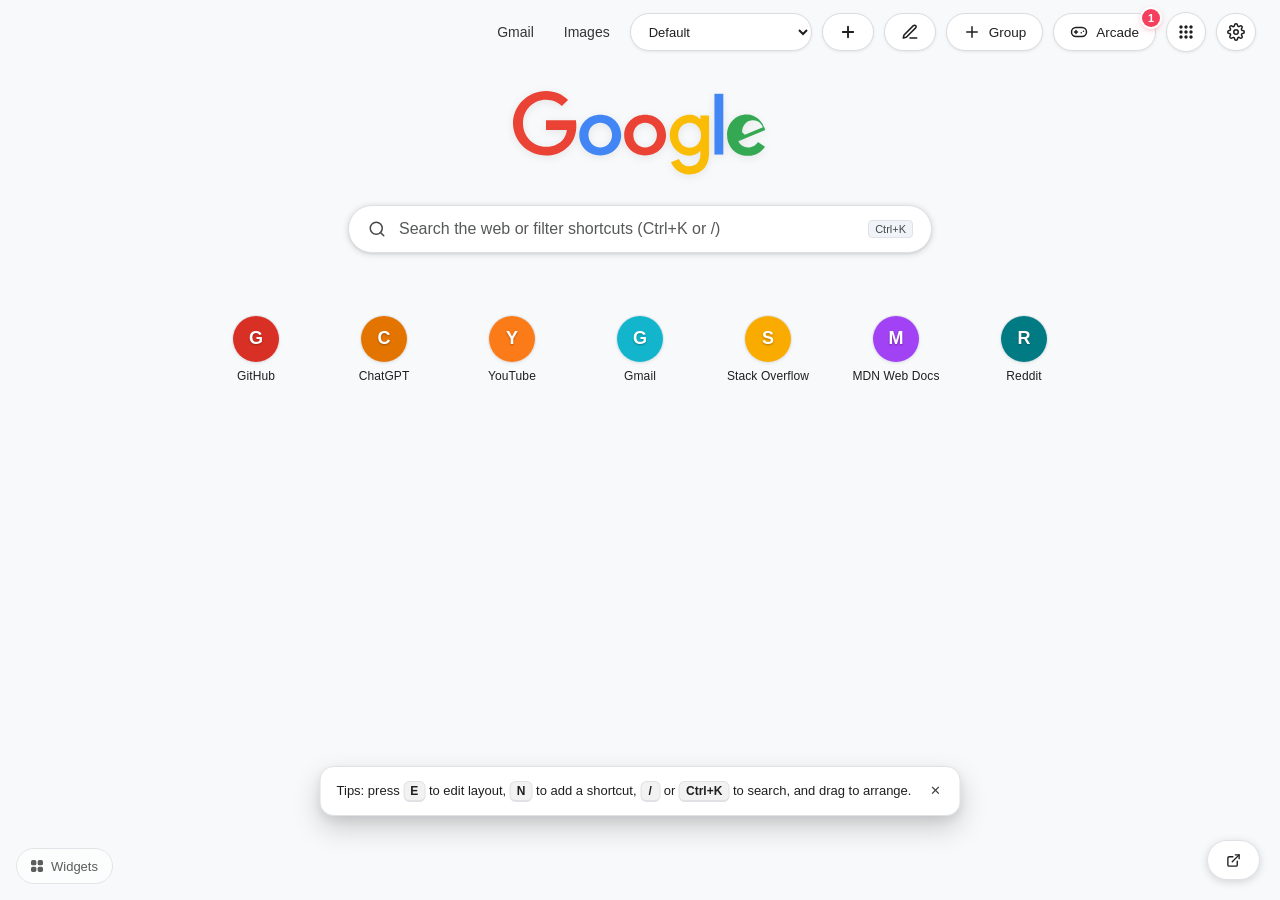
==== commit c403845e: "fix: use chrome.search for new tab searches (Web Store single purpose) The search bar now runs queri" ====
--- a/index.html
+++ b/index.html
@@ -736,7 +736,7 @@
         <button type="button" class="section-edit-btn btn-remove" id="search-hide-btn" title="Hide Search Bar">✕
           Hide</button>
       </div>
-      <form class="search-form" id="search-form" action="https://www.google.com/search" method="GET">
+      <form class="search-form" id="search-form" role="search">
         <div class="search-input-wrapper">
           <div class="search-icon">
             <svg width="18" height="18" viewBox="0 0 24 24" fill="none" stroke="currentColor" stroke-width="2"
@@ -746,7 +746,7 @@
             </svg>
           </div>
           <input type="text" name="q" class="search-input" id="search-input"
-            placeholder="Search Google or filter shortcuts (Ctrl+K or /)" autocomplete="off">
+            placeholder="Search the web or filter shortcuts (Ctrl+K or /)" autocomplete="off">
         </div>
       </form>
 
@@ -1357,16 +1357,6 @@
             </button>
           </div>
 
-          <div class="settings-row" id="suggestions-setting-row" style="margin-bottom: 10px;" hidden>
-            <div>
-              <div class="settings-label">Google search suggestions</div>
-              <div class="settings-sublabel">Show live suggestions while you type. What you type is sent to Google; Chrome asks for permission the first time.</div>
-            </div>
-            <label class="toggle-switch">
-              <input type="checkbox" id="toggle-suggestions-check" aria-label="Google search suggestions">
-              <span class="toggle-slider"></span>
-            </label>
-          </div>
 
           <div
             style="display: grid; grid-template-columns: 1fr 1fr; gap: 10px; margin-top: 6px; background-color: var(--shortcut-icon-bg); padding: 10px 12px; border-radius: 8px;">
@@ -1652,7 +1642,7 @@
                 </tr>
                 <tr>
                   <td class="doc-kbd-cell"><span class="doc-kbd">Ctrl+K</span> or <span class="doc-kbd">/</span></td>
-                  <td>Focus Google Search & live shortcut filter</td>
+                  <td>Focus search bar & live shortcut filter</td>
                 </tr>
                 <tr>
                   <td class="doc-kbd-cell"><span class="doc-kbd">←</span> <span class="doc-kbd">↑</span> <span
